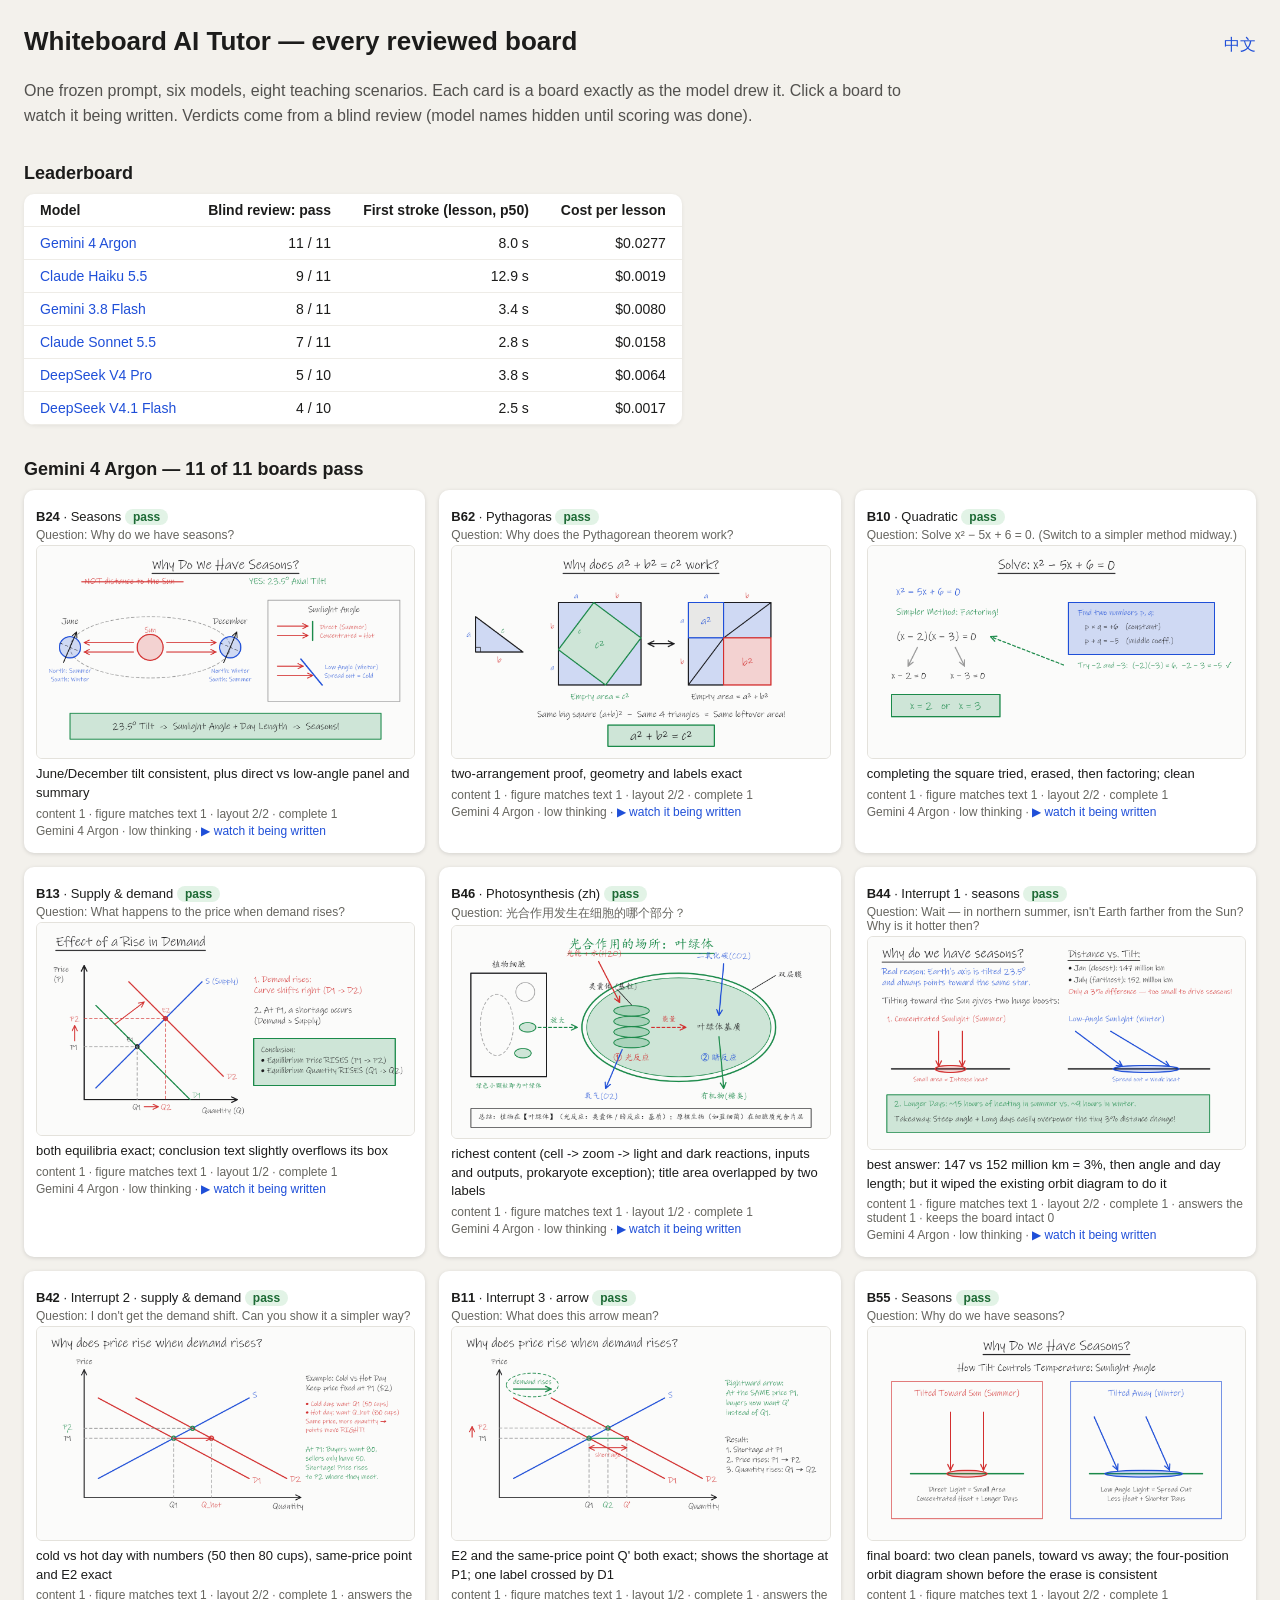
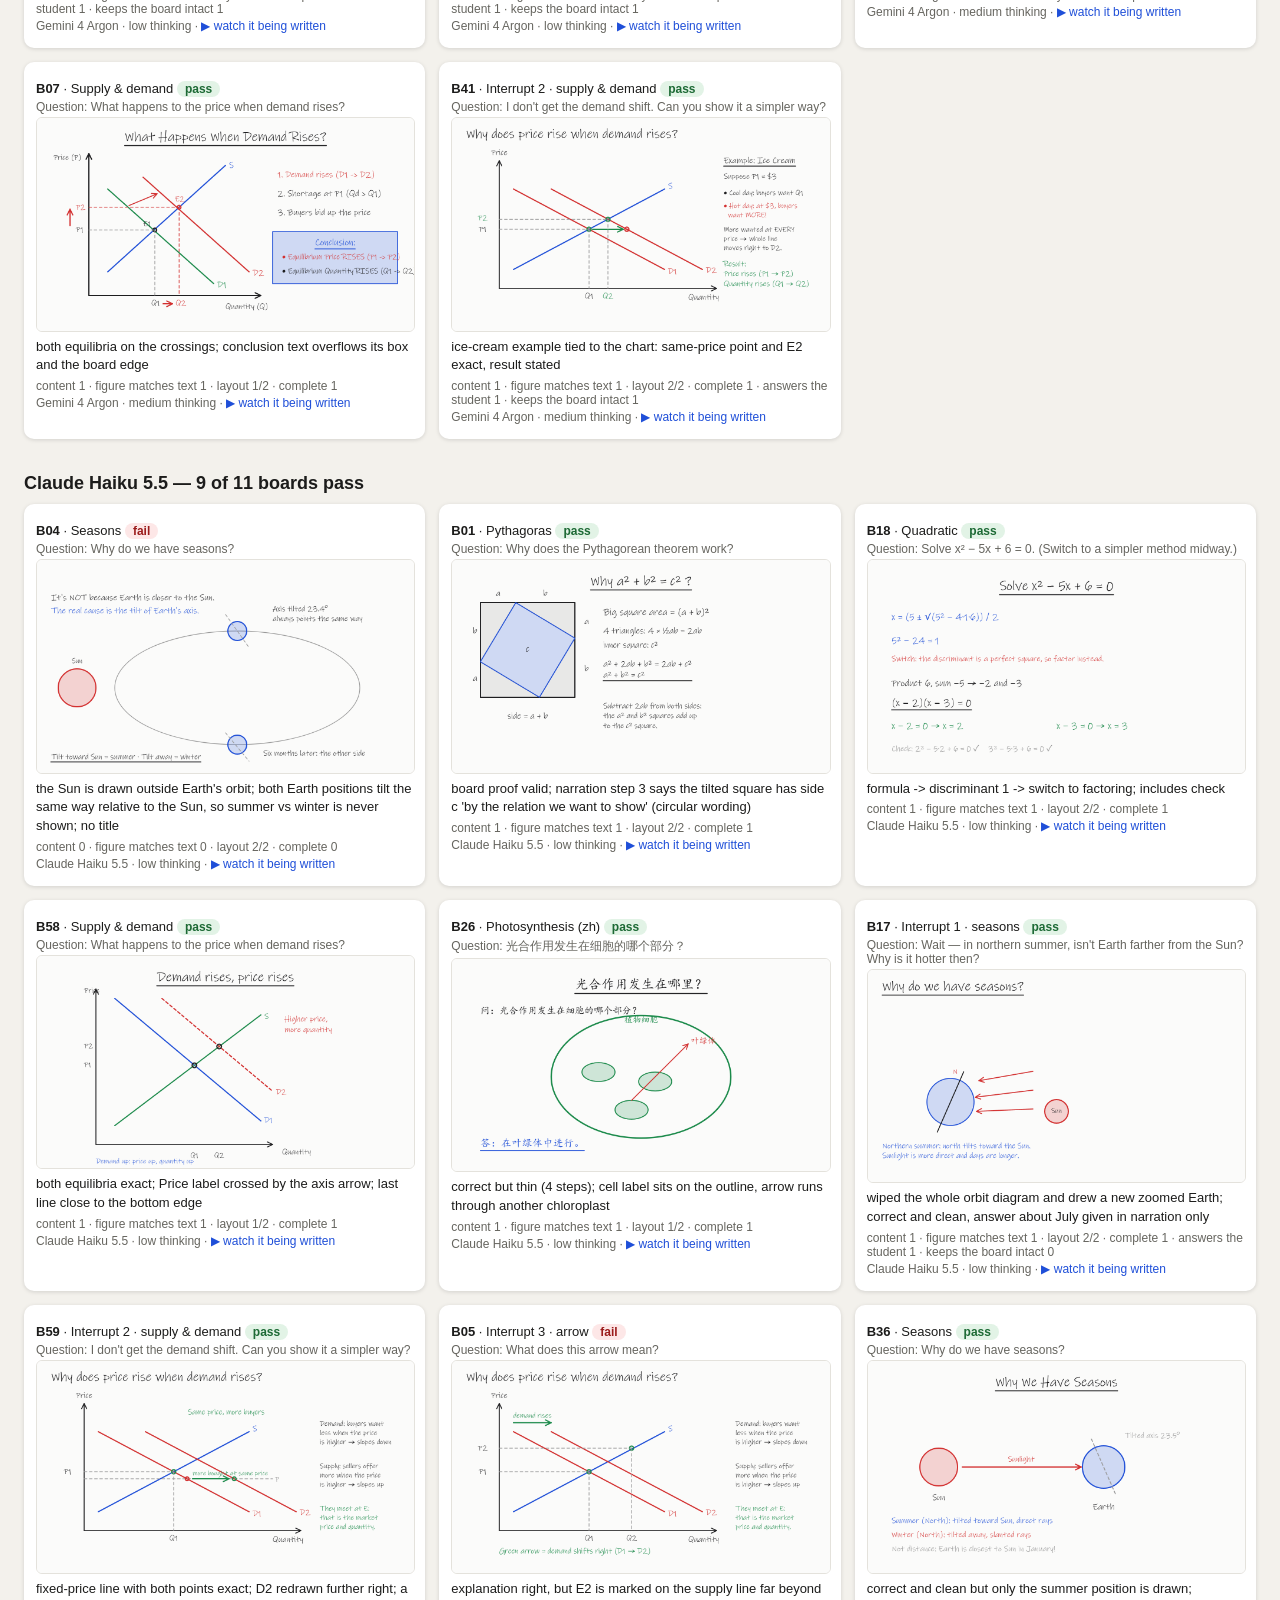
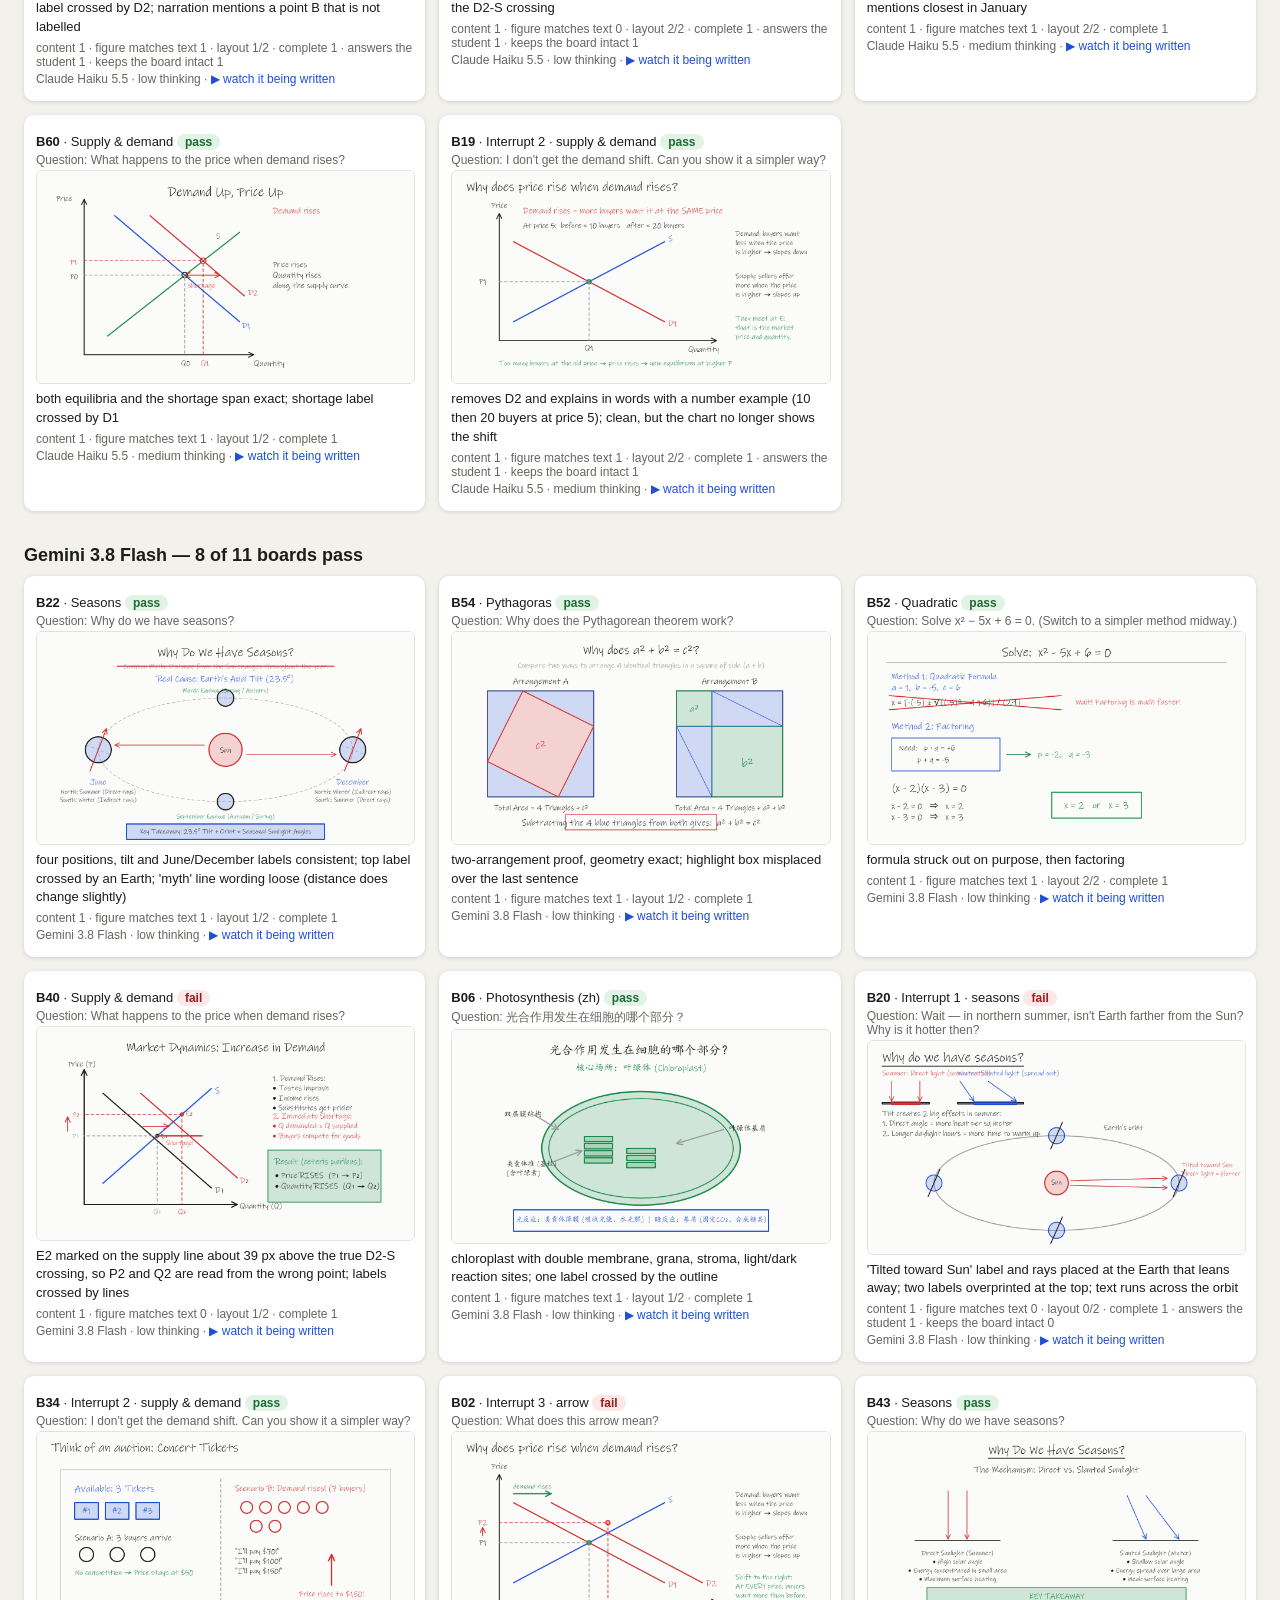
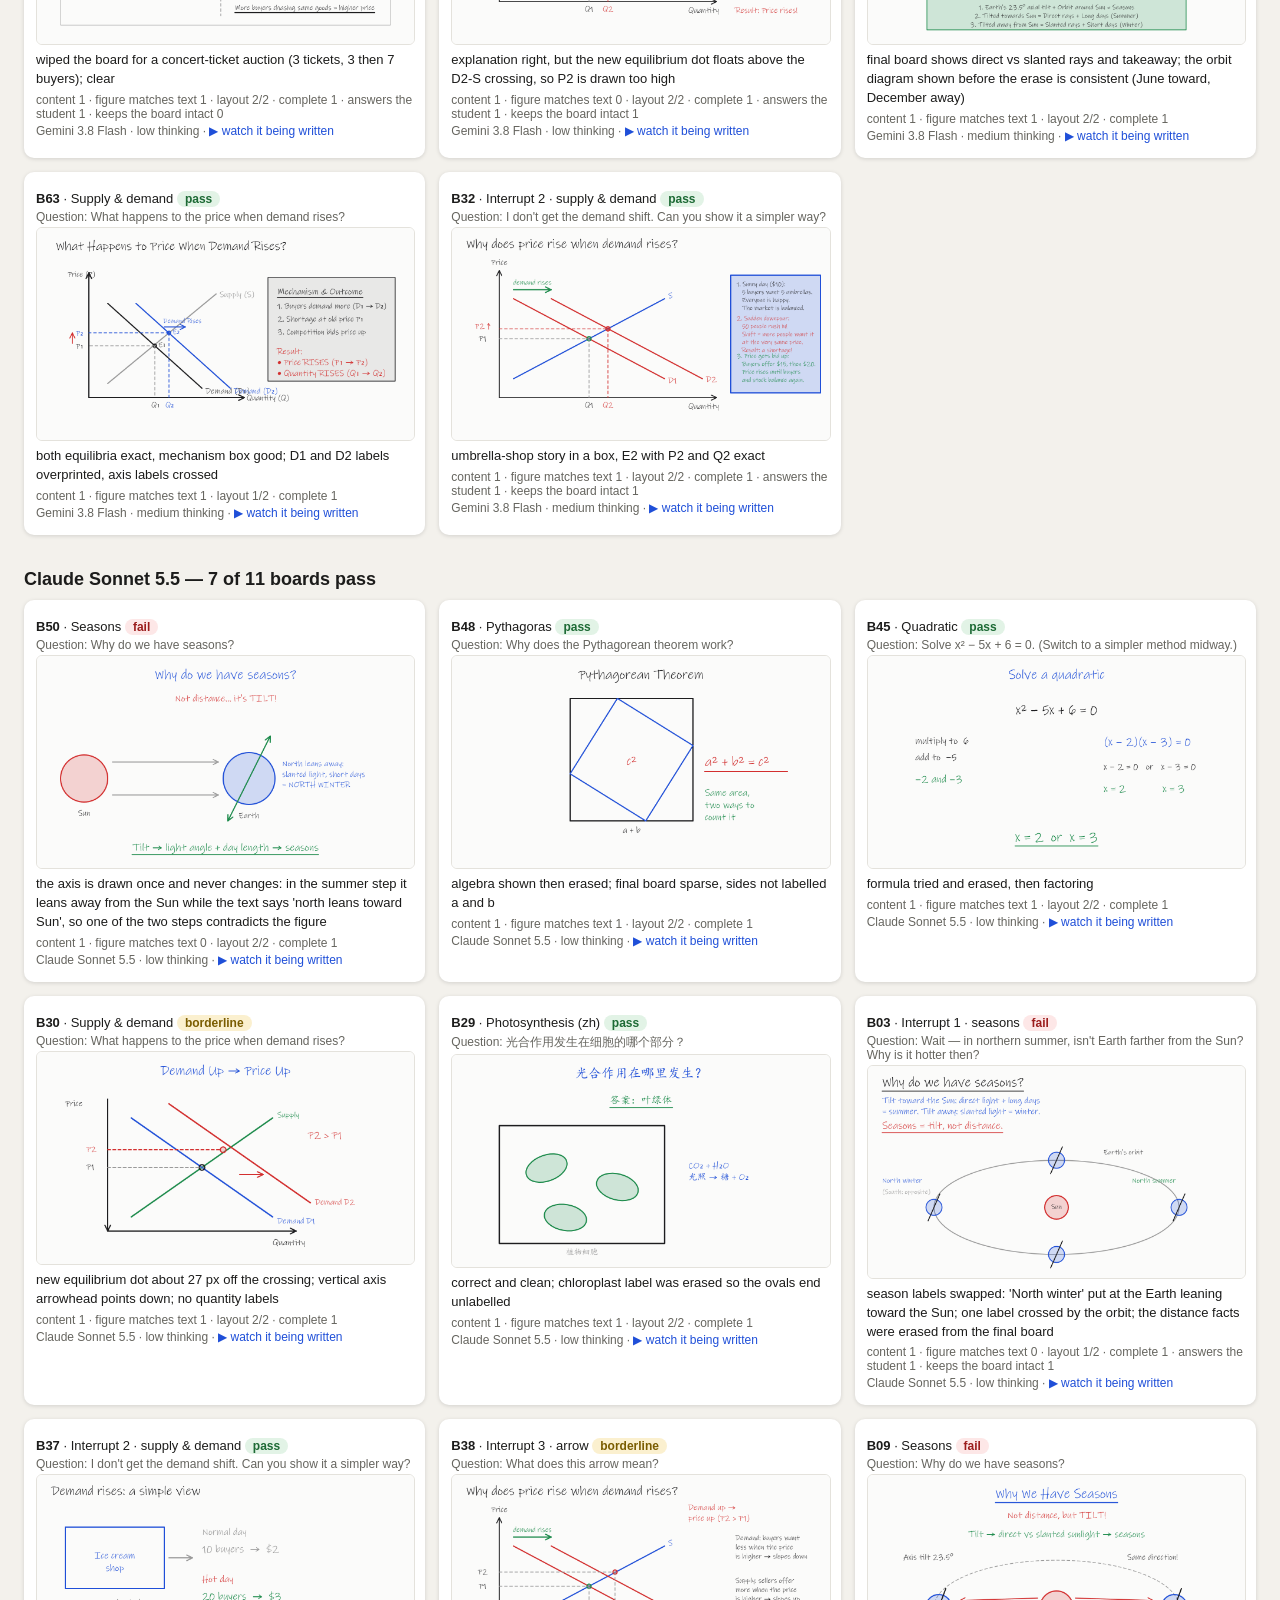
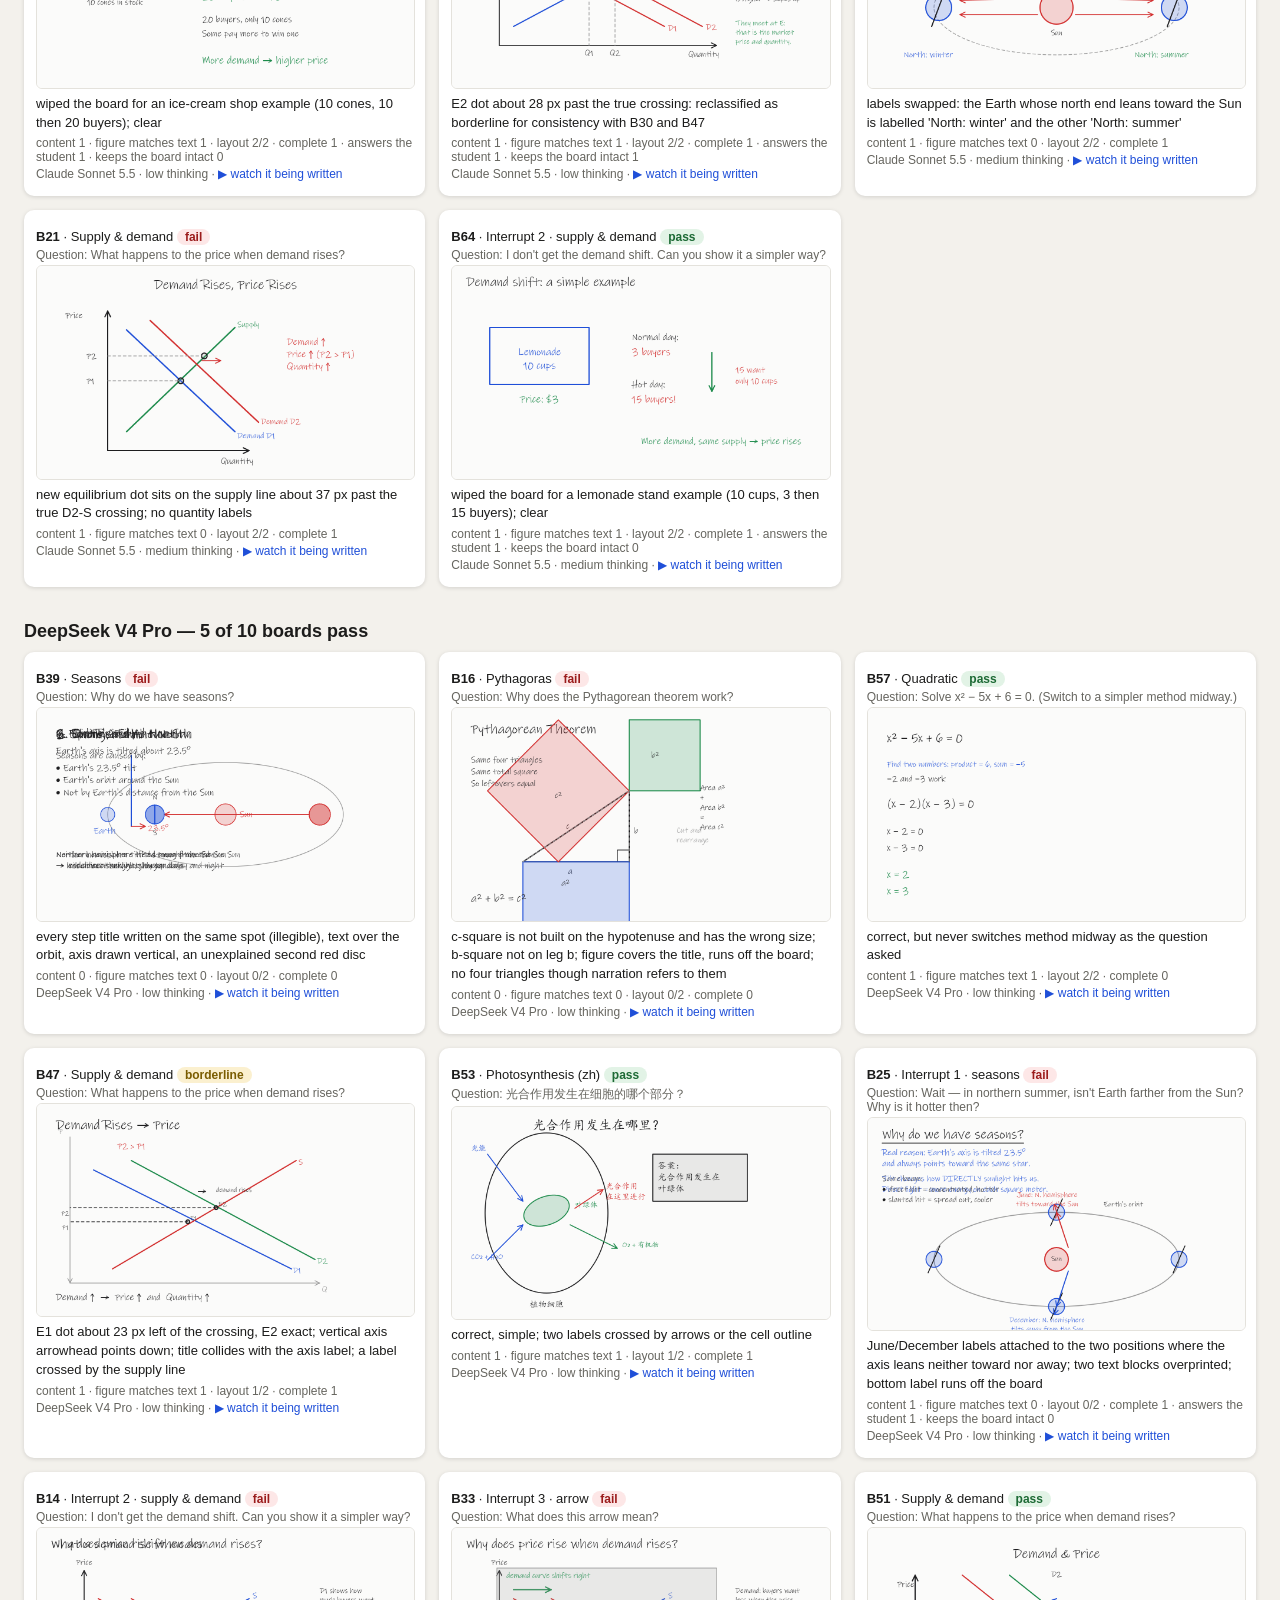
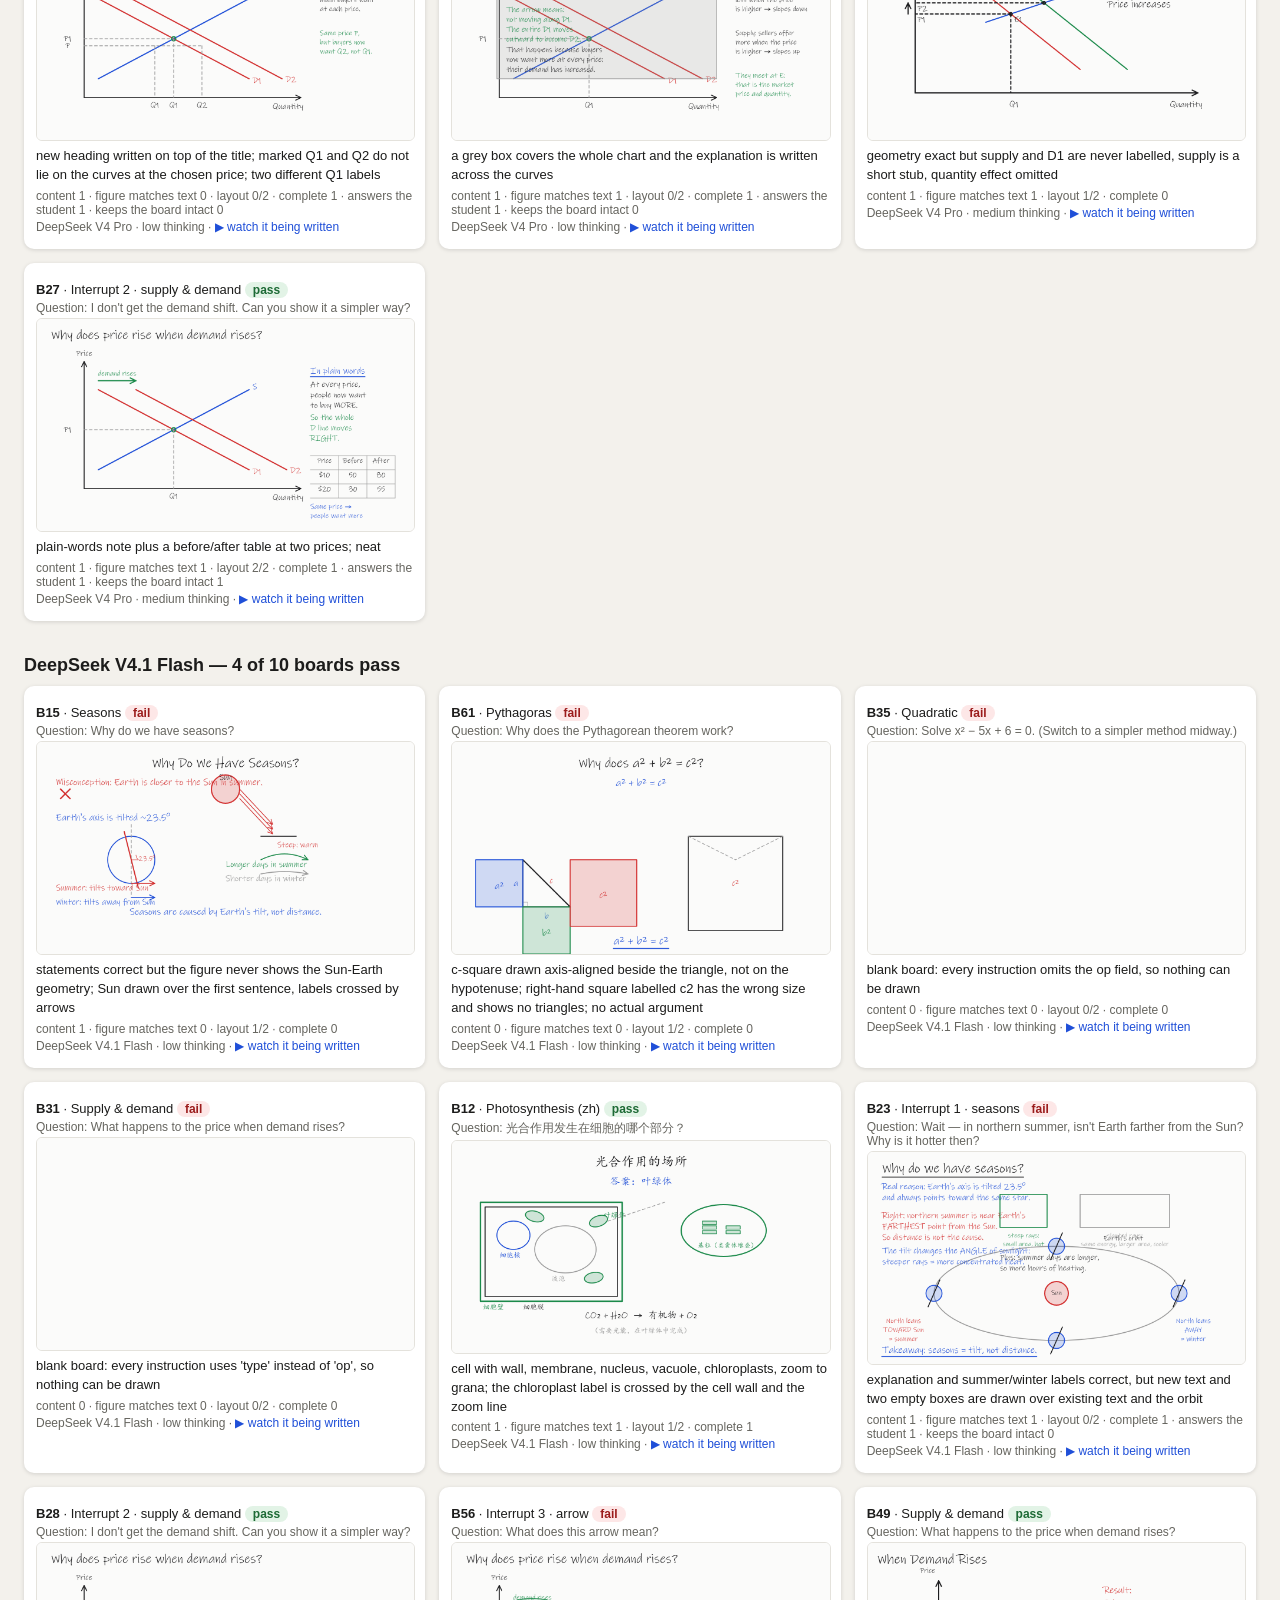
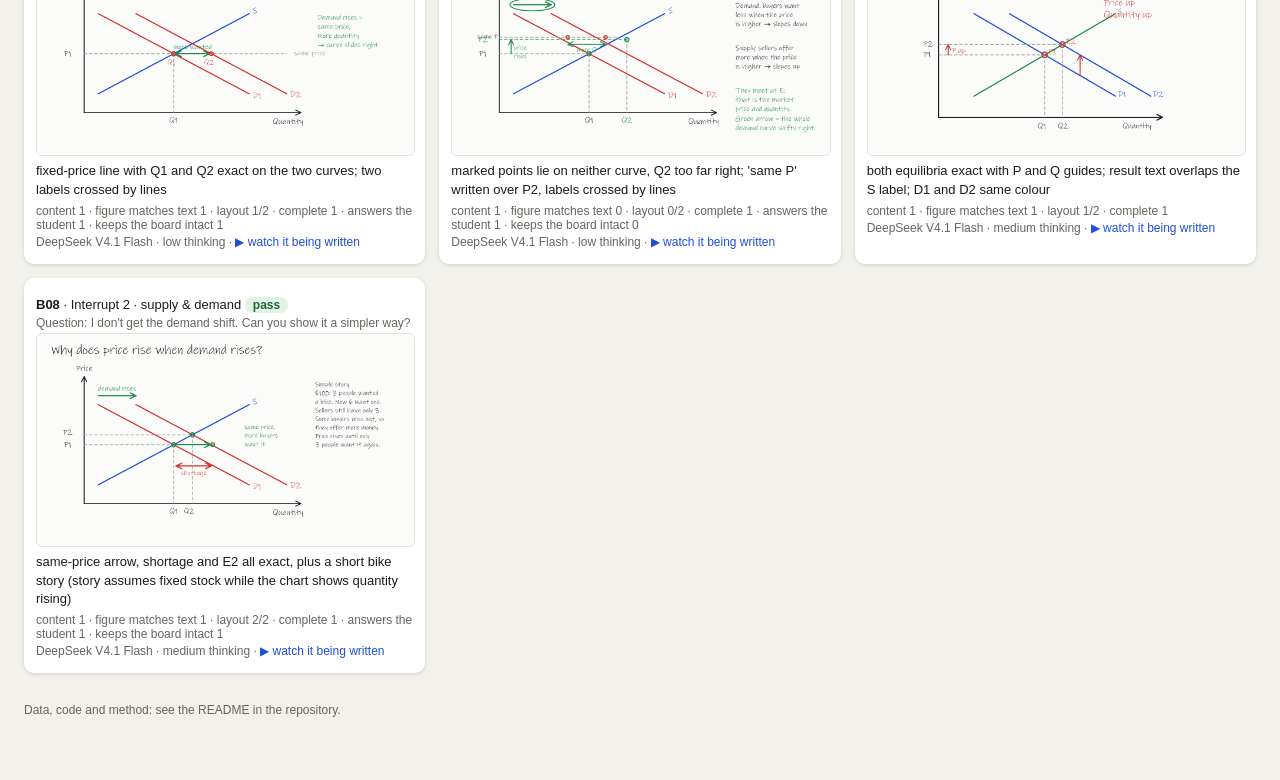
==== index.html @ ef3ba543 "Initial release: whiteboard AI tutor protocol, player, runner and 6-model benchmark - protocol/: the" ====
<!DOCTYPE html><html lang="en"><head><meta charset="utf-8"><meta name="viewport" content="width=device-width,initial-scale=1"><meta name="description" content="Open-source AI tutor that teaches on a whiteboard: it writes, draws, erases and takes interruptions. Benchmark of Claude, Gemini and DeepSeek on 288 lessons, blind-reviewed. Replay every board."><title>Whiteboard AI Tutor · LLM benchmark gallery (Claude, Gemini, DeepSeek)</title><style>:root{color-scheme:light}body{font-family:-apple-system,'Segoe UI','Microsoft YaHei',Helvetica,Arial,sans-serif;background:#f3f1ec;margin:0;color:#1c1c1b}
.wrap{max-width:1500px;margin:0 auto;padding:26px 24px 60px}h1{font-size:26px;margin:0 0 6px}h2{font-size:18px;margin:34px 0 10px}
.lead{color:#52514e;max-width:900px;line-height:1.55}.top{display:flex;justify-content:space-between;align-items:baseline;gap:16px}
table.lb{border-collapse:collapse;background:#fff;border-radius:10px;overflow:hidden;box-shadow:0 1px 4px #0001;margin-top:8px}
table.lb th,table.lb td{padding:8px 16px;text-align:left;border-bottom:1px solid #eeece7;font-size:14px}table.lb td.n{text-align:right;font-variant-numeric:tabular-nums}
.grid{display:grid;grid-template-columns:repeat(auto-fill,minmax(400px,1fr));gap:14px}
.card{background:#fff;border-radius:10px;padding:12px;box-shadow:0 1px 4px #0002}.card img{width:100%;aspect-ratio:16/9;border:1px solid #e4e2dc;border-radius:6px;display:block}
.meta{font-size:13px;margin:7px 0 3px}.small{font-size:12px;color:#66655f;margin:3px 0}.note{font-size:13px;line-height:1.45;margin:6px 0 4px}
.v{display:inline-block;padding:1px 8px;border-radius:9px;font-size:12px;font-weight:600}.v.pass{background:#e2f3e6;color:#1d6a35}.v.fail{background:#fde7e7;color:#9b1c1c}.v.borderline{background:#fbf0cf;color:#7a5c00}
a{color:#1f4fd8;text-decoration:none}a:hover{text-decoration:underline}details{display:inline}</style></head><body><div class="wrap">
<div class="top"><h1>Whiteboard AI Tutor — every reviewed board</h1><div><a href="gallery.zh.html">中文</a></div></div><p class="lead">One frozen prompt, six models, eight teaching scenarios. Each card is a board exactly as the model drew it. Click a board to watch it being written. Verdicts come from a blind review (model names hidden until scoring was done).</p>
<h2>Leaderboard</h2><table class="lb"><tr><th>Model</th><th>Blind review: pass</th><th>First stroke (lesson, p50)</th><th>Cost per lesson</th></tr>
<tr><td><a href="#gemini-4-argon">Gemini 4 Argon</a></td><td class="n">11 / 11</td><td class="n">8.0 s</td><td class="n">$0.0277</td></tr>
<tr><td><a href="#haiku-5.5">Claude Haiku 5.5</a></td><td class="n">9 / 11</td><td class="n">12.9 s</td><td class="n">$0.0019</td></tr>
<tr><td><a href="#gemini-3.8-flash">Gemini 3.8 Flash</a></td><td class="n">8 / 11</td><td class="n">3.4 s</td><td class="n">$0.0080</td></tr>
<tr><td><a href="#sonnet-5.5">Claude Sonnet 5.5</a></td><td class="n">7 / 11</td><td class="n">2.8 s</td><td class="n">$0.0158</td></tr>
<tr><td><a href="#deepseek-v4-pro">DeepSeek V4 Pro</a></td><td class="n">5 / 10</td><td class="n">3.8 s</td><td class="n">$0.0064</td></tr>
<tr><td><a href="#deepseek-flash">DeepSeek V4.1 Flash</a></td><td class="n">4 / 10</td><td class="n">2.5 s</td><td class="n">$0.0017</td></tr>
</table>
<h2 id="gemini-4-argon">Gemini 4 Argon — 11 of 11 boards pass</h2><div class="grid">
<div class="card"><div class="meta"><b>B24</b> · Seasons <span class="v pass">pass</span></div><div class="small">Question: Why do we have seasons?</div><a href="player/?run=main-or-gemini-4-argon-low-r1-seasons-2&sc=r1-seasons"><img src="results/review/boards/B24.png" alt="Seasons"></a><div class="note">June/December tilt consistent, plus direct vs low-angle panel and summary</div><div class="small">content 1 · figure matches text 1 · layout 2/2 · complete 1</div><div class="small">Gemini 4 Argon · low thinking · <a href="player/?run=main-or-gemini-4-argon-low-r1-seasons-2&sc=r1-seasons">▶ watch it being written</a></div></div>
<div class="card"><div class="meta"><b>B62</b> · Pythagoras <span class="v pass">pass</span></div><div class="small">Question: Why does the Pythagorean theorem work?</div><a href="player/?run=main-or-gemini-4-argon-low-r1-pythagoras-3&sc=r1-pythagoras"><img src="results/review/boards/B62.png" alt="Pythagoras"></a><div class="note">two-arrangement proof, geometry and labels exact</div><div class="small">content 1 · figure matches text 1 · layout 2/2 · complete 1</div><div class="small">Gemini 4 Argon · low thinking · <a href="player/?run=main-or-gemini-4-argon-low-r1-pythagoras-3&sc=r1-pythagoras">▶ watch it being written</a></div></div>
<div class="card"><div class="meta"><b>B10</b> · Quadratic <span class="v pass">pass</span></div><div class="small">Question: Solve x² − 5x + 6 = 0. (Switch to a simpler method midway.)</div><a href="player/?run=main-or-gemini-4-argon-low-r1-quadratic-2&sc=r1-quadratic"><img src="results/review/boards/B10.png" alt="Quadratic"></a><div class="note">completing the square tried, erased, then factoring; clean</div><div class="small">content 1 · figure matches text 1 · layout 2/2 · complete 1</div><div class="small">Gemini 4 Argon · low thinking · <a href="player/?run=main-or-gemini-4-argon-low-r1-quadratic-2&sc=r1-quadratic">▶ watch it being written</a></div></div>
<div class="card"><div class="meta"><b>B13</b> · Supply & demand <span class="v pass">pass</span></div><div class="small">Question: What happens to the price when demand rises?</div><a href="player/?run=main-or-gemini-4-argon-low-r1-supply-demand-2&sc=r1-supply-demand"><img src="results/review/boards/B13.png" alt="Supply &amp; demand"></a><div class="note">both equilibria exact; conclusion text slightly overflows its box</div><div class="small">content 1 · figure matches text 1 · layout 1/2 · complete 1</div><div class="small">Gemini 4 Argon · low thinking · <a href="player/?run=main-or-gemini-4-argon-low-r1-supply-demand-2&sc=r1-supply-demand">▶ watch it being written</a></div></div>
<div class="card"><div class="meta"><b>B46</b> · Photosynthesis (zh) <span class="v pass">pass</span></div><div class="small">Question: 光合作用发生在细胞的哪个部分？</div><a href="player/?run=main-or-gemini-4-argon-low-r1-photosynthesis-1&sc=r1-photosynthesis"><img src="results/review/boards/B46.png" alt="Photosynthesis (zh)"></a><div class="note">richest content (cell -&gt; zoom -&gt; light and dark reactions, inputs and outputs, prokaryote exception); title area overlapped by two labels</div><div class="small">content 1 · figure matches text 1 · layout 1/2 · complete 1</div><div class="small">Gemini 4 Argon · low thinking · <a href="player/?run=main-or-gemini-4-argon-low-r1-photosynthesis-1&sc=r1-photosynthesis">▶ watch it being written</a></div></div>
<div class="card"><div class="meta"><b>B44</b> · Interrupt 1 · seasons <span class="v pass">pass</span></div><div class="small">Question: Wait — in northern summer, isn&#x27;t Earth farther from the Sun? Why is it hotter then?</div><a href="player/?run=main-or-gemini-4-argon-low-r1-i1-seasons-distance-3&sc=r1-i1-seasons-distance"><img src="results/review/boards/B44.png" alt="Interrupt 1 · seasons"></a><div class="note">best answer: 147 vs 152 million km = 3%, then angle and day length; but it wiped the existing orbit diagram to do it</div><div class="small">content 1 · figure matches text 1 · layout 2/2 · complete 1 · answers the student 1 · keeps the board intact 0</div><div class="small">Gemini 4 Argon · low thinking · <a href="player/?run=main-or-gemini-4-argon-low-r1-i1-seasons-distance-3&sc=r1-i1-seasons-distance">▶ watch it being written</a></div></div>
<div class="card"><div class="meta"><b>B42</b> · Interrupt 2 · supply & demand <span class="v pass">pass</span></div><div class="small">Question: I don&#x27;t get the demand shift. Can you show it a simpler way?</div><a href="player/?run=main-or-gemini-4-argon-low-r1-i2-demand-simpler-3&sc=r1-i2-demand-simpler"><img src="results/review/boards/B42.png" alt="Interrupt 2 · supply &amp; demand"></a><div class="note">cold vs hot day with numbers (50 then 80 cups), same-price point and E2 exact</div><div class="small">content 1 · figure matches text 1 · layout 2/2 · complete 1 · answers the student 1 · keeps the board intact 1</div><div class="small">Gemini 4 Argon · low thinking · <a href="player/?run=main-or-gemini-4-argon-low-r1-i2-demand-simpler-3&sc=r1-i2-demand-simpler">▶ watch it being written</a></div></div>
<div class="card"><div class="meta"><b>B11</b> · Interrupt 3 · arrow <span class="v pass">pass</span></div><div class="small">Question: What does this arrow mean?</div><a href="player/?run=main-or-gemini-4-argon-low-r1-i3-arrow-meaning-1&sc=r1-i3-arrow-meaning"><img src="results/review/boards/B11.png" alt="Interrupt 3 · arrow"></a><div class="note">E2 and the same-price point Q&#x27; both exact; shows the shortage at P1; one label crossed by D1</div><div class="small">content 1 · figure matches text 1 · layout 1/2 · complete 1 · answers the student 1 · keeps the board intact 1</div><div class="small">Gemini 4 Argon · low thinking · <a href="player/?run=main-or-gemini-4-argon-low-r1-i3-arrow-meaning-1&sc=r1-i3-arrow-meaning">▶ watch it being written</a></div></div>
<div class="card"><div class="meta"><b>B55</b> · Seasons <span class="v pass">pass</span></div><div class="small">Question: Why do we have seasons?</div><a href="player/?run=main-or-gemini-4-argon-mid-r1-seasons-3&sc=r1-seasons"><img src="results/review/boards/B55.png" alt="Seasons"></a><div class="note">final board: two clean panels, toward vs away; the four-position orbit diagram shown before the erase is consistent</div><div class="small">content 1 · figure matches text 1 · layout 2/2 · complete 1</div><div class="small">Gemini 4 Argon · medium thinking · <a href="player/?run=main-or-gemini-4-argon-mid-r1-seasons-3&sc=r1-seasons">▶ watch it being written</a></div></div>
<div class="card"><div class="meta"><b>B07</b> · Supply & demand <span class="v pass">pass</span></div><div class="small">Question: What happens to the price when demand rises?</div><a href="player/?run=main-or-gemini-4-argon-mid-r1-supply-demand-2&sc=r1-supply-demand"><img src="results/review/boards/B07.png" alt="Supply &amp; demand"></a><div class="note">both equilibria on the crossings; conclusion text overflows its box and the board edge</div><div class="small">content 1 · figure matches text 1 · layout 1/2 · complete 1</div><div class="small">Gemini 4 Argon · medium thinking · <a href="player/?run=main-or-gemini-4-argon-mid-r1-supply-demand-2&sc=r1-supply-demand">▶ watch it being written</a></div></div>
<div class="card"><div class="meta"><b>B41</b> · Interrupt 2 · supply & demand <span class="v pass">pass</span></div><div class="small">Question: I don&#x27;t get the demand shift. Can you show it a simpler way?</div><a href="player/?run=main-or-gemini-4-argon-mid-r1-i2-demand-simpler-1&sc=r1-i2-demand-simpler"><img src="results/review/boards/B41.png" alt="Interrupt 2 · supply &amp; demand"></a><div class="note">ice-cream example tied to the chart: same-price point and E2 exact, result stated</div><div class="small">content 1 · figure matches text 1 · layout 2/2 · complete 1 · answers the student 1 · keeps the board intact 1</div><div class="small">Gemini 4 Argon · medium thinking · <a href="player/?run=main-or-gemini-4-argon-mid-r1-i2-demand-simpler-1&sc=r1-i2-demand-simpler">▶ watch it being written</a></div></div>
</div>
<h2 id="haiku-5.5">Claude Haiku 5.5 — 9 of 11 boards pass</h2><div class="grid">
<div class="card"><div class="meta"><b>B04</b> · Seasons <span class="v fail">fail</span></div><div class="small">Question: Why do we have seasons?</div><a href="player/?run=main-or-haiku-5.5-low-r1-seasons-2&sc=r1-seasons"><img src="results/review/boards/B04.png" alt="Seasons"></a><div class="note">the Sun is drawn outside Earth&#x27;s orbit; both Earth positions tilt the same way relative to the Sun, so summer vs winter is never shown; no title</div><div class="small">content 0 · figure matches text 0 · layout 2/2 · complete 0</div><div class="small">Claude Haiku 5.5 · low thinking · <a href="player/?run=main-or-haiku-5.5-low-r1-seasons-2&sc=r1-seasons">▶ watch it being written</a></div></div>
<div class="card"><div class="meta"><b>B01</b> · Pythagoras <span class="v pass">pass</span></div><div class="small">Question: Why does the Pythagorean theorem work?</div><a href="player/?run=main-or-haiku-5.5-low-r1-pythagoras-2&sc=r1-pythagoras"><img src="results/review/boards/B01.png" alt="Pythagoras"></a><div class="note">board proof valid; narration step 3 says the tilted square has side c &#x27;by the relation we want to show&#x27; (circular wording)</div><div class="small">content 1 · figure matches text 1 · layout 2/2 · complete 1</div><div class="small">Claude Haiku 5.5 · low thinking · <a href="player/?run=main-or-haiku-5.5-low-r1-pythagoras-2&sc=r1-pythagoras">▶ watch it being written</a></div></div>
<div class="card"><div class="meta"><b>B18</b> · Quadratic <span class="v pass">pass</span></div><div class="small">Question: Solve x² − 5x + 6 = 0. (Switch to a simpler method midway.)</div><a href="player/?run=main-or-haiku-5.5-low-r1-quadratic-3&sc=r1-quadratic"><img src="results/review/boards/B18.png" alt="Quadratic"></a><div class="note">formula -&gt; discriminant 1 -&gt; switch to factoring; includes check</div><div class="small">content 1 · figure matches text 1 · layout 2/2 · complete 1</div><div class="small">Claude Haiku 5.5 · low thinking · <a href="player/?run=main-or-haiku-5.5-low-r1-quadratic-3&sc=r1-quadratic">▶ watch it being written</a></div></div>
<div class="card"><div class="meta"><b>B58</b> · Supply & demand <span class="v pass">pass</span></div><div class="small">Question: What happens to the price when demand rises?</div><a href="player/?run=main-or-haiku-5.5-low-r1-supply-demand-2&sc=r1-supply-demand"><img src="results/review/boards/B58.png" alt="Supply &amp; demand"></a><div class="note">both equilibria exact; Price label crossed by the axis arrow; last line close to the bottom edge</div><div class="small">content 1 · figure matches text 1 · layout 1/2 · complete 1</div><div class="small">Claude Haiku 5.5 · low thinking · <a href="player/?run=main-or-haiku-5.5-low-r1-supply-demand-2&sc=r1-supply-demand">▶ watch it being written</a></div></div>
<div class="card"><div class="meta"><b>B26</b> · Photosynthesis (zh) <span class="v pass">pass</span></div><div class="small">Question: 光合作用发生在细胞的哪个部分？</div><a href="player/?run=main-or-haiku-5.5-low-r1-photosynthesis-3&sc=r1-photosynthesis"><img src="results/review/boards/B26.png" alt="Photosynthesis (zh)"></a><div class="note">correct but thin (4 steps); cell label sits on the outline, arrow runs through another chloroplast</div><div class="small">content 1 · figure matches text 1 · layout 1/2 · complete 1</div><div class="small">Claude Haiku 5.5 · low thinking · <a href="player/?run=main-or-haiku-5.5-low-r1-photosynthesis-3&sc=r1-photosynthesis">▶ watch it being written</a></div></div>
<div class="card"><div class="meta"><b>B17</b> · Interrupt 1 · seasons <span class="v pass">pass</span></div><div class="small">Question: Wait — in northern summer, isn&#x27;t Earth farther from the Sun? Why is it hotter then?</div><a href="player/?run=main-or-haiku-5.5-low-r1-i1-seasons-distance-2&sc=r1-i1-seasons-distance"><img src="results/review/boards/B17.png" alt="Interrupt 1 · seasons"></a><div class="note">wiped the whole orbit diagram and drew a new zoomed Earth; correct and clean, answer about July given in narration only</div><div class="small">content 1 · figure matches text 1 · layout 2/2 · complete 1 · answers the student 1 · keeps the board intact 0</div><div class="small">Claude Haiku 5.5 · low thinking · <a href="player/?run=main-or-haiku-5.5-low-r1-i1-seasons-distance-2&sc=r1-i1-seasons-distance">▶ watch it being written</a></div></div>
<div class="card"><div class="meta"><b>B59</b> · Interrupt 2 · supply & demand <span class="v pass">pass</span></div><div class="small">Question: I don&#x27;t get the demand shift. Can you show it a simpler way?</div><a href="player/?run=main-or-haiku-5.5-low-r1-i2-demand-simpler-1&sc=r1-i2-demand-simpler"><img src="results/review/boards/B59.png" alt="Interrupt 2 · supply &amp; demand"></a><div class="note">fixed-price line with both points exact; D2 redrawn further right; a label crossed by D2; narration mentions a point B that is not labelled</div><div class="small">content 1 · figure matches text 1 · layout 1/2 · complete 1 · answers the student 1 · keeps the board intact 1</div><div class="small">Claude Haiku 5.5 · low thinking · <a href="player/?run=main-or-haiku-5.5-low-r1-i2-demand-simpler-1&sc=r1-i2-demand-simpler">▶ watch it being written</a></div></div>
<div class="card"><div class="meta"><b>B05</b> · Interrupt 3 · arrow <span class="v fail">fail</span></div><div class="small">Question: What does this arrow mean?</div><a href="player/?run=main-or-haiku-5.5-low-r1-i3-arrow-meaning-3&sc=r1-i3-arrow-meaning"><img src="results/review/boards/B05.png" alt="Interrupt 3 · arrow"></a><div class="note">explanation right, but E2 is marked on the supply line far beyond the D2-S crossing</div><div class="small">content 1 · figure matches text 0 · layout 2/2 · complete 1 · answers the student 1 · keeps the board intact 1</div><div class="small">Claude Haiku 5.5 · low thinking · <a href="player/?run=main-or-haiku-5.5-low-r1-i3-arrow-meaning-3&sc=r1-i3-arrow-meaning">▶ watch it being written</a></div></div>
<div class="card"><div class="meta"><b>B36</b> · Seasons <span class="v pass">pass</span></div><div class="small">Question: Why do we have seasons?</div><a href="player/?run=main-or-haiku-5.5-mid-r1-seasons-3&sc=r1-seasons"><img src="results/review/boards/B36.png" alt="Seasons"></a><div class="note">correct and clean but only the summer position is drawn; mentions closest in January</div><div class="small">content 1 · figure matches text 1 · layout 2/2 · complete 1</div><div class="small">Claude Haiku 5.5 · medium thinking · <a href="player/?run=main-or-haiku-5.5-mid-r1-seasons-3&sc=r1-seasons">▶ watch it being written</a></div></div>
<div class="card"><div class="meta"><b>B60</b> · Supply & demand <span class="v pass">pass</span></div><div class="small">Question: What happens to the price when demand rises?</div><a href="player/?run=main-or-haiku-5.5-mid-r1-supply-demand-3&sc=r1-supply-demand"><img src="results/review/boards/B60.png" alt="Supply &amp; demand"></a><div class="note">both equilibria and the shortage span exact; shortage label crossed by D1</div><div class="small">content 1 · figure matches text 1 · layout 1/2 · complete 1</div><div class="small">Claude Haiku 5.5 · medium thinking · <a href="player/?run=main-or-haiku-5.5-mid-r1-supply-demand-3&sc=r1-supply-demand">▶ watch it being written</a></div></div>
<div class="card"><div class="meta"><b>B19</b> · Interrupt 2 · supply & demand <span class="v pass">pass</span></div><div class="small">Question: I don&#x27;t get the demand shift. Can you show it a simpler way?</div><a href="player/?run=main-or-haiku-5.5-mid-r1-i2-demand-simpler-2&sc=r1-i2-demand-simpler"><img src="results/review/boards/B19.png" alt="Interrupt 2 · supply &amp; demand"></a><div class="note">removes D2 and explains in words with a number example (10 then 20 buyers at price 5); clean, but the chart no longer shows the shift</div><div class="small">content 1 · figure matches text 1 · layout 2/2 · complete 1 · answers the student 1 · keeps the board intact 1</div><div class="small">Claude Haiku 5.5 · medium thinking · <a href="player/?run=main-or-haiku-5.5-mid-r1-i2-demand-simpler-2&sc=r1-i2-demand-simpler">▶ watch it being written</a></div></div>
</div>
<h2 id="gemini-3.8-flash">Gemini 3.8 Flash — 8 of 11 boards pass</h2><div class="grid">
<div class="card"><div class="meta"><b>B22</b> · Seasons <span class="v pass">pass</span></div><div class="small">Question: Why do we have seasons?</div><a href="player/?run=main-or-gemini-3.8-flash-low-r1-seasons-3&sc=r1-seasons"><img src="results/review/boards/B22.png" alt="Seasons"></a><div class="note">four positions, tilt and June/December labels consistent; top label crossed by an Earth; &#x27;myth&#x27; line wording loose (distance does change slightly)</div><div class="small">content 1 · figure matches text 1 · layout 1/2 · complete 1</div><div class="small">Gemini 3.8 Flash · low thinking · <a href="player/?run=main-or-gemini-3.8-flash-low-r1-seasons-3&sc=r1-seasons">▶ watch it being written</a></div></div>
<div class="card"><div class="meta"><b>B54</b> · Pythagoras <span class="v pass">pass</span></div><div class="small">Question: Why does the Pythagorean theorem work?</div><a href="player/?run=main-or-gemini-3.8-flash-low-r1-pythagoras-3&sc=r1-pythagoras"><img src="results/review/boards/B54.png" alt="Pythagoras"></a><div class="note">two-arrangement proof, geometry exact; highlight box misplaced over the last sentence</div><div class="small">content 1 · figure matches text 1 · layout 1/2 · complete 1</div><div class="small">Gemini 3.8 Flash · low thinking · <a href="player/?run=main-or-gemini-3.8-flash-low-r1-pythagoras-3&sc=r1-pythagoras">▶ watch it being written</a></div></div>
<div class="card"><div class="meta"><b>B52</b> · Quadratic <span class="v pass">pass</span></div><div class="small">Question: Solve x² − 5x + 6 = 0. (Switch to a simpler method midway.)</div><a href="player/?run=main-or-gemini-3.8-flash-low-r1-quadratic-3&sc=r1-quadratic"><img src="results/review/boards/B52.png" alt="Quadratic"></a><div class="note">formula struck out on purpose, then factoring</div><div class="small">content 1 · figure matches text 1 · layout 2/2 · complete 1</div><div class="small">Gemini 3.8 Flash · low thinking · <a href="player/?run=main-or-gemini-3.8-flash-low-r1-quadratic-3&sc=r1-quadratic">▶ watch it being written</a></div></div>
<div class="card"><div class="meta"><b>B40</b> · Supply & demand <span class="v fail">fail</span></div><div class="small">Question: What happens to the price when demand rises?</div><a href="player/?run=main-or-gemini-3.8-flash-low-r1-supply-demand-2&sc=r1-supply-demand"><img src="results/review/boards/B40.png" alt="Supply &amp; demand"></a><div class="note">E2 marked on the supply line about 39 px above the true D2-S crossing, so P2 and Q2 are read from the wrong point; labels crossed by lines</div><div class="small">content 1 · figure matches text 0 · layout 1/2 · complete 1</div><div class="small">Gemini 3.8 Flash · low thinking · <a href="player/?run=main-or-gemini-3.8-flash-low-r1-supply-demand-2&sc=r1-supply-demand">▶ watch it being written</a></div></div>
<div class="card"><div class="meta"><b>B06</b> · Photosynthesis (zh) <span class="v pass">pass</span></div><div class="small">Question: 光合作用发生在细胞的哪个部分？</div><a href="player/?run=main-or-gemini-3.8-flash-low-r1-photosynthesis-1&sc=r1-photosynthesis"><img src="results/review/boards/B06.png" alt="Photosynthesis (zh)"></a><div class="note">chloroplast with double membrane, grana, stroma, light/dark reaction sites; one label crossed by the outline</div><div class="small">content 1 · figure matches text 1 · layout 1/2 · complete 1</div><div class="small">Gemini 3.8 Flash · low thinking · <a href="player/?run=main-or-gemini-3.8-flash-low-r1-photosynthesis-1&sc=r1-photosynthesis">▶ watch it being written</a></div></div>
<div class="card"><div class="meta"><b>B20</b> · Interrupt 1 · seasons <span class="v fail">fail</span></div><div class="small">Question: Wait — in northern summer, isn&#x27;t Earth farther from the Sun? Why is it hotter then?</div><a href="player/?run=main-or-gemini-3.8-flash-low-r1-i1-seasons-distance-1&sc=r1-i1-seasons-distance"><img src="results/review/boards/B20.png" alt="Interrupt 1 · seasons"></a><div class="note">&#x27;Tilted toward Sun&#x27; label and rays placed at the Earth that leans away; two labels overprinted at the top; text runs across the orbit</div><div class="small">content 1 · figure matches text 0 · layout 0/2 · complete 1 · answers the student 1 · keeps the board intact 0</div><div class="small">Gemini 3.8 Flash · low thinking · <a href="player/?run=main-or-gemini-3.8-flash-low-r1-i1-seasons-distance-1&sc=r1-i1-seasons-distance">▶ watch it being written</a></div></div>
<div class="card"><div class="meta"><b>B34</b> · Interrupt 2 · supply & demand <span class="v pass">pass</span></div><div class="small">Question: I don&#x27;t get the demand shift. Can you show it a simpler way?</div><a href="player/?run=main-or-gemini-3.8-flash-low-r1-i2-demand-simpler-3&sc=r1-i2-demand-simpler"><img src="results/review/boards/B34.png" alt="Interrupt 2 · supply &amp; demand"></a><div class="note">wiped the board for a concert-ticket auction (3 tickets, 3 then 7 buyers); clear</div><div class="small">content 1 · figure matches text 1 · layout 2/2 · complete 1 · answers the student 1 · keeps the board intact 0</div><div class="small">Gemini 3.8 Flash · low thinking · <a href="player/?run=main-or-gemini-3.8-flash-low-r1-i2-demand-simpler-3&sc=r1-i2-demand-simpler">▶ watch it being written</a></div></div>
<div class="card"><div class="meta"><b>B02</b> · Interrupt 3 · arrow <span class="v fail">fail</span></div><div class="small">Question: What does this arrow mean?</div><a href="player/?run=main-or-gemini-3.8-flash-low-r1-i3-arrow-meaning-1&sc=r1-i3-arrow-meaning"><img src="results/review/boards/B02.png" alt="Interrupt 3 · arrow"></a><div class="note">explanation right, but the new equilibrium dot floats above the D2-S crossing, so P2 is drawn too high</div><div class="small">content 1 · figure matches text 0 · layout 2/2 · complete 1 · answers the student 1 · keeps the board intact 1</div><div class="small">Gemini 3.8 Flash · low thinking · <a href="player/?run=main-or-gemini-3.8-flash-low-r1-i3-arrow-meaning-1&sc=r1-i3-arrow-meaning">▶ watch it being written</a></div></div>
<div class="card"><div class="meta"><b>B43</b> · Seasons <span class="v pass">pass</span></div><div class="small">Question: Why do we have seasons?</div><a href="player/?run=main-or-gemini-3.8-flash-mid-r1-seasons-3&sc=r1-seasons"><img src="results/review/boards/B43.png" alt="Seasons"></a><div class="note">final board shows direct vs slanted rays and takeaway; the orbit diagram shown before the erase is consistent (June toward, December away)</div><div class="small">content 1 · figure matches text 1 · layout 2/2 · complete 1</div><div class="small">Gemini 3.8 Flash · medium thinking · <a href="player/?run=main-or-gemini-3.8-flash-mid-r1-seasons-3&sc=r1-seasons">▶ watch it being written</a></div></div>
<div class="card"><div class="meta"><b>B63</b> · Supply & demand <span class="v pass">pass</span></div><div class="small">Question: What happens to the price when demand rises?</div><a href="player/?run=main-or-gemini-3.8-flash-mid-r1-supply-demand-3&sc=r1-supply-demand"><img src="results/review/boards/B63.png" alt="Supply &amp; demand"></a><div class="note">both equilibria exact, mechanism box good; D1 and D2 labels overprinted, axis labels crossed</div><div class="small">content 1 · figure matches text 1 · layout 1/2 · complete 1</div><div class="small">Gemini 3.8 Flash · medium thinking · <a href="player/?run=main-or-gemini-3.8-flash-mid-r1-supply-demand-3&sc=r1-supply-demand">▶ watch it being written</a></div></div>
<div class="card"><div class="meta"><b>B32</b> · Interrupt 2 · supply & demand <span class="v pass">pass</span></div><div class="small">Question: I don&#x27;t get the demand shift. Can you show it a simpler way?</div><a href="player/?run=main-or-gemini-3.8-flash-mid-r1-i2-demand-simpler-3&sc=r1-i2-demand-simpler"><img src="results/review/boards/B32.png" alt="Interrupt 2 · supply &amp; demand"></a><div class="note">umbrella-shop story in a box, E2 with P2 and Q2 exact</div><div class="small">content 1 · figure matches text 1 · layout 2/2 · complete 1 · answers the student 1 · keeps the board intact 1</div><div class="small">Gemini 3.8 Flash · medium thinking · <a href="player/?run=main-or-gemini-3.8-flash-mid-r1-i2-demand-simpler-3&sc=r1-i2-demand-simpler">▶ watch it being written</a></div></div>
</div>
<h2 id="sonnet-5.5">Claude Sonnet 5.5 — 7 of 11 boards pass</h2><div class="grid">
<div class="card"><div class="meta"><b>B50</b> · Seasons <span class="v fail">fail</span></div><div class="small">Question: Why do we have seasons?</div><a href="player/?run=main-or-sonnet-5.5-low-r1-seasons-2&sc=r1-seasons"><img src="results/review/boards/B50.png" alt="Seasons"></a><div class="note">the axis is drawn once and never changes: in the summer step it leans away from the Sun while the text says &#x27;north leans toward Sun&#x27;, so one of the two steps contradicts the figure</div><div class="small">content 1 · figure matches text 0 · layout 2/2 · complete 1</div><div class="small">Claude Sonnet 5.5 · low thinking · <a href="player/?run=main-or-sonnet-5.5-low-r1-seasons-2&sc=r1-seasons">▶ watch it being written</a></div></div>
<div class="card"><div class="meta"><b>B48</b> · Pythagoras <span class="v pass">pass</span></div><div class="small">Question: Why does the Pythagorean theorem work?</div><a href="player/?run=main-or-sonnet-5.5-low-r1-pythagoras-2&sc=r1-pythagoras"><img src="results/review/boards/B48.png" alt="Pythagoras"></a><div class="note">algebra shown then erased; final board sparse, sides not labelled a and b</div><div class="small">content 1 · figure matches text 1 · layout 2/2 · complete 1</div><div class="small">Claude Sonnet 5.5 · low thinking · <a href="player/?run=main-or-sonnet-5.5-low-r1-pythagoras-2&sc=r1-pythagoras">▶ watch it being written</a></div></div>
<div class="card"><div class="meta"><b>B45</b> · Quadratic <span class="v pass">pass</span></div><div class="small">Question: Solve x² − 5x + 6 = 0. (Switch to a simpler method midway.)</div><a href="player/?run=main-or-sonnet-5.5-low-r1-quadratic-1&sc=r1-quadratic"><img src="results/review/boards/B45.png" alt="Quadratic"></a><div class="note">formula tried and erased, then factoring</div><div class="small">content 1 · figure matches text 1 · layout 2/2 · complete 1</div><div class="small">Claude Sonnet 5.5 · low thinking · <a href="player/?run=main-or-sonnet-5.5-low-r1-quadratic-1&sc=r1-quadratic">▶ watch it being written</a></div></div>
<div class="card"><div class="meta"><b>B30</b> · Supply & demand <span class="v borderline">borderline</span></div><div class="small">Question: What happens to the price when demand rises?</div><a href="player/?run=main-or-sonnet-5.5-low-r1-supply-demand-2&sc=r1-supply-demand"><img src="results/review/boards/B30.png" alt="Supply &amp; demand"></a><div class="note">new equilibrium dot about 27 px off the crossing; vertical axis arrowhead points down; no quantity labels</div><div class="small">content 1 · figure matches text 1 · layout 2/2 · complete 1</div><div class="small">Claude Sonnet 5.5 · low thinking · <a href="player/?run=main-or-sonnet-5.5-low-r1-supply-demand-2&sc=r1-supply-demand">▶ watch it being written</a></div></div>
<div class="card"><div class="meta"><b>B29</b> · Photosynthesis (zh) <span class="v pass">pass</span></div><div class="small">Question: 光合作用发生在细胞的哪个部分？</div><a href="player/?run=main-or-sonnet-5.5-low-r1-photosynthesis-3&sc=r1-photosynthesis"><img src="results/review/boards/B29.png" alt="Photosynthesis (zh)"></a><div class="note">correct and clean; chloroplast label was erased so the ovals end unlabelled</div><div class="small">content 1 · figure matches text 1 · layout 2/2 · complete 1</div><div class="small">Claude Sonnet 5.5 · low thinking · <a href="player/?run=main-or-sonnet-5.5-low-r1-photosynthesis-3&sc=r1-photosynthesis">▶ watch it being written</a></div></div>
<div class="card"><div class="meta"><b>B03</b> · Interrupt 1 · seasons <span class="v fail">fail</span></div><div class="small">Question: Wait — in northern summer, isn&#x27;t Earth farther from the Sun? Why is it hotter then?</div><a href="player/?run=main-or-sonnet-5.5-low-r1-i1-seasons-distance-2&sc=r1-i1-seasons-distance"><img src="results/review/boards/B03.png" alt="Interrupt 1 · seasons"></a><div class="note">season labels swapped: &#x27;North winter&#x27; put at the Earth leaning toward the Sun; one label crossed by the orbit; the distance facts were erased from the final board</div><div class="small">content 1 · figure matches text 0 · layout 1/2 · complete 1 · answers the student 1 · keeps the board intact 1</div><div class="small">Claude Sonnet 5.5 · low thinking · <a href="player/?run=main-or-sonnet-5.5-low-r1-i1-seasons-distance-2&sc=r1-i1-seasons-distance">▶ watch it being written</a></div></div>
<div class="card"><div class="meta"><b>B37</b> · Interrupt 2 · supply & demand <span class="v pass">pass</span></div><div class="small">Question: I don&#x27;t get the demand shift. Can you show it a simpler way?</div><a href="player/?run=main-or-sonnet-5.5-low-r1-i2-demand-simpler-2&sc=r1-i2-demand-simpler"><img src="results/review/boards/B37.png" alt="Interrupt 2 · supply &amp; demand"></a><div class="note">wiped the board for an ice-cream shop example (10 cones, 10 then 20 buyers); clear</div><div class="small">content 1 · figure matches text 1 · layout 2/2 · complete 1 · answers the student 1 · keeps the board intact 0</div><div class="small">Claude Sonnet 5.5 · low thinking · <a href="player/?run=main-or-sonnet-5.5-low-r1-i2-demand-simpler-2&sc=r1-i2-demand-simpler">▶ watch it being written</a></div></div>
<div class="card"><div class="meta"><b>B38</b> · Interrupt 3 · arrow <span class="v borderline">borderline</span></div><div class="small">Question: What does this arrow mean?</div><a href="player/?run=main-or-sonnet-5.5-low-r1-i3-arrow-meaning-2&sc=r1-i3-arrow-meaning"><img src="results/review/boards/B38.png" alt="Interrupt 3 · arrow"></a><div class="note">E2 dot about 28 px past the true crossing: reclassified as borderline for consistency with B30 and B47</div><div class="small">content 1 · figure matches text 1 · layout 2/2 · complete 1 · answers the student 1 · keeps the board intact 1</div><div class="small">Claude Sonnet 5.5 · low thinking · <a href="player/?run=main-or-sonnet-5.5-low-r1-i3-arrow-meaning-2&sc=r1-i3-arrow-meaning">▶ watch it being written</a></div></div>
<div class="card"><div class="meta"><b>B09</b> · Seasons <span class="v fail">fail</span></div><div class="small">Question: Why do we have seasons?</div><a href="player/?run=main-or-sonnet-5.5-mid-r1-seasons-2&sc=r1-seasons"><img src="results/review/boards/B09.png" alt="Seasons"></a><div class="note">labels swapped: the Earth whose north end leans toward the Sun is labelled &#x27;North: winter&#x27; and the other &#x27;North: summer&#x27;</div><div class="small">content 1 · figure matches text 0 · layout 2/2 · complete 1</div><div class="small">Claude Sonnet 5.5 · medium thinking · <a href="player/?run=main-or-sonnet-5.5-mid-r1-seasons-2&sc=r1-seasons">▶ watch it being written</a></div></div>
<div class="card"><div class="meta"><b>B21</b> · Supply & demand <span class="v fail">fail</span></div><div class="small">Question: What happens to the price when demand rises?</div><a href="player/?run=main-or-sonnet-5.5-mid-r1-supply-demand-2&sc=r1-supply-demand"><img src="results/review/boards/B21.png" alt="Supply &amp; demand"></a><div class="note">new equilibrium dot sits on the supply line about 37 px past the true D2-S crossing; no quantity labels</div><div class="small">content 1 · figure matches text 0 · layout 2/2 · complete 1</div><div class="small">Claude Sonnet 5.5 · medium thinking · <a href="player/?run=main-or-sonnet-5.5-mid-r1-supply-demand-2&sc=r1-supply-demand">▶ watch it being written</a></div></div>
<div class="card"><div class="meta"><b>B64</b> · Interrupt 2 · supply & demand <span class="v pass">pass</span></div><div class="small">Question: I don&#x27;t get the demand shift. Can you show it a simpler way?</div><a href="player/?run=main-or-sonnet-5.5-mid-r1-i2-demand-simpler-2&sc=r1-i2-demand-simpler"><img src="results/review/boards/B64.png" alt="Interrupt 2 · supply &amp; demand"></a><div class="note">wiped the board for a lemonade stand example (10 cups, 3 then 15 buyers); clear</div><div class="small">content 1 · figure matches text 1 · layout 2/2 · complete 1 · answers the student 1 · keeps the board intact 0</div><div class="small">Claude Sonnet 5.5 · medium thinking · <a href="player/?run=main-or-sonnet-5.5-mid-r1-i2-demand-simpler-2&sc=r1-i2-demand-simpler">▶ watch it being written</a></div></div>
</div>
<h2 id="deepseek-v4-pro">DeepSeek V4 Pro — 5 of 10 boards pass</h2><div class="grid">
<div class="card"><div class="meta"><b>B39</b> · Seasons <span class="v fail">fail</span></div><div class="small">Question: Why do we have seasons?</div><a href="player/?run=main-ds-deepseek-v4-pro-low-r1-seasons-2&sc=r1-seasons"><img src="results/review/boards/B39.png" alt="Seasons"></a><div class="note">every step title written on the same spot (illegible), text over the orbit, axis drawn vertical, an unexplained second red disc</div><div class="small">content 0 · figure matches text 0 · layout 0/2 · complete 0</div><div class="small">DeepSeek V4 Pro · low thinking · <a href="player/?run=main-ds-deepseek-v4-pro-low-r1-seasons-2&sc=r1-seasons">▶ watch it being written</a></div></div>
<div class="card"><div class="meta"><b>B16</b> · Pythagoras <span class="v fail">fail</span></div><div class="small">Question: Why does the Pythagorean theorem work?</div><a href="player/?run=main-ds-deepseek-v4-pro-low-r1-pythagoras-3&sc=r1-pythagoras"><img src="results/review/boards/B16.png" alt="Pythagoras"></a><div class="note">c-square is not built on the hypotenuse and has the wrong size; b-square not on leg b; figure covers the title, runs off the board; no four triangles though narration refers to them</div><div class="small">content 0 · figure matches text 0 · layout 0/2 · complete 0</div><div class="small">DeepSeek V4 Pro · low thinking · <a href="player/?run=main-ds-deepseek-v4-pro-low-r1-pythagoras-3&sc=r1-pythagoras">▶ watch it being written</a></div></div>
<div class="card"><div class="meta"><b>B57</b> · Quadratic <span class="v pass">pass</span></div><div class="small">Question: Solve x² − 5x + 6 = 0. (Switch to a simpler method midway.)</div><a href="player/?run=main-ds-deepseek-v4-pro-low-r1-quadratic-3&sc=r1-quadratic"><img src="results/review/boards/B57.png" alt="Quadratic"></a><div class="note">correct, but never switches method midway as the question asked</div><div class="small">content 1 · figure matches text 1 · layout 2/2 · complete 0</div><div class="small">DeepSeek V4 Pro · low thinking · <a href="player/?run=main-ds-deepseek-v4-pro-low-r1-quadratic-3&sc=r1-quadratic">▶ watch it being written</a></div></div>
<div class="card"><div class="meta"><b>B47</b> · Supply & demand <span class="v borderline">borderline</span></div><div class="small">Question: What happens to the price when demand rises?</div><a href="player/?run=main-ds-deepseek-v4-pro-low-r1-supply-demand-1&sc=r1-supply-demand"><img src="results/review/boards/B47.png" alt="Supply &amp; demand"></a><div class="note">E1 dot about 23 px left of the crossing, E2 exact; vertical axis arrowhead points down; title collides with the axis label; a label crossed by the supply line</div><div class="small">content 1 · figure matches text 1 · layout 1/2 · complete 1</div><div class="small">DeepSeek V4 Pro · low thinking · <a href="player/?run=main-ds-deepseek-v4-pro-low-r1-supply-demand-1&sc=r1-supply-demand">▶ watch it being written</a></div></div>
<div class="card"><div class="meta"><b>B53</b> · Photosynthesis (zh) <span class="v pass">pass</span></div><div class="small">Question: 光合作用发生在细胞的哪个部分？</div><a href="player/?run=main-ds-deepseek-v4-pro-low-r1-photosynthesis-1&sc=r1-photosynthesis"><img src="results/review/boards/B53.png" alt="Photosynthesis (zh)"></a><div class="note">correct, simple; two labels crossed by arrows or the cell outline</div><div class="small">content 1 · figure matches text 1 · layout 1/2 · complete 1</div><div class="small">DeepSeek V4 Pro · low thinking · <a href="player/?run=main-ds-deepseek-v4-pro-low-r1-photosynthesis-1&sc=r1-photosynthesis">▶ watch it being written</a></div></div>
<div class="card"><div class="meta"><b>B25</b> · Interrupt 1 · seasons <span class="v fail">fail</span></div><div class="small">Question: Wait — in northern summer, isn&#x27;t Earth farther from the Sun? Why is it hotter then?</div><a href="player/?run=main-ds-deepseek-v4-pro-low-r1-i1-seasons-distance-3&sc=r1-i1-seasons-distance"><img src="results/review/boards/B25.png" alt="Interrupt 1 · seasons"></a><div class="note">June/December labels attached to the two positions where the axis leans neither toward nor away; two text blocks overprinted; bottom label runs off the board</div><div class="small">content 1 · figure matches text 0 · layout 0/2 · complete 1 · answers the student 1 · keeps the board intact 0</div><div class="small">DeepSeek V4 Pro · low thinking · <a href="player/?run=main-ds-deepseek-v4-pro-low-r1-i1-seasons-distance-3&sc=r1-i1-seasons-distance">▶ watch it being written</a></div></div>
<div class="card"><div class="meta"><b>B14</b> · Interrupt 2 · supply & demand <span class="v fail">fail</span></div><div class="small">Question: I don&#x27;t get the demand shift. Can you show it a simpler way?</div><a href="player/?run=main-ds-deepseek-v4-pro-low-r1-i2-demand-simpler-1&sc=r1-i2-demand-simpler"><img src="results/review/boards/B14.png" alt="Interrupt 2 · supply &amp; demand"></a><div class="note">new heading written on top of the title; marked Q1 and Q2 do not lie on the curves at the chosen price; two different Q1 labels</div><div class="small">content 1 · figure matches text 0 · layout 0/2 · complete 1 · answers the student 1 · keeps the board intact 0</div><div class="small">DeepSeek V4 Pro · low thinking · <a href="player/?run=main-ds-deepseek-v4-pro-low-r1-i2-demand-simpler-1&sc=r1-i2-demand-simpler">▶ watch it being written</a></div></div>
<div class="card"><div class="meta"><b>B33</b> · Interrupt 3 · arrow <span class="v fail">fail</span></div><div class="small">Question: What does this arrow mean?</div><a href="player/?run=main-ds-deepseek-v4-pro-low-r1-i3-arrow-meaning-3&sc=r1-i3-arrow-meaning"><img src="results/review/boards/B33.png" alt="Interrupt 3 · arrow"></a><div class="note">a grey box covers the whole chart and the explanation is written across the curves</div><div class="small">content 1 · figure matches text 1 · layout 0/2 · complete 1 · answers the student 1 · keeps the board intact 0</div><div class="small">DeepSeek V4 Pro · low thinking · <a href="player/?run=main-ds-deepseek-v4-pro-low-r1-i3-arrow-meaning-3&sc=r1-i3-arrow-meaning">▶ watch it being written</a></div></div>
<div class="card"><div class="meta"><b>B51</b> · Supply & demand <span class="v pass">pass</span></div><div class="small">Question: What happens to the price when demand rises?</div><a href="player/?run=main-ds-deepseek-v4-pro-mid-r1-supply-demand-1&sc=r1-supply-demand"><img src="results/review/boards/B51.png" alt="Supply &amp; demand"></a><div class="note">geometry exact but supply and D1 are never labelled, supply is a short stub, quantity effect omitted</div><div class="small">content 1 · figure matches text 1 · layout 1/2 · complete 0</div><div class="small">DeepSeek V4 Pro · medium thinking · <a href="player/?run=main-ds-deepseek-v4-pro-mid-r1-supply-demand-1&sc=r1-supply-demand">▶ watch it being written</a></div></div>
<div class="card"><div class="meta"><b>B27</b> · Interrupt 2 · supply & demand <span class="v pass">pass</span></div><div class="small">Question: I don&#x27;t get the demand shift. Can you show it a simpler way?</div><a href="player/?run=main-ds-deepseek-v4-pro-mid-r1-i2-demand-simpler-2&sc=r1-i2-demand-simpler"><img src="results/review/boards/B27.png" alt="Interrupt 2 · supply &amp; demand"></a><div class="note">plain-words note plus a before/after table at two prices; neat</div><div class="small">content 1 · figure matches text 1 · layout 2/2 · complete 1 · answers the student 1 · keeps the board intact 1</div><div class="small">DeepSeek V4 Pro · medium thinking · <a href="player/?run=main-ds-deepseek-v4-pro-mid-r1-i2-demand-simpler-2&sc=r1-i2-demand-simpler">▶ watch it being written</a></div></div>
</div>
<h2 id="deepseek-flash">DeepSeek V4.1 Flash — 4 of 10 boards pass</h2><div class="grid">
<div class="card"><div class="meta"><b>B15</b> · Seasons <span class="v fail">fail</span></div><div class="small">Question: Why do we have seasons?</div><a href="player/?run=main-ds-deepseek-flash-low-r1-seasons-1&sc=r1-seasons"><img src="results/review/boards/B15.png" alt="Seasons"></a><div class="note">statements correct but the figure never shows the Sun-Earth geometry; Sun drawn over the first sentence, labels crossed by arrows</div><div class="small">content 1 · figure matches text 0 · layout 1/2 · complete 0</div><div class="small">DeepSeek V4.1 Flash · low thinking · <a href="player/?run=main-ds-deepseek-flash-low-r1-seasons-1&sc=r1-seasons">▶ watch it being written</a></div></div>
<div class="card"><div class="meta"><b>B61</b> · Pythagoras <span class="v fail">fail</span></div><div class="small">Question: Why does the Pythagorean theorem work?</div><a href="player/?run=main-ds-deepseek-flash-low-r1-pythagoras-3&sc=r1-pythagoras"><img src="results/review/boards/B61.png" alt="Pythagoras"></a><div class="note">c-square drawn axis-aligned beside the triangle, not on the hypotenuse; right-hand square labelled c2 has the wrong size and shows no triangles; no actual argument</div><div class="small">content 0 · figure matches text 0 · layout 1/2 · complete 0</div><div class="small">DeepSeek V4.1 Flash · low thinking · <a href="player/?run=main-ds-deepseek-flash-low-r1-pythagoras-3&sc=r1-pythagoras">▶ watch it being written</a></div></div>
<div class="card"><div class="meta"><b>B35</b> · Quadratic <span class="v fail">fail</span></div><div class="small">Question: Solve x² − 5x + 6 = 0. (Switch to a simpler method midway.)</div><a href="player/?run=main-ds-deepseek-flash-low-r1-quadratic-2&sc=r1-quadratic"><img src="results/review/boards/B35.png" alt="Quadratic"></a><div class="note">blank board: every instruction omits the op field, so nothing can be drawn</div><div class="small">content 0 · figure matches text 0 · layout 0/2 · complete 0</div><div class="small">DeepSeek V4.1 Flash · low thinking · <a href="player/?run=main-ds-deepseek-flash-low-r1-quadratic-2&sc=r1-quadratic">▶ watch it being written</a></div></div>
<div class="card"><div class="meta"><b>B31</b> · Supply & demand <span class="v fail">fail</span></div><div class="small">Question: What happens to the price when demand rises?</div><a href="player/?run=main-ds-deepseek-flash-low-r1-supply-demand-3&sc=r1-supply-demand"><img src="results/review/boards/B31.png" alt="Supply &amp; demand"></a><div class="note">blank board: every instruction uses &#x27;type&#x27; instead of &#x27;op&#x27;, so nothing can be drawn</div><div class="small">content 0 · figure matches text 0 · layout 0/2 · complete 0</div><div class="small">DeepSeek V4.1 Flash · low thinking · <a href="player/?run=main-ds-deepseek-flash-low-r1-supply-demand-3&sc=r1-supply-demand">▶ watch it being written</a></div></div>
<div class="card"><div class="meta"><b>B12</b> · Photosynthesis (zh) <span class="v pass">pass</span></div><div class="small">Question: 光合作用发生在细胞的哪个部分？</div><a href="player/?run=main-ds-deepseek-flash-low-r1-photosynthesis-2&sc=r1-photosynthesis"><img src="results/review/boards/B12.png" alt="Photosynthesis (zh)"></a><div class="note">cell with wall, membrane, nucleus, vacuole, chloroplasts, zoom to grana; the chloroplast label is crossed by the cell wall and the zoom line</div><div class="small">content 1 · figure matches text 1 · layout 1/2 · complete 1</div><div class="small">DeepSeek V4.1 Flash · low thinking · <a href="player/?run=main-ds-deepseek-flash-low-r1-photosynthesis-2&sc=r1-photosynthesis">▶ watch it being written</a></div></div>
<div class="card"><div class="meta"><b>B23</b> · Interrupt 1 · seasons <span class="v fail">fail</span></div><div class="small">Question: Wait — in northern summer, isn&#x27;t Earth farther from the Sun? Why is it hotter then?</div><a href="player/?run=main-ds-deepseek-flash-low-r1-i1-seasons-distance-3&sc=r1-i1-seasons-distance"><img src="results/review/boards/B23.png" alt="Interrupt 1 · seasons"></a><div class="note">explanation and summer/winter labels correct, but new text and two empty boxes are drawn over existing text and the orbit</div><div class="small">content 1 · figure matches text 1 · layout 0/2 · complete 1 · answers the student 1 · keeps the board intact 0</div><div class="small">DeepSeek V4.1 Flash · low thinking · <a href="player/?run=main-ds-deepseek-flash-low-r1-i1-seasons-distance-3&sc=r1-i1-seasons-distance">▶ watch it being written</a></div></div>
<div class="card"><div class="meta"><b>B28</b> · Interrupt 2 · supply & demand <span class="v pass">pass</span></div><div class="small">Question: I don&#x27;t get the demand shift. Can you show it a simpler way?</div><a href="player/?run=main-ds-deepseek-flash-low-r1-i2-demand-simpler-2&sc=r1-i2-demand-simpler"><img src="results/review/boards/B28.png" alt="Interrupt 2 · supply &amp; demand"></a><div class="note">fixed-price line with Q1 and Q2 exact on the two curves; two labels crossed by lines</div><div class="small">content 1 · figure matches text 1 · layout 1/2 · complete 1 · answers the student 1 · keeps the board intact 1</div><div class="small">DeepSeek V4.1 Flash · low thinking · <a href="player/?run=main-ds-deepseek-flash-low-r1-i2-demand-simpler-2&sc=r1-i2-demand-simpler">▶ watch it being written</a></div></div>
<div class="card"><div class="meta"><b>B56</b> · Interrupt 3 · arrow <span class="v fail">fail</span></div><div class="small">Question: What does this arrow mean?</div><a href="player/?run=main-ds-deepseek-flash-low-r1-i3-arrow-meaning-2&sc=r1-i3-arrow-meaning"><img src="results/review/boards/B56.png" alt="Interrupt 3 · arrow"></a><div class="note">marked points lie on neither curve, Q2 too far right; &#x27;same P&#x27; written over P2, labels crossed by lines</div><div class="small">content 1 · figure matches text 0 · layout 0/2 · complete 1 · answers the student 1 · keeps the board intact 0</div><div class="small">DeepSeek V4.1 Flash · low thinking · <a href="player/?run=main-ds-deepseek-flash-low-r1-i3-arrow-meaning-2&sc=r1-i3-arrow-meaning">▶ watch it being written</a></div></div>
<div class="card"><div class="meta"><b>B49</b> · Supply & demand <span class="v pass">pass</span></div><div class="small">Question: What happens to the price when demand rises?</div><a href="player/?run=main-ds-deepseek-flash-mid-r1-supply-demand-1&sc=r1-supply-demand"><img src="results/review/boards/B49.png" alt="Supply &amp; demand"></a><div class="note">both equilibria exact with P and Q guides; result text overlaps the S label; D1 and D2 same colour</div><div class="small">content 1 · figure matches text 1 · layout 1/2 · complete 1</div><div class="small">DeepSeek V4.1 Flash · medium thinking · <a href="player/?run=main-ds-deepseek-flash-mid-r1-supply-demand-1&sc=r1-supply-demand">▶ watch it being written</a></div></div>
<div class="card"><div class="meta"><b>B08</b> · Interrupt 2 · supply & demand <span class="v pass">pass</span></div><div class="small">Question: I don&#x27;t get the demand shift. Can you show it a simpler way?</div><a href="player/?run=main-ds-deepseek-flash-mid-r1-i2-demand-simpler-1&sc=r1-i2-demand-simpler"><img src="results/review/boards/B08.png" alt="Interrupt 2 · supply &amp; demand"></a><div class="note">same-price arrow, shortage and E2 all exact, plus a short bike story (story assumes fixed stock while the chart shows quantity rising)</div><div class="small">content 1 · figure matches text 1 · layout 2/2 · complete 1 · answers the student 1 · keeps the board intact 1</div><div class="small">DeepSeek V4.1 Flash · medium thinking · <a href="player/?run=main-ds-deepseek-flash-mid-r1-i2-demand-simpler-1&sc=r1-i2-demand-simpler">▶ watch it being written</a></div></div>
</div>
<p class="small" style="margin-top:30px">Data, code and method: see the README in the repository.</p></div></body></html>
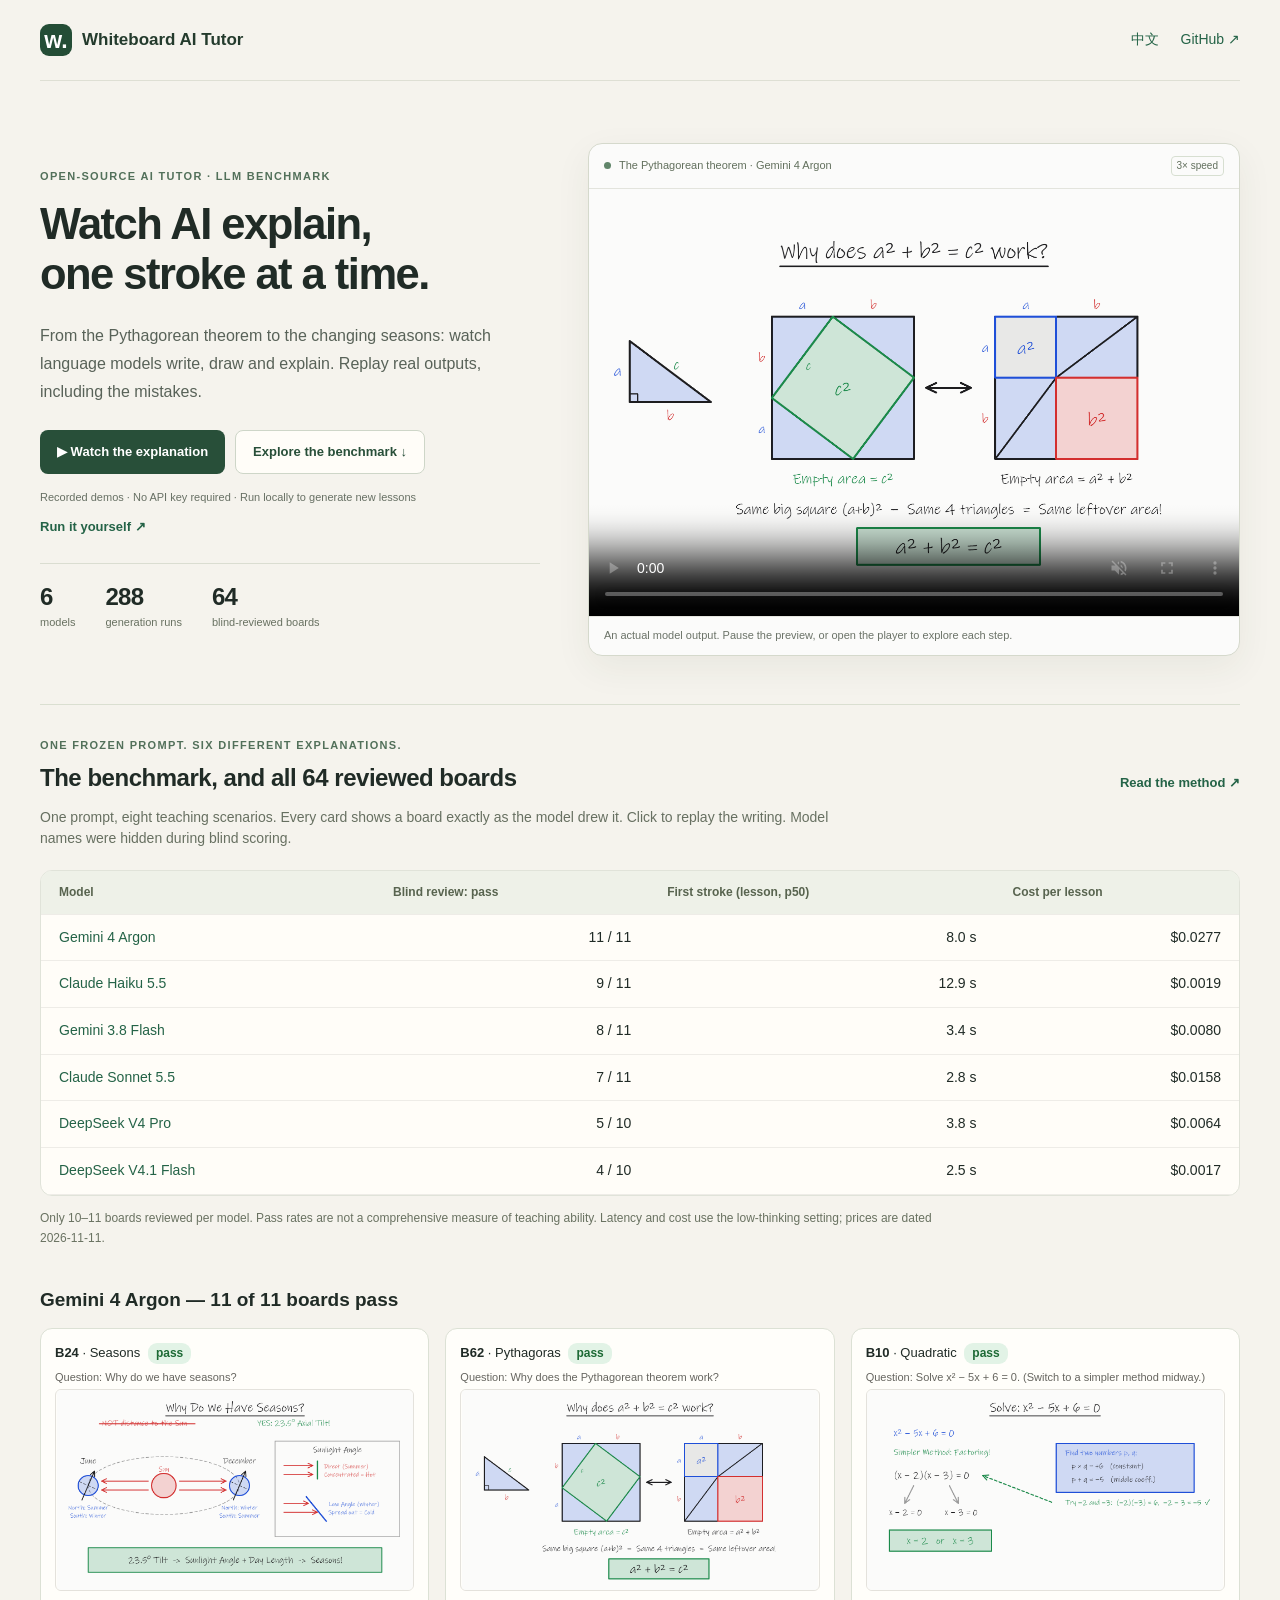
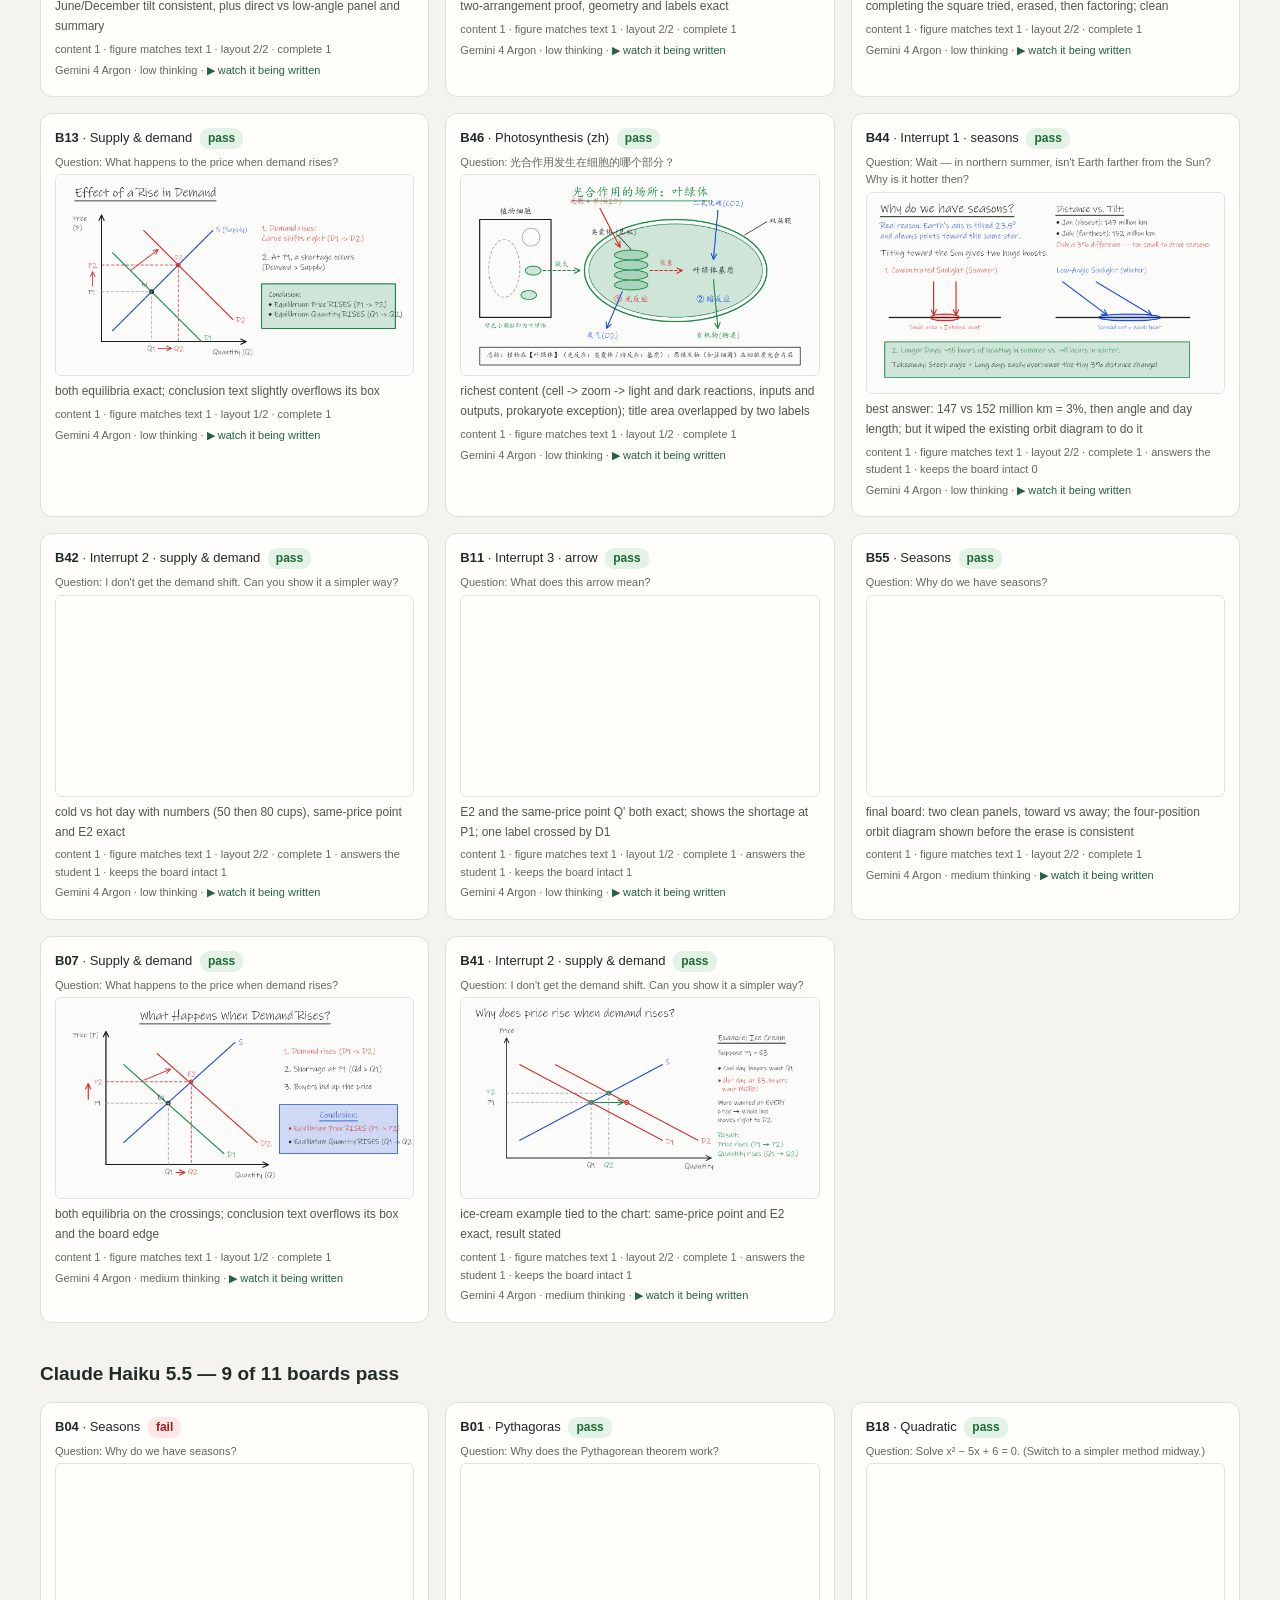
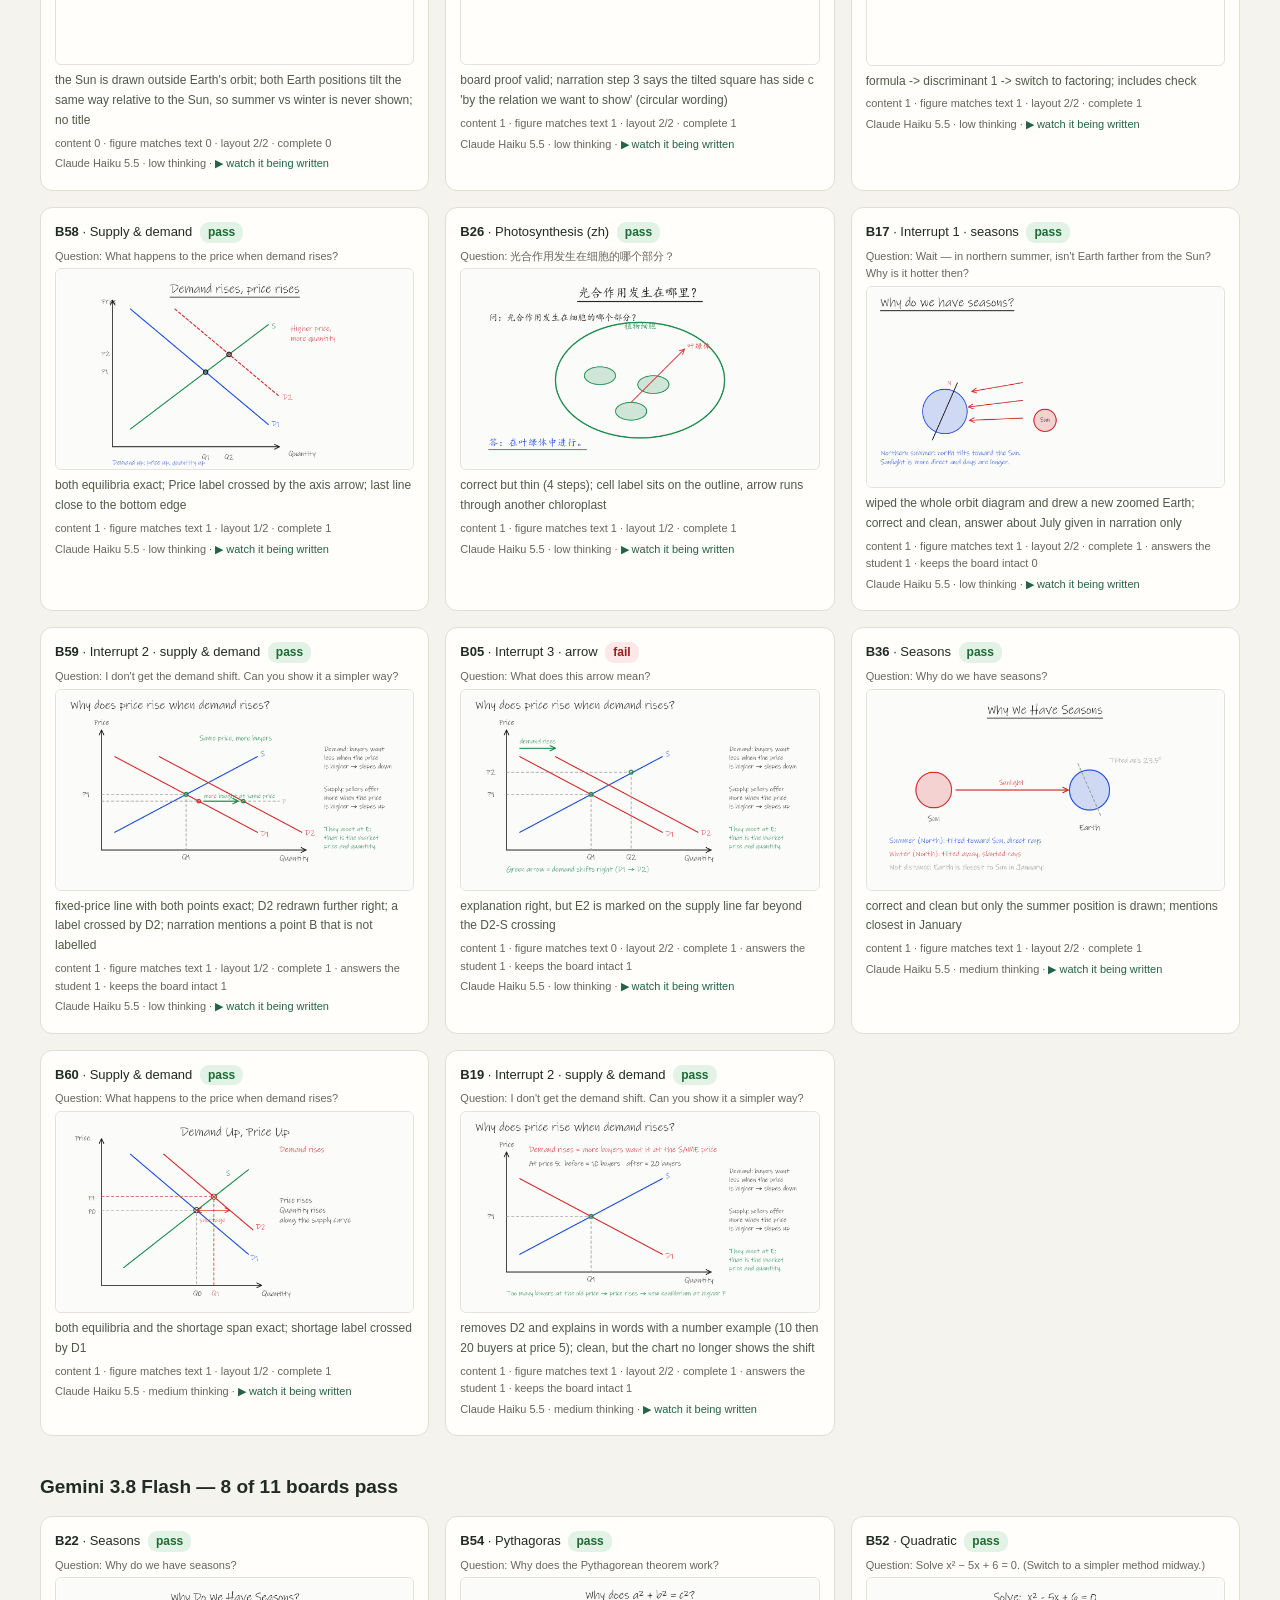
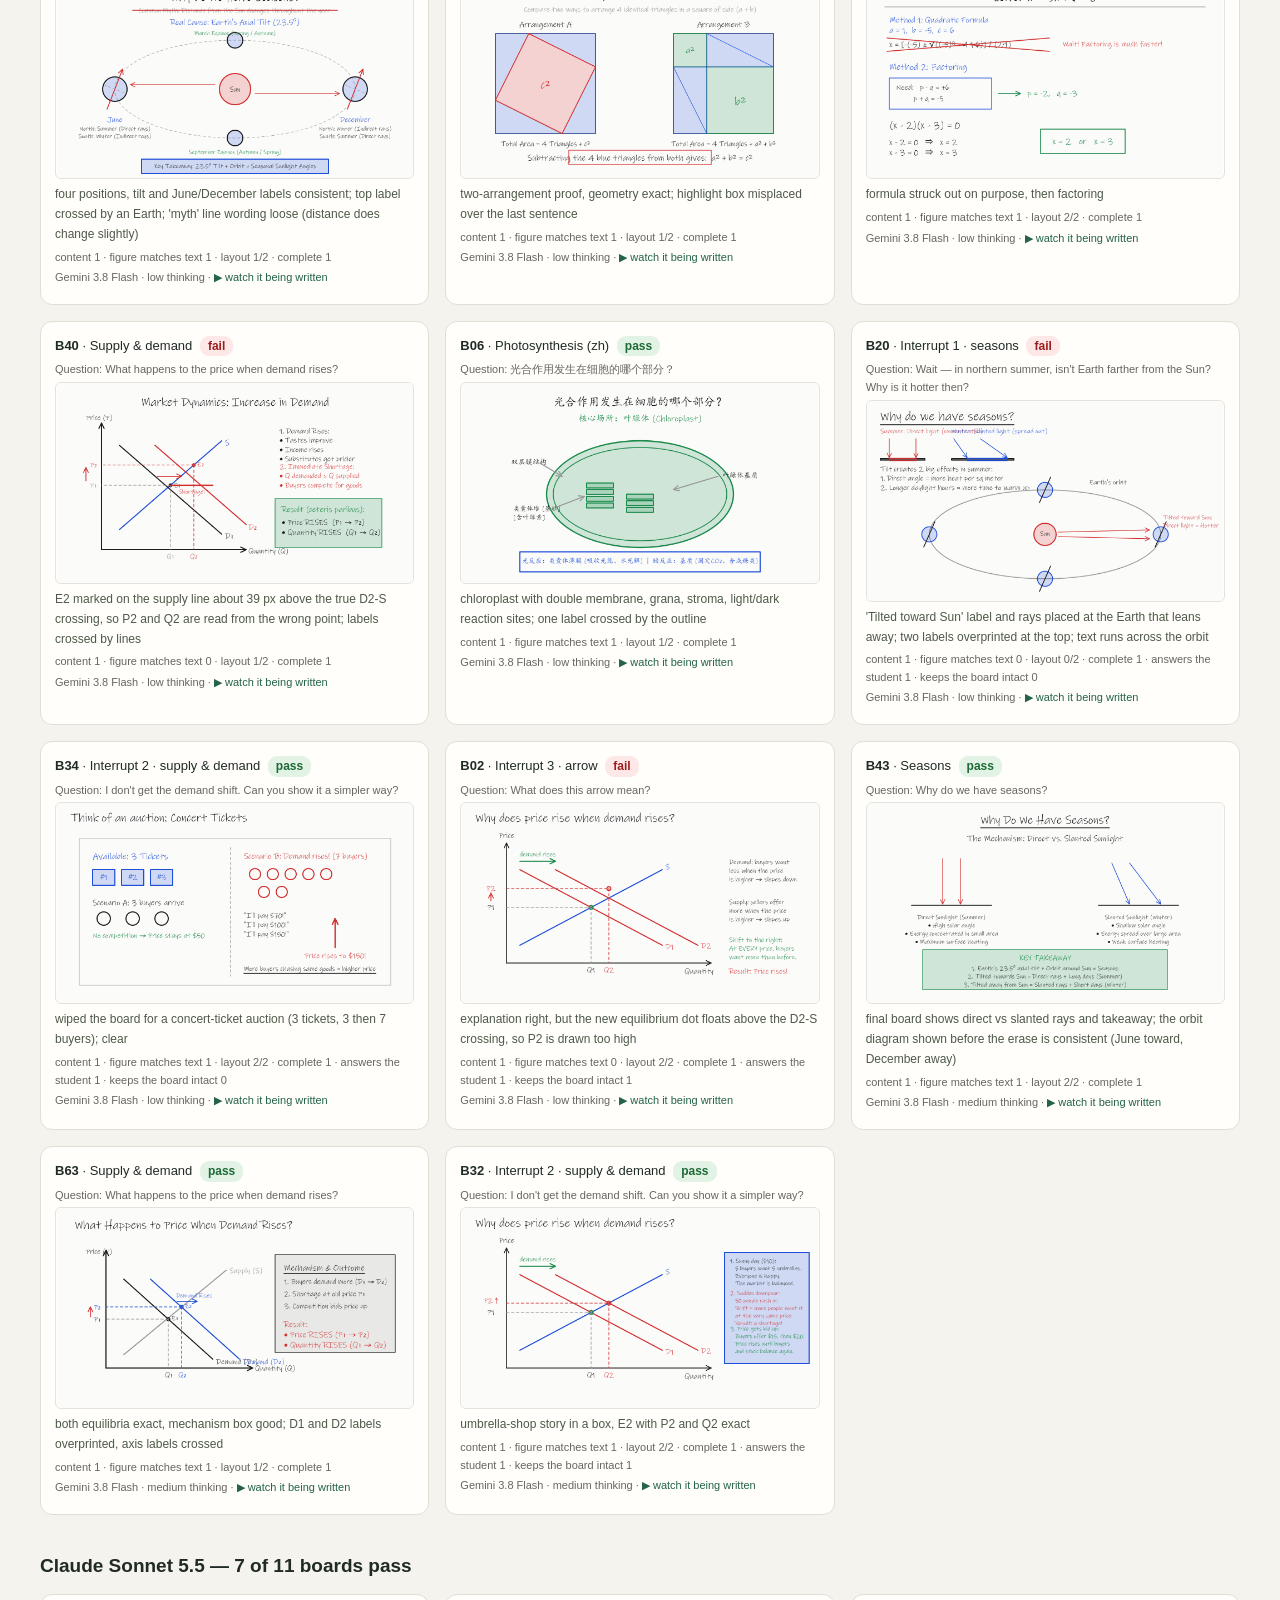
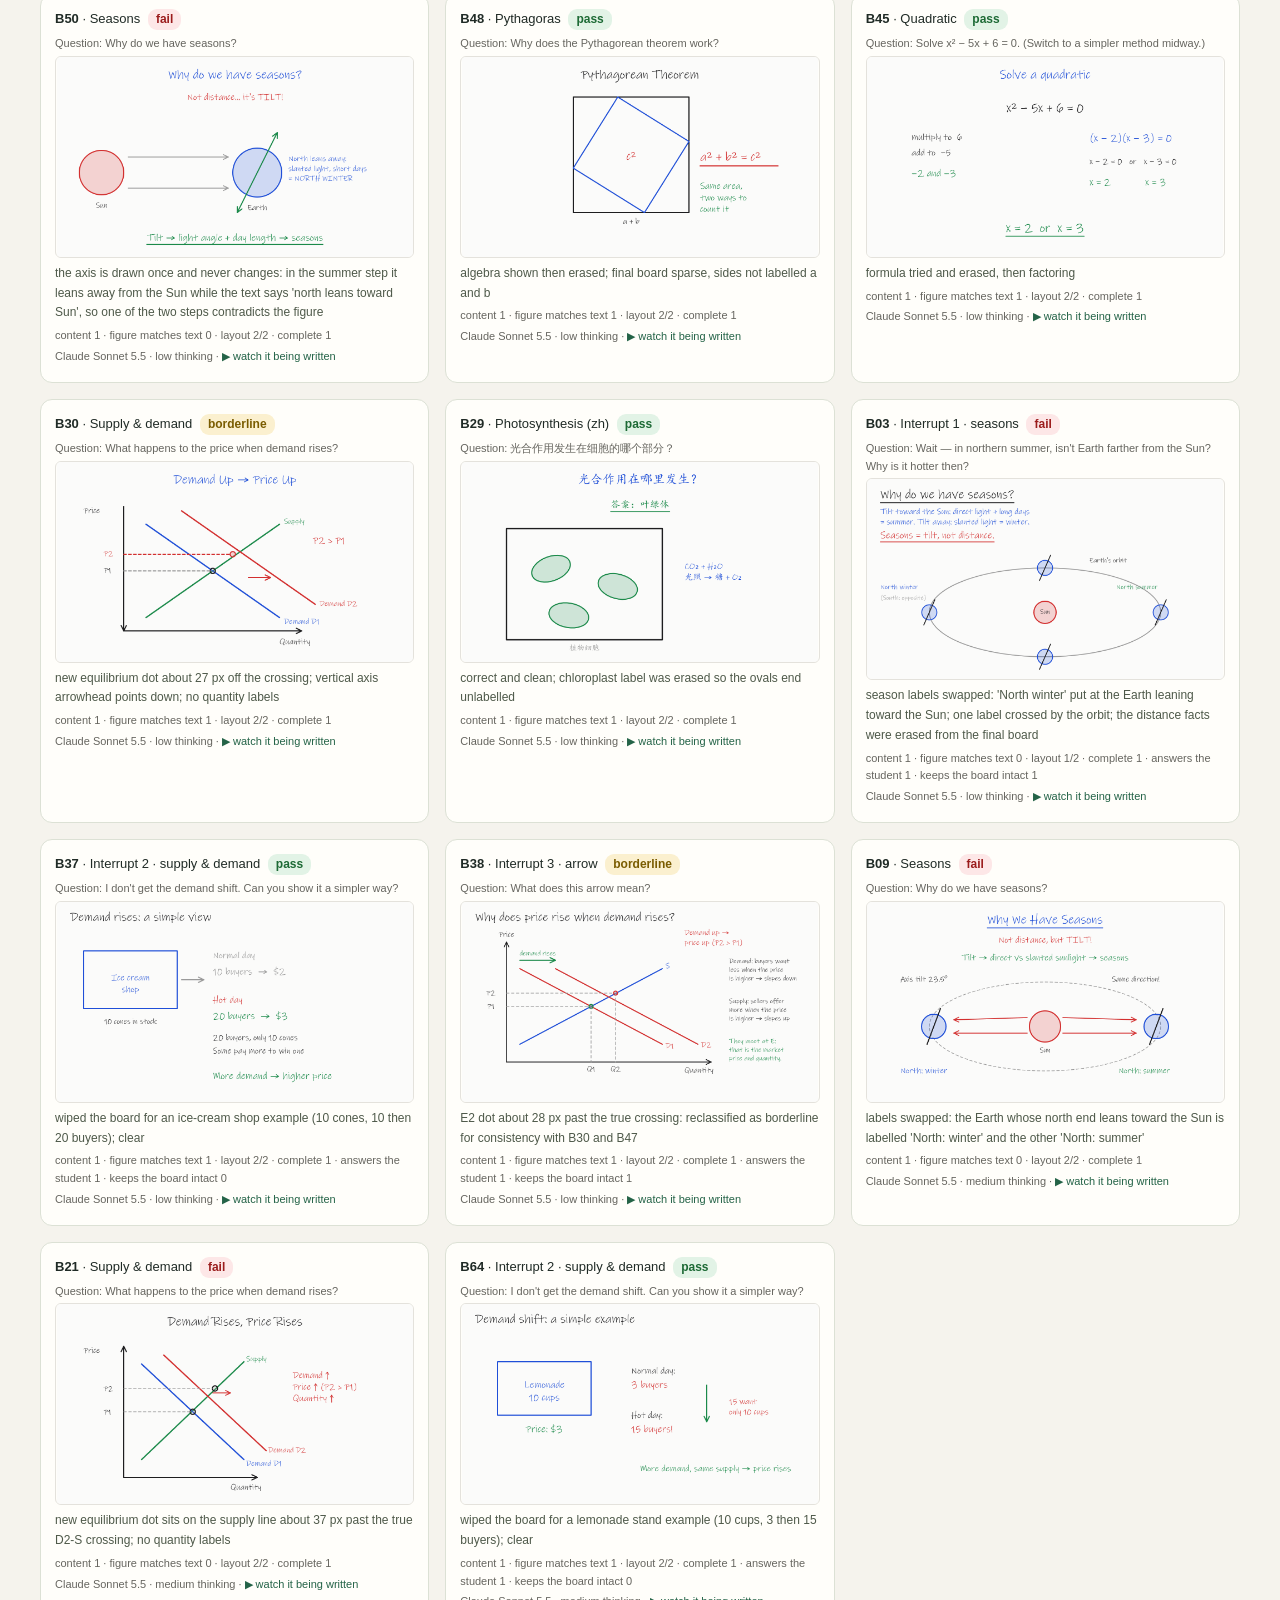
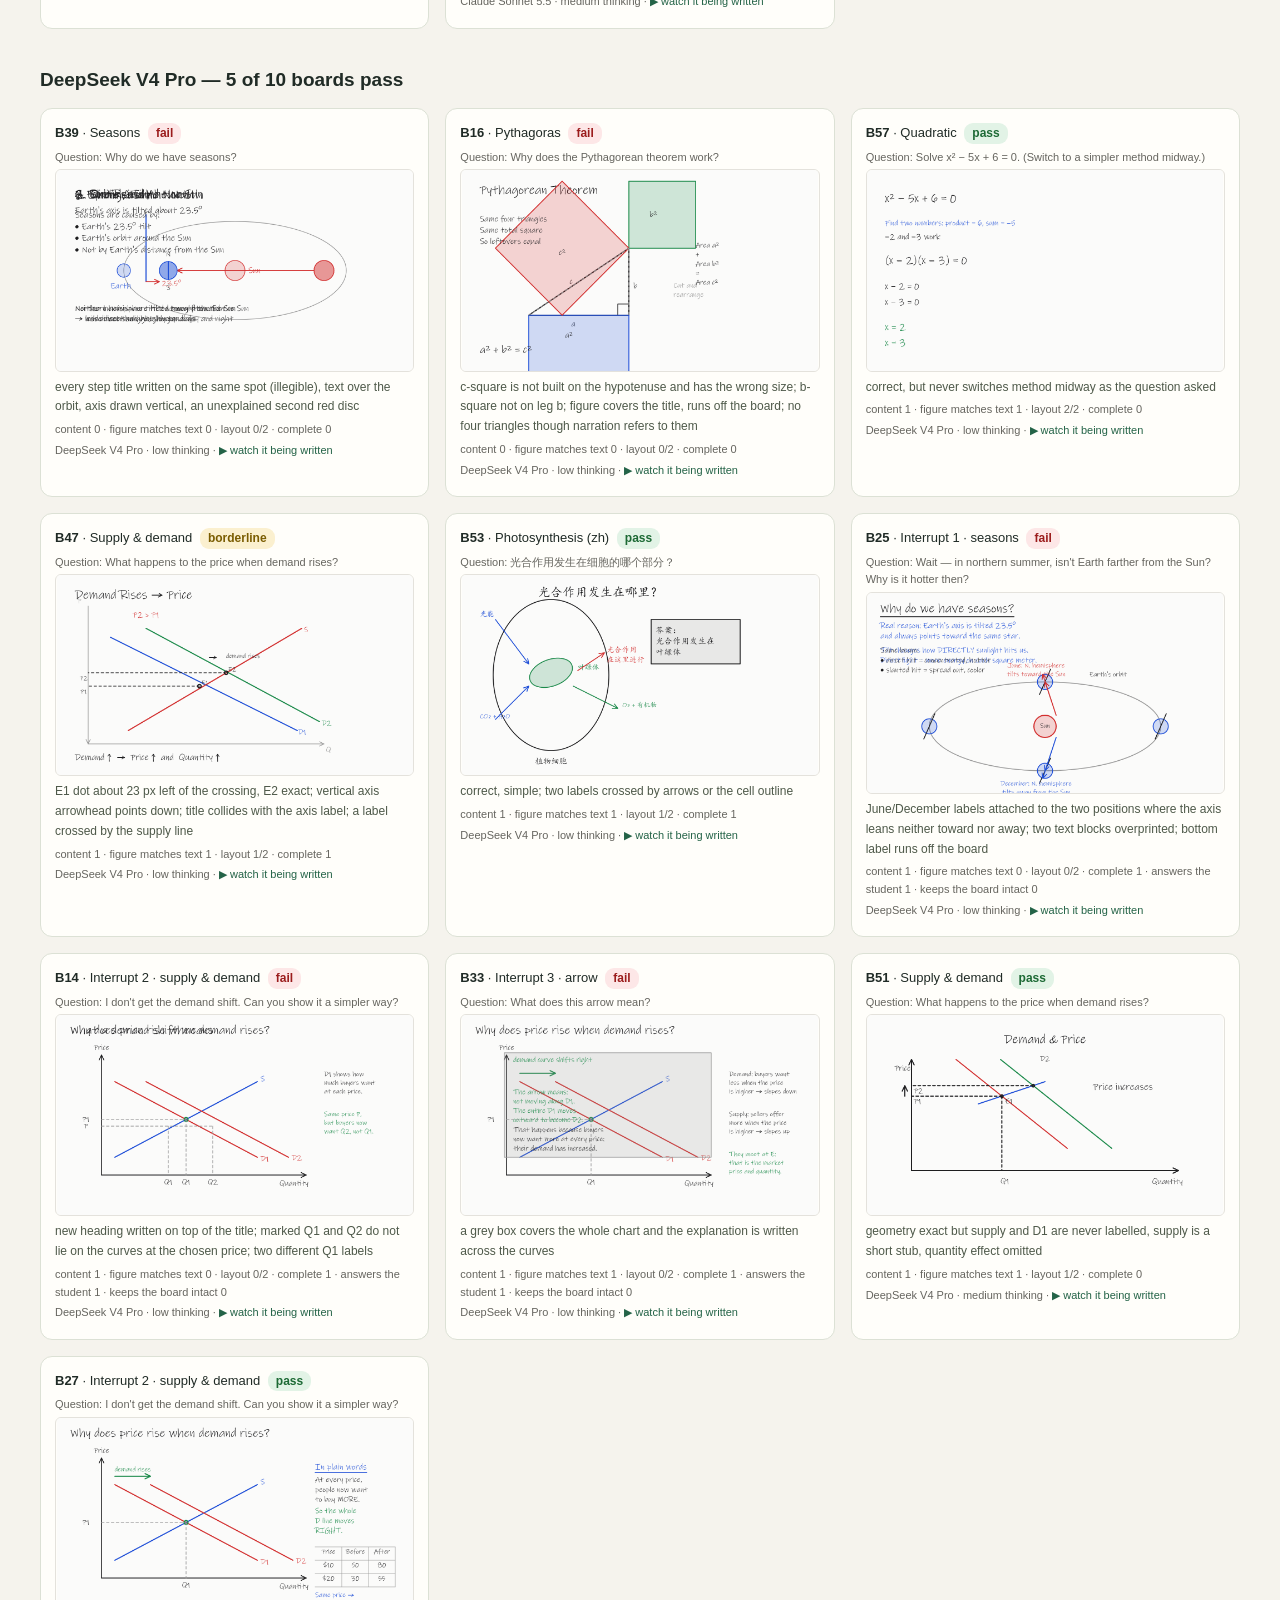
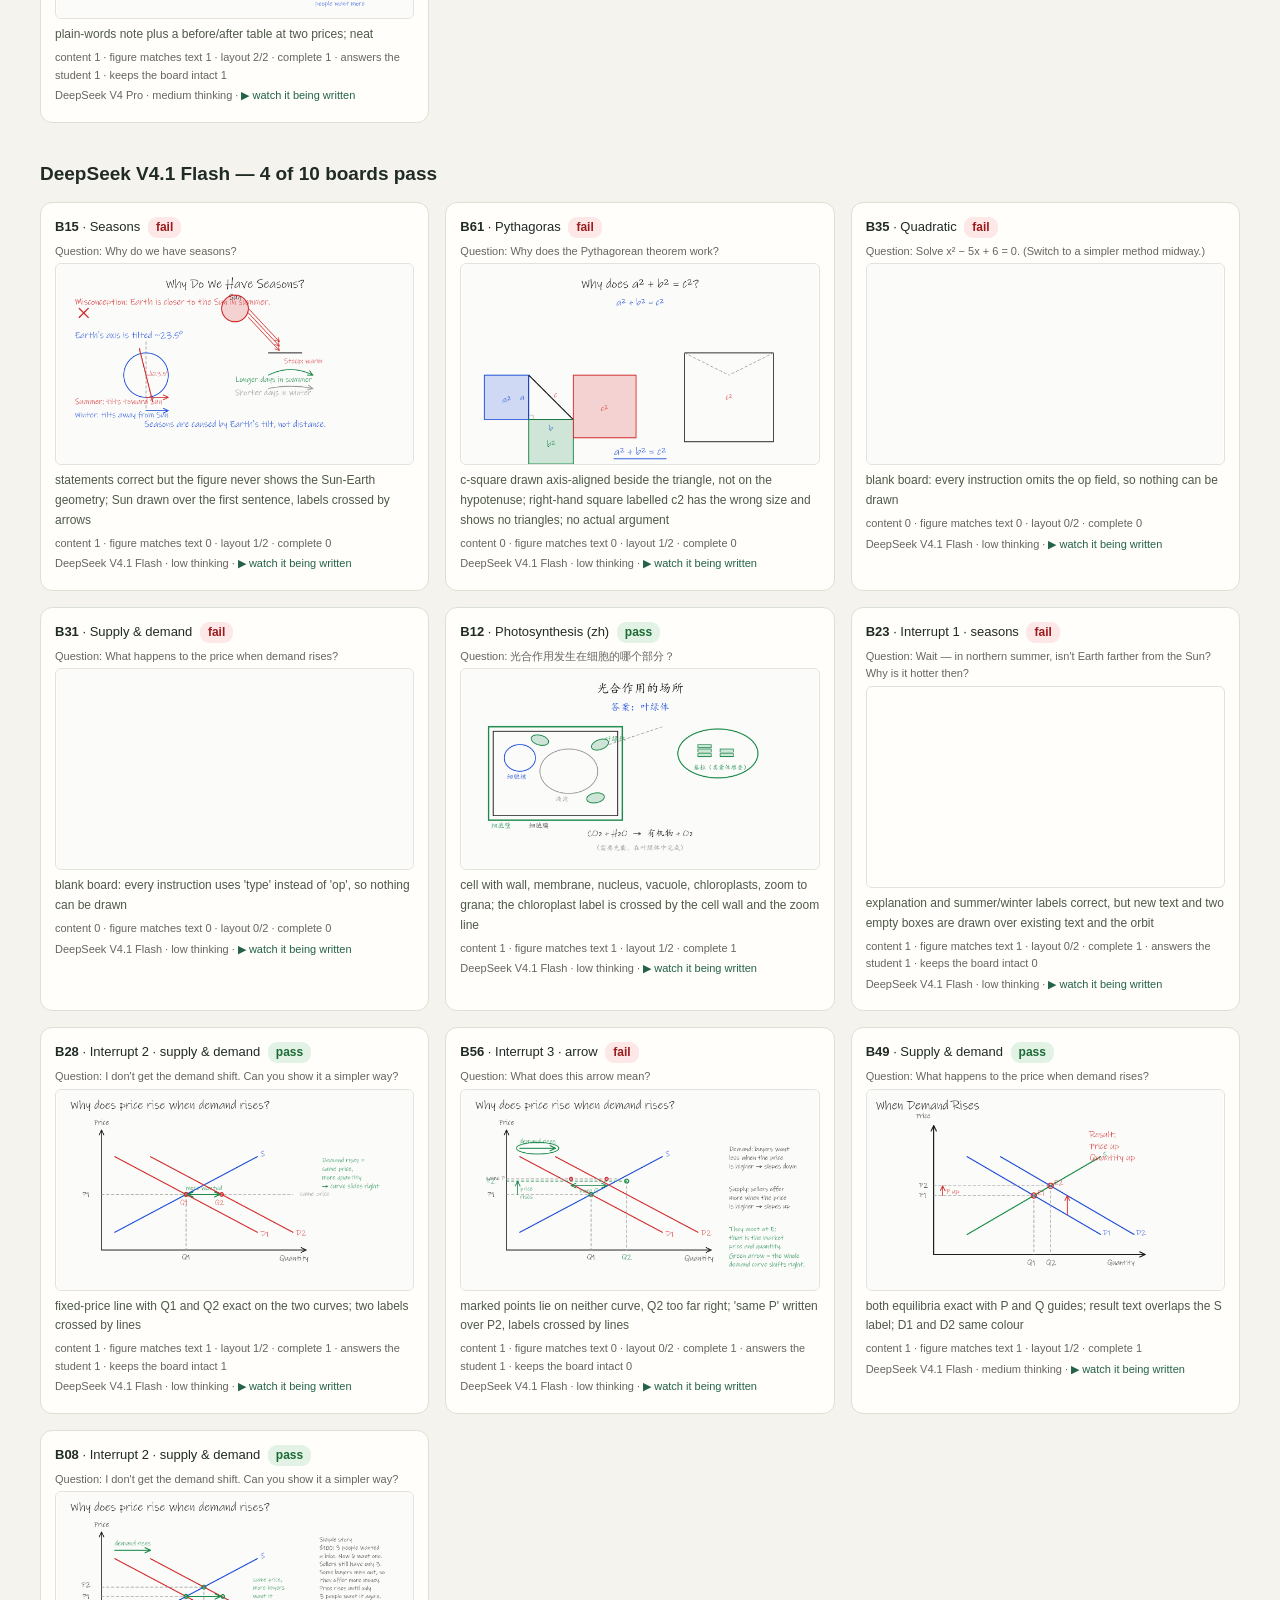
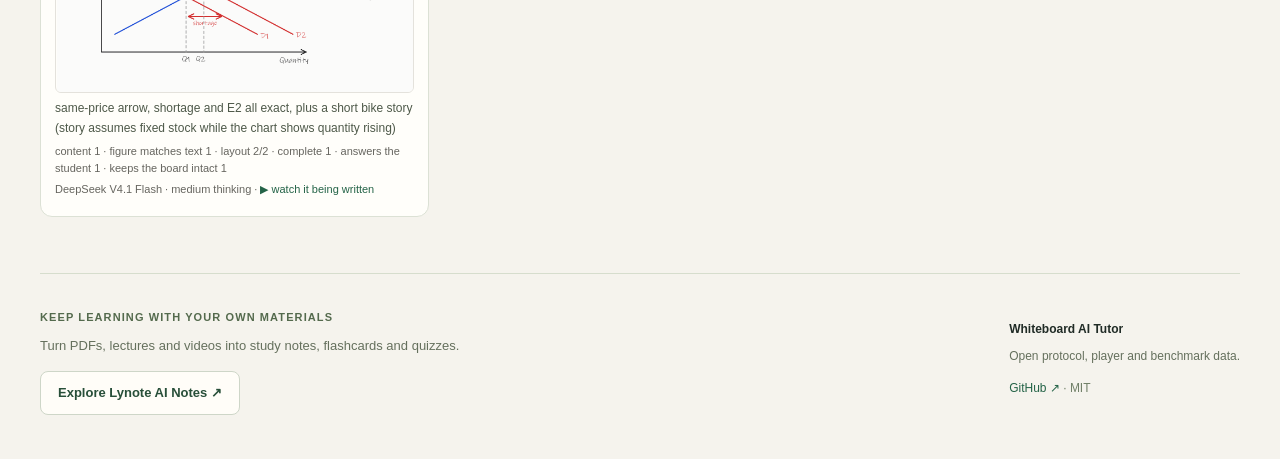
==== commit cfaa181c: "feat: improve demo playback and project discovery Add responsive bilingual playback, an animation-fi" ====
--- a/index.html
+++ b/index.html
@@ -1,96 +1,114 @@
-<!DOCTYPE html><html lang="en"><head><meta charset="utf-8"><meta name="viewport" content="width=device-width,initial-scale=1"><meta name="description" content="Open-source AI tutor that teaches on a whiteboard: it writes, draws, erases and takes interruptions. Benchmark of Claude, Gemini and DeepSeek on 288 lessons, blind-reviewed. Replay every board."><title>Whiteboard AI Tutor · LLM benchmark gallery (Claude, Gemini, DeepSeek)</title><style>:root{color-scheme:light}body{font-family:-apple-system,'Segoe UI','Microsoft YaHei',Helvetica,Arial,sans-serif;background:#f3f1ec;margin:0;color:#1c1c1b}
+<!DOCTYPE html><html lang="en"><head><meta charset="utf-8"><meta name="viewport" content="width=device-width,initial-scale=1"><meta name="description" content="Open-source AI tutor that teaches on a whiteboard: it writes, draws, erases and takes interruptions. Compare six models across 288 generation runs and 64 blind-reviewed boards. Replay recorded explanations for free."><title>Whiteboard AI Tutor · LLM benchmark gallery (Claude, Gemini, DeepSeek)</title><style>:root{color-scheme:light}body{font-family:-apple-system,'Segoe UI','Microsoft YaHei',Helvetica,Arial,sans-serif;background:#f3f1ec;margin:0;color:#1c1c1b}
 .wrap{max-width:1500px;margin:0 auto;padding:26px 24px 60px}h1{font-size:26px;margin:0 0 6px}h2{font-size:18px;margin:34px 0 10px}
 .lead{color:#52514e;max-width:900px;line-height:1.55}.top{display:flex;justify-content:space-between;align-items:baseline;gap:16px}
 table.lb{border-collapse:collapse;background:#fff;border-radius:10px;overflow:hidden;box-shadow:0 1px 4px #0001;margin-top:8px}
 table.lb th,table.lb td{padding:8px 16px;text-align:left;border-bottom:1px solid #eeece7;font-size:14px}table.lb td.n{text-align:right;font-variant-numeric:tabular-nums}
-.grid{display:grid;grid-template-columns:repeat(auto-fill,minmax(400px,1fr));gap:14px}
+.grid{display:grid;grid-template-columns:repeat(auto-fill,minmax(min(100%,400px),1fr));gap:14px}
 .card{background:#fff;border-radius:10px;padding:12px;box-shadow:0 1px 4px #0002}.card img{width:100%;aspect-ratio:16/9;border:1px solid #e4e2dc;border-radius:6px;display:block}
 .meta{font-size:13px;margin:7px 0 3px}.small{font-size:12px;color:#66655f;margin:3px 0}.note{font-size:13px;line-height:1.45;margin:6px 0 4px}
 .v{display:inline-block;padding:1px 8px;border-radius:9px;font-size:12px;font-weight:600}.v.pass{background:#e2f3e6;color:#1d6a35}.v.fail{background:#fde7e7;color:#9b1c1c}.v.borderline{background:#fbf0cf;color:#7a5c00}
-a{color:#1f4fd8;text-decoration:none}a:hover{text-decoration:underline}details{display:inline}</style></head><body><div class="wrap">
-<div class="top"><h1>Whiteboard AI Tutor — every reviewed board</h1><div><a href="gallery.zh.html">中文</a></div></div><p class="lead">One frozen prompt, six models, eight teaching scenarios. Each card is a board exactly as the model drew it. Click a board to watch it being written. Verdicts come from a blind review (model names hidden until scoring was done).</p>
-<h2>Leaderboard</h2><table class="lb"><tr><th>Model</th><th>Blind review: pass</th><th>First stroke (lesson, p50)</th><th>Cost per lesson</th></tr>
+a{color:#1f4fd8;text-decoration:none}a:hover{text-decoration:underline}details{display:inline}</style><link rel="stylesheet" href="docs/assets/gallery.css"><script defer src="docs/assets/gallery.js"></script></head><body><main class="wrap">
+<header class="site-header">
+<a class="wordmark" href="index.html"><span class="brand-mark" aria-hidden="true">w.</span>Whiteboard AI Tutor</a>
+<nav aria-label="Main navigation"><a href="gallery.zh.html" lang="zh-CN">中文</a><a href="https://github.com/molly554/whiteboard-ai-tutor" target="_blank" rel="noopener">GitHub ↗</a></nav>
+</header>
+<section class="hero" aria-labelledby="hero-title">
+<div class="hero-copy"><p class="eyebrow">OPEN-SOURCE AI TUTOR · LLM BENCHMARK</p>
+<h1 id="hero-title">Watch AI explain,<br>one stroke at a time.</h1><p class="hero-intro">From the Pythagorean theorem to the changing seasons: watch language models write, draw and explain. Replay real outputs, including the mistakes.</p>
+<div class="hero-actions"><a class="button primary" href="player/index.html?run=main-or-gemini-4-argon-low-r1-pythagoras-3&amp;sc=r1-pythagoras&amp;lang=en">▶ Watch the explanation</a><a class="button secondary" href="#benchmark">Explore the benchmark ↓</a></div>
+<p class="demo-note">Recorded demos · No API key required · Run locally to generate new lessons</p>
+<a class="text-link" href="https://github.com/molly554/whiteboard-ai-tutor#quickstart" target="_blank" rel="noopener">Run it yourself ↗</a>
+<dl class="stats"><div><dt>6</dt><dd>models</dd></div><div><dt>288</dt><dd>generation runs</dd></div><div><dt>64</dt><dd>blind-reviewed boards</dd></div></dl>
+</div>
+<figure class="hero-preview"><div class="preview-bar"><span class="preview-dot" aria-hidden="true"></span><span>The Pythagorean theorem · Gemini 4 Argon</span><span class="preview-tag">3× speed</span></div>
+<video id="hero-video" controls muted playsinline loop preload="metadata" poster="results/review/boards/B62.png" aria-label="Preview of an AI whiteboard explanation of the Pythagorean theorem"><source src="docs/assets/pythagoras.mp4" type="video/mp4"><a href="player/index.html?run=main-or-gemini-4-argon-low-r1-pythagoras-3&amp;sc=r1-pythagoras&amp;lang=en">Watch in the player</a></video>
+<figcaption>An actual model output. Pause the preview, or open the player to explore each step.</figcaption></figure>
+</section>
+<section id="benchmark" aria-labelledby="benchmark-title"><div class="section-heading"><div><p class="eyebrow">ONE FROZEN PROMPT. SIX DIFFERENT EXPLANATIONS.</p><h2 id="benchmark-title">The benchmark, and all 64 reviewed boards</h2></div><a class="text-link" href="https://github.com/molly554/whiteboard-ai-tutor/blob/main/docs/METHOD.md" target="_blank" rel="noopener">Read the method ↗</a></div>
+<p class="lead">One prompt, eight teaching scenarios. Every card shows a board exactly as the model drew it. Click to replay the writing. Model names were hidden during blind scoring.</p>
+<div class="table-scroll" role="region" aria-label="Leaderboard" tabindex="0"><table class="lb"><tr><th scope="col">Model</th><th scope="col">Blind review: pass</th><th scope="col">First stroke (lesson, p50)</th><th scope="col">Cost per lesson</th></tr>
 <tr><td><a href="#gemini-4-argon">Gemini 4 Argon</a></td><td class="n">11 / 11</td><td class="n">8.0 s</td><td class="n">$0.0277</td></tr>
 <tr><td><a href="#haiku-5.5">Claude Haiku 5.5</a></td><td class="n">9 / 11</td><td class="n">12.9 s</td><td class="n">$0.0019</td></tr>
 <tr><td><a href="#gemini-3.8-flash">Gemini 3.8 Flash</a></td><td class="n">8 / 11</td><td class="n">3.4 s</td><td class="n">$0.0080</td></tr>
 <tr><td><a href="#sonnet-5.5">Claude Sonnet 5.5</a></td><td class="n">7 / 11</td><td class="n">2.8 s</td><td class="n">$0.0158</td></tr>
 <tr><td><a href="#deepseek-v4-pro">DeepSeek V4 Pro</a></td><td class="n">5 / 10</td><td class="n">3.8 s</td><td class="n">$0.0064</td></tr>
 <tr><td><a href="#deepseek-flash">DeepSeek V4.1 Flash</a></td><td class="n">4 / 10</td><td class="n">2.5 s</td><td class="n">$0.0017</td></tr>
-</table>
+</table></div>
+<p class="benchmark-note">Only 10–11 boards reviewed per model. Pass rates are not a comprehensive measure of teaching ability. Latency and cost use the low-thinking setting; prices are dated 2026-11-11.</p>
 <h2 id="gemini-4-argon">Gemini 4 Argon — 11 of 11 boards pass</h2><div class="grid">
-<div class="card"><div class="meta"><b>B24</b> · Seasons <span class="v pass">pass</span></div><div class="small">Question: Why do we have seasons?</div><a href="player/?run=main-or-gemini-4-argon-low-r1-seasons-2&sc=r1-seasons"><img src="results/review/boards/B24.png" alt="Seasons"></a><div class="note">June/December tilt consistent, plus direct vs low-angle panel and summary</div><div class="small">content 1 · figure matches text 1 · layout 2/2 · complete 1</div><div class="small">Gemini 4 Argon · low thinking · <a href="player/?run=main-or-gemini-4-argon-low-r1-seasons-2&sc=r1-seasons">▶ watch it being written</a></div></div>
-<div class="card"><div class="meta"><b>B62</b> · Pythagoras <span class="v pass">pass</span></div><div class="small">Question: Why does the Pythagorean theorem work?</div><a href="player/?run=main-or-gemini-4-argon-low-r1-pythagoras-3&sc=r1-pythagoras"><img src="results/review/boards/B62.png" alt="Pythagoras"></a><div class="note">two-arrangement proof, geometry and labels exact</div><div class="small">content 1 · figure matches text 1 · layout 2/2 · complete 1</div><div class="small">Gemini 4 Argon · low thinking · <a href="player/?run=main-or-gemini-4-argon-low-r1-pythagoras-3&sc=r1-pythagoras">▶ watch it being written</a></div></div>
-<div class="card"><div class="meta"><b>B10</b> · Quadratic <span class="v pass">pass</span></div><div class="small">Question: Solve x² − 5x + 6 = 0. (Switch to a simpler method midway.)</div><a href="player/?run=main-or-gemini-4-argon-low-r1-quadratic-2&sc=r1-quadratic"><img src="results/review/boards/B10.png" alt="Quadratic"></a><div class="note">completing the square tried, erased, then factoring; clean</div><div class="small">content 1 · figure matches text 1 · layout 2/2 · complete 1</div><div class="small">Gemini 4 Argon · low thinking · <a href="player/?run=main-or-gemini-4-argon-low-r1-quadratic-2&sc=r1-quadratic">▶ watch it being written</a></div></div>
-<div class="card"><div class="meta"><b>B13</b> · Supply & demand <span class="v pass">pass</span></div><div class="small">Question: What happens to the price when demand rises?</div><a href="player/?run=main-or-gemini-4-argon-low-r1-supply-demand-2&sc=r1-supply-demand"><img src="results/review/boards/B13.png" alt="Supply &amp; demand"></a><div class="note">both equilibria exact; conclusion text slightly overflows its box</div><div class="small">content 1 · figure matches text 1 · layout 1/2 · complete 1</div><div class="small">Gemini 4 Argon · low thinking · <a href="player/?run=main-or-gemini-4-argon-low-r1-supply-demand-2&sc=r1-supply-demand">▶ watch it being written</a></div></div>
-<div class="card"><div class="meta"><b>B46</b> · Photosynthesis (zh) <span class="v pass">pass</span></div><div class="small">Question: 光合作用发生在细胞的哪个部分？</div><a href="player/?run=main-or-gemini-4-argon-low-r1-photosynthesis-1&sc=r1-photosynthesis"><img src="results/review/boards/B46.png" alt="Photosynthesis (zh)"></a><div class="note">richest content (cell -&gt; zoom -&gt; light and dark reactions, inputs and outputs, prokaryote exception); title area overlapped by two labels</div><div class="small">content 1 · figure matches text 1 · layout 1/2 · complete 1</div><div class="small">Gemini 4 Argon · low thinking · <a href="player/?run=main-or-gemini-4-argon-low-r1-photosynthesis-1&sc=r1-photosynthesis">▶ watch it being written</a></div></div>
-<div class="card"><div class="meta"><b>B44</b> · Interrupt 1 · seasons <span class="v pass">pass</span></div><div class="small">Question: Wait — in northern summer, isn&#x27;t Earth farther from the Sun? Why is it hotter then?</div><a href="player/?run=main-or-gemini-4-argon-low-r1-i1-seasons-distance-3&sc=r1-i1-seasons-distance"><img src="results/review/boards/B44.png" alt="Interrupt 1 · seasons"></a><div class="note">best answer: 147 vs 152 million km = 3%, then angle and day length; but it wiped the existing orbit diagram to do it</div><div class="small">content 1 · figure matches text 1 · layout 2/2 · complete 1 · answers the student 1 · keeps the board intact 0</div><div class="small">Gemini 4 Argon · low thinking · <a href="player/?run=main-or-gemini-4-argon-low-r1-i1-seasons-distance-3&sc=r1-i1-seasons-distance">▶ watch it being written</a></div></div>
-<div class="card"><div class="meta"><b>B42</b> · Interrupt 2 · supply & demand <span class="v pass">pass</span></div><div class="small">Question: I don&#x27;t get the demand shift. Can you show it a simpler way?</div><a href="player/?run=main-or-gemini-4-argon-low-r1-i2-demand-simpler-3&sc=r1-i2-demand-simpler"><img src="results/review/boards/B42.png" alt="Interrupt 2 · supply &amp; demand"></a><div class="note">cold vs hot day with numbers (50 then 80 cups), same-price point and E2 exact</div><div class="small">content 1 · figure matches text 1 · layout 2/2 · complete 1 · answers the student 1 · keeps the board intact 1</div><div class="small">Gemini 4 Argon · low thinking · <a href="player/?run=main-or-gemini-4-argon-low-r1-i2-demand-simpler-3&sc=r1-i2-demand-simpler">▶ watch it being written</a></div></div>
-<div class="card"><div class="meta"><b>B11</b> · Interrupt 3 · arrow <span class="v pass">pass</span></div><div class="small">Question: What does this arrow mean?</div><a href="player/?run=main-or-gemini-4-argon-low-r1-i3-arrow-meaning-1&sc=r1-i3-arrow-meaning"><img src="results/review/boards/B11.png" alt="Interrupt 3 · arrow"></a><div class="note">E2 and the same-price point Q&#x27; both exact; shows the shortage at P1; one label crossed by D1</div><div class="small">content 1 · figure matches text 1 · layout 1/2 · complete 1 · answers the student 1 · keeps the board intact 1</div><div class="small">Gemini 4 Argon · low thinking · <a href="player/?run=main-or-gemini-4-argon-low-r1-i3-arrow-meaning-1&sc=r1-i3-arrow-meaning">▶ watch it being written</a></div></div>
-<div class="card"><div class="meta"><b>B55</b> · Seasons <span class="v pass">pass</span></div><div class="small">Question: Why do we have seasons?</div><a href="player/?run=main-or-gemini-4-argon-mid-r1-seasons-3&sc=r1-seasons"><img src="results/review/boards/B55.png" alt="Seasons"></a><div class="note">final board: two clean panels, toward vs away; the four-position orbit diagram shown before the erase is consistent</div><div class="small">content 1 · figure matches text 1 · layout 2/2 · complete 1</div><div class="small">Gemini 4 Argon · medium thinking · <a href="player/?run=main-or-gemini-4-argon-mid-r1-seasons-3&sc=r1-seasons">▶ watch it being written</a></div></div>
-<div class="card"><div class="meta"><b>B07</b> · Supply & demand <span class="v pass">pass</span></div><div class="small">Question: What happens to the price when demand rises?</div><a href="player/?run=main-or-gemini-4-argon-mid-r1-supply-demand-2&sc=r1-supply-demand"><img src="results/review/boards/B07.png" alt="Supply &amp; demand"></a><div class="note">both equilibria on the crossings; conclusion text overflows its box and the board edge</div><div class="small">content 1 · figure matches text 1 · layout 1/2 · complete 1</div><div class="small">Gemini 4 Argon · medium thinking · <a href="player/?run=main-or-gemini-4-argon-mid-r1-supply-demand-2&sc=r1-supply-demand">▶ watch it being written</a></div></div>
-<div class="card"><div class="meta"><b>B41</b> · Interrupt 2 · supply & demand <span class="v pass">pass</span></div><div class="small">Question: I don&#x27;t get the demand shift. Can you show it a simpler way?</div><a href="player/?run=main-or-gemini-4-argon-mid-r1-i2-demand-simpler-1&sc=r1-i2-demand-simpler"><img src="results/review/boards/B41.png" alt="Interrupt 2 · supply &amp; demand"></a><div class="note">ice-cream example tied to the chart: same-price point and E2 exact, result stated</div><div class="small">content 1 · figure matches text 1 · layout 2/2 · complete 1 · answers the student 1 · keeps the board intact 1</div><div class="small">Gemini 4 Argon · medium thinking · <a href="player/?run=main-or-gemini-4-argon-mid-r1-i2-demand-simpler-1&sc=r1-i2-demand-simpler">▶ watch it being written</a></div></div>
+<div class="card"><div class="meta"><b>B24</b> · Seasons <span class="v pass">pass</span></div><div class="small">Question: Why do we have seasons?</div><a href="player/index.html?run=main-or-gemini-4-argon-low-r1-seasons-2&amp;sc=r1-seasons&amp;lang=en"><img src="results/review/boards/B24.png" alt="Seasons" loading="lazy" decoding="async" width="1600" height="900"></a><div class="note">June/December tilt consistent, plus direct vs low-angle panel and summary</div><div class="small">content 1 · figure matches text 1 · layout 2/2 · complete 1</div><div class="small">Gemini 4 Argon · low thinking · <a href="player/index.html?run=main-or-gemini-4-argon-low-r1-seasons-2&amp;sc=r1-seasons&amp;lang=en">▶ watch it being written</a></div></div>
+<div class="card"><div class="meta"><b>B62</b> · Pythagoras <span class="v pass">pass</span></div><div class="small">Question: Why does the Pythagorean theorem work?</div><a href="player/index.html?run=main-or-gemini-4-argon-low-r1-pythagoras-3&amp;sc=r1-pythagoras&amp;lang=en"><img src="results/review/boards/B62.png" alt="Pythagoras" loading="lazy" decoding="async" width="1600" height="900"></a><div class="note">two-arrangement proof, geometry and labels exact</div><div class="small">content 1 · figure matches text 1 · layout 2/2 · complete 1</div><div class="small">Gemini 4 Argon · low thinking · <a href="player/index.html?run=main-or-gemini-4-argon-low-r1-pythagoras-3&amp;sc=r1-pythagoras&amp;lang=en">▶ watch it being written</a></div></div>
+<div class="card"><div class="meta"><b>B10</b> · Quadratic <span class="v pass">pass</span></div><div class="small">Question: Solve x² − 5x + 6 = 0. (Switch to a simpler method midway.)</div><a href="player/index.html?run=main-or-gemini-4-argon-low-r1-quadratic-2&amp;sc=r1-quadratic&amp;lang=en"><img src="results/review/boards/B10.png" alt="Quadratic" loading="lazy" decoding="async" width="1600" height="900"></a><div class="note">completing the square tried, erased, then factoring; clean</div><div class="small">content 1 · figure matches text 1 · layout 2/2 · complete 1</div><div class="small">Gemini 4 Argon · low thinking · <a href="player/index.html?run=main-or-gemini-4-argon-low-r1-quadratic-2&amp;sc=r1-quadratic&amp;lang=en">▶ watch it being written</a></div></div>
+<div class="card"><div class="meta"><b>B13</b> · Supply & demand <span class="v pass">pass</span></div><div class="small">Question: What happens to the price when demand rises?</div><a href="player/index.html?run=main-or-gemini-4-argon-low-r1-supply-demand-2&amp;sc=r1-supply-demand&amp;lang=en"><img src="results/review/boards/B13.png" alt="Supply &amp; demand" loading="lazy" decoding="async" width="1600" height="900"></a><div class="note">both equilibria exact; conclusion text slightly overflows its box</div><div class="small">content 1 · figure matches text 1 · layout 1/2 · complete 1</div><div class="small">Gemini 4 Argon · low thinking · <a href="player/index.html?run=main-or-gemini-4-argon-low-r1-supply-demand-2&amp;sc=r1-supply-demand&amp;lang=en">▶ watch it being written</a></div></div>
+<div class="card"><div class="meta"><b>B46</b> · Photosynthesis (zh) <span class="v pass">pass</span></div><div class="small">Question: 光合作用发生在细胞的哪个部分？</div><a href="player/index.html?run=main-or-gemini-4-argon-low-r1-photosynthesis-1&amp;sc=r1-photosynthesis&amp;lang=en"><img src="results/review/boards/B46.png" alt="Photosynthesis (zh)" loading="lazy" decoding="async" width="1600" height="900"></a><div class="note">richest content (cell -&gt; zoom -&gt; light and dark reactions, inputs and outputs, prokaryote exception); title area overlapped by two labels</div><div class="small">content 1 · figure matches text 1 · layout 1/2 · complete 1</div><div class="small">Gemini 4 Argon · low thinking · <a href="player/index.html?run=main-or-gemini-4-argon-low-r1-photosynthesis-1&amp;sc=r1-photosynthesis&amp;lang=en">▶ watch it being written</a></div></div>
+<div class="card"><div class="meta"><b>B44</b> · Interrupt 1 · seasons <span class="v pass">pass</span></div><div class="small">Question: Wait — in northern summer, isn&#x27;t Earth farther from the Sun? Why is it hotter then?</div><a href="player/index.html?run=main-or-gemini-4-argon-low-r1-i1-seasons-distance-3&amp;sc=r1-i1-seasons-distance&amp;lang=en"><img src="results/review/boards/B44.png" alt="Interrupt 1 · seasons" loading="lazy" decoding="async" width="1600" height="900"></a><div class="note">best answer: 147 vs 152 million km = 3%, then angle and day length; but it wiped the existing orbit diagram to do it</div><div class="small">content 1 · figure matches text 1 · layout 2/2 · complete 1 · answers the student 1 · keeps the board intact 0</div><div class="small">Gemini 4 Argon · low thinking · <a href="player/index.html?run=main-or-gemini-4-argon-low-r1-i1-seasons-distance-3&amp;sc=r1-i1-seasons-distance&amp;lang=en">▶ watch it being written</a></div></div>
+<div class="card"><div class="meta"><b>B42</b> · Interrupt 2 · supply & demand <span class="v pass">pass</span></div><div class="small">Question: I don&#x27;t get the demand shift. Can you show it a simpler way?</div><a href="player/index.html?run=main-or-gemini-4-argon-low-r1-i2-demand-simpler-3&amp;sc=r1-i2-demand-simpler&amp;lang=en"><img src="results/review/boards/B42.png" alt="Interrupt 2 · supply &amp; demand" loading="lazy" decoding="async" width="1600" height="900"></a><div class="note">cold vs hot day with numbers (50 then 80 cups), same-price point and E2 exact</div><div class="small">content 1 · figure matches text 1 · layout 2/2 · complete 1 · answers the student 1 · keeps the board intact 1</div><div class="small">Gemini 4 Argon · low thinking · <a href="player/index.html?run=main-or-gemini-4-argon-low-r1-i2-demand-simpler-3&amp;sc=r1-i2-demand-simpler&amp;lang=en">▶ watch it being written</a></div></div>
+<div class="card"><div class="meta"><b>B11</b> · Interrupt 3 · arrow <span class="v pass">pass</span></div><div class="small">Question: What does this arrow mean?</div><a href="player/index.html?run=main-or-gemini-4-argon-low-r1-i3-arrow-meaning-1&amp;sc=r1-i3-arrow-meaning&amp;lang=en"><img src="results/review/boards/B11.png" alt="Interrupt 3 · arrow" loading="lazy" decoding="async" width="1600" height="900"></a><div class="note">E2 and the same-price point Q&#x27; both exact; shows the shortage at P1; one label crossed by D1</div><div class="small">content 1 · figure matches text 1 · layout 1/2 · complete 1 · answers the student 1 · keeps the board intact 1</div><div class="small">Gemini 4 Argon · low thinking · <a href="player/index.html?run=main-or-gemini-4-argon-low-r1-i3-arrow-meaning-1&amp;sc=r1-i3-arrow-meaning&amp;lang=en">▶ watch it being written</a></div></div>
+<div class="card"><div class="meta"><b>B55</b> · Seasons <span class="v pass">pass</span></div><div class="small">Question: Why do we have seasons?</div><a href="player/index.html?run=main-or-gemini-4-argon-mid-r1-seasons-3&amp;sc=r1-seasons&amp;lang=en"><img src="results/review/boards/B55.png" alt="Seasons" loading="lazy" decoding="async" width="1600" height="900"></a><div class="note">final board: two clean panels, toward vs away; the four-position orbit diagram shown before the erase is consistent</div><div class="small">content 1 · figure matches text 1 · layout 2/2 · complete 1</div><div class="small">Gemini 4 Argon · medium thinking · <a href="player/index.html?run=main-or-gemini-4-argon-mid-r1-seasons-3&amp;sc=r1-seasons&amp;lang=en">▶ watch it being written</a></div></div>
+<div class="card"><div class="meta"><b>B07</b> · Supply & demand <span class="v pass">pass</span></div><div class="small">Question: What happens to the price when demand rises?</div><a href="player/index.html?run=main-or-gemini-4-argon-mid-r1-supply-demand-2&amp;sc=r1-supply-demand&amp;lang=en"><img src="results/review/boards/B07.png" alt="Supply &amp; demand" loading="lazy" decoding="async" width="1600" height="900"></a><div class="note">both equilibria on the crossings; conclusion text overflows its box and the board edge</div><div class="small">content 1 · figure matches text 1 · layout 1/2 · complete 1</div><div class="small">Gemini 4 Argon · medium thinking · <a href="player/index.html?run=main-or-gemini-4-argon-mid-r1-supply-demand-2&amp;sc=r1-supply-demand&amp;lang=en">▶ watch it being written</a></div></div>
+<div class="card"><div class="meta"><b>B41</b> · Interrupt 2 · supply & demand <span class="v pass">pass</span></div><div class="small">Question: I don&#x27;t get the demand shift. Can you show it a simpler way?</div><a href="player/index.html?run=main-or-gemini-4-argon-mid-r1-i2-demand-simpler-1&amp;sc=r1-i2-demand-simpler&amp;lang=en"><img src="results/review/boards/B41.png" alt="Interrupt 2 · supply &amp; demand" loading="lazy" decoding="async" width="1600" height="900"></a><div class="note">ice-cream example tied to the chart: same-price point and E2 exact, result stated</div><div class="small">content 1 · figure matches text 1 · layout 2/2 · complete 1 · answers the student 1 · keeps the board intact 1</div><div class="small">Gemini 4 Argon · medium thinking · <a href="player/index.html?run=main-or-gemini-4-argon-mid-r1-i2-demand-simpler-1&amp;sc=r1-i2-demand-simpler&amp;lang=en">▶ watch it being written</a></div></div>
 </div>
 <h2 id="haiku-5.5">Claude Haiku 5.5 — 9 of 11 boards pass</h2><div class="grid">
-<div class="card"><div class="meta"><b>B04</b> · Seasons <span class="v fail">fail</span></div><div class="small">Question: Why do we have seasons?</div><a href="player/?run=main-or-haiku-5.5-low-r1-seasons-2&sc=r1-seasons"><img src="results/review/boards/B04.png" alt="Seasons"></a><div class="note">the Sun is drawn outside Earth&#x27;s orbit; both Earth positions tilt the same way relative to the Sun, so summer vs winter is never shown; no title</div><div class="small">content 0 · figure matches text 0 · layout 2/2 · complete 0</div><div class="small">Claude Haiku 5.5 · low thinking · <a href="player/?run=main-or-haiku-5.5-low-r1-seasons-2&sc=r1-seasons">▶ watch it being written</a></div></div>
-<div class="card"><div class="meta"><b>B01</b> · Pythagoras <span class="v pass">pass</span></div><div class="small">Question: Why does the Pythagorean theorem work?</div><a href="player/?run=main-or-haiku-5.5-low-r1-pythagoras-2&sc=r1-pythagoras"><img src="results/review/boards/B01.png" alt="Pythagoras"></a><div class="note">board proof valid; narration step 3 says the tilted square has side c &#x27;by the relation we want to show&#x27; (circular wording)</div><div class="small">content 1 · figure matches text 1 · layout 2/2 · complete 1</div><div class="small">Claude Haiku 5.5 · low thinking · <a href="player/?run=main-or-haiku-5.5-low-r1-pythagoras-2&sc=r1-pythagoras">▶ watch it being written</a></div></div>
-<div class="card"><div class="meta"><b>B18</b> · Quadratic <span class="v pass">pass</span></div><div class="small">Question: Solve x² − 5x + 6 = 0. (Switch to a simpler method midway.)</div><a href="player/?run=main-or-haiku-5.5-low-r1-quadratic-3&sc=r1-quadratic"><img src="results/review/boards/B18.png" alt="Quadratic"></a><div class="note">formula -&gt; discriminant 1 -&gt; switch to factoring; includes check</div><div class="small">content 1 · figure matches text 1 · layout 2/2 · complete 1</div><div class="small">Claude Haiku 5.5 · low thinking · <a href="player/?run=main-or-haiku-5.5-low-r1-quadratic-3&sc=r1-quadratic">▶ watch it being written</a></div></div>
-<div class="card"><div class="meta"><b>B58</b> · Supply & demand <span class="v pass">pass</span></div><div class="small">Question: What happens to the price when demand rises?</div><a href="player/?run=main-or-haiku-5.5-low-r1-supply-demand-2&sc=r1-supply-demand"><img src="results/review/boards/B58.png" alt="Supply &amp; demand"></a><div class="note">both equilibria exact; Price label crossed by the axis arrow; last line close to the bottom edge</div><div class="small">content 1 · figure matches text 1 · layout 1/2 · complete 1</div><div class="small">Claude Haiku 5.5 · low thinking · <a href="player/?run=main-or-haiku-5.5-low-r1-supply-demand-2&sc=r1-supply-demand">▶ watch it being written</a></div></div>
-<div class="card"><div class="meta"><b>B26</b> · Photosynthesis (zh) <span class="v pass">pass</span></div><div class="small">Question: 光合作用发生在细胞的哪个部分？</div><a href="player/?run=main-or-haiku-5.5-low-r1-photosynthesis-3&sc=r1-photosynthesis"><img src="results/review/boards/B26.png" alt="Photosynthesis (zh)"></a><div class="note">correct but thin (4 steps); cell label sits on the outline, arrow runs through another chloroplast</div><div class="small">content 1 · figure matches text 1 · layout 1/2 · complete 1</div><div class="small">Claude Haiku 5.5 · low thinking · <a href="player/?run=main-or-haiku-5.5-low-r1-photosynthesis-3&sc=r1-photosynthesis">▶ watch it being written</a></div></div>
-<div class="card"><div class="meta"><b>B17</b> · Interrupt 1 · seasons <span class="v pass">pass</span></div><div class="small">Question: Wait — in northern summer, isn&#x27;t Earth farther from the Sun? Why is it hotter then?</div><a href="player/?run=main-or-haiku-5.5-low-r1-i1-seasons-distance-2&sc=r1-i1-seasons-distance"><img src="results/review/boards/B17.png" alt="Interrupt 1 · seasons"></a><div class="note">wiped the whole orbit diagram and drew a new zoomed Earth; correct and clean, answer about July given in narration only</div><div class="small">content 1 · figure matches text 1 · layout 2/2 · complete 1 · answers the student 1 · keeps the board intact 0</div><div class="small">Claude Haiku 5.5 · low thinking · <a href="player/?run=main-or-haiku-5.5-low-r1-i1-seasons-distance-2&sc=r1-i1-seasons-distance">▶ watch it being written</a></div></div>
-<div class="card"><div class="meta"><b>B59</b> · Interrupt 2 · supply & demand <span class="v pass">pass</span></div><div class="small">Question: I don&#x27;t get the demand shift. Can you show it a simpler way?</div><a href="player/?run=main-or-haiku-5.5-low-r1-i2-demand-simpler-1&sc=r1-i2-demand-simpler"><img src="results/review/boards/B59.png" alt="Interrupt 2 · supply &amp; demand"></a><div class="note">fixed-price line with both points exact; D2 redrawn further right; a label crossed by D2; narration mentions a point B that is not labelled</div><div class="small">content 1 · figure matches text 1 · layout 1/2 · complete 1 · answers the student 1 · keeps the board intact 1</div><div class="small">Claude Haiku 5.5 · low thinking · <a href="player/?run=main-or-haiku-5.5-low-r1-i2-demand-simpler-1&sc=r1-i2-demand-simpler">▶ watch it being written</a></div></div>
-<div class="card"><div class="meta"><b>B05</b> · Interrupt 3 · arrow <span class="v fail">fail</span></div><div class="small">Question: What does this arrow mean?</div><a href="player/?run=main-or-haiku-5.5-low-r1-i3-arrow-meaning-3&sc=r1-i3-arrow-meaning"><img src="results/review/boards/B05.png" alt="Interrupt 3 · arrow"></a><div class="note">explanation right, but E2 is marked on the supply line far beyond the D2-S crossing</div><div class="small">content 1 · figure matches text 0 · layout 2/2 · complete 1 · answers the student 1 · keeps the board intact 1</div><div class="small">Claude Haiku 5.5 · low thinking · <a href="player/?run=main-or-haiku-5.5-low-r1-i3-arrow-meaning-3&sc=r1-i3-arrow-meaning">▶ watch it being written</a></div></div>
-<div class="card"><div class="meta"><b>B36</b> · Seasons <span class="v pass">pass</span></div><div class="small">Question: Why do we have seasons?</div><a href="player/?run=main-or-haiku-5.5-mid-r1-seasons-3&sc=r1-seasons"><img src="results/review/boards/B36.png" alt="Seasons"></a><div class="note">correct and clean but only the summer position is drawn; mentions closest in January</div><div class="small">content 1 · figure matches text 1 · layout 2/2 · complete 1</div><div class="small">Claude Haiku 5.5 · medium thinking · <a href="player/?run=main-or-haiku-5.5-mid-r1-seasons-3&sc=r1-seasons">▶ watch it being written</a></div></div>
-<div class="card"><div class="meta"><b>B60</b> · Supply & demand <span class="v pass">pass</span></div><div class="small">Question: What happens to the price when demand rises?</div><a href="player/?run=main-or-haiku-5.5-mid-r1-supply-demand-3&sc=r1-supply-demand"><img src="results/review/boards/B60.png" alt="Supply &amp; demand"></a><div class="note">both equilibria and the shortage span exact; shortage label crossed by D1</div><div class="small">content 1 · figure matches text 1 · layout 1/2 · complete 1</div><div class="small">Claude Haiku 5.5 · medium thinking · <a href="player/?run=main-or-haiku-5.5-mid-r1-supply-demand-3&sc=r1-supply-demand">▶ watch it being written</a></div></div>
-<div class="card"><div class="meta"><b>B19</b> · Interrupt 2 · supply & demand <span class="v pass">pass</span></div><div class="small">Question: I don&#x27;t get the demand shift. Can you show it a simpler way?</div><a href="player/?run=main-or-haiku-5.5-mid-r1-i2-demand-simpler-2&sc=r1-i2-demand-simpler"><img src="results/review/boards/B19.png" alt="Interrupt 2 · supply &amp; demand"></a><div class="note">removes D2 and explains in words with a number example (10 then 20 buyers at price 5); clean, but the chart no longer shows the shift</div><div class="small">content 1 · figure matches text 1 · layout 2/2 · complete 1 · answers the student 1 · keeps the board intact 1</div><div class="small">Claude Haiku 5.5 · medium thinking · <a href="player/?run=main-or-haiku-5.5-mid-r1-i2-demand-simpler-2&sc=r1-i2-demand-simpler">▶ watch it being written</a></div></div>
+<div class="card"><div class="meta"><b>B04</b> · Seasons <span class="v fail">fail</span></div><div class="small">Question: Why do we have seasons?</div><a href="player/index.html?run=main-or-haiku-5.5-low-r1-seasons-2&amp;sc=r1-seasons&amp;lang=en"><img src="results/review/boards/B04.png" alt="Seasons" loading="lazy" decoding="async" width="1600" height="900"></a><div class="note">the Sun is drawn outside Earth&#x27;s orbit; both Earth positions tilt the same way relative to the Sun, so summer vs winter is never shown; no title</div><div class="small">content 0 · figure matches text 0 · layout 2/2 · complete 0</div><div class="small">Claude Haiku 5.5 · low thinking · <a href="player/index.html?run=main-or-haiku-5.5-low-r1-seasons-2&amp;sc=r1-seasons&amp;lang=en">▶ watch it being written</a></div></div>
+<div class="card"><div class="meta"><b>B01</b> · Pythagoras <span class="v pass">pass</span></div><div class="small">Question: Why does the Pythagorean theorem work?</div><a href="player/index.html?run=main-or-haiku-5.5-low-r1-pythagoras-2&amp;sc=r1-pythagoras&amp;lang=en"><img src="results/review/boards/B01.png" alt="Pythagoras" loading="lazy" decoding="async" width="1600" height="900"></a><div class="note">board proof valid; narration step 3 says the tilted square has side c &#x27;by the relation we want to show&#x27; (circular wording)</div><div class="small">content 1 · figure matches text 1 · layout 2/2 · complete 1</div><div class="small">Claude Haiku 5.5 · low thinking · <a href="player/index.html?run=main-or-haiku-5.5-low-r1-pythagoras-2&amp;sc=r1-pythagoras&amp;lang=en">▶ watch it being written</a></div></div>
+<div class="card"><div class="meta"><b>B18</b> · Quadratic <span class="v pass">pass</span></div><div class="small">Question: Solve x² − 5x + 6 = 0. (Switch to a simpler method midway.)</div><a href="player/index.html?run=main-or-haiku-5.5-low-r1-quadratic-3&amp;sc=r1-quadratic&amp;lang=en"><img src="results/review/boards/B18.png" alt="Quadratic" loading="lazy" decoding="async" width="1600" height="900"></a><div class="note">formula -&gt; discriminant 1 -&gt; switch to factoring; includes check</div><div class="small">content 1 · figure matches text 1 · layout 2/2 · complete 1</div><div class="small">Claude Haiku 5.5 · low thinking · <a href="player/index.html?run=main-or-haiku-5.5-low-r1-quadratic-3&amp;sc=r1-quadratic&amp;lang=en">▶ watch it being written</a></div></div>
+<div class="card"><div class="meta"><b>B58</b> · Supply & demand <span class="v pass">pass</span></div><div class="small">Question: What happens to the price when demand rises?</div><a href="player/index.html?run=main-or-haiku-5.5-low-r1-supply-demand-2&amp;sc=r1-supply-demand&amp;lang=en"><img src="results/review/boards/B58.png" alt="Supply &amp; demand" loading="lazy" decoding="async" width="1600" height="900"></a><div class="note">both equilibria exact; Price label crossed by the axis arrow; last line close to the bottom edge</div><div class="small">content 1 · figure matches text 1 · layout 1/2 · complete 1</div><div class="small">Claude Haiku 5.5 · low thinking · <a href="player/index.html?run=main-or-haiku-5.5-low-r1-supply-demand-2&amp;sc=r1-supply-demand&amp;lang=en">▶ watch it being written</a></div></div>
+<div class="card"><div class="meta"><b>B26</b> · Photosynthesis (zh) <span class="v pass">pass</span></div><div class="small">Question: 光合作用发生在细胞的哪个部分？</div><a href="player/index.html?run=main-or-haiku-5.5-low-r1-photosynthesis-3&amp;sc=r1-photosynthesis&amp;lang=en"><img src="results/review/boards/B26.png" alt="Photosynthesis (zh)" loading="lazy" decoding="async" width="1600" height="900"></a><div class="note">correct but thin (4 steps); cell label sits on the outline, arrow runs through another chloroplast</div><div class="small">content 1 · figure matches text 1 · layout 1/2 · complete 1</div><div class="small">Claude Haiku 5.5 · low thinking · <a href="player/index.html?run=main-or-haiku-5.5-low-r1-photosynthesis-3&amp;sc=r1-photosynthesis&amp;lang=en">▶ watch it being written</a></div></div>
+<div class="card"><div class="meta"><b>B17</b> · Interrupt 1 · seasons <span class="v pass">pass</span></div><div class="small">Question: Wait — in northern summer, isn&#x27;t Earth farther from the Sun? Why is it hotter then?</div><a href="player/index.html?run=main-or-haiku-5.5-low-r1-i1-seasons-distance-2&amp;sc=r1-i1-seasons-distance&amp;lang=en"><img src="results/review/boards/B17.png" alt="Interrupt 1 · seasons" loading="lazy" decoding="async" width="1600" height="900"></a><div class="note">wiped the whole orbit diagram and drew a new zoomed Earth; correct and clean, answer about July given in narration only</div><div class="small">content 1 · figure matches text 1 · layout 2/2 · complete 1 · answers the student 1 · keeps the board intact 0</div><div class="small">Claude Haiku 5.5 · low thinking · <a href="player/index.html?run=main-or-haiku-5.5-low-r1-i1-seasons-distance-2&amp;sc=r1-i1-seasons-distance&amp;lang=en">▶ watch it being written</a></div></div>
+<div class="card"><div class="meta"><b>B59</b> · Interrupt 2 · supply & demand <span class="v pass">pass</span></div><div class="small">Question: I don&#x27;t get the demand shift. Can you show it a simpler way?</div><a href="player/index.html?run=main-or-haiku-5.5-low-r1-i2-demand-simpler-1&amp;sc=r1-i2-demand-simpler&amp;lang=en"><img src="results/review/boards/B59.png" alt="Interrupt 2 · supply &amp; demand" loading="lazy" decoding="async" width="1600" height="900"></a><div class="note">fixed-price line with both points exact; D2 redrawn further right; a label crossed by D2; narration mentions a point B that is not labelled</div><div class="small">content 1 · figure matches text 1 · layout 1/2 · complete 1 · answers the student 1 · keeps the board intact 1</div><div class="small">Claude Haiku 5.5 · low thinking · <a href="player/index.html?run=main-or-haiku-5.5-low-r1-i2-demand-simpler-1&amp;sc=r1-i2-demand-simpler&amp;lang=en">▶ watch it being written</a></div></div>
+<div class="card"><div class="meta"><b>B05</b> · Interrupt 3 · arrow <span class="v fail">fail</span></div><div class="small">Question: What does this arrow mean?</div><a href="player/index.html?run=main-or-haiku-5.5-low-r1-i3-arrow-meaning-3&amp;sc=r1-i3-arrow-meaning&amp;lang=en"><img src="results/review/boards/B05.png" alt="Interrupt 3 · arrow" loading="lazy" decoding="async" width="1600" height="900"></a><div class="note">explanation right, but E2 is marked on the supply line far beyond the D2-S crossing</div><div class="small">content 1 · figure matches text 0 · layout 2/2 · complete 1 · answers the student 1 · keeps the board intact 1</div><div class="small">Claude Haiku 5.5 · low thinking · <a href="player/index.html?run=main-or-haiku-5.5-low-r1-i3-arrow-meaning-3&amp;sc=r1-i3-arrow-meaning&amp;lang=en">▶ watch it being written</a></div></div>
+<div class="card"><div class="meta"><b>B36</b> · Seasons <span class="v pass">pass</span></div><div class="small">Question: Why do we have seasons?</div><a href="player/index.html?run=main-or-haiku-5.5-mid-r1-seasons-3&amp;sc=r1-seasons&amp;lang=en"><img src="results/review/boards/B36.png" alt="Seasons" loading="lazy" decoding="async" width="1600" height="900"></a><div class="note">correct and clean but only the summer position is drawn; mentions closest in January</div><div class="small">content 1 · figure matches text 1 · layout 2/2 · complete 1</div><div class="small">Claude Haiku 5.5 · medium thinking · <a href="player/index.html?run=main-or-haiku-5.5-mid-r1-seasons-3&amp;sc=r1-seasons&amp;lang=en">▶ watch it being written</a></div></div>
+<div class="card"><div class="meta"><b>B60</b> · Supply & demand <span class="v pass">pass</span></div><div class="small">Question: What happens to the price when demand rises?</div><a href="player/index.html?run=main-or-haiku-5.5-mid-r1-supply-demand-3&amp;sc=r1-supply-demand&amp;lang=en"><img src="results/review/boards/B60.png" alt="Supply &amp; demand" loading="lazy" decoding="async" width="1600" height="900"></a><div class="note">both equilibria and the shortage span exact; shortage label crossed by D1</div><div class="small">content 1 · figure matches text 1 · layout 1/2 · complete 1</div><div class="small">Claude Haiku 5.5 · medium thinking · <a href="player/index.html?run=main-or-haiku-5.5-mid-r1-supply-demand-3&amp;sc=r1-supply-demand&amp;lang=en">▶ watch it being written</a></div></div>
+<div class="card"><div class="meta"><b>B19</b> · Interrupt 2 · supply & demand <span class="v pass">pass</span></div><div class="small">Question: I don&#x27;t get the demand shift. Can you show it a simpler way?</div><a href="player/index.html?run=main-or-haiku-5.5-mid-r1-i2-demand-simpler-2&amp;sc=r1-i2-demand-simpler&amp;lang=en"><img src="results/review/boards/B19.png" alt="Interrupt 2 · supply &amp; demand" loading="lazy" decoding="async" width="1600" height="900"></a><div class="note">removes D2 and explains in words with a number example (10 then 20 buyers at price 5); clean, but the chart no longer shows the shift</div><div class="small">content 1 · figure matches text 1 · layout 2/2 · complete 1 · answers the student 1 · keeps the board intact 1</div><div class="small">Claude Haiku 5.5 · medium thinking · <a href="player/index.html?run=main-or-haiku-5.5-mid-r1-i2-demand-simpler-2&amp;sc=r1-i2-demand-simpler&amp;lang=en">▶ watch it being written</a></div></div>
 </div>
 <h2 id="gemini-3.8-flash">Gemini 3.8 Flash — 8 of 11 boards pass</h2><div class="grid">
-<div class="card"><div class="meta"><b>B22</b> · Seasons <span class="v pass">pass</span></div><div class="small">Question: Why do we have seasons?</div><a href="player/?run=main-or-gemini-3.8-flash-low-r1-seasons-3&sc=r1-seasons"><img src="results/review/boards/B22.png" alt="Seasons"></a><div class="note">four positions, tilt and June/December labels consistent; top label crossed by an Earth; &#x27;myth&#x27; line wording loose (distance does change slightly)</div><div class="small">content 1 · figure matches text 1 · layout 1/2 · complete 1</div><div class="small">Gemini 3.8 Flash · low thinking · <a href="player/?run=main-or-gemini-3.8-flash-low-r1-seasons-3&sc=r1-seasons">▶ watch it being written</a></div></div>
-<div class="card"><div class="meta"><b>B54</b> · Pythagoras <span class="v pass">pass</span></div><div class="small">Question: Why does the Pythagorean theorem work?</div><a href="player/?run=main-or-gemini-3.8-flash-low-r1-pythagoras-3&sc=r1-pythagoras"><img src="results/review/boards/B54.png" alt="Pythagoras"></a><div class="note">two-arrangement proof, geometry exact; highlight box misplaced over the last sentence</div><div class="small">content 1 · figure matches text 1 · layout 1/2 · complete 1</div><div class="small">Gemini 3.8 Flash · low thinking · <a href="player/?run=main-or-gemini-3.8-flash-low-r1-pythagoras-3&sc=r1-pythagoras">▶ watch it being written</a></div></div>
-<div class="card"><div class="meta"><b>B52</b> · Quadratic <span class="v pass">pass</span></div><div class="small">Question: Solve x² − 5x + 6 = 0. (Switch to a simpler method midway.)</div><a href="player/?run=main-or-gemini-3.8-flash-low-r1-quadratic-3&sc=r1-quadratic"><img src="results/review/boards/B52.png" alt="Quadratic"></a><div class="note">formula struck out on purpose, then factoring</div><div class="small">content 1 · figure matches text 1 · layout 2/2 · complete 1</div><div class="small">Gemini 3.8 Flash · low thinking · <a href="player/?run=main-or-gemini-3.8-flash-low-r1-quadratic-3&sc=r1-quadratic">▶ watch it being written</a></div></div>
-<div class="card"><div class="meta"><b>B40</b> · Supply & demand <span class="v fail">fail</span></div><div class="small">Question: What happens to the price when demand rises?</div><a href="player/?run=main-or-gemini-3.8-flash-low-r1-supply-demand-2&sc=r1-supply-demand"><img src="results/review/boards/B40.png" alt="Supply &amp; demand"></a><div class="note">E2 marked on the supply line about 39 px above the true D2-S crossing, so P2 and Q2 are read from the wrong point; labels crossed by lines</div><div class="small">content 1 · figure matches text 0 · layout 1/2 · complete 1</div><div class="small">Gemini 3.8 Flash · low thinking · <a href="player/?run=main-or-gemini-3.8-flash-low-r1-supply-demand-2&sc=r1-supply-demand">▶ watch it being written</a></div></div>
-<div class="card"><div class="meta"><b>B06</b> · Photosynthesis (zh) <span class="v pass">pass</span></div><div class="small">Question: 光合作用发生在细胞的哪个部分？</div><a href="player/?run=main-or-gemini-3.8-flash-low-r1-photosynthesis-1&sc=r1-photosynthesis"><img src="results/review/boards/B06.png" alt="Photosynthesis (zh)"></a><div class="note">chloroplast with double membrane, grana, stroma, light/dark reaction sites; one label crossed by the outline</div><div class="small">content 1 · figure matches text 1 · layout 1/2 · complete 1</div><div class="small">Gemini 3.8 Flash · low thinking · <a href="player/?run=main-or-gemini-3.8-flash-low-r1-photosynthesis-1&sc=r1-photosynthesis">▶ watch it being written</a></div></div>
-<div class="card"><div class="meta"><b>B20</b> · Interrupt 1 · seasons <span class="v fail">fail</span></div><div class="small">Question: Wait — in northern summer, isn&#x27;t Earth farther from the Sun? Why is it hotter then?</div><a href="player/?run=main-or-gemini-3.8-flash-low-r1-i1-seasons-distance-1&sc=r1-i1-seasons-distance"><img src="results/review/boards/B20.png" alt="Interrupt 1 · seasons"></a><div class="note">&#x27;Tilted toward Sun&#x27; label and rays placed at the Earth that leans away; two labels overprinted at the top; text runs across the orbit</div><div class="small">content 1 · figure matches text 0 · layout 0/2 · complete 1 · answers the student 1 · keeps the board intact 0</div><div class="small">Gemini 3.8 Flash · low thinking · <a href="player/?run=main-or-gemini-3.8-flash-low-r1-i1-seasons-distance-1&sc=r1-i1-seasons-distance">▶ watch it being written</a></div></div>
-<div class="card"><div class="meta"><b>B34</b> · Interrupt 2 · supply & demand <span class="v pass">pass</span></div><div class="small">Question: I don&#x27;t get the demand shift. Can you show it a simpler way?</div><a href="player/?run=main-or-gemini-3.8-flash-low-r1-i2-demand-simpler-3&sc=r1-i2-demand-simpler"><img src="results/review/boards/B34.png" alt="Interrupt 2 · supply &amp; demand"></a><div class="note">wiped the board for a concert-ticket auction (3 tickets, 3 then 7 buyers); clear</div><div class="small">content 1 · figure matches text 1 · layout 2/2 · complete 1 · answers the student 1 · keeps the board intact 0</div><div class="small">Gemini 3.8 Flash · low thinking · <a href="player/?run=main-or-gemini-3.8-flash-low-r1-i2-demand-simpler-3&sc=r1-i2-demand-simpler">▶ watch it being written</a></div></div>
-<div class="card"><div class="meta"><b>B02</b> · Interrupt 3 · arrow <span class="v fail">fail</span></div><div class="small">Question: What does this arrow mean?</div><a href="player/?run=main-or-gemini-3.8-flash-low-r1-i3-arrow-meaning-1&sc=r1-i3-arrow-meaning"><img src="results/review/boards/B02.png" alt="Interrupt 3 · arrow"></a><div class="note">explanation right, but the new equilibrium dot floats above the D2-S crossing, so P2 is drawn too high</div><div class="small">content 1 · figure matches text 0 · layout 2/2 · complete 1 · answers the student 1 · keeps the board intact 1</div><div class="small">Gemini 3.8 Flash · low thinking · <a href="player/?run=main-or-gemini-3.8-flash-low-r1-i3-arrow-meaning-1&sc=r1-i3-arrow-meaning">▶ watch it being written</a></div></div>
-<div class="card"><div class="meta"><b>B43</b> · Seasons <span class="v pass">pass</span></div><div class="small">Question: Why do we have seasons?</div><a href="player/?run=main-or-gemini-3.8-flash-mid-r1-seasons-3&sc=r1-seasons"><img src="results/review/boards/B43.png" alt="Seasons"></a><div class="note">final board shows direct vs slanted rays and takeaway; the orbit diagram shown before the erase is consistent (June toward, December away)</div><div class="small">content 1 · figure matches text 1 · layout 2/2 · complete 1</div><div class="small">Gemini 3.8 Flash · medium thinking · <a href="player/?run=main-or-gemini-3.8-flash-mid-r1-seasons-3&sc=r1-seasons">▶ watch it being written</a></div></div>
-<div class="card"><div class="meta"><b>B63</b> · Supply & demand <span class="v pass">pass</span></div><div class="small">Question: What happens to the price when demand rises?</div><a href="player/?run=main-or-gemini-3.8-flash-mid-r1-supply-demand-3&sc=r1-supply-demand"><img src="results/review/boards/B63.png" alt="Supply &amp; demand"></a><div class="note">both equilibria exact, mechanism box good; D1 and D2 labels overprinted, axis labels crossed</div><div class="small">content 1 · figure matches text 1 · layout 1/2 · complete 1</div><div class="small">Gemini 3.8 Flash · medium thinking · <a href="player/?run=main-or-gemini-3.8-flash-mid-r1-supply-demand-3&sc=r1-supply-demand">▶ watch it being written</a></div></div>
-<div class="card"><div class="meta"><b>B32</b> · Interrupt 2 · supply & demand <span class="v pass">pass</span></div><div class="small">Question: I don&#x27;t get the demand shift. Can you show it a simpler way?</div><a href="player/?run=main-or-gemini-3.8-flash-mid-r1-i2-demand-simpler-3&sc=r1-i2-demand-simpler"><img src="results/review/boards/B32.png" alt="Interrupt 2 · supply &amp; demand"></a><div class="note">umbrella-shop story in a box, E2 with P2 and Q2 exact</div><div class="small">content 1 · figure matches text 1 · layout 2/2 · complete 1 · answers the student 1 · keeps the board intact 1</div><div class="small">Gemini 3.8 Flash · medium thinking · <a href="player/?run=main-or-gemini-3.8-flash-mid-r1-i2-demand-simpler-3&sc=r1-i2-demand-simpler">▶ watch it being written</a></div></div>
+<div class="card"><div class="meta"><b>B22</b> · Seasons <span class="v pass">pass</span></div><div class="small">Question: Why do we have seasons?</div><a href="player/index.html?run=main-or-gemini-3.8-flash-low-r1-seasons-3&amp;sc=r1-seasons&amp;lang=en"><img src="results/review/boards/B22.png" alt="Seasons" loading="lazy" decoding="async" width="1600" height="900"></a><div class="note">four positions, tilt and June/December labels consistent; top label crossed by an Earth; &#x27;myth&#x27; line wording loose (distance does change slightly)</div><div class="small">content 1 · figure matches text 1 · layout 1/2 · complete 1</div><div class="small">Gemini 3.8 Flash · low thinking · <a href="player/index.html?run=main-or-gemini-3.8-flash-low-r1-seasons-3&amp;sc=r1-seasons&amp;lang=en">▶ watch it being written</a></div></div>
+<div class="card"><div class="meta"><b>B54</b> · Pythagoras <span class="v pass">pass</span></div><div class="small">Question: Why does the Pythagorean theorem work?</div><a href="player/index.html?run=main-or-gemini-3.8-flash-low-r1-pythagoras-3&amp;sc=r1-pythagoras&amp;lang=en"><img src="results/review/boards/B54.png" alt="Pythagoras" loading="lazy" decoding="async" width="1600" height="900"></a><div class="note">two-arrangement proof, geometry exact; highlight box misplaced over the last sentence</div><div class="small">content 1 · figure matches text 1 · layout 1/2 · complete 1</div><div class="small">Gemini 3.8 Flash · low thinking · <a href="player/index.html?run=main-or-gemini-3.8-flash-low-r1-pythagoras-3&amp;sc=r1-pythagoras&amp;lang=en">▶ watch it being written</a></div></div>
+<div class="card"><div class="meta"><b>B52</b> · Quadratic <span class="v pass">pass</span></div><div class="small">Question: Solve x² − 5x + 6 = 0. (Switch to a simpler method midway.)</div><a href="player/index.html?run=main-or-gemini-3.8-flash-low-r1-quadratic-3&amp;sc=r1-quadratic&amp;lang=en"><img src="results/review/boards/B52.png" alt="Quadratic" loading="lazy" decoding="async" width="1600" height="900"></a><div class="note">formula struck out on purpose, then factoring</div><div class="small">content 1 · figure matches text 1 · layout 2/2 · complete 1</div><div class="small">Gemini 3.8 Flash · low thinking · <a href="player/index.html?run=main-or-gemini-3.8-flash-low-r1-quadratic-3&amp;sc=r1-quadratic&amp;lang=en">▶ watch it being written</a></div></div>
+<div class="card"><div class="meta"><b>B40</b> · Supply & demand <span class="v fail">fail</span></div><div class="small">Question: What happens to the price when demand rises?</div><a href="player/index.html?run=main-or-gemini-3.8-flash-low-r1-supply-demand-2&amp;sc=r1-supply-demand&amp;lang=en"><img src="results/review/boards/B40.png" alt="Supply &amp; demand" loading="lazy" decoding="async" width="1600" height="900"></a><div class="note">E2 marked on the supply line about 39 px above the true D2-S crossing, so P2 and Q2 are read from the wrong point; labels crossed by lines</div><div class="small">content 1 · figure matches text 0 · layout 1/2 · complete 1</div><div class="small">Gemini 3.8 Flash · low thinking · <a href="player/index.html?run=main-or-gemini-3.8-flash-low-r1-supply-demand-2&amp;sc=r1-supply-demand&amp;lang=en">▶ watch it being written</a></div></div>
+<div class="card"><div class="meta"><b>B06</b> · Photosynthesis (zh) <span class="v pass">pass</span></div><div class="small">Question: 光合作用发生在细胞的哪个部分？</div><a href="player/index.html?run=main-or-gemini-3.8-flash-low-r1-photosynthesis-1&amp;sc=r1-photosynthesis&amp;lang=en"><img src="results/review/boards/B06.png" alt="Photosynthesis (zh)" loading="lazy" decoding="async" width="1600" height="900"></a><div class="note">chloroplast with double membrane, grana, stroma, light/dark reaction sites; one label crossed by the outline</div><div class="small">content 1 · figure matches text 1 · layout 1/2 · complete 1</div><div class="small">Gemini 3.8 Flash · low thinking · <a href="player/index.html?run=main-or-gemini-3.8-flash-low-r1-photosynthesis-1&amp;sc=r1-photosynthesis&amp;lang=en">▶ watch it being written</a></div></div>
+<div class="card"><div class="meta"><b>B20</b> · Interrupt 1 · seasons <span class="v fail">fail</span></div><div class="small">Question: Wait — in northern summer, isn&#x27;t Earth farther from the Sun? Why is it hotter then?</div><a href="player/index.html?run=main-or-gemini-3.8-flash-low-r1-i1-seasons-distance-1&amp;sc=r1-i1-seasons-distance&amp;lang=en"><img src="results/review/boards/B20.png" alt="Interrupt 1 · seasons" loading="lazy" decoding="async" width="1600" height="900"></a><div class="note">&#x27;Tilted toward Sun&#x27; label and rays placed at the Earth that leans away; two labels overprinted at the top; text runs across the orbit</div><div class="small">content 1 · figure matches text 0 · layout 0/2 · complete 1 · answers the student 1 · keeps the board intact 0</div><div class="small">Gemini 3.8 Flash · low thinking · <a href="player/index.html?run=main-or-gemini-3.8-flash-low-r1-i1-seasons-distance-1&amp;sc=r1-i1-seasons-distance&amp;lang=en">▶ watch it being written</a></div></div>
+<div class="card"><div class="meta"><b>B34</b> · Interrupt 2 · supply & demand <span class="v pass">pass</span></div><div class="small">Question: I don&#x27;t get the demand shift. Can you show it a simpler way?</div><a href="player/index.html?run=main-or-gemini-3.8-flash-low-r1-i2-demand-simpler-3&amp;sc=r1-i2-demand-simpler&amp;lang=en"><img src="results/review/boards/B34.png" alt="Interrupt 2 · supply &amp; demand" loading="lazy" decoding="async" width="1600" height="900"></a><div class="note">wiped the board for a concert-ticket auction (3 tickets, 3 then 7 buyers); clear</div><div class="small">content 1 · figure matches text 1 · layout 2/2 · complete 1 · answers the student 1 · keeps the board intact 0</div><div class="small">Gemini 3.8 Flash · low thinking · <a href="player/index.html?run=main-or-gemini-3.8-flash-low-r1-i2-demand-simpler-3&amp;sc=r1-i2-demand-simpler&amp;lang=en">▶ watch it being written</a></div></div>
+<div class="card"><div class="meta"><b>B02</b> · Interrupt 3 · arrow <span class="v fail">fail</span></div><div class="small">Question: What does this arrow mean?</div><a href="player/index.html?run=main-or-gemini-3.8-flash-low-r1-i3-arrow-meaning-1&amp;sc=r1-i3-arrow-meaning&amp;lang=en"><img src="results/review/boards/B02.png" alt="Interrupt 3 · arrow" loading="lazy" decoding="async" width="1600" height="900"></a><div class="note">explanation right, but the new equilibrium dot floats above the D2-S crossing, so P2 is drawn too high</div><div class="small">content 1 · figure matches text 0 · layout 2/2 · complete 1 · answers the student 1 · keeps the board intact 1</div><div class="small">Gemini 3.8 Flash · low thinking · <a href="player/index.html?run=main-or-gemini-3.8-flash-low-r1-i3-arrow-meaning-1&amp;sc=r1-i3-arrow-meaning&amp;lang=en">▶ watch it being written</a></div></div>
+<div class="card"><div class="meta"><b>B43</b> · Seasons <span class="v pass">pass</span></div><div class="small">Question: Why do we have seasons?</div><a href="player/index.html?run=main-or-gemini-3.8-flash-mid-r1-seasons-3&amp;sc=r1-seasons&amp;lang=en"><img src="results/review/boards/B43.png" alt="Seasons" loading="lazy" decoding="async" width="1600" height="900"></a><div class="note">final board shows direct vs slanted rays and takeaway; the orbit diagram shown before the erase is consistent (June toward, December away)</div><div class="small">content 1 · figure matches text 1 · layout 2/2 · complete 1</div><div class="small">Gemini 3.8 Flash · medium thinking · <a href="player/index.html?run=main-or-gemini-3.8-flash-mid-r1-seasons-3&amp;sc=r1-seasons&amp;lang=en">▶ watch it being written</a></div></div>
+<div class="card"><div class="meta"><b>B63</b> · Supply & demand <span class="v pass">pass</span></div><div class="small">Question: What happens to the price when demand rises?</div><a href="player/index.html?run=main-or-gemini-3.8-flash-mid-r1-supply-demand-3&amp;sc=r1-supply-demand&amp;lang=en"><img src="results/review/boards/B63.png" alt="Supply &amp; demand" loading="lazy" decoding="async" width="1600" height="900"></a><div class="note">both equilibria exact, mechanism box good; D1 and D2 labels overprinted, axis labels crossed</div><div class="small">content 1 · figure matches text 1 · layout 1/2 · complete 1</div><div class="small">Gemini 3.8 Flash · medium thinking · <a href="player/index.html?run=main-or-gemini-3.8-flash-mid-r1-supply-demand-3&amp;sc=r1-supply-demand&amp;lang=en">▶ watch it being written</a></div></div>
+<div class="card"><div class="meta"><b>B32</b> · Interrupt 2 · supply & demand <span class="v pass">pass</span></div><div class="small">Question: I don&#x27;t get the demand shift. Can you show it a simpler way?</div><a href="player/index.html?run=main-or-gemini-3.8-flash-mid-r1-i2-demand-simpler-3&amp;sc=r1-i2-demand-simpler&amp;lang=en"><img src="results/review/boards/B32.png" alt="Interrupt 2 · supply &amp; demand" loading="lazy" decoding="async" width="1600" height="900"></a><div class="note">umbrella-shop story in a box, E2 with P2 and Q2 exact</div><div class="small">content 1 · figure matches text 1 · layout 2/2 · complete 1 · answers the student 1 · keeps the board intact 1</div><div class="small">Gemini 3.8 Flash · medium thinking · <a href="player/index.html?run=main-or-gemini-3.8-flash-mid-r1-i2-demand-simpler-3&amp;sc=r1-i2-demand-simpler&amp;lang=en">▶ watch it being written</a></div></div>
 </div>
 <h2 id="sonnet-5.5">Claude Sonnet 5.5 — 7 of 11 boards pass</h2><div class="grid">
-<div class="card"><div class="meta"><b>B50</b> · Seasons <span class="v fail">fail</span></div><div class="small">Question: Why do we have seasons?</div><a href="player/?run=main-or-sonnet-5.5-low-r1-seasons-2&sc=r1-seasons"><img src="results/review/boards/B50.png" alt="Seasons"></a><div class="note">the axis is drawn once and never changes: in the summer step it leans away from the Sun while the text says &#x27;north leans toward Sun&#x27;, so one of the two steps contradicts the figure</div><div class="small">content 1 · figure matches text 0 · layout 2/2 · complete 1</div><div class="small">Claude Sonnet 5.5 · low thinking · <a href="player/?run=main-or-sonnet-5.5-low-r1-seasons-2&sc=r1-seasons">▶ watch it being written</a></div></div>
-<div class="card"><div class="meta"><b>B48</b> · Pythagoras <span class="v pass">pass</span></div><div class="small">Question: Why does the Pythagorean theorem work?</div><a href="player/?run=main-or-sonnet-5.5-low-r1-pythagoras-2&sc=r1-pythagoras"><img src="results/review/boards/B48.png" alt="Pythagoras"></a><div class="note">algebra shown then erased; final board sparse, sides not labelled a and b</div><div class="small">content 1 · figure matches text 1 · layout 2/2 · complete 1</div><div class="small">Claude Sonnet 5.5 · low thinking · <a href="player/?run=main-or-sonnet-5.5-low-r1-pythagoras-2&sc=r1-pythagoras">▶ watch it being written</a></div></div>
-<div class="card"><div class="meta"><b>B45</b> · Quadratic <span class="v pass">pass</span></div><div class="small">Question: Solve x² − 5x + 6 = 0. (Switch to a simpler method midway.)</div><a href="player/?run=main-or-sonnet-5.5-low-r1-quadratic-1&sc=r1-quadratic"><img src="results/review/boards/B45.png" alt="Quadratic"></a><div class="note">formula tried and erased, then factoring</div><div class="small">content 1 · figure matches text 1 · layout 2/2 · complete 1</div><div class="small">Claude Sonnet 5.5 · low thinking · <a href="player/?run=main-or-sonnet-5.5-low-r1-quadratic-1&sc=r1-quadratic">▶ watch it being written</a></div></div>
-<div class="card"><div class="meta"><b>B30</b> · Supply & demand <span class="v borderline">borderline</span></div><div class="small">Question: What happens to the price when demand rises?</div><a href="player/?run=main-or-sonnet-5.5-low-r1-supply-demand-2&sc=r1-supply-demand"><img src="results/review/boards/B30.png" alt="Supply &amp; demand"></a><div class="note">new equilibrium dot about 27 px off the crossing; vertical axis arrowhead points down; no quantity labels</div><div class="small">content 1 · figure matches text 1 · layout 2/2 · complete 1</div><div class="small">Claude Sonnet 5.5 · low thinking · <a href="player/?run=main-or-sonnet-5.5-low-r1-supply-demand-2&sc=r1-supply-demand">▶ watch it being written</a></div></div>
-<div class="card"><div class="meta"><b>B29</b> · Photosynthesis (zh) <span class="v pass">pass</span></div><div class="small">Question: 光合作用发生在细胞的哪个部分？</div><a href="player/?run=main-or-sonnet-5.5-low-r1-photosynthesis-3&sc=r1-photosynthesis"><img src="results/review/boards/B29.png" alt="Photosynthesis (zh)"></a><div class="note">correct and clean; chloroplast label was erased so the ovals end unlabelled</div><div class="small">content 1 · figure matches text 1 · layout 2/2 · complete 1</div><div class="small">Claude Sonnet 5.5 · low thinking · <a href="player/?run=main-or-sonnet-5.5-low-r1-photosynthesis-3&sc=r1-photosynthesis">▶ watch it being written</a></div></div>
-<div class="card"><div class="meta"><b>B03</b> · Interrupt 1 · seasons <span class="v fail">fail</span></div><div class="small">Question: Wait — in northern summer, isn&#x27;t Earth farther from the Sun? Why is it hotter then?</div><a href="player/?run=main-or-sonnet-5.5-low-r1-i1-seasons-distance-2&sc=r1-i1-seasons-distance"><img src="results/review/boards/B03.png" alt="Interrupt 1 · seasons"></a><div class="note">season labels swapped: &#x27;North winter&#x27; put at the Earth leaning toward the Sun; one label crossed by the orbit; the distance facts were erased from the final board</div><div class="small">content 1 · figure matches text 0 · layout 1/2 · complete 1 · answers the student 1 · keeps the board intact 1</div><div class="small">Claude Sonnet 5.5 · low thinking · <a href="player/?run=main-or-sonnet-5.5-low-r1-i1-seasons-distance-2&sc=r1-i1-seasons-distance">▶ watch it being written</a></div></div>
-<div class="card"><div class="meta"><b>B37</b> · Interrupt 2 · supply & demand <span class="v pass">pass</span></div><div class="small">Question: I don&#x27;t get the demand shift. Can you show it a simpler way?</div><a href="player/?run=main-or-sonnet-5.5-low-r1-i2-demand-simpler-2&sc=r1-i2-demand-simpler"><img src="results/review/boards/B37.png" alt="Interrupt 2 · supply &amp; demand"></a><div class="note">wiped the board for an ice-cream shop example (10 cones, 10 then 20 buyers); clear</div><div class="small">content 1 · figure matches text 1 · layout 2/2 · complete 1 · answers the student 1 · keeps the board intact 0</div><div class="small">Claude Sonnet 5.5 · low thinking · <a href="player/?run=main-or-sonnet-5.5-low-r1-i2-demand-simpler-2&sc=r1-i2-demand-simpler">▶ watch it being written</a></div></div>
-<div class="card"><div class="meta"><b>B38</b> · Interrupt 3 · arrow <span class="v borderline">borderline</span></div><div class="small">Question: What does this arrow mean?</div><a href="player/?run=main-or-sonnet-5.5-low-r1-i3-arrow-meaning-2&sc=r1-i3-arrow-meaning"><img src="results/review/boards/B38.png" alt="Interrupt 3 · arrow"></a><div class="note">E2 dot about 28 px past the true crossing: reclassified as borderline for consistency with B30 and B47</div><div class="small">content 1 · figure matches text 1 · layout 2/2 · complete 1 · answers the student 1 · keeps the board intact 1</div><div class="small">Claude Sonnet 5.5 · low thinking · <a href="player/?run=main-or-sonnet-5.5-low-r1-i3-arrow-meaning-2&sc=r1-i3-arrow-meaning">▶ watch it being written</a></div></div>
-<div class="card"><div class="meta"><b>B09</b> · Seasons <span class="v fail">fail</span></div><div class="small">Question: Why do we have seasons?</div><a href="player/?run=main-or-sonnet-5.5-mid-r1-seasons-2&sc=r1-seasons"><img src="results/review/boards/B09.png" alt="Seasons"></a><div class="note">labels swapped: the Earth whose north end leans toward the Sun is labelled &#x27;North: winter&#x27; and the other &#x27;North: summer&#x27;</div><div class="small">content 1 · figure matches text 0 · layout 2/2 · complete 1</div><div class="small">Claude Sonnet 5.5 · medium thinking · <a href="player/?run=main-or-sonnet-5.5-mid-r1-seasons-2&sc=r1-seasons">▶ watch it being written</a></div></div>
-<div class="card"><div class="meta"><b>B21</b> · Supply & demand <span class="v fail">fail</span></div><div class="small">Question: What happens to the price when demand rises?</div><a href="player/?run=main-or-sonnet-5.5-mid-r1-supply-demand-2&sc=r1-supply-demand"><img src="results/review/boards/B21.png" alt="Supply &amp; demand"></a><div class="note">new equilibrium dot sits on the supply line about 37 px past the true D2-S crossing; no quantity labels</div><div class="small">content 1 · figure matches text 0 · layout 2/2 · complete 1</div><div class="small">Claude Sonnet 5.5 · medium thinking · <a href="player/?run=main-or-sonnet-5.5-mid-r1-supply-demand-2&sc=r1-supply-demand">▶ watch it being written</a></div></div>
-<div class="card"><div class="meta"><b>B64</b> · Interrupt 2 · supply & demand <span class="v pass">pass</span></div><div class="small">Question: I don&#x27;t get the demand shift. Can you show it a simpler way?</div><a href="player/?run=main-or-sonnet-5.5-mid-r1-i2-demand-simpler-2&sc=r1-i2-demand-simpler"><img src="results/review/boards/B64.png" alt="Interrupt 2 · supply &amp; demand"></a><div class="note">wiped the board for a lemonade stand example (10 cups, 3 then 15 buyers); clear</div><div class="small">content 1 · figure matches text 1 · layout 2/2 · complete 1 · answers the student 1 · keeps the board intact 0</div><div class="small">Claude Sonnet 5.5 · medium thinking · <a href="player/?run=main-or-sonnet-5.5-mid-r1-i2-demand-simpler-2&sc=r1-i2-demand-simpler">▶ watch it being written</a></div></div>
+<div class="card"><div class="meta"><b>B50</b> · Seasons <span class="v fail">fail</span></div><div class="small">Question: Why do we have seasons?</div><a href="player/index.html?run=main-or-sonnet-5.5-low-r1-seasons-2&amp;sc=r1-seasons&amp;lang=en"><img src="results/review/boards/B50.png" alt="Seasons" loading="lazy" decoding="async" width="1600" height="900"></a><div class="note">the axis is drawn once and never changes: in the summer step it leans away from the Sun while the text says &#x27;north leans toward Sun&#x27;, so one of the two steps contradicts the figure</div><div class="small">content 1 · figure matches text 0 · layout 2/2 · complete 1</div><div class="small">Claude Sonnet 5.5 · low thinking · <a href="player/index.html?run=main-or-sonnet-5.5-low-r1-seasons-2&amp;sc=r1-seasons&amp;lang=en">▶ watch it being written</a></div></div>
+<div class="card"><div class="meta"><b>B48</b> · Pythagoras <span class="v pass">pass</span></div><div class="small">Question: Why does the Pythagorean theorem work?</div><a href="player/index.html?run=main-or-sonnet-5.5-low-r1-pythagoras-2&amp;sc=r1-pythagoras&amp;lang=en"><img src="results/review/boards/B48.png" alt="Pythagoras" loading="lazy" decoding="async" width="1600" height="900"></a><div class="note">algebra shown then erased; final board sparse, sides not labelled a and b</div><div class="small">content 1 · figure matches text 1 · layout 2/2 · complete 1</div><div class="small">Claude Sonnet 5.5 · low thinking · <a href="player/index.html?run=main-or-sonnet-5.5-low-r1-pythagoras-2&amp;sc=r1-pythagoras&amp;lang=en">▶ watch it being written</a></div></div>
+<div class="card"><div class="meta"><b>B45</b> · Quadratic <span class="v pass">pass</span></div><div class="small">Question: Solve x² − 5x + 6 = 0. (Switch to a simpler method midway.)</div><a href="player/index.html?run=main-or-sonnet-5.5-low-r1-quadratic-1&amp;sc=r1-quadratic&amp;lang=en"><img src="results/review/boards/B45.png" alt="Quadratic" loading="lazy" decoding="async" width="1600" height="900"></a><div class="note">formula tried and erased, then factoring</div><div class="small">content 1 · figure matches text 1 · layout 2/2 · complete 1</div><div class="small">Claude Sonnet 5.5 · low thinking · <a href="player/index.html?run=main-or-sonnet-5.5-low-r1-quadratic-1&amp;sc=r1-quadratic&amp;lang=en">▶ watch it being written</a></div></div>
+<div class="card"><div class="meta"><b>B30</b> · Supply & demand <span class="v borderline">borderline</span></div><div class="small">Question: What happens to the price when demand rises?</div><a href="player/index.html?run=main-or-sonnet-5.5-low-r1-supply-demand-2&amp;sc=r1-supply-demand&amp;lang=en"><img src="results/review/boards/B30.png" alt="Supply &amp; demand" loading="lazy" decoding="async" width="1600" height="900"></a><div class="note">new equilibrium dot about 27 px off the crossing; vertical axis arrowhead points down; no quantity labels</div><div class="small">content 1 · figure matches text 1 · layout 2/2 · complete 1</div><div class="small">Claude Sonnet 5.5 · low thinking · <a href="player/index.html?run=main-or-sonnet-5.5-low-r1-supply-demand-2&amp;sc=r1-supply-demand&amp;lang=en">▶ watch it being written</a></div></div>
+<div class="card"><div class="meta"><b>B29</b> · Photosynthesis (zh) <span class="v pass">pass</span></div><div class="small">Question: 光合作用发生在细胞的哪个部分？</div><a href="player/index.html?run=main-or-sonnet-5.5-low-r1-photosynthesis-3&amp;sc=r1-photosynthesis&amp;lang=en"><img src="results/review/boards/B29.png" alt="Photosynthesis (zh)" loading="lazy" decoding="async" width="1600" height="900"></a><div class="note">correct and clean; chloroplast label was erased so the ovals end unlabelled</div><div class="small">content 1 · figure matches text 1 · layout 2/2 · complete 1</div><div class="small">Claude Sonnet 5.5 · low thinking · <a href="player/index.html?run=main-or-sonnet-5.5-low-r1-photosynthesis-3&amp;sc=r1-photosynthesis&amp;lang=en">▶ watch it being written</a></div></div>
+<div class="card"><div class="meta"><b>B03</b> · Interrupt 1 · seasons <span class="v fail">fail</span></div><div class="small">Question: Wait — in northern summer, isn&#x27;t Earth farther from the Sun? Why is it hotter then?</div><a href="player/index.html?run=main-or-sonnet-5.5-low-r1-i1-seasons-distance-2&amp;sc=r1-i1-seasons-distance&amp;lang=en"><img src="results/review/boards/B03.png" alt="Interrupt 1 · seasons" loading="lazy" decoding="async" width="1600" height="900"></a><div class="note">season labels swapped: &#x27;North winter&#x27; put at the Earth leaning toward the Sun; one label crossed by the orbit; the distance facts were erased from the final board</div><div class="small">content 1 · figure matches text 0 · layout 1/2 · complete 1 · answers the student 1 · keeps the board intact 1</div><div class="small">Claude Sonnet 5.5 · low thinking · <a href="player/index.html?run=main-or-sonnet-5.5-low-r1-i1-seasons-distance-2&amp;sc=r1-i1-seasons-distance&amp;lang=en">▶ watch it being written</a></div></div>
+<div class="card"><div class="meta"><b>B37</b> · Interrupt 2 · supply & demand <span class="v pass">pass</span></div><div class="small">Question: I don&#x27;t get the demand shift. Can you show it a simpler way?</div><a href="player/index.html?run=main-or-sonnet-5.5-low-r1-i2-demand-simpler-2&amp;sc=r1-i2-demand-simpler&amp;lang=en"><img src="results/review/boards/B37.png" alt="Interrupt 2 · supply &amp; demand" loading="lazy" decoding="async" width="1600" height="900"></a><div class="note">wiped the board for an ice-cream shop example (10 cones, 10 then 20 buyers); clear</div><div class="small">content 1 · figure matches text 1 · layout 2/2 · complete 1 · answers the student 1 · keeps the board intact 0</div><div class="small">Claude Sonnet 5.5 · low thinking · <a href="player/index.html?run=main-or-sonnet-5.5-low-r1-i2-demand-simpler-2&amp;sc=r1-i2-demand-simpler&amp;lang=en">▶ watch it being written</a></div></div>
+<div class="card"><div class="meta"><b>B38</b> · Interrupt 3 · arrow <span class="v borderline">borderline</span></div><div class="small">Question: What does this arrow mean?</div><a href="player/index.html?run=main-or-sonnet-5.5-low-r1-i3-arrow-meaning-2&amp;sc=r1-i3-arrow-meaning&amp;lang=en"><img src="results/review/boards/B38.png" alt="Interrupt 3 · arrow" loading="lazy" decoding="async" width="1600" height="900"></a><div class="note">E2 dot about 28 px past the true crossing: reclassified as borderline for consistency with B30 and B47</div><div class="small">content 1 · figure matches text 1 · layout 2/2 · complete 1 · answers the student 1 · keeps the board intact 1</div><div class="small">Claude Sonnet 5.5 · low thinking · <a href="player/index.html?run=main-or-sonnet-5.5-low-r1-i3-arrow-meaning-2&amp;sc=r1-i3-arrow-meaning&amp;lang=en">▶ watch it being written</a></div></div>
+<div class="card"><div class="meta"><b>B09</b> · Seasons <span class="v fail">fail</span></div><div class="small">Question: Why do we have seasons?</div><a href="player/index.html?run=main-or-sonnet-5.5-mid-r1-seasons-2&amp;sc=r1-seasons&amp;lang=en"><img src="results/review/boards/B09.png" alt="Seasons" loading="lazy" decoding="async" width="1600" height="900"></a><div class="note">labels swapped: the Earth whose north end leans toward the Sun is labelled &#x27;North: winter&#x27; and the other &#x27;North: summer&#x27;</div><div class="small">content 1 · figure matches text 0 · layout 2/2 · complete 1</div><div class="small">Claude Sonnet 5.5 · medium thinking · <a href="player/index.html?run=main-or-sonnet-5.5-mid-r1-seasons-2&amp;sc=r1-seasons&amp;lang=en">▶ watch it being written</a></div></div>
+<div class="card"><div class="meta"><b>B21</b> · Supply & demand <span class="v fail">fail</span></div><div class="small">Question: What happens to the price when demand rises?</div><a href="player/index.html?run=main-or-sonnet-5.5-mid-r1-supply-demand-2&amp;sc=r1-supply-demand&amp;lang=en"><img src="results/review/boards/B21.png" alt="Supply &amp; demand" loading="lazy" decoding="async" width="1600" height="900"></a><div class="note">new equilibrium dot sits on the supply line about 37 px past the true D2-S crossing; no quantity labels</div><div class="small">content 1 · figure matches text 0 · layout 2/2 · complete 1</div><div class="small">Claude Sonnet 5.5 · medium thinking · <a href="player/index.html?run=main-or-sonnet-5.5-mid-r1-supply-demand-2&amp;sc=r1-supply-demand&amp;lang=en">▶ watch it being written</a></div></div>
+<div class="card"><div class="meta"><b>B64</b> · Interrupt 2 · supply & demand <span class="v pass">pass</span></div><div class="small">Question: I don&#x27;t get the demand shift. Can you show it a simpler way?</div><a href="player/index.html?run=main-or-sonnet-5.5-mid-r1-i2-demand-simpler-2&amp;sc=r1-i2-demand-simpler&amp;lang=en"><img src="results/review/boards/B64.png" alt="Interrupt 2 · supply &amp; demand" loading="lazy" decoding="async" width="1600" height="900"></a><div class="note">wiped the board for a lemonade stand example (10 cups, 3 then 15 buyers); clear</div><div class="small">content 1 · figure matches text 1 · layout 2/2 · complete 1 · answers the student 1 · keeps the board intact 0</div><div class="small">Claude Sonnet 5.5 · medium thinking · <a href="player/index.html?run=main-or-sonnet-5.5-mid-r1-i2-demand-simpler-2&amp;sc=r1-i2-demand-simpler&amp;lang=en">▶ watch it being written</a></div></div>
 </div>
 <h2 id="deepseek-v4-pro">DeepSeek V4 Pro — 5 of 10 boards pass</h2><div class="grid">
-<div class="card"><div class="meta"><b>B39</b> · Seasons <span class="v fail">fail</span></div><div class="small">Question: Why do we have seasons?</div><a href="player/?run=main-ds-deepseek-v4-pro-low-r1-seasons-2&sc=r1-seasons"><img src="results/review/boards/B39.png" alt="Seasons"></a><div class="note">every step title written on the same spot (illegible), text over the orbit, axis drawn vertical, an unexplained second red disc</div><div class="small">content 0 · figure matches text 0 · layout 0/2 · complete 0</div><div class="small">DeepSeek V4 Pro · low thinking · <a href="player/?run=main-ds-deepseek-v4-pro-low-r1-seasons-2&sc=r1-seasons">▶ watch it being written</a></div></div>
-<div class="card"><div class="meta"><b>B16</b> · Pythagoras <span class="v fail">fail</span></div><div class="small">Question: Why does the Pythagorean theorem work?</div><a href="player/?run=main-ds-deepseek-v4-pro-low-r1-pythagoras-3&sc=r1-pythagoras"><img src="results/review/boards/B16.png" alt="Pythagoras"></a><div class="note">c-square is not built on the hypotenuse and has the wrong size; b-square not on leg b; figure covers the title, runs off the board; no four triangles though narration refers to them</div><div class="small">content 0 · figure matches text 0 · layout 0/2 · complete 0</div><div class="small">DeepSeek V4 Pro · low thinking · <a href="player/?run=main-ds-deepseek-v4-pro-low-r1-pythagoras-3&sc=r1-pythagoras">▶ watch it being written</a></div></div>
-<div class="card"><div class="meta"><b>B57</b> · Quadratic <span class="v pass">pass</span></div><div class="small">Question: Solve x² − 5x + 6 = 0. (Switch to a simpler method midway.)</div><a href="player/?run=main-ds-deepseek-v4-pro-low-r1-quadratic-3&sc=r1-quadratic"><img src="results/review/boards/B57.png" alt="Quadratic"></a><div class="note">correct, but never switches method midway as the question asked</div><div class="small">content 1 · figure matches text 1 · layout 2/2 · complete 0</div><div class="small">DeepSeek V4 Pro · low thinking · <a href="player/?run=main-ds-deepseek-v4-pro-low-r1-quadratic-3&sc=r1-quadratic">▶ watch it being written</a></div></div>
-<div class="card"><div class="meta"><b>B47</b> · Supply & demand <span class="v borderline">borderline</span></div><div class="small">Question: What happens to the price when demand rises?</div><a href="player/?run=main-ds-deepseek-v4-pro-low-r1-supply-demand-1&sc=r1-supply-demand"><img src="results/review/boards/B47.png" alt="Supply &amp; demand"></a><div class="note">E1 dot about 23 px left of the crossing, E2 exact; vertical axis arrowhead points down; title collides with the axis label; a label crossed by the supply line</div><div class="small">content 1 · figure matches text 1 · layout 1/2 · complete 1</div><div class="small">DeepSeek V4 Pro · low thinking · <a href="player/?run=main-ds-deepseek-v4-pro-low-r1-supply-demand-1&sc=r1-supply-demand">▶ watch it being written</a></div></div>
-<div class="card"><div class="meta"><b>B53</b> · Photosynthesis (zh) <span class="v pass">pass</span></div><div class="small">Question: 光合作用发生在细胞的哪个部分？</div><a href="player/?run=main-ds-deepseek-v4-pro-low-r1-photosynthesis-1&sc=r1-photosynthesis"><img src="results/review/boards/B53.png" alt="Photosynthesis (zh)"></a><div class="note">correct, simple; two labels crossed by arrows or the cell outline</div><div class="small">content 1 · figure matches text 1 · layout 1/2 · complete 1</div><div class="small">DeepSeek V4 Pro · low thinking · <a href="player/?run=main-ds-deepseek-v4-pro-low-r1-photosynthesis-1&sc=r1-photosynthesis">▶ watch it being written</a></div></div>
-<div class="card"><div class="meta"><b>B25</b> · Interrupt 1 · seasons <span class="v fail">fail</span></div><div class="small">Question: Wait — in northern summer, isn&#x27;t Earth farther from the Sun? Why is it hotter then?</div><a href="player/?run=main-ds-deepseek-v4-pro-low-r1-i1-seasons-distance-3&sc=r1-i1-seasons-distance"><img src="results/review/boards/B25.png" alt="Interrupt 1 · seasons"></a><div class="note">June/December labels attached to the two positions where the axis leans neither toward nor away; two text blocks overprinted; bottom label runs off the board</div><div class="small">content 1 · figure matches text 0 · layout 0/2 · complete 1 · answers the student 1 · keeps the board intact 0</div><div class="small">DeepSeek V4 Pro · low thinking · <a href="player/?run=main-ds-deepseek-v4-pro-low-r1-i1-seasons-distance-3&sc=r1-i1-seasons-distance">▶ watch it being written</a></div></div>
-<div class="card"><div class="meta"><b>B14</b> · Interrupt 2 · supply & demand <span class="v fail">fail</span></div><div class="small">Question: I don&#x27;t get the demand shift. Can you show it a simpler way?</div><a href="player/?run=main-ds-deepseek-v4-pro-low-r1-i2-demand-simpler-1&sc=r1-i2-demand-simpler"><img src="results/review/boards/B14.png" alt="Interrupt 2 · supply &amp; demand"></a><div class="note">new heading written on top of the title; marked Q1 and Q2 do not lie on the curves at the chosen price; two different Q1 labels</div><div class="small">content 1 · figure matches text 0 · layout 0/2 · complete 1 · answers the student 1 · keeps the board intact 0</div><div class="small">DeepSeek V4 Pro · low thinking · <a href="player/?run=main-ds-deepseek-v4-pro-low-r1-i2-demand-simpler-1&sc=r1-i2-demand-simpler">▶ watch it being written</a></div></div>
-<div class="card"><div class="meta"><b>B33</b> · Interrupt 3 · arrow <span class="v fail">fail</span></div><div class="small">Question: What does this arrow mean?</div><a href="player/?run=main-ds-deepseek-v4-pro-low-r1-i3-arrow-meaning-3&sc=r1-i3-arrow-meaning"><img src="results/review/boards/B33.png" alt="Interrupt 3 · arrow"></a><div class="note">a grey box covers the whole chart and the explanation is written across the curves</div><div class="small">content 1 · figure matches text 1 · layout 0/2 · complete 1 · answers the student 1 · keeps the board intact 0</div><div class="small">DeepSeek V4 Pro · low thinking · <a href="player/?run=main-ds-deepseek-v4-pro-low-r1-i3-arrow-meaning-3&sc=r1-i3-arrow-meaning">▶ watch it being written</a></div></div>
-<div class="card"><div class="meta"><b>B51</b> · Supply & demand <span class="v pass">pass</span></div><div class="small">Question: What happens to the price when demand rises?</div><a href="player/?run=main-ds-deepseek-v4-pro-mid-r1-supply-demand-1&sc=r1-supply-demand"><img src="results/review/boards/B51.png" alt="Supply &amp; demand"></a><div class="note">geometry exact but supply and D1 are never labelled, supply is a short stub, quantity effect omitted</div><div class="small">content 1 · figure matches text 1 · layout 1/2 · complete 0</div><div class="small">DeepSeek V4 Pro · medium thinking · <a href="player/?run=main-ds-deepseek-v4-pro-mid-r1-supply-demand-1&sc=r1-supply-demand">▶ watch it being written</a></div></div>
-<div class="card"><div class="meta"><b>B27</b> · Interrupt 2 · supply & demand <span class="v pass">pass</span></div><div class="small">Question: I don&#x27;t get the demand shift. Can you show it a simpler way?</div><a href="player/?run=main-ds-deepseek-v4-pro-mid-r1-i2-demand-simpler-2&sc=r1-i2-demand-simpler"><img src="results/review/boards/B27.png" alt="Interrupt 2 · supply &amp; demand"></a><div class="note">plain-words note plus a before/after table at two prices; neat</div><div class="small">content 1 · figure matches text 1 · layout 2/2 · complete 1 · answers the student 1 · keeps the board intact 1</div><div class="small">DeepSeek V4 Pro · medium thinking · <a href="player/?run=main-ds-deepseek-v4-pro-mid-r1-i2-demand-simpler-2&sc=r1-i2-demand-simpler">▶ watch it being written</a></div></div>
+<div class="card"><div class="meta"><b>B39</b> · Seasons <span class="v fail">fail</span></div><div class="small">Question: Why do we have seasons?</div><a href="player/index.html?run=main-ds-deepseek-v4-pro-low-r1-seasons-2&amp;sc=r1-seasons&amp;lang=en"><img src="results/review/boards/B39.png" alt="Seasons" loading="lazy" decoding="async" width="1600" height="900"></a><div class="note">every step title written on the same spot (illegible), text over the orbit, axis drawn vertical, an unexplained second red disc</div><div class="small">content 0 · figure matches text 0 · layout 0/2 · complete 0</div><div class="small">DeepSeek V4 Pro · low thinking · <a href="player/index.html?run=main-ds-deepseek-v4-pro-low-r1-seasons-2&amp;sc=r1-seasons&amp;lang=en">▶ watch it being written</a></div></div>
+<div class="card"><div class="meta"><b>B16</b> · Pythagoras <span class="v fail">fail</span></div><div class="small">Question: Why does the Pythagorean theorem work?</div><a href="player/index.html?run=main-ds-deepseek-v4-pro-low-r1-pythagoras-3&amp;sc=r1-pythagoras&amp;lang=en"><img src="results/review/boards/B16.png" alt="Pythagoras" loading="lazy" decoding="async" width="1600" height="900"></a><div class="note">c-square is not built on the hypotenuse and has the wrong size; b-square not on leg b; figure covers the title, runs off the board; no four triangles though narration refers to them</div><div class="small">content 0 · figure matches text 0 · layout 0/2 · complete 0</div><div class="small">DeepSeek V4 Pro · low thinking · <a href="player/index.html?run=main-ds-deepseek-v4-pro-low-r1-pythagoras-3&amp;sc=r1-pythagoras&amp;lang=en">▶ watch it being written</a></div></div>
+<div class="card"><div class="meta"><b>B57</b> · Quadratic <span class="v pass">pass</span></div><div class="small">Question: Solve x² − 5x + 6 = 0. (Switch to a simpler method midway.)</div><a href="player/index.html?run=main-ds-deepseek-v4-pro-low-r1-quadratic-3&amp;sc=r1-quadratic&amp;lang=en"><img src="results/review/boards/B57.png" alt="Quadratic" loading="lazy" decoding="async" width="1600" height="900"></a><div class="note">correct, but never switches method midway as the question asked</div><div class="small">content 1 · figure matches text 1 · layout 2/2 · complete 0</div><div class="small">DeepSeek V4 Pro · low thinking · <a href="player/index.html?run=main-ds-deepseek-v4-pro-low-r1-quadratic-3&amp;sc=r1-quadratic&amp;lang=en">▶ watch it being written</a></div></div>
+<div class="card"><div class="meta"><b>B47</b> · Supply & demand <span class="v borderline">borderline</span></div><div class="small">Question: What happens to the price when demand rises?</div><a href="player/index.html?run=main-ds-deepseek-v4-pro-low-r1-supply-demand-1&amp;sc=r1-supply-demand&amp;lang=en"><img src="results/review/boards/B47.png" alt="Supply &amp; demand" loading="lazy" decoding="async" width="1600" height="900"></a><div class="note">E1 dot about 23 px left of the crossing, E2 exact; vertical axis arrowhead points down; title collides with the axis label; a label crossed by the supply line</div><div class="small">content 1 · figure matches text 1 · layout 1/2 · complete 1</div><div class="small">DeepSeek V4 Pro · low thinking · <a href="player/index.html?run=main-ds-deepseek-v4-pro-low-r1-supply-demand-1&amp;sc=r1-supply-demand&amp;lang=en">▶ watch it being written</a></div></div>
+<div class="card"><div class="meta"><b>B53</b> · Photosynthesis (zh) <span class="v pass">pass</span></div><div class="small">Question: 光合作用发生在细胞的哪个部分？</div><a href="player/index.html?run=main-ds-deepseek-v4-pro-low-r1-photosynthesis-1&amp;sc=r1-photosynthesis&amp;lang=en"><img src="results/review/boards/B53.png" alt="Photosynthesis (zh)" loading="lazy" decoding="async" width="1600" height="900"></a><div class="note">correct, simple; two labels crossed by arrows or the cell outline</div><div class="small">content 1 · figure matches text 1 · layout 1/2 · complete 1</div><div class="small">DeepSeek V4 Pro · low thinking · <a href="player/index.html?run=main-ds-deepseek-v4-pro-low-r1-photosynthesis-1&amp;sc=r1-photosynthesis&amp;lang=en">▶ watch it being written</a></div></div>
+<div class="card"><div class="meta"><b>B25</b> · Interrupt 1 · seasons <span class="v fail">fail</span></div><div class="small">Question: Wait — in northern summer, isn&#x27;t Earth farther from the Sun? Why is it hotter then?</div><a href="player/index.html?run=main-ds-deepseek-v4-pro-low-r1-i1-seasons-distance-3&amp;sc=r1-i1-seasons-distance&amp;lang=en"><img src="results/review/boards/B25.png" alt="Interrupt 1 · seasons" loading="lazy" decoding="async" width="1600" height="900"></a><div class="note">June/December labels attached to the two positions where the axis leans neither toward nor away; two text blocks overprinted; bottom label runs off the board</div><div class="small">content 1 · figure matches text 0 · layout 0/2 · complete 1 · answers the student 1 · keeps the board intact 0</div><div class="small">DeepSeek V4 Pro · low thinking · <a href="player/index.html?run=main-ds-deepseek-v4-pro-low-r1-i1-seasons-distance-3&amp;sc=r1-i1-seasons-distance&amp;lang=en">▶ watch it being written</a></div></div>
+<div class="card"><div class="meta"><b>B14</b> · Interrupt 2 · supply & demand <span class="v fail">fail</span></div><div class="small">Question: I don&#x27;t get the demand shift. Can you show it a simpler way?</div><a href="player/index.html?run=main-ds-deepseek-v4-pro-low-r1-i2-demand-simpler-1&amp;sc=r1-i2-demand-simpler&amp;lang=en"><img src="results/review/boards/B14.png" alt="Interrupt 2 · supply &amp; demand" loading="lazy" decoding="async" width="1600" height="900"></a><div class="note">new heading written on top of the title; marked Q1 and Q2 do not lie on the curves at the chosen price; two different Q1 labels</div><div class="small">content 1 · figure matches text 0 · layout 0/2 · complete 1 · answers the student 1 · keeps the board intact 0</div><div class="small">DeepSeek V4 Pro · low thinking · <a href="player/index.html?run=main-ds-deepseek-v4-pro-low-r1-i2-demand-simpler-1&amp;sc=r1-i2-demand-simpler&amp;lang=en">▶ watch it being written</a></div></div>
+<div class="card"><div class="meta"><b>B33</b> · Interrupt 3 · arrow <span class="v fail">fail</span></div><div class="small">Question: What does this arrow mean?</div><a href="player/index.html?run=main-ds-deepseek-v4-pro-low-r1-i3-arrow-meaning-3&amp;sc=r1-i3-arrow-meaning&amp;lang=en"><img src="results/review/boards/B33.png" alt="Interrupt 3 · arrow" loading="lazy" decoding="async" width="1600" height="900"></a><div class="note">a grey box covers the whole chart and the explanation is written across the curves</div><div class="small">content 1 · figure matches text 1 · layout 0/2 · complete 1 · answers the student 1 · keeps the board intact 0</div><div class="small">DeepSeek V4 Pro · low thinking · <a href="player/index.html?run=main-ds-deepseek-v4-pro-low-r1-i3-arrow-meaning-3&amp;sc=r1-i3-arrow-meaning&amp;lang=en">▶ watch it being written</a></div></div>
+<div class="card"><div class="meta"><b>B51</b> · Supply & demand <span class="v pass">pass</span></div><div class="small">Question: What happens to the price when demand rises?</div><a href="player/index.html?run=main-ds-deepseek-v4-pro-mid-r1-supply-demand-1&amp;sc=r1-supply-demand&amp;lang=en"><img src="results/review/boards/B51.png" alt="Supply &amp; demand" loading="lazy" decoding="async" width="1600" height="900"></a><div class="note">geometry exact but supply and D1 are never labelled, supply is a short stub, quantity effect omitted</div><div class="small">content 1 · figure matches text 1 · layout 1/2 · complete 0</div><div class="small">DeepSeek V4 Pro · medium thinking · <a href="player/index.html?run=main-ds-deepseek-v4-pro-mid-r1-supply-demand-1&amp;sc=r1-supply-demand&amp;lang=en">▶ watch it being written</a></div></div>
+<div class="card"><div class="meta"><b>B27</b> · Interrupt 2 · supply & demand <span class="v pass">pass</span></div><div class="small">Question: I don&#x27;t get the demand shift. Can you show it a simpler way?</div><a href="player/index.html?run=main-ds-deepseek-v4-pro-mid-r1-i2-demand-simpler-2&amp;sc=r1-i2-demand-simpler&amp;lang=en"><img src="results/review/boards/B27.png" alt="Interrupt 2 · supply &amp; demand" loading="lazy" decoding="async" width="1600" height="900"></a><div class="note">plain-words note plus a before/after table at two prices; neat</div><div class="small">content 1 · figure matches text 1 · layout 2/2 · complete 1 · answers the student 1 · keeps the board intact 1</div><div class="small">DeepSeek V4 Pro · medium thinking · <a href="player/index.html?run=main-ds-deepseek-v4-pro-mid-r1-i2-demand-simpler-2&amp;sc=r1-i2-demand-simpler&amp;lang=en">▶ watch it being written</a></div></div>
 </div>
 <h2 id="deepseek-flash">DeepSeek V4.1 Flash — 4 of 10 boards pass</h2><div class="grid">
-<div class="card"><div class="meta"><b>B15</b> · Seasons <span class="v fail">fail</span></div><div class="small">Question: Why do we have seasons?</div><a href="player/?run=main-ds-deepseek-flash-low-r1-seasons-1&sc=r1-seasons"><img src="results/review/boards/B15.png" alt="Seasons"></a><div class="note">statements correct but the figure never shows the Sun-Earth geometry; Sun drawn over the first sentence, labels crossed by arrows</div><div class="small">content 1 · figure matches text 0 · layout 1/2 · complete 0</div><div class="small">DeepSeek V4.1 Flash · low thinking · <a href="player/?run=main-ds-deepseek-flash-low-r1-seasons-1&sc=r1-seasons">▶ watch it being written</a></div></div>
-<div class="card"><div class="meta"><b>B61</b> · Pythagoras <span class="v fail">fail</span></div><div class="small">Question: Why does the Pythagorean theorem work?</div><a href="player/?run=main-ds-deepseek-flash-low-r1-pythagoras-3&sc=r1-pythagoras"><img src="results/review/boards/B61.png" alt="Pythagoras"></a><div class="note">c-square drawn axis-aligned beside the triangle, not on the hypotenuse; right-hand square labelled c2 has the wrong size and shows no triangles; no actual argument</div><div class="small">content 0 · figure matches text 0 · layout 1/2 · complete 0</div><div class="small">DeepSeek V4.1 Flash · low thinking · <a href="player/?run=main-ds-deepseek-flash-low-r1-pythagoras-3&sc=r1-pythagoras">▶ watch it being written</a></div></div>
-<div class="card"><div class="meta"><b>B35</b> · Quadratic <span class="v fail">fail</span></div><div class="small">Question: Solve x² − 5x + 6 = 0. (Switch to a simpler method midway.)</div><a href="player/?run=main-ds-deepseek-flash-low-r1-quadratic-2&sc=r1-quadratic"><img src="results/review/boards/B35.png" alt="Quadratic"></a><div class="note">blank board: every instruction omits the op field, so nothing can be drawn</div><div class="small">content 0 · figure matches text 0 · layout 0/2 · complete 0</div><div class="small">DeepSeek V4.1 Flash · low thinking · <a href="player/?run=main-ds-deepseek-flash-low-r1-quadratic-2&sc=r1-quadratic">▶ watch it being written</a></div></div>
-<div class="card"><div class="meta"><b>B31</b> · Supply & demand <span class="v fail">fail</span></div><div class="small">Question: What happens to the price when demand rises?</div><a href="player/?run=main-ds-deepseek-flash-low-r1-supply-demand-3&sc=r1-supply-demand"><img src="results/review/boards/B31.png" alt="Supply &amp; demand"></a><div class="note">blank board: every instruction uses &#x27;type&#x27; instead of &#x27;op&#x27;, so nothing can be drawn</div><div class="small">content 0 · figure matches text 0 · layout 0/2 · complete 0</div><div class="small">DeepSeek V4.1 Flash · low thinking · <a href="player/?run=main-ds-deepseek-flash-low-r1-supply-demand-3&sc=r1-supply-demand">▶ watch it being written</a></div></div>
-<div class="card"><div class="meta"><b>B12</b> · Photosynthesis (zh) <span class="v pass">pass</span></div><div class="small">Question: 光合作用发生在细胞的哪个部分？</div><a href="player/?run=main-ds-deepseek-flash-low-r1-photosynthesis-2&sc=r1-photosynthesis"><img src="results/review/boards/B12.png" alt="Photosynthesis (zh)"></a><div class="note">cell with wall, membrane, nucleus, vacuole, chloroplasts, zoom to grana; the chloroplast label is crossed by the cell wall and the zoom line</div><div class="small">content 1 · figure matches text 1 · layout 1/2 · complete 1</div><div class="small">DeepSeek V4.1 Flash · low thinking · <a href="player/?run=main-ds-deepseek-flash-low-r1-photosynthesis-2&sc=r1-photosynthesis">▶ watch it being written</a></div></div>
-<div class="card"><div class="meta"><b>B23</b> · Interrupt 1 · seasons <span class="v fail">fail</span></div><div class="small">Question: Wait — in northern summer, isn&#x27;t Earth farther from the Sun? Why is it hotter then?</div><a href="player/?run=main-ds-deepseek-flash-low-r1-i1-seasons-distance-3&sc=r1-i1-seasons-distance"><img src="results/review/boards/B23.png" alt="Interrupt 1 · seasons"></a><div class="note">explanation and summer/winter labels correct, but new text and two empty boxes are drawn over existing text and the orbit</div><div class="small">content 1 · figure matches text 1 · layout 0/2 · complete 1 · answers the student 1 · keeps the board intact 0</div><div class="small">DeepSeek V4.1 Flash · low thinking · <a href="player/?run=main-ds-deepseek-flash-low-r1-i1-seasons-distance-3&sc=r1-i1-seasons-distance">▶ watch it being written</a></div></div>
-<div class="card"><div class="meta"><b>B28</b> · Interrupt 2 · supply & demand <span class="v pass">pass</span></div><div class="small">Question: I don&#x27;t get the demand shift. Can you show it a simpler way?</div><a href="player/?run=main-ds-deepseek-flash-low-r1-i2-demand-simpler-2&sc=r1-i2-demand-simpler"><img src="results/review/boards/B28.png" alt="Interrupt 2 · supply &amp; demand"></a><div class="note">fixed-price line with Q1 and Q2 exact on the two curves; two labels crossed by lines</div><div class="small">content 1 · figure matches text 1 · layout 1/2 · complete 1 · answers the student 1 · keeps the board intact 1</div><div class="small">DeepSeek V4.1 Flash · low thinking · <a href="player/?run=main-ds-deepseek-flash-low-r1-i2-demand-simpler-2&sc=r1-i2-demand-simpler">▶ watch it being written</a></div></div>
-<div class="card"><div class="meta"><b>B56</b> · Interrupt 3 · arrow <span class="v fail">fail</span></div><div class="small">Question: What does this arrow mean?</div><a href="player/?run=main-ds-deepseek-flash-low-r1-i3-arrow-meaning-2&sc=r1-i3-arrow-meaning"><img src="results/review/boards/B56.png" alt="Interrupt 3 · arrow"></a><div class="note">marked points lie on neither curve, Q2 too far right; &#x27;same P&#x27; written over P2, labels crossed by lines</div><div class="small">content 1 · figure matches text 0 · layout 0/2 · complete 1 · answers the student 1 · keeps the board intact 0</div><div class="small">DeepSeek V4.1 Flash · low thinking · <a href="player/?run=main-ds-deepseek-flash-low-r1-i3-arrow-meaning-2&sc=r1-i3-arrow-meaning">▶ watch it being written</a></div></div>
-<div class="card"><div class="meta"><b>B49</b> · Supply & demand <span class="v pass">pass</span></div><div class="small">Question: What happens to the price when demand rises?</div><a href="player/?run=main-ds-deepseek-flash-mid-r1-supply-demand-1&sc=r1-supply-demand"><img src="results/review/boards/B49.png" alt="Supply &amp; demand"></a><div class="note">both equilibria exact with P and Q guides; result text overlaps the S label; D1 and D2 same colour</div><div class="small">content 1 · figure matches text 1 · layout 1/2 · complete 1</div><div class="small">DeepSeek V4.1 Flash · medium thinking · <a href="player/?run=main-ds-deepseek-flash-mid-r1-supply-demand-1&sc=r1-supply-demand">▶ watch it being written</a></div></div>
-<div class="card"><div class="meta"><b>B08</b> · Interrupt 2 · supply & demand <span class="v pass">pass</span></div><div class="small">Question: I don&#x27;t get the demand shift. Can you show it a simpler way?</div><a href="player/?run=main-ds-deepseek-flash-mid-r1-i2-demand-simpler-1&sc=r1-i2-demand-simpler"><img src="results/review/boards/B08.png" alt="Interrupt 2 · supply &amp; demand"></a><div class="note">same-price arrow, shortage and E2 all exact, plus a short bike story (story assumes fixed stock while the chart shows quantity rising)</div><div class="small">content 1 · figure matches text 1 · layout 2/2 · complete 1 · answers the student 1 · keeps the board intact 1</div><div class="small">DeepSeek V4.1 Flash · medium thinking · <a href="player/?run=main-ds-deepseek-flash-mid-r1-i2-demand-simpler-1&sc=r1-i2-demand-simpler">▶ watch it being written</a></div></div>
+<div class="card"><div class="meta"><b>B15</b> · Seasons <span class="v fail">fail</span></div><div class="small">Question: Why do we have seasons?</div><a href="player/index.html?run=main-ds-deepseek-flash-low-r1-seasons-1&amp;sc=r1-seasons&amp;lang=en"><img src="results/review/boards/B15.png" alt="Seasons" loading="lazy" decoding="async" width="1600" height="900"></a><div class="note">statements correct but the figure never shows the Sun-Earth geometry; Sun drawn over the first sentence, labels crossed by arrows</div><div class="small">content 1 · figure matches text 0 · layout 1/2 · complete 0</div><div class="small">DeepSeek V4.1 Flash · low thinking · <a href="player/index.html?run=main-ds-deepseek-flash-low-r1-seasons-1&amp;sc=r1-seasons&amp;lang=en">▶ watch it being written</a></div></div>
+<div class="card"><div class="meta"><b>B61</b> · Pythagoras <span class="v fail">fail</span></div><div class="small">Question: Why does the Pythagorean theorem work?</div><a href="player/index.html?run=main-ds-deepseek-flash-low-r1-pythagoras-3&amp;sc=r1-pythagoras&amp;lang=en"><img src="results/review/boards/B61.png" alt="Pythagoras" loading="lazy" decoding="async" width="1600" height="900"></a><div class="note">c-square drawn axis-aligned beside the triangle, not on the hypotenuse; right-hand square labelled c2 has the wrong size and shows no triangles; no actual argument</div><div class="small">content 0 · figure matches text 0 · layout 1/2 · complete 0</div><div class="small">DeepSeek V4.1 Flash · low thinking · <a href="player/index.html?run=main-ds-deepseek-flash-low-r1-pythagoras-3&amp;sc=r1-pythagoras&amp;lang=en">▶ watch it being written</a></div></div>
+<div class="card"><div class="meta"><b>B35</b> · Quadratic <span class="v fail">fail</span></div><div class="small">Question: Solve x² − 5x + 6 = 0. (Switch to a simpler method midway.)</div><a href="player/index.html?run=main-ds-deepseek-flash-low-r1-quadratic-2&amp;sc=r1-quadratic&amp;lang=en"><img src="results/review/boards/B35.png" alt="Quadratic" loading="lazy" decoding="async" width="1600" height="900"></a><div class="note">blank board: every instruction omits the op field, so nothing can be drawn</div><div class="small">content 0 · figure matches text 0 · layout 0/2 · complete 0</div><div class="small">DeepSeek V4.1 Flash · low thinking · <a href="player/index.html?run=main-ds-deepseek-flash-low-r1-quadratic-2&amp;sc=r1-quadratic&amp;lang=en">▶ watch it being written</a></div></div>
+<div class="card"><div class="meta"><b>B31</b> · Supply & demand <span class="v fail">fail</span></div><div class="small">Question: What happens to the price when demand rises?</div><a href="player/index.html?run=main-ds-deepseek-flash-low-r1-supply-demand-3&amp;sc=r1-supply-demand&amp;lang=en"><img src="results/review/boards/B31.png" alt="Supply &amp; demand" loading="lazy" decoding="async" width="1600" height="900"></a><div class="note">blank board: every instruction uses &#x27;type&#x27; instead of &#x27;op&#x27;, so nothing can be drawn</div><div class="small">content 0 · figure matches text 0 · layout 0/2 · complete 0</div><div class="small">DeepSeek V4.1 Flash · low thinking · <a href="player/index.html?run=main-ds-deepseek-flash-low-r1-supply-demand-3&amp;sc=r1-supply-demand&amp;lang=en">▶ watch it being written</a></div></div>
+<div class="card"><div class="meta"><b>B12</b> · Photosynthesis (zh) <span class="v pass">pass</span></div><div class="small">Question: 光合作用发生在细胞的哪个部分？</div><a href="player/index.html?run=main-ds-deepseek-flash-low-r1-photosynthesis-2&amp;sc=r1-photosynthesis&amp;lang=en"><img src="results/review/boards/B12.png" alt="Photosynthesis (zh)" loading="lazy" decoding="async" width="1600" height="900"></a><div class="note">cell with wall, membrane, nucleus, vacuole, chloroplasts, zoom to grana; the chloroplast label is crossed by the cell wall and the zoom line</div><div class="small">content 1 · figure matches text 1 · layout 1/2 · complete 1</div><div class="small">DeepSeek V4.1 Flash · low thinking · <a href="player/index.html?run=main-ds-deepseek-flash-low-r1-photosynthesis-2&amp;sc=r1-photosynthesis&amp;lang=en">▶ watch it being written</a></div></div>
+<div class="card"><div class="meta"><b>B23</b> · Interrupt 1 · seasons <span class="v fail">fail</span></div><div class="small">Question: Wait — in northern summer, isn&#x27;t Earth farther from the Sun? Why is it hotter then?</div><a href="player/index.html?run=main-ds-deepseek-flash-low-r1-i1-seasons-distance-3&amp;sc=r1-i1-seasons-distance&amp;lang=en"><img src="results/review/boards/B23.png" alt="Interrupt 1 · seasons" loading="lazy" decoding="async" width="1600" height="900"></a><div class="note">explanation and summer/winter labels correct, but new text and two empty boxes are drawn over existing text and the orbit</div><div class="small">content 1 · figure matches text 1 · layout 0/2 · complete 1 · answers the student 1 · keeps the board intact 0</div><div class="small">DeepSeek V4.1 Flash · low thinking · <a href="player/index.html?run=main-ds-deepseek-flash-low-r1-i1-seasons-distance-3&amp;sc=r1-i1-seasons-distance&amp;lang=en">▶ watch it being written</a></div></div>
+<div class="card"><div class="meta"><b>B28</b> · Interrupt 2 · supply & demand <span class="v pass">pass</span></div><div class="small">Question: I don&#x27;t get the demand shift. Can you show it a simpler way?</div><a href="player/index.html?run=main-ds-deepseek-flash-low-r1-i2-demand-simpler-2&amp;sc=r1-i2-demand-simpler&amp;lang=en"><img src="results/review/boards/B28.png" alt="Interrupt 2 · supply &amp; demand" loading="lazy" decoding="async" width="1600" height="900"></a><div class="note">fixed-price line with Q1 and Q2 exact on the two curves; two labels crossed by lines</div><div class="small">content 1 · figure matches text 1 · layout 1/2 · complete 1 · answers the student 1 · keeps the board intact 1</div><div class="small">DeepSeek V4.1 Flash · low thinking · <a href="player/index.html?run=main-ds-deepseek-flash-low-r1-i2-demand-simpler-2&amp;sc=r1-i2-demand-simpler&amp;lang=en">▶ watch it being written</a></div></div>
+<div class="card"><div class="meta"><b>B56</b> · Interrupt 3 · arrow <span class="v fail">fail</span></div><div class="small">Question: What does this arrow mean?</div><a href="player/index.html?run=main-ds-deepseek-flash-low-r1-i3-arrow-meaning-2&amp;sc=r1-i3-arrow-meaning&amp;lang=en"><img src="results/review/boards/B56.png" alt="Interrupt 3 · arrow" loading="lazy" decoding="async" width="1600" height="900"></a><div class="note">marked points lie on neither curve, Q2 too far right; &#x27;same P&#x27; written over P2, labels crossed by lines</div><div class="small">content 1 · figure matches text 0 · layout 0/2 · complete 1 · answers the student 1 · keeps the board intact 0</div><div class="small">DeepSeek V4.1 Flash · low thinking · <a href="player/index.html?run=main-ds-deepseek-flash-low-r1-i3-arrow-meaning-2&amp;sc=r1-i3-arrow-meaning&amp;lang=en">▶ watch it being written</a></div></div>
+<div class="card"><div class="meta"><b>B49</b> · Supply & demand <span class="v pass">pass</span></div><div class="small">Question: What happens to the price when demand rises?</div><a href="player/index.html?run=main-ds-deepseek-flash-mid-r1-supply-demand-1&amp;sc=r1-supply-demand&amp;lang=en"><img src="results/review/boards/B49.png" alt="Supply &amp; demand" loading="lazy" decoding="async" width="1600" height="900"></a><div class="note">both equilibria exact with P and Q guides; result text overlaps the S label; D1 and D2 same colour</div><div class="small">content 1 · figure matches text 1 · layout 1/2 · complete 1</div><div class="small">DeepSeek V4.1 Flash · medium thinking · <a href="player/index.html?run=main-ds-deepseek-flash-mid-r1-supply-demand-1&amp;sc=r1-supply-demand&amp;lang=en">▶ watch it being written</a></div></div>
+<div class="card"><div class="meta"><b>B08</b> · Interrupt 2 · supply & demand <span class="v pass">pass</span></div><div class="small">Question: I don&#x27;t get the demand shift. Can you show it a simpler way?</div><a href="player/index.html?run=main-ds-deepseek-flash-mid-r1-i2-demand-simpler-1&amp;sc=r1-i2-demand-simpler&amp;lang=en"><img src="results/review/boards/B08.png" alt="Interrupt 2 · supply &amp; demand" loading="lazy" decoding="async" width="1600" height="900"></a><div class="note">same-price arrow, shortage and E2 all exact, plus a short bike story (story assumes fixed stock while the chart shows quantity rising)</div><div class="small">content 1 · figure matches text 1 · layout 2/2 · complete 1 · answers the student 1 · keeps the board intact 1</div><div class="small">DeepSeek V4.1 Flash · medium thinking · <a href="player/index.html?run=main-ds-deepseek-flash-mid-r1-i2-demand-simpler-1&amp;sc=r1-i2-demand-simpler&amp;lang=en">▶ watch it being written</a></div></div>
 </div>
-<p class="small" style="margin-top:30px">Data, code and method: see the README in the repository.</p></div></body></html>+</section><footer class="site-footer"><div><span class="footer-label">KEEP LEARNING WITH YOUR OWN MATERIALS</span><p>Turn PDFs, lectures and videos into study notes, flashcards and quizzes.</p><a class="button secondary" href="https://lynote.ai/ai-notes" target="_blank" rel="noopener">Explore Lynote AI Notes ↗</a></div><div class="footer-project"><b>Whiteboard AI Tutor</b><p>Open protocol, player and benchmark data.</p><a href="https://github.com/molly554/whiteboard-ai-tutor" target="_blank" rel="noopener">GitHub ↗</a><span> · MIT</span></div></footer></main></body></html>
--- a/docs/assets/gallery.css
+++ b/docs/assets/gallery.css
@@ -0,0 +1 @@
+*{box-sizing:border-box}html{scroll-behavior:smooth;scroll-padding-top:20px}body{background:#f5f3ed;color:#202b26;line-height:1.55}a{color:#246347}a:focus-visible,button:focus-visible,summary:focus-visible,video:focus-visible{outline:3px solid #d4872d;outline-offset:4px}a:hover{text-decoration:underline}.wrap{max-width:1380px;padding:0 40px 36px}.site-header{display:flex;justify-content:space-between;align-items:center;gap:20px;padding:24px 0;border-bottom:1px solid #dedfd4}.wordmark{display:inline-flex;gap:10px;align-items:center;font-weight:700;color:#243b2d;font-size:17px}.brand-mark{display:grid;place-items:center;width:32px;height:32px;background:#244d36;border-radius:9px;color:white;font-size:23px;line-height:1}.site-header nav{display:flex;align-items:center;gap:22px;font-size:14px;white-space:nowrap}.hero{display:grid;grid-template-columns:minmax(0,.92fr) minmax(0,1.2fr);gap:48px;align-items:center;padding:62px 0 48px}.eyebrow{font-size:11px;letter-spacing:.12em;font-weight:700;color:#52705a;margin:0 0 14px}.hero h1{font-size:clamp(32px,3.4vw,48px);line-height:1.16;letter-spacing:-.035em;max-width:550px;margin:0 0 22px;font-weight:750}.hero-intro{font-size:16px;color:#586258;max-width:490px;margin:0 0 24px;line-height:1.75}.hero-actions{display:flex;flex-wrap:wrap;gap:10px}.button{display:inline-flex;align-items:center;justify-content:center;gap:8px;min-height:44px;padding:10px 17px;border-radius:8px;font-size:13px;line-height:1.4;font-weight:600;text-decoration:none}.button:hover{text-decoration:none;filter:brightness(.96)}.primary{background:#284f39;color:#fff}.secondary{background:#fffdf8;color:#284f39;border:1px solid #ced6c8}.demo-note{font-size:11px;color:#677064;margin:15px 0 8px;max-width:430px}.text-link{font-size:13px;font-weight:600}.stats{display:flex;gap:30px;border-top:1px solid #daddd1;margin:24px 0 0;padding:17px 0 0}.stats dt{font-size:24px;font-weight:700;letter-spacing:-.03em;line-height:1.3}.stats dd{margin:2px 0 0;font-size:11px;color:#687161}.hero-preview{min-width:0;margin:0;border:1px solid #d5d9cc;border-radius:14px;overflow:hidden;background:#fbfbfa;box-shadow:0 12px 36px #293b2410}.preview-bar{display:flex;gap:8px;align-items:center;padding:12px 15px;border-bottom:1px solid #e3e4dd;font-size:11px;color:#62705d}.preview-dot{width:7px;height:7px;border-radius:50%;background:#61866a;flex:none}.preview-tag{margin-left:auto;white-space:nowrap;font-size:10px;border:1px solid #d7dfd1;border-radius:4px;padding:1px 5px}#hero-video{display:block;width:100%;aspect-ratio:800/526;background:#fbfbfa;object-fit:contain}.hero-preview figcaption{padding:10px 15px;font-size:11px;line-height:1.6;color:#6b7368;border-top:1px solid #e5e6df}.section-heading{display:flex;gap:16px;justify-content:space-between;align-items:end;margin-bottom:14px}.section-heading h2{font-size:24px;line-height:1.3;margin:0;letter-spacing:-.02em}.section-heading .eyebrow{margin:0 0 8px}#benchmark{padding-top:32px;border-top:1px solid #dadfd1}#benchmark>.lead{max-width:800px;margin:0 0 20px;font-size:14px;color:#677061}.table-scroll{max-width:100%;overflow:auto;border:1px solid #e0e3d9;border-radius:12px;background:#fffdf8}.table-scroll table.lb{width:100%;margin:0;border-radius:0;box-shadow:none;background:transparent}.table-scroll table.lb th{background:#eef1e8;font-size:12px;font-weight:600;color:#58644f}.table-scroll table.lb th,.table-scroll table.lb td{padding:12px 18px;white-space:nowrap}.benchmark-note{font-size:12px;line-height:1.7;color:#697261;margin:12px 0 30px;max-width:920px}#benchmark>h2{font-size:19px;margin:36px 0 14px}.grid{grid-template-columns:repeat(auto-fill,minmax(min(100%,350px),1fr));gap:16px}.card{min-width:0;box-shadow:none;border:1px solid #dce1d5;padding:14px;border-radius:12px;background:#fffefa;overflow-wrap:anywhere}.card img{height:auto;object-fit:contain}.meta{margin:0 0 5px;font-size:13px}.card .small{font-size:11px;line-height:1.6}.card>.small:first-of-type{min-height:36px;margin-bottom:7px}.card .note{font-size:12px;color:#4e5949;line-height:1.65}.v{margin-left:4px}.site-footer{display:flex;gap:32px;align-items:center;justify-content:space-between;margin-top:56px;padding:30px 0 8px;border-top:1px solid #d6ddcd}.footer-label{font-size:11px;letter-spacing:.1em;font-weight:700;color:#546a4d}.site-footer p{font-size:13px;color:#65705d;margin:8px 0 14px}.footer-project{font-size:12px;min-width:210px}.footer-project p{font-size:12px}.footer-project span{color:#718068}@media(min-width:1500px){.hero{gap:70px}}@media(max-width:1000px){.wrap{padding-inline:24px}.hero{gap:28px;padding-top:40px}.hero h1{font-size:35px}.hero-actions .button{width:100%}.stats{gap:20px}.stats dt{font-size:22px}}@media(max-width:740px){.wrap{padding:0 18px 24px}.site-header{padding:18px 0;gap:12px}.wordmark{font-size:14px;gap:8px}.brand-mark{width:28px;height:28px;font-size:20px;flex:none}.site-header nav{gap:13px;font-size:12px}.hero{grid-template-columns:minmax(0,1fr);gap:28px;padding:34px 0}.hero h1{font-size:36px;max-width:500px;margin-bottom:16px}.hero-intro{font-size:15px;margin-bottom:20px}.hero-actions{gap:8px}.hero-actions .button{width:auto;flex:1 1 auto;padding-inline:12px;font-size:12px}.eyebrow{font-size:10px;letter-spacing:.09em}.stats{margin-top:18px;padding-top:14px;gap:32px}.stats dt{font-size:24px}.hero-preview{border-radius:10px}.section-heading{align-items:start;flex-direction:column;gap:8px}.section-heading h2{font-size:22px}.table-scroll table.lb th,.table-scroll table.lb td{padding:10px 13px;font-size:12px}.grid{grid-template-columns:minmax(0,1fr)}.site-footer{align-items:start;flex-direction:column;margin-top:36px;padding-top:24px}.preview-bar{font-size:10px;padding:10px}.hero-preview figcaption{font-size:10px}#benchmark{padding-top:24px}}@media(max-width:360px){.wrap{padding-inline:14px}.wordmark{font-size:12px}.site-header nav{gap:10px}.hero h1{font-size:31px}.stats{gap:24px}}@media(prefers-reduced-motion:reduce){html{scroll-behavior:auto}}
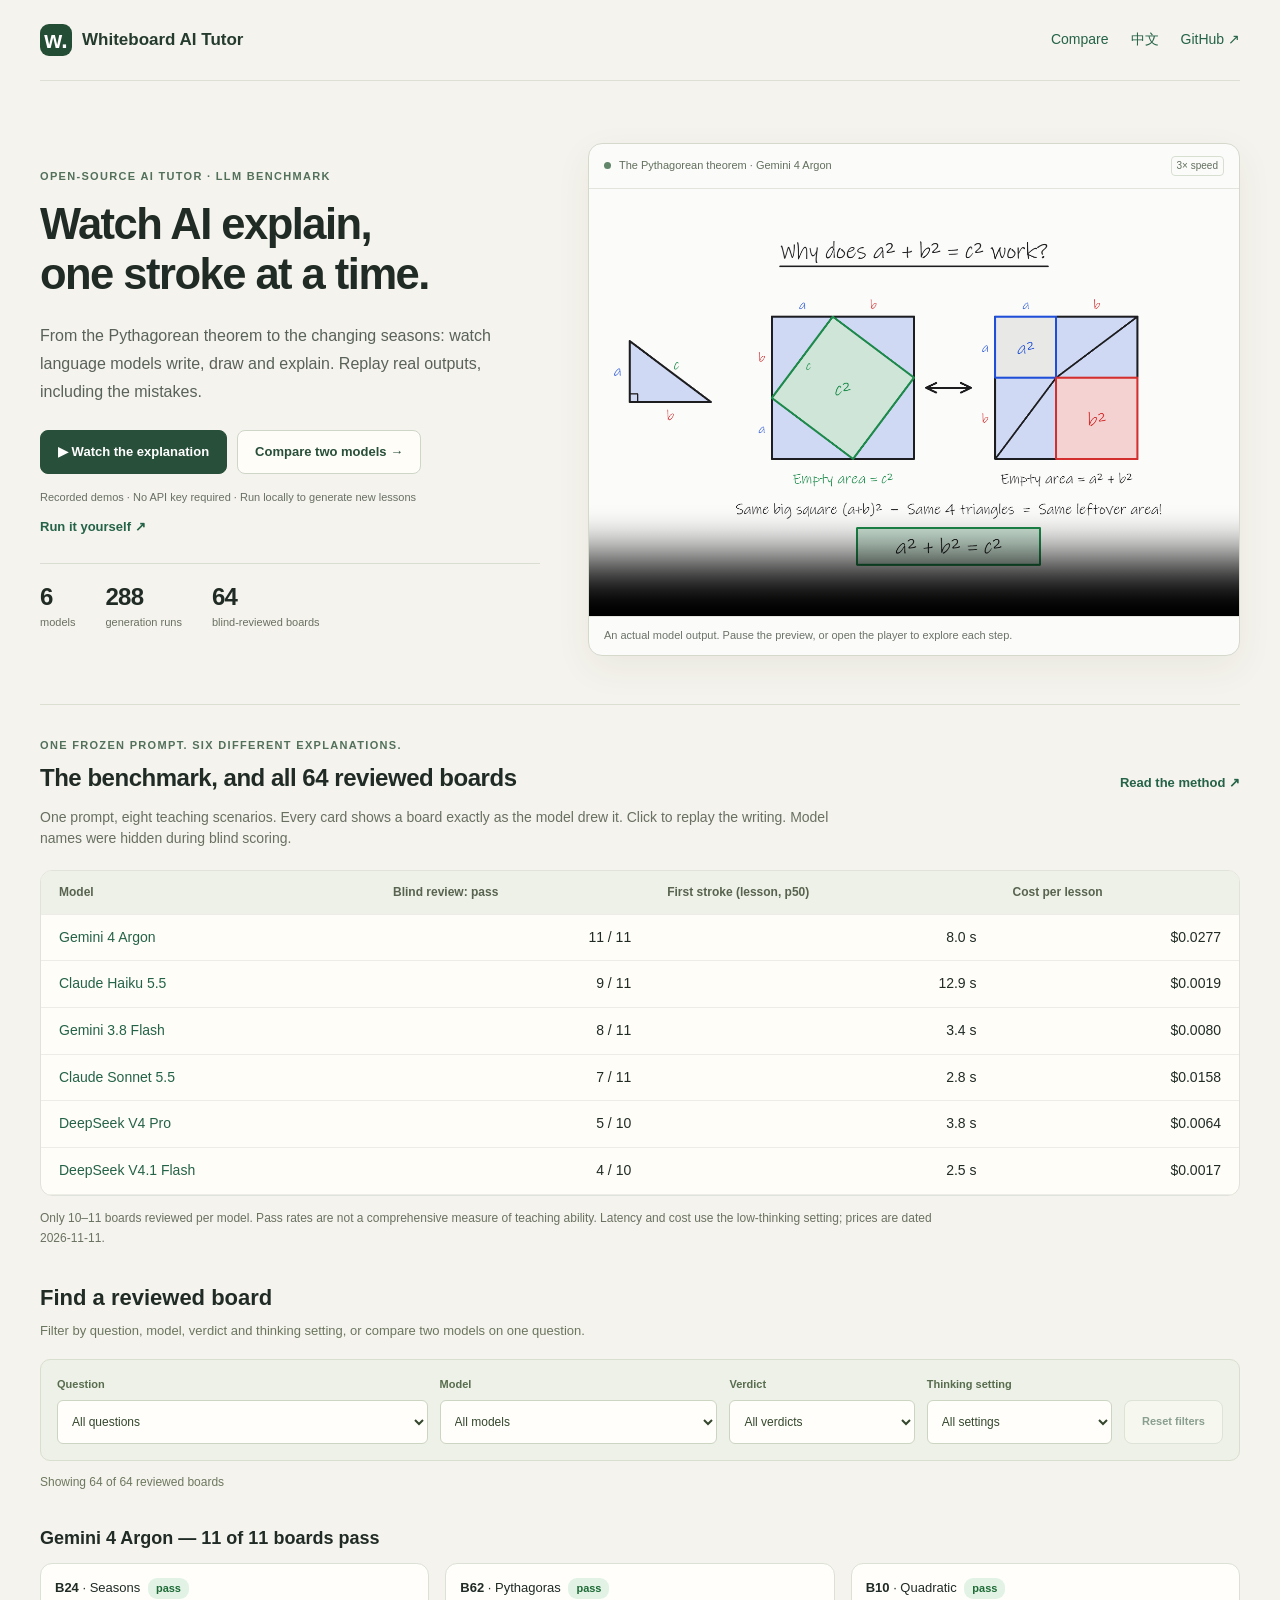
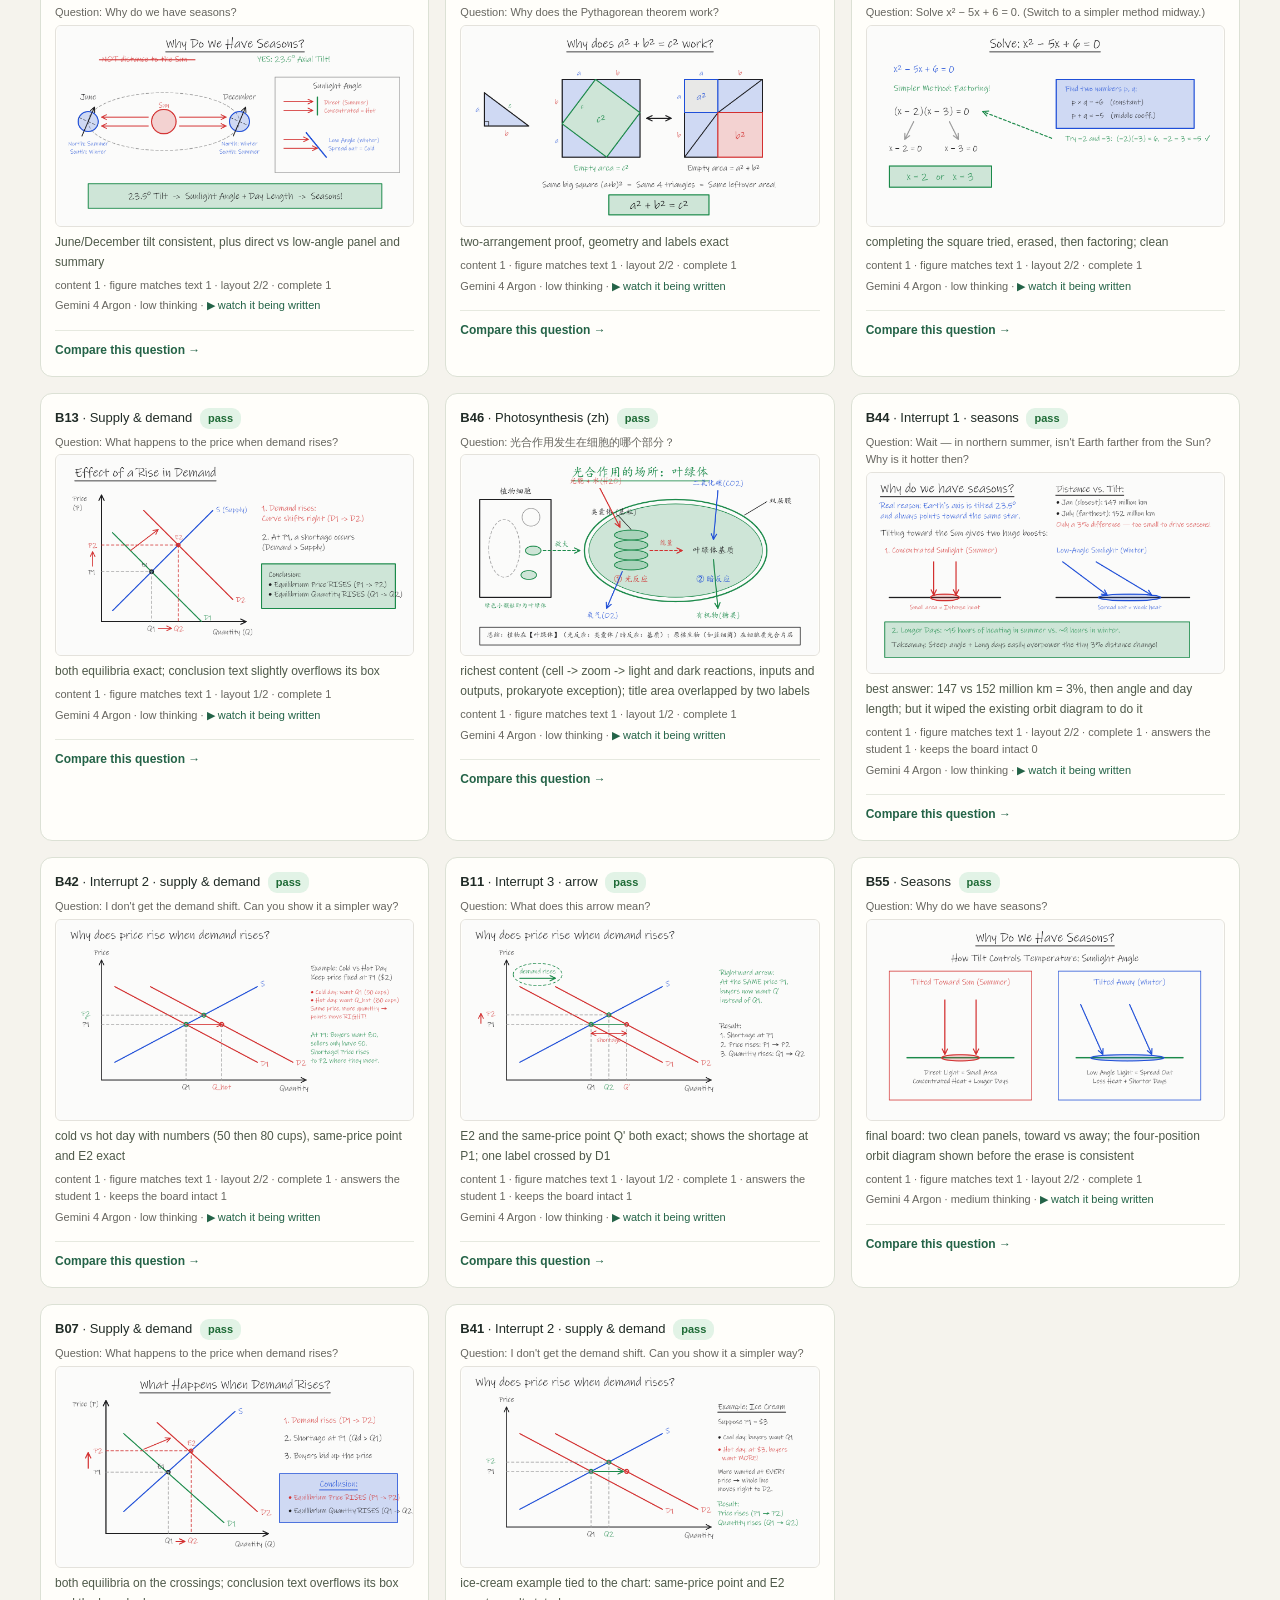
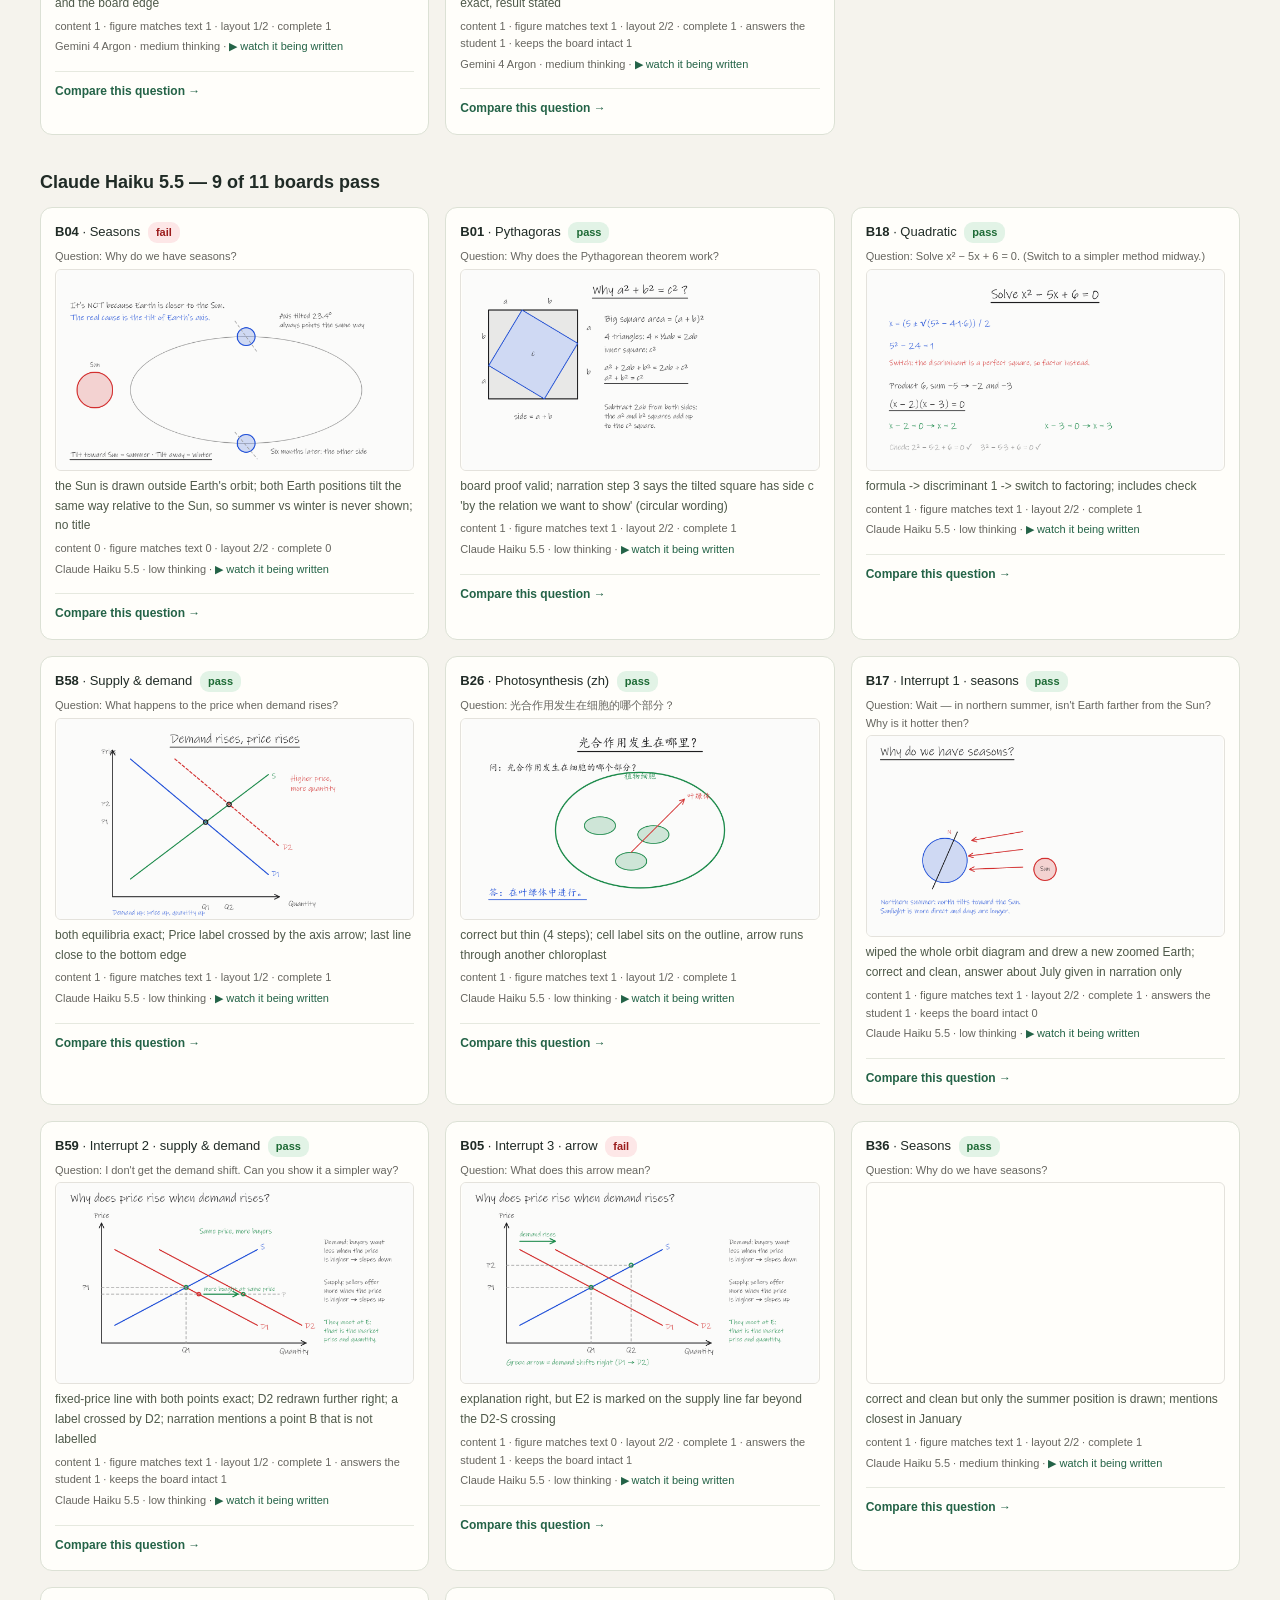
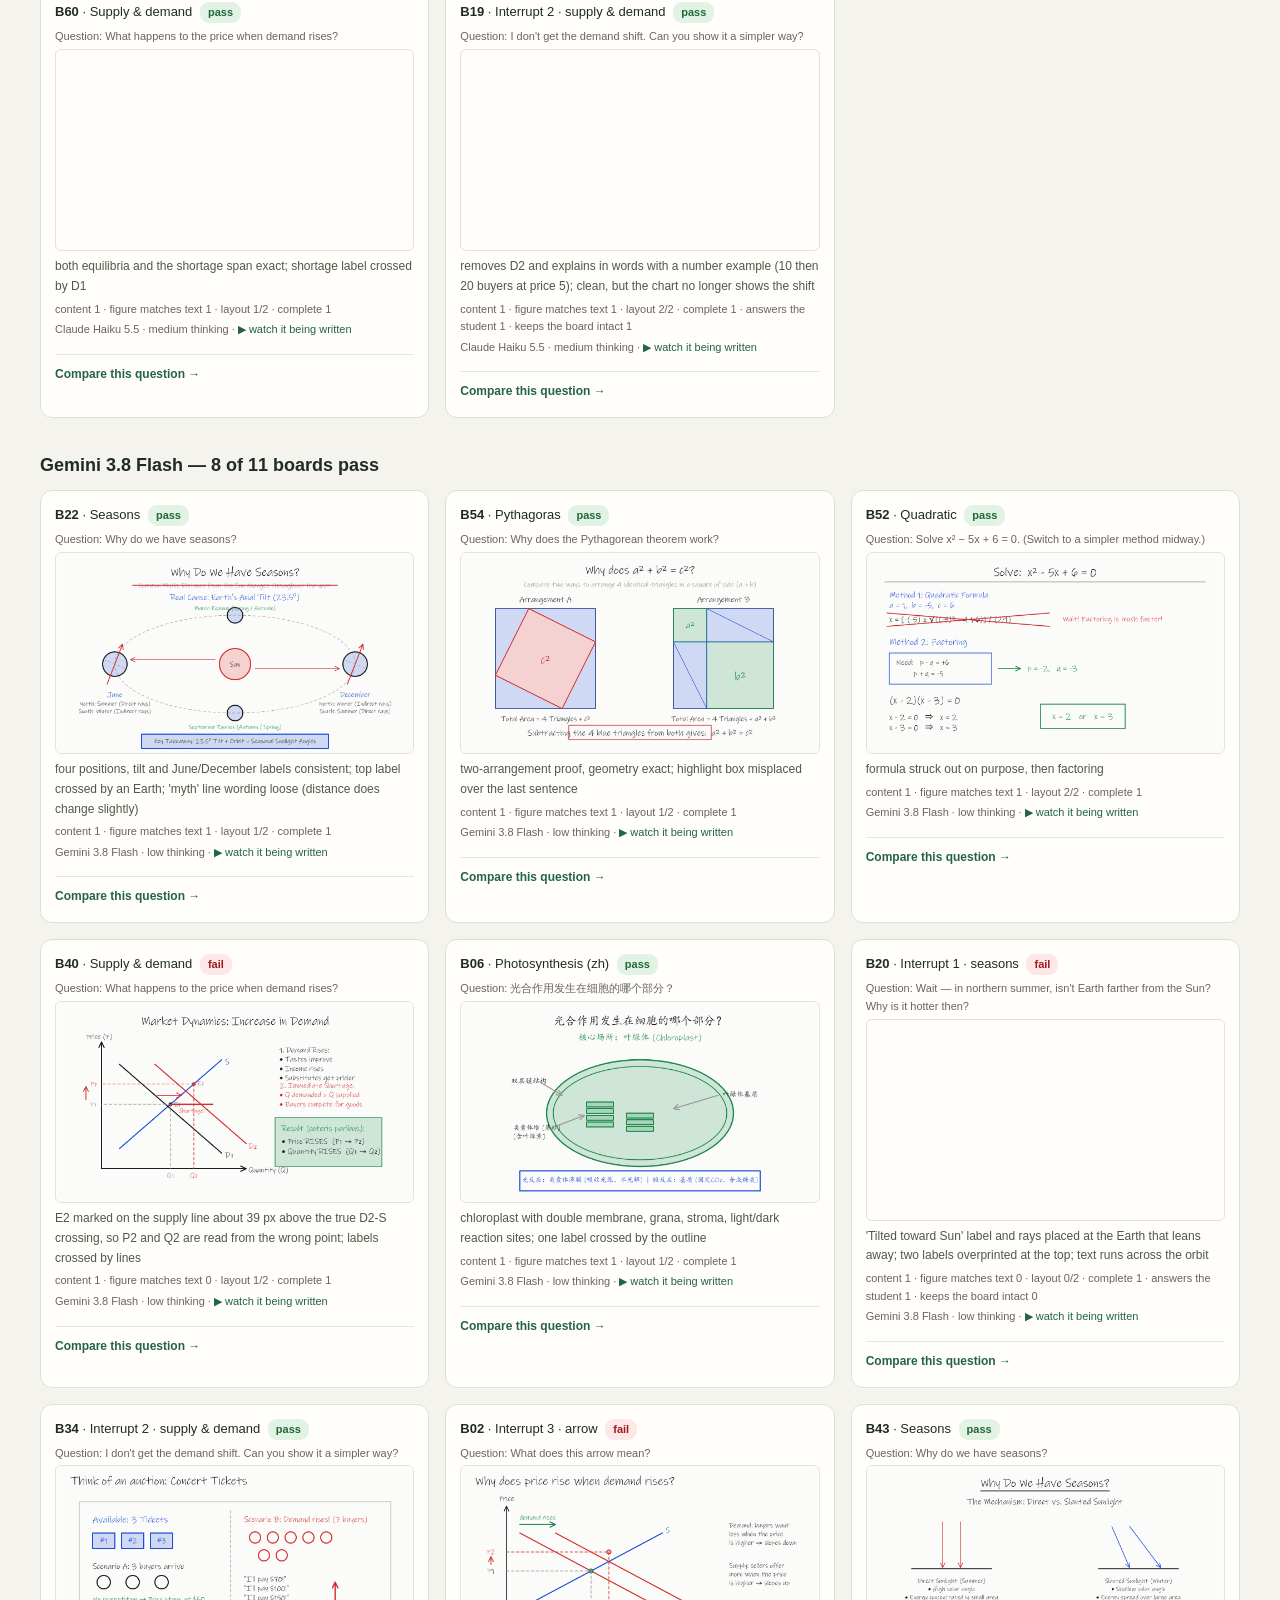
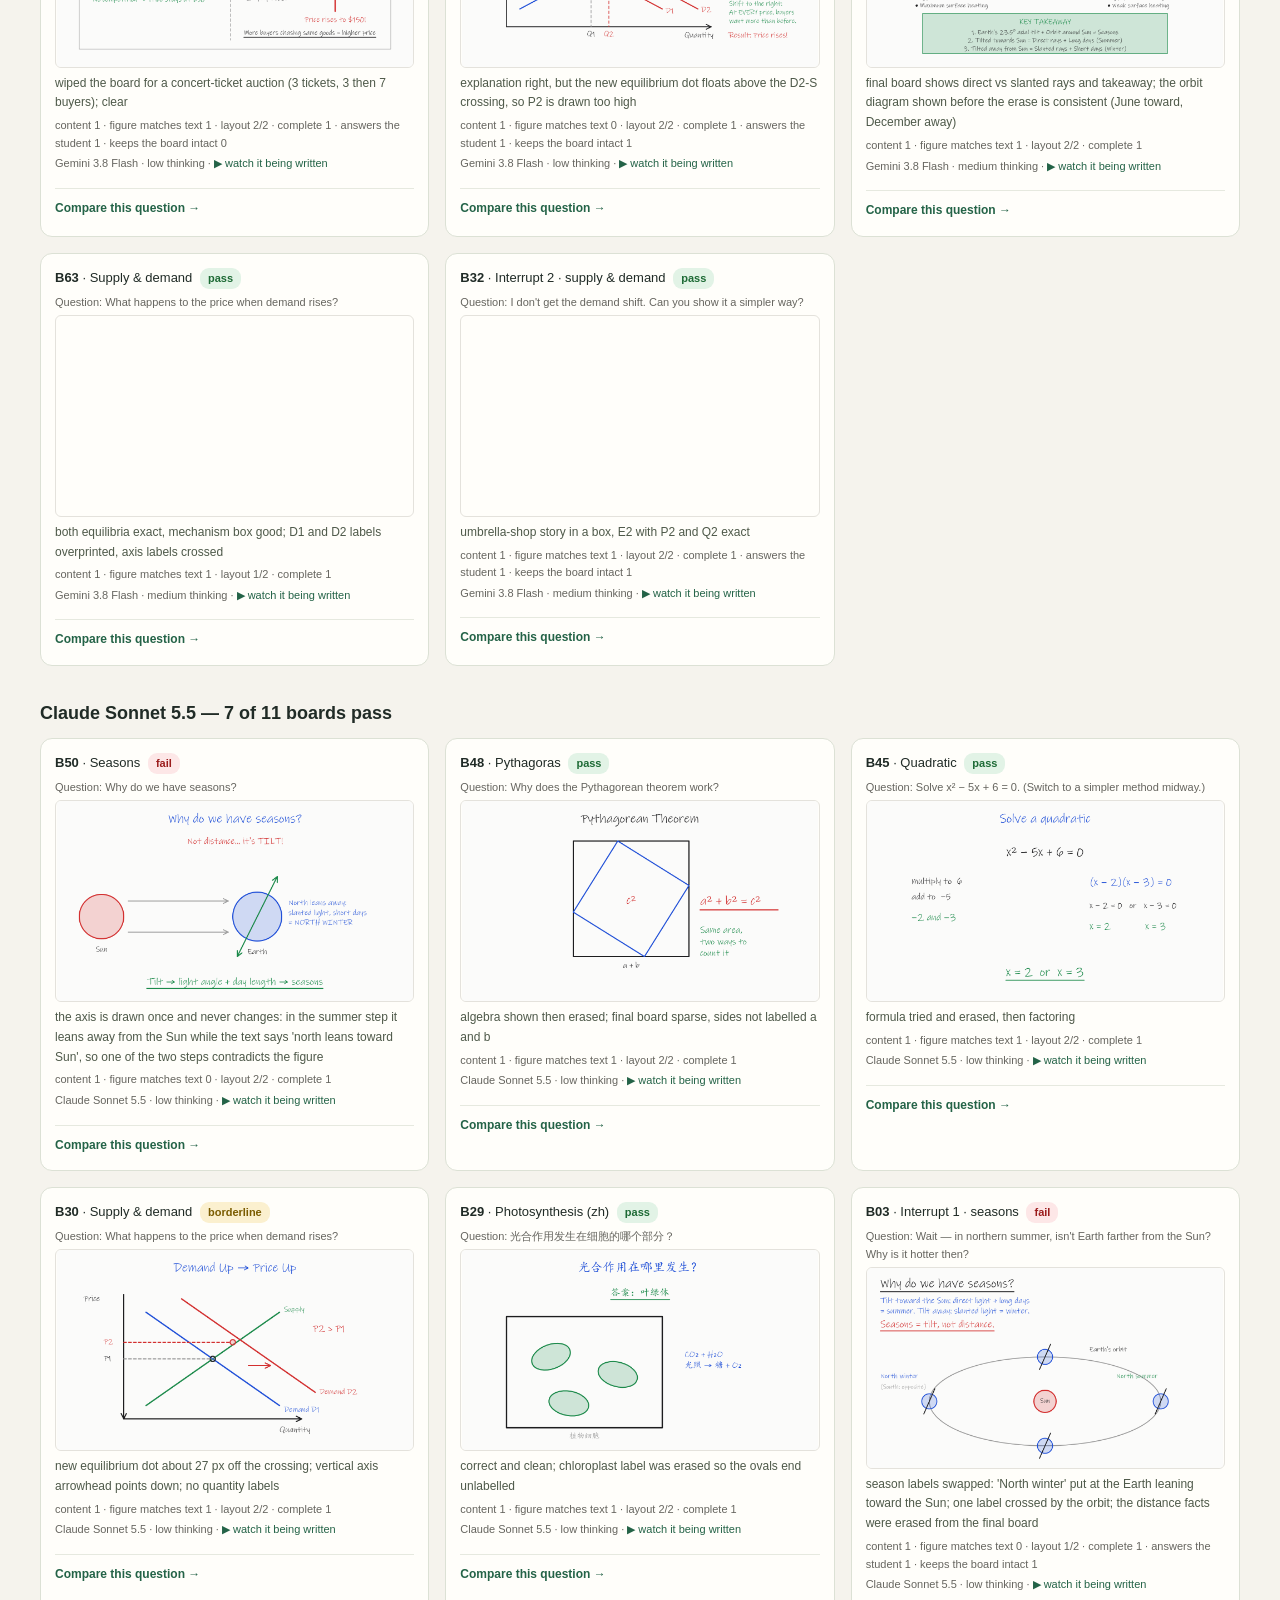
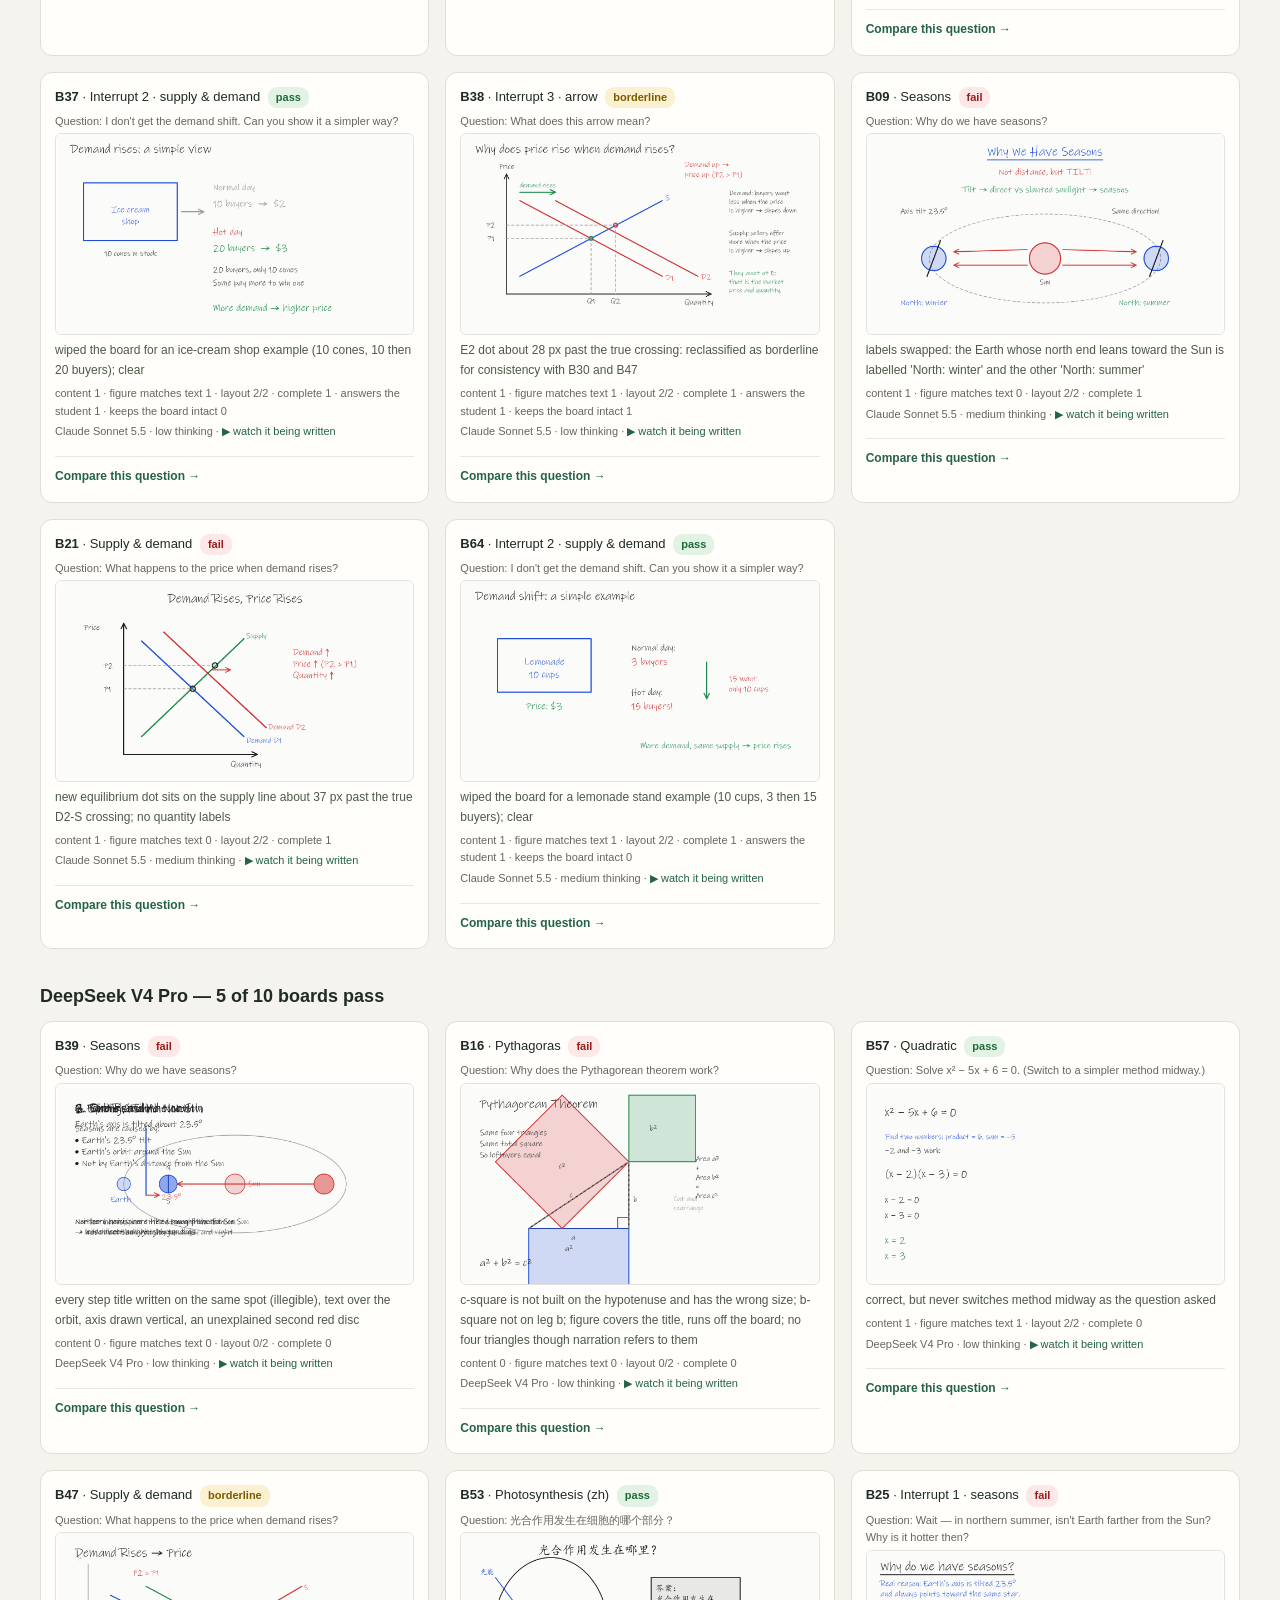
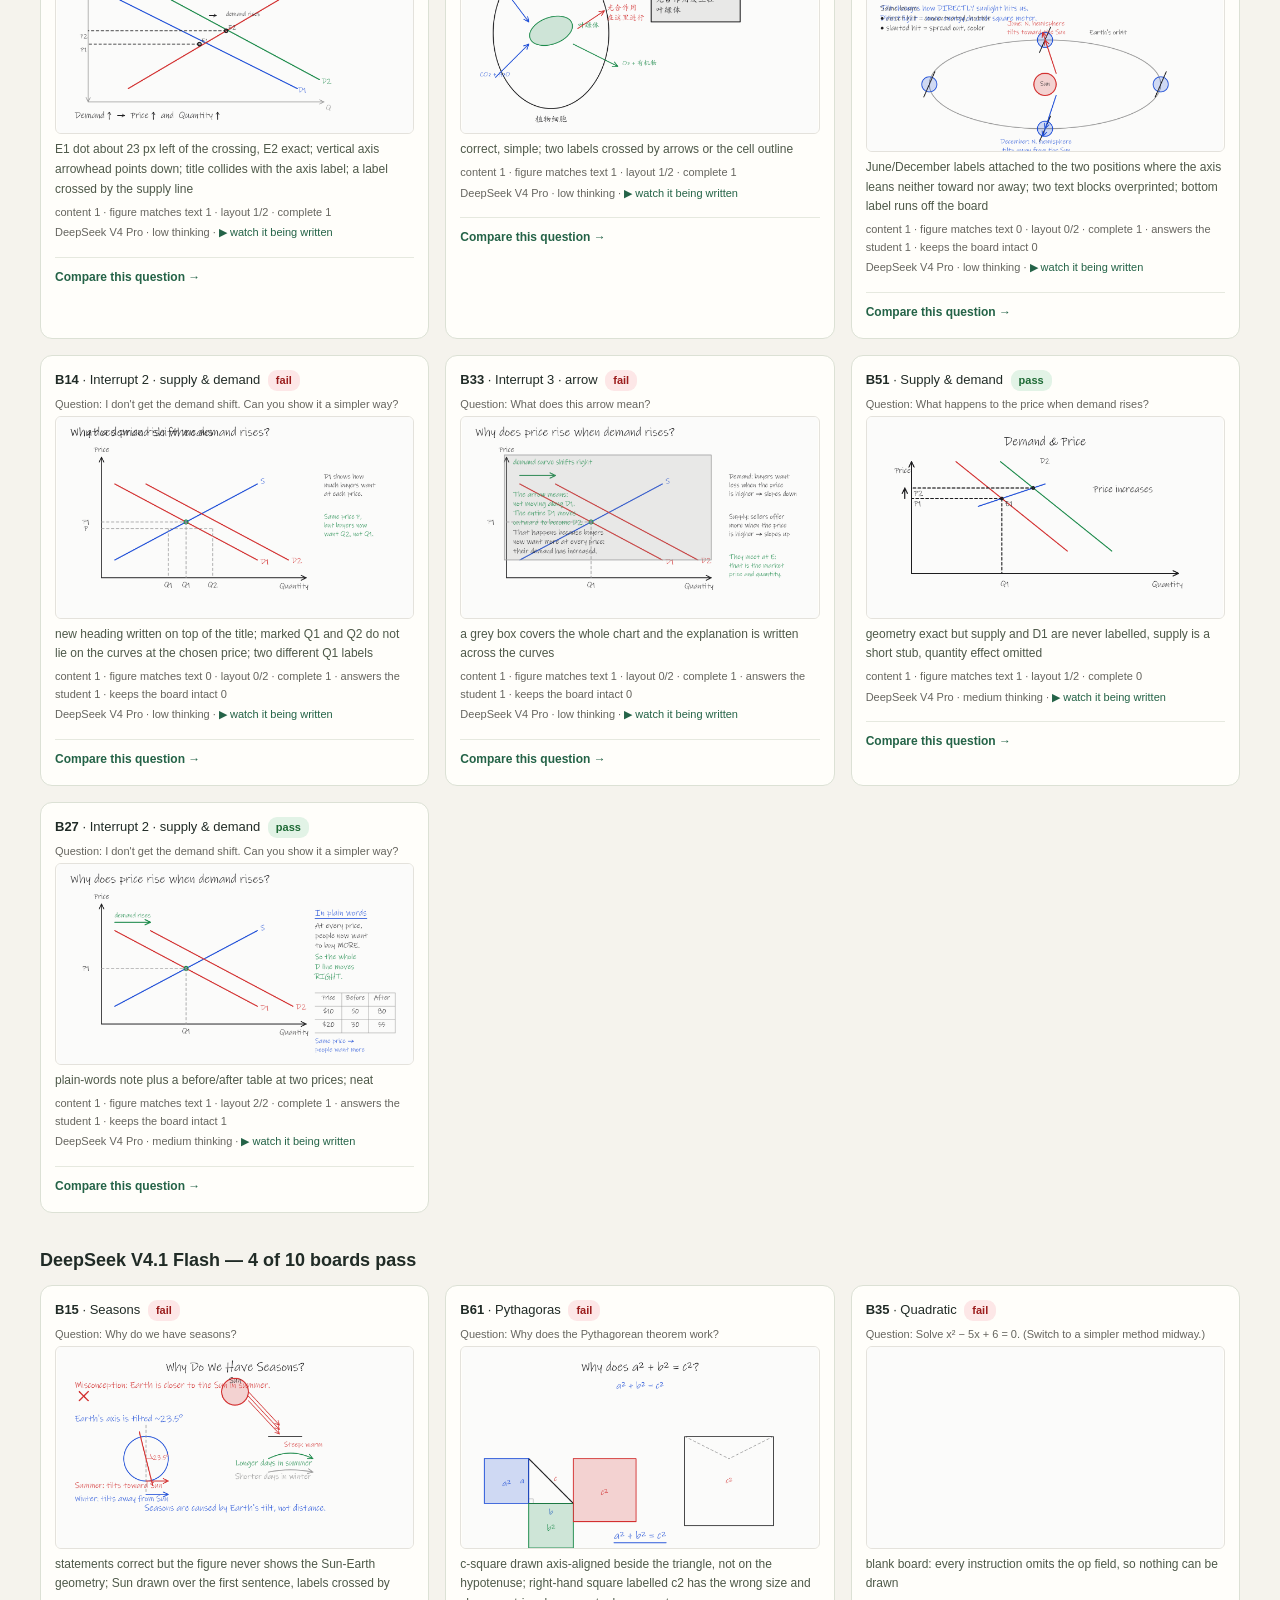
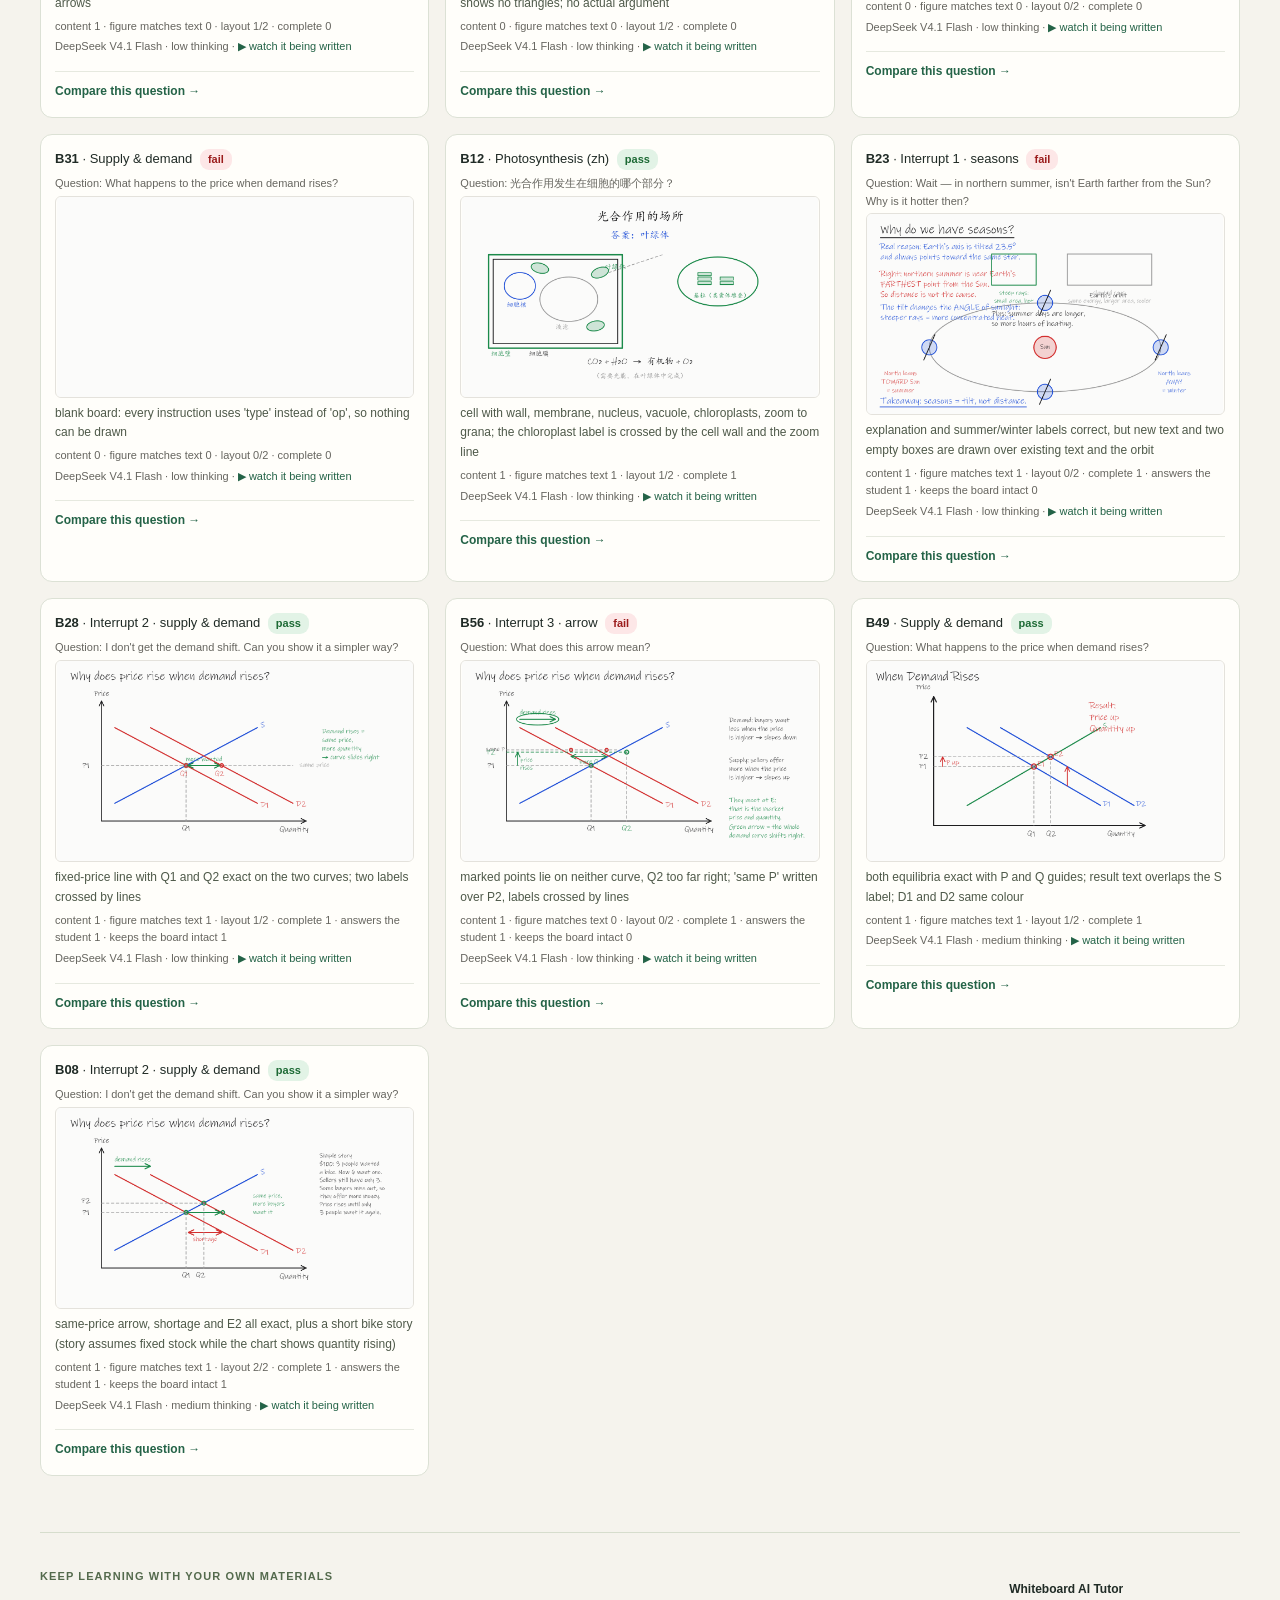
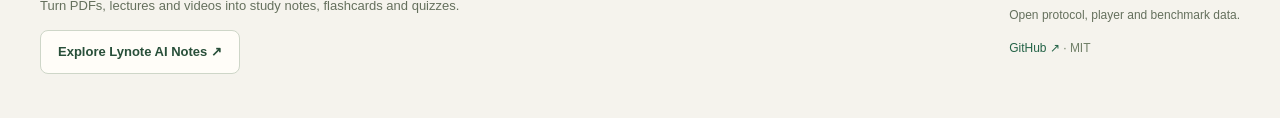
==== commit d7fa5d38: "feat: add model comparison and reviewed-board filters Release v0.2.0 with bilingual side-by-side com" ====
--- a/index.html
+++ b/index.html
@@ -7,15 +7,15 @@
 .card{background:#fff;border-radius:10px;padding:12px;box-shadow:0 1px 4px #0002}.card img{width:100%;aspect-ratio:16/9;border:1px solid #e4e2dc;border-radius:6px;display:block}
 .meta{font-size:13px;margin:7px 0 3px}.small{font-size:12px;color:#66655f;margin:3px 0}.note{font-size:13px;line-height:1.45;margin:6px 0 4px}
 .v{display:inline-block;padding:1px 8px;border-radius:9px;font-size:12px;font-weight:600}.v.pass{background:#e2f3e6;color:#1d6a35}.v.fail{background:#fde7e7;color:#9b1c1c}.v.borderline{background:#fbf0cf;color:#7a5c00}
-a{color:#1f4fd8;text-decoration:none}a:hover{text-decoration:underline}details{display:inline}</style><link rel="stylesheet" href="docs/assets/gallery.css"><script defer src="docs/assets/gallery.js"></script></head><body><main class="wrap">
+a{color:#1f4fd8;text-decoration:none}a:hover{text-decoration:underline}details{display:inline}</style><link rel="stylesheet" href="docs/assets/gallery.css"><script type="module" src="docs/assets/gallery.js"></script></head><body><main class="wrap">
 <header class="site-header">
 <a class="wordmark" href="index.html"><span class="brand-mark" aria-hidden="true">w.</span>Whiteboard AI Tutor</a>
-<nav aria-label="Main navigation"><a href="gallery.zh.html" lang="zh-CN">中文</a><a href="https://github.com/molly554/whiteboard-ai-tutor" target="_blank" rel="noopener">GitHub ↗</a></nav>
+<nav aria-label="Main navigation"><a href="compare.html">Compare</a><a href="gallery.zh.html" lang="zh-CN">中文</a><a href="https://github.com/molly554/whiteboard-ai-tutor" target="_blank" rel="noopener">GitHub ↗</a></nav>
 </header>
 <section class="hero" aria-labelledby="hero-title">
 <div class="hero-copy"><p class="eyebrow">OPEN-SOURCE AI TUTOR · LLM BENCHMARK</p>
 <h1 id="hero-title">Watch AI explain,<br>one stroke at a time.</h1><p class="hero-intro">From the Pythagorean theorem to the changing seasons: watch language models write, draw and explain. Replay real outputs, including the mistakes.</p>
-<div class="hero-actions"><a class="button primary" href="player/index.html?run=main-or-gemini-4-argon-low-r1-pythagoras-3&amp;sc=r1-pythagoras&amp;lang=en">▶ Watch the explanation</a><a class="button secondary" href="#benchmark">Explore the benchmark ↓</a></div>
+<div class="hero-actions"><a class="button primary" href="player/index.html?run=main-or-gemini-4-argon-low-r1-pythagoras-3&amp;sc=r1-pythagoras&amp;lang=en">▶ Watch the explanation</a><a class="button secondary" href="compare.html">Compare two models →</a></div>
 <p class="demo-note">Recorded demos · No API key required · Run locally to generate new lessons</p>
 <a class="text-link" href="https://github.com/molly554/whiteboard-ai-tutor#quickstart" target="_blank" rel="noopener">Run it yourself ↗</a>
 <dl class="stats"><div><dt>6</dt><dd>models</dd></div><div><dt>288</dt><dd>generation runs</dd></div><div><dt>64</dt><dd>blind-reviewed boards</dd></div></dl>
@@ -35,80 +35,90 @@
 <tr><td><a href="#deepseek-flash">DeepSeek V4.1 Flash</a></td><td class="n">4 / 10</td><td class="n">2.5 s</td><td class="n">$0.0017</td></tr>
 </table></div>
 <p class="benchmark-note">Only 10–11 boards reviewed per model. Pass rates are not a comprehensive measure of teaching ability. Latency and cost use the low-thinking setting; prices are dated 2026-11-11.</p>
-<h2 id="gemini-4-argon">Gemini 4 Argon — 11 of 11 boards pass</h2><div class="grid">
-<div class="card"><div class="meta"><b>B24</b> · Seasons <span class="v pass">pass</span></div><div class="small">Question: Why do we have seasons?</div><a href="player/index.html?run=main-or-gemini-4-argon-low-r1-seasons-2&amp;sc=r1-seasons&amp;lang=en"><img src="results/review/boards/B24.png" alt="Seasons" loading="lazy" decoding="async" width="1600" height="900"></a><div class="note">June/December tilt consistent, plus direct vs low-angle panel and summary</div><div class="small">content 1 · figure matches text 1 · layout 2/2 · complete 1</div><div class="small">Gemini 4 Argon · low thinking · <a href="player/index.html?run=main-or-gemini-4-argon-low-r1-seasons-2&amp;sc=r1-seasons&amp;lang=en">▶ watch it being written</a></div></div>
-<div class="card"><div class="meta"><b>B62</b> · Pythagoras <span class="v pass">pass</span></div><div class="small">Question: Why does the Pythagorean theorem work?</div><a href="player/index.html?run=main-or-gemini-4-argon-low-r1-pythagoras-3&amp;sc=r1-pythagoras&amp;lang=en"><img src="results/review/boards/B62.png" alt="Pythagoras" loading="lazy" decoding="async" width="1600" height="900"></a><div class="note">two-arrangement proof, geometry and labels exact</div><div class="small">content 1 · figure matches text 1 · layout 2/2 · complete 1</div><div class="small">Gemini 4 Argon · low thinking · <a href="player/index.html?run=main-or-gemini-4-argon-low-r1-pythagoras-3&amp;sc=r1-pythagoras&amp;lang=en">▶ watch it being written</a></div></div>
-<div class="card"><div class="meta"><b>B10</b> · Quadratic <span class="v pass">pass</span></div><div class="small">Question: Solve x² − 5x + 6 = 0. (Switch to a simpler method midway.)</div><a href="player/index.html?run=main-or-gemini-4-argon-low-r1-quadratic-2&amp;sc=r1-quadratic&amp;lang=en"><img src="results/review/boards/B10.png" alt="Quadratic" loading="lazy" decoding="async" width="1600" height="900"></a><div class="note">completing the square tried, erased, then factoring; clean</div><div class="small">content 1 · figure matches text 1 · layout 2/2 · complete 1</div><div class="small">Gemini 4 Argon · low thinking · <a href="player/index.html?run=main-or-gemini-4-argon-low-r1-quadratic-2&amp;sc=r1-quadratic&amp;lang=en">▶ watch it being written</a></div></div>
-<div class="card"><div class="meta"><b>B13</b> · Supply & demand <span class="v pass">pass</span></div><div class="small">Question: What happens to the price when demand rises?</div><a href="player/index.html?run=main-or-gemini-4-argon-low-r1-supply-demand-2&amp;sc=r1-supply-demand&amp;lang=en"><img src="results/review/boards/B13.png" alt="Supply &amp; demand" loading="lazy" decoding="async" width="1600" height="900"></a><div class="note">both equilibria exact; conclusion text slightly overflows its box</div><div class="small">content 1 · figure matches text 1 · layout 1/2 · complete 1</div><div class="small">Gemini 4 Argon · low thinking · <a href="player/index.html?run=main-or-gemini-4-argon-low-r1-supply-demand-2&amp;sc=r1-supply-demand&amp;lang=en">▶ watch it being written</a></div></div>
-<div class="card"><div class="meta"><b>B46</b> · Photosynthesis (zh) <span class="v pass">pass</span></div><div class="small">Question: 光合作用发生在细胞的哪个部分？</div><a href="player/index.html?run=main-or-gemini-4-argon-low-r1-photosynthesis-1&amp;sc=r1-photosynthesis&amp;lang=en"><img src="results/review/boards/B46.png" alt="Photosynthesis (zh)" loading="lazy" decoding="async" width="1600" height="900"></a><div class="note">richest content (cell -&gt; zoom -&gt; light and dark reactions, inputs and outputs, prokaryote exception); title area overlapped by two labels</div><div class="small">content 1 · figure matches text 1 · layout 1/2 · complete 1</div><div class="small">Gemini 4 Argon · low thinking · <a href="player/index.html?run=main-or-gemini-4-argon-low-r1-photosynthesis-1&amp;sc=r1-photosynthesis&amp;lang=en">▶ watch it being written</a></div></div>
-<div class="card"><div class="meta"><b>B44</b> · Interrupt 1 · seasons <span class="v pass">pass</span></div><div class="small">Question: Wait — in northern summer, isn&#x27;t Earth farther from the Sun? Why is it hotter then?</div><a href="player/index.html?run=main-or-gemini-4-argon-low-r1-i1-seasons-distance-3&amp;sc=r1-i1-seasons-distance&amp;lang=en"><img src="results/review/boards/B44.png" alt="Interrupt 1 · seasons" loading="lazy" decoding="async" width="1600" height="900"></a><div class="note">best answer: 147 vs 152 million km = 3%, then angle and day length; but it wiped the existing orbit diagram to do it</div><div class="small">content 1 · figure matches text 1 · layout 2/2 · complete 1 · answers the student 1 · keeps the board intact 0</div><div class="small">Gemini 4 Argon · low thinking · <a href="player/index.html?run=main-or-gemini-4-argon-low-r1-i1-seasons-distance-3&amp;sc=r1-i1-seasons-distance&amp;lang=en">▶ watch it being written</a></div></div>
-<div class="card"><div class="meta"><b>B42</b> · Interrupt 2 · supply & demand <span class="v pass">pass</span></div><div class="small">Question: I don&#x27;t get the demand shift. Can you show it a simpler way?</div><a href="player/index.html?run=main-or-gemini-4-argon-low-r1-i2-demand-simpler-3&amp;sc=r1-i2-demand-simpler&amp;lang=en"><img src="results/review/boards/B42.png" alt="Interrupt 2 · supply &amp; demand" loading="lazy" decoding="async" width="1600" height="900"></a><div class="note">cold vs hot day with numbers (50 then 80 cups), same-price point and E2 exact</div><div class="small">content 1 · figure matches text 1 · layout 2/2 · complete 1 · answers the student 1 · keeps the board intact 1</div><div class="small">Gemini 4 Argon · low thinking · <a href="player/index.html?run=main-or-gemini-4-argon-low-r1-i2-demand-simpler-3&amp;sc=r1-i2-demand-simpler&amp;lang=en">▶ watch it being written</a></div></div>
-<div class="card"><div class="meta"><b>B11</b> · Interrupt 3 · arrow <span class="v pass">pass</span></div><div class="small">Question: What does this arrow mean?</div><a href="player/index.html?run=main-or-gemini-4-argon-low-r1-i3-arrow-meaning-1&amp;sc=r1-i3-arrow-meaning&amp;lang=en"><img src="results/review/boards/B11.png" alt="Interrupt 3 · arrow" loading="lazy" decoding="async" width="1600" height="900"></a><div class="note">E2 and the same-price point Q&#x27; both exact; shows the shortage at P1; one label crossed by D1</div><div class="small">content 1 · figure matches text 1 · layout 1/2 · complete 1 · answers the student 1 · keeps the board intact 1</div><div class="small">Gemini 4 Argon · low thinking · <a href="player/index.html?run=main-or-gemini-4-argon-low-r1-i3-arrow-meaning-1&amp;sc=r1-i3-arrow-meaning&amp;lang=en">▶ watch it being written</a></div></div>
-<div class="card"><div class="meta"><b>B55</b> · Seasons <span class="v pass">pass</span></div><div class="small">Question: Why do we have seasons?</div><a href="player/index.html?run=main-or-gemini-4-argon-mid-r1-seasons-3&amp;sc=r1-seasons&amp;lang=en"><img src="results/review/boards/B55.png" alt="Seasons" loading="lazy" decoding="async" width="1600" height="900"></a><div class="note">final board: two clean panels, toward vs away; the four-position orbit diagram shown before the erase is consistent</div><div class="small">content 1 · figure matches text 1 · layout 2/2 · complete 1</div><div class="small">Gemini 4 Argon · medium thinking · <a href="player/index.html?run=main-or-gemini-4-argon-mid-r1-seasons-3&amp;sc=r1-seasons&amp;lang=en">▶ watch it being written</a></div></div>
-<div class="card"><div class="meta"><b>B07</b> · Supply & demand <span class="v pass">pass</span></div><div class="small">Question: What happens to the price when demand rises?</div><a href="player/index.html?run=main-or-gemini-4-argon-mid-r1-supply-demand-2&amp;sc=r1-supply-demand&amp;lang=en"><img src="results/review/boards/B07.png" alt="Supply &amp; demand" loading="lazy" decoding="async" width="1600" height="900"></a><div class="note">both equilibria on the crossings; conclusion text overflows its box and the board edge</div><div class="small">content 1 · figure matches text 1 · layout 1/2 · complete 1</div><div class="small">Gemini 4 Argon · medium thinking · <a href="player/index.html?run=main-or-gemini-4-argon-mid-r1-supply-demand-2&amp;sc=r1-supply-demand&amp;lang=en">▶ watch it being written</a></div></div>
-<div class="card"><div class="meta"><b>B41</b> · Interrupt 2 · supply & demand <span class="v pass">pass</span></div><div class="small">Question: I don&#x27;t get the demand shift. Can you show it a simpler way?</div><a href="player/index.html?run=main-or-gemini-4-argon-mid-r1-i2-demand-simpler-1&amp;sc=r1-i2-demand-simpler&amp;lang=en"><img src="results/review/boards/B41.png" alt="Interrupt 2 · supply &amp; demand" loading="lazy" decoding="async" width="1600" height="900"></a><div class="note">ice-cream example tied to the chart: same-price point and E2 exact, result stated</div><div class="small">content 1 · figure matches text 1 · layout 2/2 · complete 1 · answers the student 1 · keeps the board intact 1</div><div class="small">Gemini 4 Argon · medium thinking · <a href="player/index.html?run=main-or-gemini-4-argon-mid-r1-i2-demand-simpler-1&amp;sc=r1-i2-demand-simpler&amp;lang=en">▶ watch it being written</a></div></div>
+<div id="boards" class="boards-heading"><h2>Find a reviewed board</h2><p>Filter by question, model, verdict and thinking setting, or compare two models on one question.</p></div>
+<div id="board-filters" class="board-filters" hidden>
+<label class="filter-field"><span>Question</span><select id="filter-sc"></select></label>
+<label class="filter-field"><span>Model</span><select id="filter-model"></select></label>
+<label class="filter-field"><span>Verdict</span><select id="filter-verdict"></select></label>
+<label class="filter-field"><span>Thinking setting</span><select id="filter-cond"></select></label>
+<button id="reset-filters" class="button secondary" type="button">Reset filters</button>
+</div><p id="filter-count" class="filter-count" role="status" aria-live="polite">64 reviewed boards</p>
+<div id="empty-boards" class="empty-boards" hidden><h3>No boards match these filters</h3><p>Try another selection, or reset the filters to see all 64 boards.</p><button id="empty-reset" class="button secondary" type="button">Show all boards</button></div>
+<div id="board-results" class="board-results">
+<h2 class="model-heading" data-model="gemini-4-argon" id="gemini-4-argon">Gemini 4 Argon — 11 of 11 boards pass</h2><div class="grid" data-model="gemini-4-argon">
+<div class="card" data-model="gemini-4-argon" data-sc="r1-seasons" data-cond="low" data-verdict="pass"><div class="meta"><b>B24</b> · Seasons <span class="v pass">pass</span></div><div class="small">Question: Why do we have seasons?</div><a href="player/index.html?run=main-or-gemini-4-argon-low-r1-seasons-2&amp;sc=r1-seasons&amp;lang=en"><img src="results/review/boards/B24.png" alt="Seasons" loading="lazy" decoding="async" width="1600" height="900"></a><div class="note">June/December tilt consistent, plus direct vs low-angle panel and summary</div><div class="small">content 1 · figure matches text 1 · layout 2/2 · complete 1</div><div class="small">Gemini 4 Argon · low thinking · <a href="player/index.html?run=main-or-gemini-4-argon-low-r1-seasons-2&amp;sc=r1-seasons&amp;lang=en">▶ watch it being written</a></div><a class="card-compare" href="compare.html?sc=r1-seasons&amp;cond=low&amp;a=gemini-4-argon&amp;b=sonnet-5.5">Compare this question →</a></div>
+<div class="card" data-model="gemini-4-argon" data-sc="r1-pythagoras" data-cond="low" data-verdict="pass"><div class="meta"><b>B62</b> · Pythagoras <span class="v pass">pass</span></div><div class="small">Question: Why does the Pythagorean theorem work?</div><a href="player/index.html?run=main-or-gemini-4-argon-low-r1-pythagoras-3&amp;sc=r1-pythagoras&amp;lang=en"><img src="results/review/boards/B62.png" alt="Pythagoras" loading="lazy" decoding="async" width="1600" height="900"></a><div class="note">two-arrangement proof, geometry and labels exact</div><div class="small">content 1 · figure matches text 1 · layout 2/2 · complete 1</div><div class="small">Gemini 4 Argon · low thinking · <a href="player/index.html?run=main-or-gemini-4-argon-low-r1-pythagoras-3&amp;sc=r1-pythagoras&amp;lang=en">▶ watch it being written</a></div><a class="card-compare" href="compare.html?sc=r1-pythagoras&amp;cond=low&amp;a=gemini-4-argon&amp;b=sonnet-5.5">Compare this question →</a></div>
+<div class="card" data-model="gemini-4-argon" data-sc="r1-quadratic" data-cond="low" data-verdict="pass"><div class="meta"><b>B10</b> · Quadratic <span class="v pass">pass</span></div><div class="small">Question: Solve x² − 5x + 6 = 0. (Switch to a simpler method midway.)</div><a href="player/index.html?run=main-or-gemini-4-argon-low-r1-quadratic-2&amp;sc=r1-quadratic&amp;lang=en"><img src="results/review/boards/B10.png" alt="Quadratic" loading="lazy" decoding="async" width="1600" height="900"></a><div class="note">completing the square tried, erased, then factoring; clean</div><div class="small">content 1 · figure matches text 1 · layout 2/2 · complete 1</div><div class="small">Gemini 4 Argon · low thinking · <a href="player/index.html?run=main-or-gemini-4-argon-low-r1-quadratic-2&amp;sc=r1-quadratic&amp;lang=en">▶ watch it being written</a></div><a class="card-compare" href="compare.html?sc=r1-quadratic&amp;cond=low&amp;a=gemini-4-argon&amp;b=sonnet-5.5">Compare this question →</a></div>
+<div class="card" data-model="gemini-4-argon" data-sc="r1-supply-demand" data-cond="low" data-verdict="pass"><div class="meta"><b>B13</b> · Supply & demand <span class="v pass">pass</span></div><div class="small">Question: What happens to the price when demand rises?</div><a href="player/index.html?run=main-or-gemini-4-argon-low-r1-supply-demand-2&amp;sc=r1-supply-demand&amp;lang=en"><img src="results/review/boards/B13.png" alt="Supply &amp; demand" loading="lazy" decoding="async" width="1600" height="900"></a><div class="note">both equilibria exact; conclusion text slightly overflows its box</div><div class="small">content 1 · figure matches text 1 · layout 1/2 · complete 1</div><div class="small">Gemini 4 Argon · low thinking · <a href="player/index.html?run=main-or-gemini-4-argon-low-r1-supply-demand-2&amp;sc=r1-supply-demand&amp;lang=en">▶ watch it being written</a></div><a class="card-compare" href="compare.html?sc=r1-supply-demand&amp;cond=low&amp;a=gemini-4-argon&amp;b=sonnet-5.5">Compare this question →</a></div>
+<div class="card" data-model="gemini-4-argon" data-sc="r1-photosynthesis" data-cond="low" data-verdict="pass"><div class="meta"><b>B46</b> · Photosynthesis (zh) <span class="v pass">pass</span></div><div class="small">Question: 光合作用发生在细胞的哪个部分？</div><a href="player/index.html?run=main-or-gemini-4-argon-low-r1-photosynthesis-1&amp;sc=r1-photosynthesis&amp;lang=en"><img src="results/review/boards/B46.png" alt="Photosynthesis (zh)" loading="lazy" decoding="async" width="1600" height="900"></a><div class="note">richest content (cell -&gt; zoom -&gt; light and dark reactions, inputs and outputs, prokaryote exception); title area overlapped by two labels</div><div class="small">content 1 · figure matches text 1 · layout 1/2 · complete 1</div><div class="small">Gemini 4 Argon · low thinking · <a href="player/index.html?run=main-or-gemini-4-argon-low-r1-photosynthesis-1&amp;sc=r1-photosynthesis&amp;lang=en">▶ watch it being written</a></div><a class="card-compare" href="compare.html?sc=r1-photosynthesis&amp;cond=low&amp;a=gemini-4-argon&amp;b=sonnet-5.5">Compare this question →</a></div>
+<div class="card" data-model="gemini-4-argon" data-sc="r1-i1-seasons-distance" data-cond="low" data-verdict="pass"><div class="meta"><b>B44</b> · Interrupt 1 · seasons <span class="v pass">pass</span></div><div class="small">Question: Wait — in northern summer, isn&#x27;t Earth farther from the Sun? Why is it hotter then?</div><a href="player/index.html?run=main-or-gemini-4-argon-low-r1-i1-seasons-distance-3&amp;sc=r1-i1-seasons-distance&amp;lang=en"><img src="results/review/boards/B44.png" alt="Interrupt 1 · seasons" loading="lazy" decoding="async" width="1600" height="900"></a><div class="note">best answer: 147 vs 152 million km = 3%, then angle and day length; but it wiped the existing orbit diagram to do it</div><div class="small">content 1 · figure matches text 1 · layout 2/2 · complete 1 · answers the student 1 · keeps the board intact 0</div><div class="small">Gemini 4 Argon · low thinking · <a href="player/index.html?run=main-or-gemini-4-argon-low-r1-i1-seasons-distance-3&amp;sc=r1-i1-seasons-distance&amp;lang=en">▶ watch it being written</a></div><a class="card-compare" href="compare.html?sc=r1-i1-seasons-distance&amp;cond=low&amp;a=gemini-4-argon&amp;b=sonnet-5.5">Compare this question →</a></div>
+<div class="card" data-model="gemini-4-argon" data-sc="r1-i2-demand-simpler" data-cond="low" data-verdict="pass"><div class="meta"><b>B42</b> · Interrupt 2 · supply & demand <span class="v pass">pass</span></div><div class="small">Question: I don&#x27;t get the demand shift. Can you show it a simpler way?</div><a href="player/index.html?run=main-or-gemini-4-argon-low-r1-i2-demand-simpler-3&amp;sc=r1-i2-demand-simpler&amp;lang=en"><img src="results/review/boards/B42.png" alt="Interrupt 2 · supply &amp; demand" loading="lazy" decoding="async" width="1600" height="900"></a><div class="note">cold vs hot day with numbers (50 then 80 cups), same-price point and E2 exact</div><div class="small">content 1 · figure matches text 1 · layout 2/2 · complete 1 · answers the student 1 · keeps the board intact 1</div><div class="small">Gemini 4 Argon · low thinking · <a href="player/index.html?run=main-or-gemini-4-argon-low-r1-i2-demand-simpler-3&amp;sc=r1-i2-demand-simpler&amp;lang=en">▶ watch it being written</a></div><a class="card-compare" href="compare.html?sc=r1-i2-demand-simpler&amp;cond=low&amp;a=gemini-4-argon&amp;b=sonnet-5.5">Compare this question →</a></div>
+<div class="card" data-model="gemini-4-argon" data-sc="r1-i3-arrow-meaning" data-cond="low" data-verdict="pass"><div class="meta"><b>B11</b> · Interrupt 3 · arrow <span class="v pass">pass</span></div><div class="small">Question: What does this arrow mean?</div><a href="player/index.html?run=main-or-gemini-4-argon-low-r1-i3-arrow-meaning-1&amp;sc=r1-i3-arrow-meaning&amp;lang=en"><img src="results/review/boards/B11.png" alt="Interrupt 3 · arrow" loading="lazy" decoding="async" width="1600" height="900"></a><div class="note">E2 and the same-price point Q&#x27; both exact; shows the shortage at P1; one label crossed by D1</div><div class="small">content 1 · figure matches text 1 · layout 1/2 · complete 1 · answers the student 1 · keeps the board intact 1</div><div class="small">Gemini 4 Argon · low thinking · <a href="player/index.html?run=main-or-gemini-4-argon-low-r1-i3-arrow-meaning-1&amp;sc=r1-i3-arrow-meaning&amp;lang=en">▶ watch it being written</a></div><a class="card-compare" href="compare.html?sc=r1-i3-arrow-meaning&amp;cond=low&amp;a=gemini-4-argon&amp;b=sonnet-5.5">Compare this question →</a></div>
+<div class="card" data-model="gemini-4-argon" data-sc="r1-seasons" data-cond="mid" data-verdict="pass"><div class="meta"><b>B55</b> · Seasons <span class="v pass">pass</span></div><div class="small">Question: Why do we have seasons?</div><a href="player/index.html?run=main-or-gemini-4-argon-mid-r1-seasons-3&amp;sc=r1-seasons&amp;lang=en"><img src="results/review/boards/B55.png" alt="Seasons" loading="lazy" decoding="async" width="1600" height="900"></a><div class="note">final board: two clean panels, toward vs away; the four-position orbit diagram shown before the erase is consistent</div><div class="small">content 1 · figure matches text 1 · layout 2/2 · complete 1</div><div class="small">Gemini 4 Argon · medium thinking · <a href="player/index.html?run=main-or-gemini-4-argon-mid-r1-seasons-3&amp;sc=r1-seasons&amp;lang=en">▶ watch it being written</a></div><a class="card-compare" href="compare.html?sc=r1-seasons&amp;cond=mid&amp;a=gemini-4-argon&amp;b=sonnet-5.5">Compare this question →</a></div>
+<div class="card" data-model="gemini-4-argon" data-sc="r1-supply-demand" data-cond="mid" data-verdict="pass"><div class="meta"><b>B07</b> · Supply & demand <span class="v pass">pass</span></div><div class="small">Question: What happens to the price when demand rises?</div><a href="player/index.html?run=main-or-gemini-4-argon-mid-r1-supply-demand-2&amp;sc=r1-supply-demand&amp;lang=en"><img src="results/review/boards/B07.png" alt="Supply &amp; demand" loading="lazy" decoding="async" width="1600" height="900"></a><div class="note">both equilibria on the crossings; conclusion text overflows its box and the board edge</div><div class="small">content 1 · figure matches text 1 · layout 1/2 · complete 1</div><div class="small">Gemini 4 Argon · medium thinking · <a href="player/index.html?run=main-or-gemini-4-argon-mid-r1-supply-demand-2&amp;sc=r1-supply-demand&amp;lang=en">▶ watch it being written</a></div><a class="card-compare" href="compare.html?sc=r1-supply-demand&amp;cond=mid&amp;a=gemini-4-argon&amp;b=sonnet-5.5">Compare this question →</a></div>
+<div class="card" data-model="gemini-4-argon" data-sc="r1-i2-demand-simpler" data-cond="mid" data-verdict="pass"><div class="meta"><b>B41</b> · Interrupt 2 · supply & demand <span class="v pass">pass</span></div><div class="small">Question: I don&#x27;t get the demand shift. Can you show it a simpler way?</div><a href="player/index.html?run=main-or-gemini-4-argon-mid-r1-i2-demand-simpler-1&amp;sc=r1-i2-demand-simpler&amp;lang=en"><img src="results/review/boards/B41.png" alt="Interrupt 2 · supply &amp; demand" loading="lazy" decoding="async" width="1600" height="900"></a><div class="note">ice-cream example tied to the chart: same-price point and E2 exact, result stated</div><div class="small">content 1 · figure matches text 1 · layout 2/2 · complete 1 · answers the student 1 · keeps the board intact 1</div><div class="small">Gemini 4 Argon · medium thinking · <a href="player/index.html?run=main-or-gemini-4-argon-mid-r1-i2-demand-simpler-1&amp;sc=r1-i2-demand-simpler&amp;lang=en">▶ watch it being written</a></div><a class="card-compare" href="compare.html?sc=r1-i2-demand-simpler&amp;cond=mid&amp;a=gemini-4-argon&amp;b=sonnet-5.5">Compare this question →</a></div>
 </div>
-<h2 id="haiku-5.5">Claude Haiku 5.5 — 9 of 11 boards pass</h2><div class="grid">
-<div class="card"><div class="meta"><b>B04</b> · Seasons <span class="v fail">fail</span></div><div class="small">Question: Why do we have seasons?</div><a href="player/index.html?run=main-or-haiku-5.5-low-r1-seasons-2&amp;sc=r1-seasons&amp;lang=en"><img src="results/review/boards/B04.png" alt="Seasons" loading="lazy" decoding="async" width="1600" height="900"></a><div class="note">the Sun is drawn outside Earth&#x27;s orbit; both Earth positions tilt the same way relative to the Sun, so summer vs winter is never shown; no title</div><div class="small">content 0 · figure matches text 0 · layout 2/2 · complete 0</div><div class="small">Claude Haiku 5.5 · low thinking · <a href="player/index.html?run=main-or-haiku-5.5-low-r1-seasons-2&amp;sc=r1-seasons&amp;lang=en">▶ watch it being written</a></div></div>
-<div class="card"><div class="meta"><b>B01</b> · Pythagoras <span class="v pass">pass</span></div><div class="small">Question: Why does the Pythagorean theorem work?</div><a href="player/index.html?run=main-or-haiku-5.5-low-r1-pythagoras-2&amp;sc=r1-pythagoras&amp;lang=en"><img src="results/review/boards/B01.png" alt="Pythagoras" loading="lazy" decoding="async" width="1600" height="900"></a><div class="note">board proof valid; narration step 3 says the tilted square has side c &#x27;by the relation we want to show&#x27; (circular wording)</div><div class="small">content 1 · figure matches text 1 · layout 2/2 · complete 1</div><div class="small">Claude Haiku 5.5 · low thinking · <a href="player/index.html?run=main-or-haiku-5.5-low-r1-pythagoras-2&amp;sc=r1-pythagoras&amp;lang=en">▶ watch it being written</a></div></div>
-<div class="card"><div class="meta"><b>B18</b> · Quadratic <span class="v pass">pass</span></div><div class="small">Question: Solve x² − 5x + 6 = 0. (Switch to a simpler method midway.)</div><a href="player/index.html?run=main-or-haiku-5.5-low-r1-quadratic-3&amp;sc=r1-quadratic&amp;lang=en"><img src="results/review/boards/B18.png" alt="Quadratic" loading="lazy" decoding="async" width="1600" height="900"></a><div class="note">formula -&gt; discriminant 1 -&gt; switch to factoring; includes check</div><div class="small">content 1 · figure matches text 1 · layout 2/2 · complete 1</div><div class="small">Claude Haiku 5.5 · low thinking · <a href="player/index.html?run=main-or-haiku-5.5-low-r1-quadratic-3&amp;sc=r1-quadratic&amp;lang=en">▶ watch it being written</a></div></div>
-<div class="card"><div class="meta"><b>B58</b> · Supply & demand <span class="v pass">pass</span></div><div class="small">Question: What happens to the price when demand rises?</div><a href="player/index.html?run=main-or-haiku-5.5-low-r1-supply-demand-2&amp;sc=r1-supply-demand&amp;lang=en"><img src="results/review/boards/B58.png" alt="Supply &amp; demand" loading="lazy" decoding="async" width="1600" height="900"></a><div class="note">both equilibria exact; Price label crossed by the axis arrow; last line close to the bottom edge</div><div class="small">content 1 · figure matches text 1 · layout 1/2 · complete 1</div><div class="small">Claude Haiku 5.5 · low thinking · <a href="player/index.html?run=main-or-haiku-5.5-low-r1-supply-demand-2&amp;sc=r1-supply-demand&amp;lang=en">▶ watch it being written</a></div></div>
-<div class="card"><div class="meta"><b>B26</b> · Photosynthesis (zh) <span class="v pass">pass</span></div><div class="small">Question: 光合作用发生在细胞的哪个部分？</div><a href="player/index.html?run=main-or-haiku-5.5-low-r1-photosynthesis-3&amp;sc=r1-photosynthesis&amp;lang=en"><img src="results/review/boards/B26.png" alt="Photosynthesis (zh)" loading="lazy" decoding="async" width="1600" height="900"></a><div class="note">correct but thin (4 steps); cell label sits on the outline, arrow runs through another chloroplast</div><div class="small">content 1 · figure matches text 1 · layout 1/2 · complete 1</div><div class="small">Claude Haiku 5.5 · low thinking · <a href="player/index.html?run=main-or-haiku-5.5-low-r1-photosynthesis-3&amp;sc=r1-photosynthesis&amp;lang=en">▶ watch it being written</a></div></div>
-<div class="card"><div class="meta"><b>B17</b> · Interrupt 1 · seasons <span class="v pass">pass</span></div><div class="small">Question: Wait — in northern summer, isn&#x27;t Earth farther from the Sun? Why is it hotter then?</div><a href="player/index.html?run=main-or-haiku-5.5-low-r1-i1-seasons-distance-2&amp;sc=r1-i1-seasons-distance&amp;lang=en"><img src="results/review/boards/B17.png" alt="Interrupt 1 · seasons" loading="lazy" decoding="async" width="1600" height="900"></a><div class="note">wiped the whole orbit diagram and drew a new zoomed Earth; correct and clean, answer about July given in narration only</div><div class="small">content 1 · figure matches text 1 · layout 2/2 · complete 1 · answers the student 1 · keeps the board intact 0</div><div class="small">Claude Haiku 5.5 · low thinking · <a href="player/index.html?run=main-or-haiku-5.5-low-r1-i1-seasons-distance-2&amp;sc=r1-i1-seasons-distance&amp;lang=en">▶ watch it being written</a></div></div>
-<div class="card"><div class="meta"><b>B59</b> · Interrupt 2 · supply & demand <span class="v pass">pass</span></div><div class="small">Question: I don&#x27;t get the demand shift. Can you show it a simpler way?</div><a href="player/index.html?run=main-or-haiku-5.5-low-r1-i2-demand-simpler-1&amp;sc=r1-i2-demand-simpler&amp;lang=en"><img src="results/review/boards/B59.png" alt="Interrupt 2 · supply &amp; demand" loading="lazy" decoding="async" width="1600" height="900"></a><div class="note">fixed-price line with both points exact; D2 redrawn further right; a label crossed by D2; narration mentions a point B that is not labelled</div><div class="small">content 1 · figure matches text 1 · layout 1/2 · complete 1 · answers the student 1 · keeps the board intact 1</div><div class="small">Claude Haiku 5.5 · low thinking · <a href="player/index.html?run=main-or-haiku-5.5-low-r1-i2-demand-simpler-1&amp;sc=r1-i2-demand-simpler&amp;lang=en">▶ watch it being written</a></div></div>
-<div class="card"><div class="meta"><b>B05</b> · Interrupt 3 · arrow <span class="v fail">fail</span></div><div class="small">Question: What does this arrow mean?</div><a href="player/index.html?run=main-or-haiku-5.5-low-r1-i3-arrow-meaning-3&amp;sc=r1-i3-arrow-meaning&amp;lang=en"><img src="results/review/boards/B05.png" alt="Interrupt 3 · arrow" loading="lazy" decoding="async" width="1600" height="900"></a><div class="note">explanation right, but E2 is marked on the supply line far beyond the D2-S crossing</div><div class="small">content 1 · figure matches text 0 · layout 2/2 · complete 1 · answers the student 1 · keeps the board intact 1</div><div class="small">Claude Haiku 5.5 · low thinking · <a href="player/index.html?run=main-or-haiku-5.5-low-r1-i3-arrow-meaning-3&amp;sc=r1-i3-arrow-meaning&amp;lang=en">▶ watch it being written</a></div></div>
-<div class="card"><div class="meta"><b>B36</b> · Seasons <span class="v pass">pass</span></div><div class="small">Question: Why do we have seasons?</div><a href="player/index.html?run=main-or-haiku-5.5-mid-r1-seasons-3&amp;sc=r1-seasons&amp;lang=en"><img src="results/review/boards/B36.png" alt="Seasons" loading="lazy" decoding="async" width="1600" height="900"></a><div class="note">correct and clean but only the summer position is drawn; mentions closest in January</div><div class="small">content 1 · figure matches text 1 · layout 2/2 · complete 1</div><div class="small">Claude Haiku 5.5 · medium thinking · <a href="player/index.html?run=main-or-haiku-5.5-mid-r1-seasons-3&amp;sc=r1-seasons&amp;lang=en">▶ watch it being written</a></div></div>
-<div class="card"><div class="meta"><b>B60</b> · Supply & demand <span class="v pass">pass</span></div><div class="small">Question: What happens to the price when demand rises?</div><a href="player/index.html?run=main-or-haiku-5.5-mid-r1-supply-demand-3&amp;sc=r1-supply-demand&amp;lang=en"><img src="results/review/boards/B60.png" alt="Supply &amp; demand" loading="lazy" decoding="async" width="1600" height="900"></a><div class="note">both equilibria and the shortage span exact; shortage label crossed by D1</div><div class="small">content 1 · figure matches text 1 · layout 1/2 · complete 1</div><div class="small">Claude Haiku 5.5 · medium thinking · <a href="player/index.html?run=main-or-haiku-5.5-mid-r1-supply-demand-3&amp;sc=r1-supply-demand&amp;lang=en">▶ watch it being written</a></div></div>
-<div class="card"><div class="meta"><b>B19</b> · Interrupt 2 · supply & demand <span class="v pass">pass</span></div><div class="small">Question: I don&#x27;t get the demand shift. Can you show it a simpler way?</div><a href="player/index.html?run=main-or-haiku-5.5-mid-r1-i2-demand-simpler-2&amp;sc=r1-i2-demand-simpler&amp;lang=en"><img src="results/review/boards/B19.png" alt="Interrupt 2 · supply &amp; demand" loading="lazy" decoding="async" width="1600" height="900"></a><div class="note">removes D2 and explains in words with a number example (10 then 20 buyers at price 5); clean, but the chart no longer shows the shift</div><div class="small">content 1 · figure matches text 1 · layout 2/2 · complete 1 · answers the student 1 · keeps the board intact 1</div><div class="small">Claude Haiku 5.5 · medium thinking · <a href="player/index.html?run=main-or-haiku-5.5-mid-r1-i2-demand-simpler-2&amp;sc=r1-i2-demand-simpler&amp;lang=en">▶ watch it being written</a></div></div>
+<h2 class="model-heading" data-model="haiku-5.5" id="haiku-5.5">Claude Haiku 5.5 — 9 of 11 boards pass</h2><div class="grid" data-model="haiku-5.5">
+<div class="card" data-model="haiku-5.5" data-sc="r1-seasons" data-cond="low" data-verdict="fail"><div class="meta"><b>B04</b> · Seasons <span class="v fail">fail</span></div><div class="small">Question: Why do we have seasons?</div><a href="player/index.html?run=main-or-haiku-5.5-low-r1-seasons-2&amp;sc=r1-seasons&amp;lang=en"><img src="results/review/boards/B04.png" alt="Seasons" loading="lazy" decoding="async" width="1600" height="900"></a><div class="note">the Sun is drawn outside Earth&#x27;s orbit; both Earth positions tilt the same way relative to the Sun, so summer vs winter is never shown; no title</div><div class="small">content 0 · figure matches text 0 · layout 2/2 · complete 0</div><div class="small">Claude Haiku 5.5 · low thinking · <a href="player/index.html?run=main-or-haiku-5.5-low-r1-seasons-2&amp;sc=r1-seasons&amp;lang=en">▶ watch it being written</a></div><a class="card-compare" href="compare.html?sc=r1-seasons&amp;cond=low&amp;a=haiku-5.5&amp;b=sonnet-5.5">Compare this question →</a></div>
+<div class="card" data-model="haiku-5.5" data-sc="r1-pythagoras" data-cond="low" data-verdict="pass"><div class="meta"><b>B01</b> · Pythagoras <span class="v pass">pass</span></div><div class="small">Question: Why does the Pythagorean theorem work?</div><a href="player/index.html?run=main-or-haiku-5.5-low-r1-pythagoras-2&amp;sc=r1-pythagoras&amp;lang=en"><img src="results/review/boards/B01.png" alt="Pythagoras" loading="lazy" decoding="async" width="1600" height="900"></a><div class="note">board proof valid; narration step 3 says the tilted square has side c &#x27;by the relation we want to show&#x27; (circular wording)</div><div class="small">content 1 · figure matches text 1 · layout 2/2 · complete 1</div><div class="small">Claude Haiku 5.5 · low thinking · <a href="player/index.html?run=main-or-haiku-5.5-low-r1-pythagoras-2&amp;sc=r1-pythagoras&amp;lang=en">▶ watch it being written</a></div><a class="card-compare" href="compare.html?sc=r1-pythagoras&amp;cond=low&amp;a=haiku-5.5&amp;b=sonnet-5.5">Compare this question →</a></div>
+<div class="card" data-model="haiku-5.5" data-sc="r1-quadratic" data-cond="low" data-verdict="pass"><div class="meta"><b>B18</b> · Quadratic <span class="v pass">pass</span></div><div class="small">Question: Solve x² − 5x + 6 = 0. (Switch to a simpler method midway.)</div><a href="player/index.html?run=main-or-haiku-5.5-low-r1-quadratic-3&amp;sc=r1-quadratic&amp;lang=en"><img src="results/review/boards/B18.png" alt="Quadratic" loading="lazy" decoding="async" width="1600" height="900"></a><div class="note">formula -&gt; discriminant 1 -&gt; switch to factoring; includes check</div><div class="small">content 1 · figure matches text 1 · layout 2/2 · complete 1</div><div class="small">Claude Haiku 5.5 · low thinking · <a href="player/index.html?run=main-or-haiku-5.5-low-r1-quadratic-3&amp;sc=r1-quadratic&amp;lang=en">▶ watch it being written</a></div><a class="card-compare" href="compare.html?sc=r1-quadratic&amp;cond=low&amp;a=haiku-5.5&amp;b=sonnet-5.5">Compare this question →</a></div>
+<div class="card" data-model="haiku-5.5" data-sc="r1-supply-demand" data-cond="low" data-verdict="pass"><div class="meta"><b>B58</b> · Supply & demand <span class="v pass">pass</span></div><div class="small">Question: What happens to the price when demand rises?</div><a href="player/index.html?run=main-or-haiku-5.5-low-r1-supply-demand-2&amp;sc=r1-supply-demand&amp;lang=en"><img src="results/review/boards/B58.png" alt="Supply &amp; demand" loading="lazy" decoding="async" width="1600" height="900"></a><div class="note">both equilibria exact; Price label crossed by the axis arrow; last line close to the bottom edge</div><div class="small">content 1 · figure matches text 1 · layout 1/2 · complete 1</div><div class="small">Claude Haiku 5.5 · low thinking · <a href="player/index.html?run=main-or-haiku-5.5-low-r1-supply-demand-2&amp;sc=r1-supply-demand&amp;lang=en">▶ watch it being written</a></div><a class="card-compare" href="compare.html?sc=r1-supply-demand&amp;cond=low&amp;a=haiku-5.5&amp;b=sonnet-5.5">Compare this question →</a></div>
+<div class="card" data-model="haiku-5.5" data-sc="r1-photosynthesis" data-cond="low" data-verdict="pass"><div class="meta"><b>B26</b> · Photosynthesis (zh) <span class="v pass">pass</span></div><div class="small">Question: 光合作用发生在细胞的哪个部分？</div><a href="player/index.html?run=main-or-haiku-5.5-low-r1-photosynthesis-3&amp;sc=r1-photosynthesis&amp;lang=en"><img src="results/review/boards/B26.png" alt="Photosynthesis (zh)" loading="lazy" decoding="async" width="1600" height="900"></a><div class="note">correct but thin (4 steps); cell label sits on the outline, arrow runs through another chloroplast</div><div class="small">content 1 · figure matches text 1 · layout 1/2 · complete 1</div><div class="small">Claude Haiku 5.5 · low thinking · <a href="player/index.html?run=main-or-haiku-5.5-low-r1-photosynthesis-3&amp;sc=r1-photosynthesis&amp;lang=en">▶ watch it being written</a></div><a class="card-compare" href="compare.html?sc=r1-photosynthesis&amp;cond=low&amp;a=haiku-5.5&amp;b=sonnet-5.5">Compare this question →</a></div>
+<div class="card" data-model="haiku-5.5" data-sc="r1-i1-seasons-distance" data-cond="low" data-verdict="pass"><div class="meta"><b>B17</b> · Interrupt 1 · seasons <span class="v pass">pass</span></div><div class="small">Question: Wait — in northern summer, isn&#x27;t Earth farther from the Sun? Why is it hotter then?</div><a href="player/index.html?run=main-or-haiku-5.5-low-r1-i1-seasons-distance-2&amp;sc=r1-i1-seasons-distance&amp;lang=en"><img src="results/review/boards/B17.png" alt="Interrupt 1 · seasons" loading="lazy" decoding="async" width="1600" height="900"></a><div class="note">wiped the whole orbit diagram and drew a new zoomed Earth; correct and clean, answer about July given in narration only</div><div class="small">content 1 · figure matches text 1 · layout 2/2 · complete 1 · answers the student 1 · keeps the board intact 0</div><div class="small">Claude Haiku 5.5 · low thinking · <a href="player/index.html?run=main-or-haiku-5.5-low-r1-i1-seasons-distance-2&amp;sc=r1-i1-seasons-distance&amp;lang=en">▶ watch it being written</a></div><a class="card-compare" href="compare.html?sc=r1-i1-seasons-distance&amp;cond=low&amp;a=haiku-5.5&amp;b=sonnet-5.5">Compare this question →</a></div>
+<div class="card" data-model="haiku-5.5" data-sc="r1-i2-demand-simpler" data-cond="low" data-verdict="pass"><div class="meta"><b>B59</b> · Interrupt 2 · supply & demand <span class="v pass">pass</span></div><div class="small">Question: I don&#x27;t get the demand shift. Can you show it a simpler way?</div><a href="player/index.html?run=main-or-haiku-5.5-low-r1-i2-demand-simpler-1&amp;sc=r1-i2-demand-simpler&amp;lang=en"><img src="results/review/boards/B59.png" alt="Interrupt 2 · supply &amp; demand" loading="lazy" decoding="async" width="1600" height="900"></a><div class="note">fixed-price line with both points exact; D2 redrawn further right; a label crossed by D2; narration mentions a point B that is not labelled</div><div class="small">content 1 · figure matches text 1 · layout 1/2 · complete 1 · answers the student 1 · keeps the board intact 1</div><div class="small">Claude Haiku 5.5 · low thinking · <a href="player/index.html?run=main-or-haiku-5.5-low-r1-i2-demand-simpler-1&amp;sc=r1-i2-demand-simpler&amp;lang=en">▶ watch it being written</a></div><a class="card-compare" href="compare.html?sc=r1-i2-demand-simpler&amp;cond=low&amp;a=haiku-5.5&amp;b=sonnet-5.5">Compare this question →</a></div>
+<div class="card" data-model="haiku-5.5" data-sc="r1-i3-arrow-meaning" data-cond="low" data-verdict="fail"><div class="meta"><b>B05</b> · Interrupt 3 · arrow <span class="v fail">fail</span></div><div class="small">Question: What does this arrow mean?</div><a href="player/index.html?run=main-or-haiku-5.5-low-r1-i3-arrow-meaning-3&amp;sc=r1-i3-arrow-meaning&amp;lang=en"><img src="results/review/boards/B05.png" alt="Interrupt 3 · arrow" loading="lazy" decoding="async" width="1600" height="900"></a><div class="note">explanation right, but E2 is marked on the supply line far beyond the D2-S crossing</div><div class="small">content 1 · figure matches text 0 · layout 2/2 · complete 1 · answers the student 1 · keeps the board intact 1</div><div class="small">Claude Haiku 5.5 · low thinking · <a href="player/index.html?run=main-or-haiku-5.5-low-r1-i3-arrow-meaning-3&amp;sc=r1-i3-arrow-meaning&amp;lang=en">▶ watch it being written</a></div><a class="card-compare" href="compare.html?sc=r1-i3-arrow-meaning&amp;cond=low&amp;a=haiku-5.5&amp;b=sonnet-5.5">Compare this question →</a></div>
+<div class="card" data-model="haiku-5.5" data-sc="r1-seasons" data-cond="mid" data-verdict="pass"><div class="meta"><b>B36</b> · Seasons <span class="v pass">pass</span></div><div class="small">Question: Why do we have seasons?</div><a href="player/index.html?run=main-or-haiku-5.5-mid-r1-seasons-3&amp;sc=r1-seasons&amp;lang=en"><img src="results/review/boards/B36.png" alt="Seasons" loading="lazy" decoding="async" width="1600" height="900"></a><div class="note">correct and clean but only the summer position is drawn; mentions closest in January</div><div class="small">content 1 · figure matches text 1 · layout 2/2 · complete 1</div><div class="small">Claude Haiku 5.5 · medium thinking · <a href="player/index.html?run=main-or-haiku-5.5-mid-r1-seasons-3&amp;sc=r1-seasons&amp;lang=en">▶ watch it being written</a></div><a class="card-compare" href="compare.html?sc=r1-seasons&amp;cond=mid&amp;a=haiku-5.5&amp;b=sonnet-5.5">Compare this question →</a></div>
+<div class="card" data-model="haiku-5.5" data-sc="r1-supply-demand" data-cond="mid" data-verdict="pass"><div class="meta"><b>B60</b> · Supply & demand <span class="v pass">pass</span></div><div class="small">Question: What happens to the price when demand rises?</div><a href="player/index.html?run=main-or-haiku-5.5-mid-r1-supply-demand-3&amp;sc=r1-supply-demand&amp;lang=en"><img src="results/review/boards/B60.png" alt="Supply &amp; demand" loading="lazy" decoding="async" width="1600" height="900"></a><div class="note">both equilibria and the shortage span exact; shortage label crossed by D1</div><div class="small">content 1 · figure matches text 1 · layout 1/2 · complete 1</div><div class="small">Claude Haiku 5.5 · medium thinking · <a href="player/index.html?run=main-or-haiku-5.5-mid-r1-supply-demand-3&amp;sc=r1-supply-demand&amp;lang=en">▶ watch it being written</a></div><a class="card-compare" href="compare.html?sc=r1-supply-demand&amp;cond=mid&amp;a=haiku-5.5&amp;b=sonnet-5.5">Compare this question →</a></div>
+<div class="card" data-model="haiku-5.5" data-sc="r1-i2-demand-simpler" data-cond="mid" data-verdict="pass"><div class="meta"><b>B19</b> · Interrupt 2 · supply & demand <span class="v pass">pass</span></div><div class="small">Question: I don&#x27;t get the demand shift. Can you show it a simpler way?</div><a href="player/index.html?run=main-or-haiku-5.5-mid-r1-i2-demand-simpler-2&amp;sc=r1-i2-demand-simpler&amp;lang=en"><img src="results/review/boards/B19.png" alt="Interrupt 2 · supply &amp; demand" loading="lazy" decoding="async" width="1600" height="900"></a><div class="note">removes D2 and explains in words with a number example (10 then 20 buyers at price 5); clean, but the chart no longer shows the shift</div><div class="small">content 1 · figure matches text 1 · layout 2/2 · complete 1 · answers the student 1 · keeps the board intact 1</div><div class="small">Claude Haiku 5.5 · medium thinking · <a href="player/index.html?run=main-or-haiku-5.5-mid-r1-i2-demand-simpler-2&amp;sc=r1-i2-demand-simpler&amp;lang=en">▶ watch it being written</a></div><a class="card-compare" href="compare.html?sc=r1-i2-demand-simpler&amp;cond=mid&amp;a=haiku-5.5&amp;b=sonnet-5.5">Compare this question →</a></div>
 </div>
-<h2 id="gemini-3.8-flash">Gemini 3.8 Flash — 8 of 11 boards pass</h2><div class="grid">
-<div class="card"><div class="meta"><b>B22</b> · Seasons <span class="v pass">pass</span></div><div class="small">Question: Why do we have seasons?</div><a href="player/index.html?run=main-or-gemini-3.8-flash-low-r1-seasons-3&amp;sc=r1-seasons&amp;lang=en"><img src="results/review/boards/B22.png" alt="Seasons" loading="lazy" decoding="async" width="1600" height="900"></a><div class="note">four positions, tilt and June/December labels consistent; top label crossed by an Earth; &#x27;myth&#x27; line wording loose (distance does change slightly)</div><div class="small">content 1 · figure matches text 1 · layout 1/2 · complete 1</div><div class="small">Gemini 3.8 Flash · low thinking · <a href="player/index.html?run=main-or-gemini-3.8-flash-low-r1-seasons-3&amp;sc=r1-seasons&amp;lang=en">▶ watch it being written</a></div></div>
-<div class="card"><div class="meta"><b>B54</b> · Pythagoras <span class="v pass">pass</span></div><div class="small">Question: Why does the Pythagorean theorem work?</div><a href="player/index.html?run=main-or-gemini-3.8-flash-low-r1-pythagoras-3&amp;sc=r1-pythagoras&amp;lang=en"><img src="results/review/boards/B54.png" alt="Pythagoras" loading="lazy" decoding="async" width="1600" height="900"></a><div class="note">two-arrangement proof, geometry exact; highlight box misplaced over the last sentence</div><div class="small">content 1 · figure matches text 1 · layout 1/2 · complete 1</div><div class="small">Gemini 3.8 Flash · low thinking · <a href="player/index.html?run=main-or-gemini-3.8-flash-low-r1-pythagoras-3&amp;sc=r1-pythagoras&amp;lang=en">▶ watch it being written</a></div></div>
-<div class="card"><div class="meta"><b>B52</b> · Quadratic <span class="v pass">pass</span></div><div class="small">Question: Solve x² − 5x + 6 = 0. (Switch to a simpler method midway.)</div><a href="player/index.html?run=main-or-gemini-3.8-flash-low-r1-quadratic-3&amp;sc=r1-quadratic&amp;lang=en"><img src="results/review/boards/B52.png" alt="Quadratic" loading="lazy" decoding="async" width="1600" height="900"></a><div class="note">formula struck out on purpose, then factoring</div><div class="small">content 1 · figure matches text 1 · layout 2/2 · complete 1</div><div class="small">Gemini 3.8 Flash · low thinking · <a href="player/index.html?run=main-or-gemini-3.8-flash-low-r1-quadratic-3&amp;sc=r1-quadratic&amp;lang=en">▶ watch it being written</a></div></div>
-<div class="card"><div class="meta"><b>B40</b> · Supply & demand <span class="v fail">fail</span></div><div class="small">Question: What happens to the price when demand rises?</div><a href="player/index.html?run=main-or-gemini-3.8-flash-low-r1-supply-demand-2&amp;sc=r1-supply-demand&amp;lang=en"><img src="results/review/boards/B40.png" alt="Supply &amp; demand" loading="lazy" decoding="async" width="1600" height="900"></a><div class="note">E2 marked on the supply line about 39 px above the true D2-S crossing, so P2 and Q2 are read from the wrong point; labels crossed by lines</div><div class="small">content 1 · figure matches text 0 · layout 1/2 · complete 1</div><div class="small">Gemini 3.8 Flash · low thinking · <a href="player/index.html?run=main-or-gemini-3.8-flash-low-r1-supply-demand-2&amp;sc=r1-supply-demand&amp;lang=en">▶ watch it being written</a></div></div>
-<div class="card"><div class="meta"><b>B06</b> · Photosynthesis (zh) <span class="v pass">pass</span></div><div class="small">Question: 光合作用发生在细胞的哪个部分？</div><a href="player/index.html?run=main-or-gemini-3.8-flash-low-r1-photosynthesis-1&amp;sc=r1-photosynthesis&amp;lang=en"><img src="results/review/boards/B06.png" alt="Photosynthesis (zh)" loading="lazy" decoding="async" width="1600" height="900"></a><div class="note">chloroplast with double membrane, grana, stroma, light/dark reaction sites; one label crossed by the outline</div><div class="small">content 1 · figure matches text 1 · layout 1/2 · complete 1</div><div class="small">Gemini 3.8 Flash · low thinking · <a href="player/index.html?run=main-or-gemini-3.8-flash-low-r1-photosynthesis-1&amp;sc=r1-photosynthesis&amp;lang=en">▶ watch it being written</a></div></div>
-<div class="card"><div class="meta"><b>B20</b> · Interrupt 1 · seasons <span class="v fail">fail</span></div><div class="small">Question: Wait — in northern summer, isn&#x27;t Earth farther from the Sun? Why is it hotter then?</div><a href="player/index.html?run=main-or-gemini-3.8-flash-low-r1-i1-seasons-distance-1&amp;sc=r1-i1-seasons-distance&amp;lang=en"><img src="results/review/boards/B20.png" alt="Interrupt 1 · seasons" loading="lazy" decoding="async" width="1600" height="900"></a><div class="note">&#x27;Tilted toward Sun&#x27; label and rays placed at the Earth that leans away; two labels overprinted at the top; text runs across the orbit</div><div class="small">content 1 · figure matches text 0 · layout 0/2 · complete 1 · answers the student 1 · keeps the board intact 0</div><div class="small">Gemini 3.8 Flash · low thinking · <a href="player/index.html?run=main-or-gemini-3.8-flash-low-r1-i1-seasons-distance-1&amp;sc=r1-i1-seasons-distance&amp;lang=en">▶ watch it being written</a></div></div>
-<div class="card"><div class="meta"><b>B34</b> · Interrupt 2 · supply & demand <span class="v pass">pass</span></div><div class="small">Question: I don&#x27;t get the demand shift. Can you show it a simpler way?</div><a href="player/index.html?run=main-or-gemini-3.8-flash-low-r1-i2-demand-simpler-3&amp;sc=r1-i2-demand-simpler&amp;lang=en"><img src="results/review/boards/B34.png" alt="Interrupt 2 · supply &amp; demand" loading="lazy" decoding="async" width="1600" height="900"></a><div class="note">wiped the board for a concert-ticket auction (3 tickets, 3 then 7 buyers); clear</div><div class="small">content 1 · figure matches text 1 · layout 2/2 · complete 1 · answers the student 1 · keeps the board intact 0</div><div class="small">Gemini 3.8 Flash · low thinking · <a href="player/index.html?run=main-or-gemini-3.8-flash-low-r1-i2-demand-simpler-3&amp;sc=r1-i2-demand-simpler&amp;lang=en">▶ watch it being written</a></div></div>
-<div class="card"><div class="meta"><b>B02</b> · Interrupt 3 · arrow <span class="v fail">fail</span></div><div class="small">Question: What does this arrow mean?</div><a href="player/index.html?run=main-or-gemini-3.8-flash-low-r1-i3-arrow-meaning-1&amp;sc=r1-i3-arrow-meaning&amp;lang=en"><img src="results/review/boards/B02.png" alt="Interrupt 3 · arrow" loading="lazy" decoding="async" width="1600" height="900"></a><div class="note">explanation right, but the new equilibrium dot floats above the D2-S crossing, so P2 is drawn too high</div><div class="small">content 1 · figure matches text 0 · layout 2/2 · complete 1 · answers the student 1 · keeps the board intact 1</div><div class="small">Gemini 3.8 Flash · low thinking · <a href="player/index.html?run=main-or-gemini-3.8-flash-low-r1-i3-arrow-meaning-1&amp;sc=r1-i3-arrow-meaning&amp;lang=en">▶ watch it being written</a></div></div>
-<div class="card"><div class="meta"><b>B43</b> · Seasons <span class="v pass">pass</span></div><div class="small">Question: Why do we have seasons?</div><a href="player/index.html?run=main-or-gemini-3.8-flash-mid-r1-seasons-3&amp;sc=r1-seasons&amp;lang=en"><img src="results/review/boards/B43.png" alt="Seasons" loading="lazy" decoding="async" width="1600" height="900"></a><div class="note">final board shows direct vs slanted rays and takeaway; the orbit diagram shown before the erase is consistent (June toward, December away)</div><div class="small">content 1 · figure matches text 1 · layout 2/2 · complete 1</div><div class="small">Gemini 3.8 Flash · medium thinking · <a href="player/index.html?run=main-or-gemini-3.8-flash-mid-r1-seasons-3&amp;sc=r1-seasons&amp;lang=en">▶ watch it being written</a></div></div>
-<div class="card"><div class="meta"><b>B63</b> · Supply & demand <span class="v pass">pass</span></div><div class="small">Question: What happens to the price when demand rises?</div><a href="player/index.html?run=main-or-gemini-3.8-flash-mid-r1-supply-demand-3&amp;sc=r1-supply-demand&amp;lang=en"><img src="results/review/boards/B63.png" alt="Supply &amp; demand" loading="lazy" decoding="async" width="1600" height="900"></a><div class="note">both equilibria exact, mechanism box good; D1 and D2 labels overprinted, axis labels crossed</div><div class="small">content 1 · figure matches text 1 · layout 1/2 · complete 1</div><div class="small">Gemini 3.8 Flash · medium thinking · <a href="player/index.html?run=main-or-gemini-3.8-flash-mid-r1-supply-demand-3&amp;sc=r1-supply-demand&amp;lang=en">▶ watch it being written</a></div></div>
-<div class="card"><div class="meta"><b>B32</b> · Interrupt 2 · supply & demand <span class="v pass">pass</span></div><div class="small">Question: I don&#x27;t get the demand shift. Can you show it a simpler way?</div><a href="player/index.html?run=main-or-gemini-3.8-flash-mid-r1-i2-demand-simpler-3&amp;sc=r1-i2-demand-simpler&amp;lang=en"><img src="results/review/boards/B32.png" alt="Interrupt 2 · supply &amp; demand" loading="lazy" decoding="async" width="1600" height="900"></a><div class="note">umbrella-shop story in a box, E2 with P2 and Q2 exact</div><div class="small">content 1 · figure matches text 1 · layout 2/2 · complete 1 · answers the student 1 · keeps the board intact 1</div><div class="small">Gemini 3.8 Flash · medium thinking · <a href="player/index.html?run=main-or-gemini-3.8-flash-mid-r1-i2-demand-simpler-3&amp;sc=r1-i2-demand-simpler&amp;lang=en">▶ watch it being written</a></div></div>
+<h2 class="model-heading" data-model="gemini-3.8-flash" id="gemini-3.8-flash">Gemini 3.8 Flash — 8 of 11 boards pass</h2><div class="grid" data-model="gemini-3.8-flash">
+<div class="card" data-model="gemini-3.8-flash" data-sc="r1-seasons" data-cond="low" data-verdict="pass"><div class="meta"><b>B22</b> · Seasons <span class="v pass">pass</span></div><div class="small">Question: Why do we have seasons?</div><a href="player/index.html?run=main-or-gemini-3.8-flash-low-r1-seasons-3&amp;sc=r1-seasons&amp;lang=en"><img src="results/review/boards/B22.png" alt="Seasons" loading="lazy" decoding="async" width="1600" height="900"></a><div class="note">four positions, tilt and June/December labels consistent; top label crossed by an Earth; &#x27;myth&#x27; line wording loose (distance does change slightly)</div><div class="small">content 1 · figure matches text 1 · layout 1/2 · complete 1</div><div class="small">Gemini 3.8 Flash · low thinking · <a href="player/index.html?run=main-or-gemini-3.8-flash-low-r1-seasons-3&amp;sc=r1-seasons&amp;lang=en">▶ watch it being written</a></div><a class="card-compare" href="compare.html?sc=r1-seasons&amp;cond=low&amp;a=gemini-3.8-flash&amp;b=sonnet-5.5">Compare this question →</a></div>
+<div class="card" data-model="gemini-3.8-flash" data-sc="r1-pythagoras" data-cond="low" data-verdict="pass"><div class="meta"><b>B54</b> · Pythagoras <span class="v pass">pass</span></div><div class="small">Question: Why does the Pythagorean theorem work?</div><a href="player/index.html?run=main-or-gemini-3.8-flash-low-r1-pythagoras-3&amp;sc=r1-pythagoras&amp;lang=en"><img src="results/review/boards/B54.png" alt="Pythagoras" loading="lazy" decoding="async" width="1600" height="900"></a><div class="note">two-arrangement proof, geometry exact; highlight box misplaced over the last sentence</div><div class="small">content 1 · figure matches text 1 · layout 1/2 · complete 1</div><div class="small">Gemini 3.8 Flash · low thinking · <a href="player/index.html?run=main-or-gemini-3.8-flash-low-r1-pythagoras-3&amp;sc=r1-pythagoras&amp;lang=en">▶ watch it being written</a></div><a class="card-compare" href="compare.html?sc=r1-pythagoras&amp;cond=low&amp;a=gemini-3.8-flash&amp;b=sonnet-5.5">Compare this question →</a></div>
+<div class="card" data-model="gemini-3.8-flash" data-sc="r1-quadratic" data-cond="low" data-verdict="pass"><div class="meta"><b>B52</b> · Quadratic <span class="v pass">pass</span></div><div class="small">Question: Solve x² − 5x + 6 = 0. (Switch to a simpler method midway.)</div><a href="player/index.html?run=main-or-gemini-3.8-flash-low-r1-quadratic-3&amp;sc=r1-quadratic&amp;lang=en"><img src="results/review/boards/B52.png" alt="Quadratic" loading="lazy" decoding="async" width="1600" height="900"></a><div class="note">formula struck out on purpose, then factoring</div><div class="small">content 1 · figure matches text 1 · layout 2/2 · complete 1</div><div class="small">Gemini 3.8 Flash · low thinking · <a href="player/index.html?run=main-or-gemini-3.8-flash-low-r1-quadratic-3&amp;sc=r1-quadratic&amp;lang=en">▶ watch it being written</a></div><a class="card-compare" href="compare.html?sc=r1-quadratic&amp;cond=low&amp;a=gemini-3.8-flash&amp;b=sonnet-5.5">Compare this question →</a></div>
+<div class="card" data-model="gemini-3.8-flash" data-sc="r1-supply-demand" data-cond="low" data-verdict="fail"><div class="meta"><b>B40</b> · Supply & demand <span class="v fail">fail</span></div><div class="small">Question: What happens to the price when demand rises?</div><a href="player/index.html?run=main-or-gemini-3.8-flash-low-r1-supply-demand-2&amp;sc=r1-supply-demand&amp;lang=en"><img src="results/review/boards/B40.png" alt="Supply &amp; demand" loading="lazy" decoding="async" width="1600" height="900"></a><div class="note">E2 marked on the supply line about 39 px above the true D2-S crossing, so P2 and Q2 are read from the wrong point; labels crossed by lines</div><div class="small">content 1 · figure matches text 0 · layout 1/2 · complete 1</div><div class="small">Gemini 3.8 Flash · low thinking · <a href="player/index.html?run=main-or-gemini-3.8-flash-low-r1-supply-demand-2&amp;sc=r1-supply-demand&amp;lang=en">▶ watch it being written</a></div><a class="card-compare" href="compare.html?sc=r1-supply-demand&amp;cond=low&amp;a=gemini-3.8-flash&amp;b=sonnet-5.5">Compare this question →</a></div>
+<div class="card" data-model="gemini-3.8-flash" data-sc="r1-photosynthesis" data-cond="low" data-verdict="pass"><div class="meta"><b>B06</b> · Photosynthesis (zh) <span class="v pass">pass</span></div><div class="small">Question: 光合作用发生在细胞的哪个部分？</div><a href="player/index.html?run=main-or-gemini-3.8-flash-low-r1-photosynthesis-1&amp;sc=r1-photosynthesis&amp;lang=en"><img src="results/review/boards/B06.png" alt="Photosynthesis (zh)" loading="lazy" decoding="async" width="1600" height="900"></a><div class="note">chloroplast with double membrane, grana, stroma, light/dark reaction sites; one label crossed by the outline</div><div class="small">content 1 · figure matches text 1 · layout 1/2 · complete 1</div><div class="small">Gemini 3.8 Flash · low thinking · <a href="player/index.html?run=main-or-gemini-3.8-flash-low-r1-photosynthesis-1&amp;sc=r1-photosynthesis&amp;lang=en">▶ watch it being written</a></div><a class="card-compare" href="compare.html?sc=r1-photosynthesis&amp;cond=low&amp;a=gemini-3.8-flash&amp;b=sonnet-5.5">Compare this question →</a></div>
+<div class="card" data-model="gemini-3.8-flash" data-sc="r1-i1-seasons-distance" data-cond="low" data-verdict="fail"><div class="meta"><b>B20</b> · Interrupt 1 · seasons <span class="v fail">fail</span></div><div class="small">Question: Wait — in northern summer, isn&#x27;t Earth farther from the Sun? Why is it hotter then?</div><a href="player/index.html?run=main-or-gemini-3.8-flash-low-r1-i1-seasons-distance-1&amp;sc=r1-i1-seasons-distance&amp;lang=en"><img src="results/review/boards/B20.png" alt="Interrupt 1 · seasons" loading="lazy" decoding="async" width="1600" height="900"></a><div class="note">&#x27;Tilted toward Sun&#x27; label and rays placed at the Earth that leans away; two labels overprinted at the top; text runs across the orbit</div><div class="small">content 1 · figure matches text 0 · layout 0/2 · complete 1 · answers the student 1 · keeps the board intact 0</div><div class="small">Gemini 3.8 Flash · low thinking · <a href="player/index.html?run=main-or-gemini-3.8-flash-low-r1-i1-seasons-distance-1&amp;sc=r1-i1-seasons-distance&amp;lang=en">▶ watch it being written</a></div><a class="card-compare" href="compare.html?sc=r1-i1-seasons-distance&amp;cond=low&amp;a=gemini-3.8-flash&amp;b=sonnet-5.5">Compare this question →</a></div>
+<div class="card" data-model="gemini-3.8-flash" data-sc="r1-i2-demand-simpler" data-cond="low" data-verdict="pass"><div class="meta"><b>B34</b> · Interrupt 2 · supply & demand <span class="v pass">pass</span></div><div class="small">Question: I don&#x27;t get the demand shift. Can you show it a simpler way?</div><a href="player/index.html?run=main-or-gemini-3.8-flash-low-r1-i2-demand-simpler-3&amp;sc=r1-i2-demand-simpler&amp;lang=en"><img src="results/review/boards/B34.png" alt="Interrupt 2 · supply &amp; demand" loading="lazy" decoding="async" width="1600" height="900"></a><div class="note">wiped the board for a concert-ticket auction (3 tickets, 3 then 7 buyers); clear</div><div class="small">content 1 · figure matches text 1 · layout 2/2 · complete 1 · answers the student 1 · keeps the board intact 0</div><div class="small">Gemini 3.8 Flash · low thinking · <a href="player/index.html?run=main-or-gemini-3.8-flash-low-r1-i2-demand-simpler-3&amp;sc=r1-i2-demand-simpler&amp;lang=en">▶ watch it being written</a></div><a class="card-compare" href="compare.html?sc=r1-i2-demand-simpler&amp;cond=low&amp;a=gemini-3.8-flash&amp;b=sonnet-5.5">Compare this question →</a></div>
+<div class="card" data-model="gemini-3.8-flash" data-sc="r1-i3-arrow-meaning" data-cond="low" data-verdict="fail"><div class="meta"><b>B02</b> · Interrupt 3 · arrow <span class="v fail">fail</span></div><div class="small">Question: What does this arrow mean?</div><a href="player/index.html?run=main-or-gemini-3.8-flash-low-r1-i3-arrow-meaning-1&amp;sc=r1-i3-arrow-meaning&amp;lang=en"><img src="results/review/boards/B02.png" alt="Interrupt 3 · arrow" loading="lazy" decoding="async" width="1600" height="900"></a><div class="note">explanation right, but the new equilibrium dot floats above the D2-S crossing, so P2 is drawn too high</div><div class="small">content 1 · figure matches text 0 · layout 2/2 · complete 1 · answers the student 1 · keeps the board intact 1</div><div class="small">Gemini 3.8 Flash · low thinking · <a href="player/index.html?run=main-or-gemini-3.8-flash-low-r1-i3-arrow-meaning-1&amp;sc=r1-i3-arrow-meaning&amp;lang=en">▶ watch it being written</a></div><a class="card-compare" href="compare.html?sc=r1-i3-arrow-meaning&amp;cond=low&amp;a=gemini-3.8-flash&amp;b=sonnet-5.5">Compare this question →</a></div>
+<div class="card" data-model="gemini-3.8-flash" data-sc="r1-seasons" data-cond="mid" data-verdict="pass"><div class="meta"><b>B43</b> · Seasons <span class="v pass">pass</span></div><div class="small">Question: Why do we have seasons?</div><a href="player/index.html?run=main-or-gemini-3.8-flash-mid-r1-seasons-3&amp;sc=r1-seasons&amp;lang=en"><img src="results/review/boards/B43.png" alt="Seasons" loading="lazy" decoding="async" width="1600" height="900"></a><div class="note">final board shows direct vs slanted rays and takeaway; the orbit diagram shown before the erase is consistent (June toward, December away)</div><div class="small">content 1 · figure matches text 1 · layout 2/2 · complete 1</div><div class="small">Gemini 3.8 Flash · medium thinking · <a href="player/index.html?run=main-or-gemini-3.8-flash-mid-r1-seasons-3&amp;sc=r1-seasons&amp;lang=en">▶ watch it being written</a></div><a class="card-compare" href="compare.html?sc=r1-seasons&amp;cond=mid&amp;a=gemini-3.8-flash&amp;b=sonnet-5.5">Compare this question →</a></div>
+<div class="card" data-model="gemini-3.8-flash" data-sc="r1-supply-demand" data-cond="mid" data-verdict="pass"><div class="meta"><b>B63</b> · Supply & demand <span class="v pass">pass</span></div><div class="small">Question: What happens to the price when demand rises?</div><a href="player/index.html?run=main-or-gemini-3.8-flash-mid-r1-supply-demand-3&amp;sc=r1-supply-demand&amp;lang=en"><img src="results/review/boards/B63.png" alt="Supply &amp; demand" loading="lazy" decoding="async" width="1600" height="900"></a><div class="note">both equilibria exact, mechanism box good; D1 and D2 labels overprinted, axis labels crossed</div><div class="small">content 1 · figure matches text 1 · layout 1/2 · complete 1</div><div class="small">Gemini 3.8 Flash · medium thinking · <a href="player/index.html?run=main-or-gemini-3.8-flash-mid-r1-supply-demand-3&amp;sc=r1-supply-demand&amp;lang=en">▶ watch it being written</a></div><a class="card-compare" href="compare.html?sc=r1-supply-demand&amp;cond=mid&amp;a=gemini-3.8-flash&amp;b=sonnet-5.5">Compare this question →</a></div>
+<div class="card" data-model="gemini-3.8-flash" data-sc="r1-i2-demand-simpler" data-cond="mid" data-verdict="pass"><div class="meta"><b>B32</b> · Interrupt 2 · supply & demand <span class="v pass">pass</span></div><div class="small">Question: I don&#x27;t get the demand shift. Can you show it a simpler way?</div><a href="player/index.html?run=main-or-gemini-3.8-flash-mid-r1-i2-demand-simpler-3&amp;sc=r1-i2-demand-simpler&amp;lang=en"><img src="results/review/boards/B32.png" alt="Interrupt 2 · supply &amp; demand" loading="lazy" decoding="async" width="1600" height="900"></a><div class="note">umbrella-shop story in a box, E2 with P2 and Q2 exact</div><div class="small">content 1 · figure matches text 1 · layout 2/2 · complete 1 · answers the student 1 · keeps the board intact 1</div><div class="small">Gemini 3.8 Flash · medium thinking · <a href="player/index.html?run=main-or-gemini-3.8-flash-mid-r1-i2-demand-simpler-3&amp;sc=r1-i2-demand-simpler&amp;lang=en">▶ watch it being written</a></div><a class="card-compare" href="compare.html?sc=r1-i2-demand-simpler&amp;cond=mid&amp;a=gemini-3.8-flash&amp;b=sonnet-5.5">Compare this question →</a></div>
 </div>
-<h2 id="sonnet-5.5">Claude Sonnet 5.5 — 7 of 11 boards pass</h2><div class="grid">
-<div class="card"><div class="meta"><b>B50</b> · Seasons <span class="v fail">fail</span></div><div class="small">Question: Why do we have seasons?</div><a href="player/index.html?run=main-or-sonnet-5.5-low-r1-seasons-2&amp;sc=r1-seasons&amp;lang=en"><img src="results/review/boards/B50.png" alt="Seasons" loading="lazy" decoding="async" width="1600" height="900"></a><div class="note">the axis is drawn once and never changes: in the summer step it leans away from the Sun while the text says &#x27;north leans toward Sun&#x27;, so one of the two steps contradicts the figure</div><div class="small">content 1 · figure matches text 0 · layout 2/2 · complete 1</div><div class="small">Claude Sonnet 5.5 · low thinking · <a href="player/index.html?run=main-or-sonnet-5.5-low-r1-seasons-2&amp;sc=r1-seasons&amp;lang=en">▶ watch it being written</a></div></div>
-<div class="card"><div class="meta"><b>B48</b> · Pythagoras <span class="v pass">pass</span></div><div class="small">Question: Why does the Pythagorean theorem work?</div><a href="player/index.html?run=main-or-sonnet-5.5-low-r1-pythagoras-2&amp;sc=r1-pythagoras&amp;lang=en"><img src="results/review/boards/B48.png" alt="Pythagoras" loading="lazy" decoding="async" width="1600" height="900"></a><div class="note">algebra shown then erased; final board sparse, sides not labelled a and b</div><div class="small">content 1 · figure matches text 1 · layout 2/2 · complete 1</div><div class="small">Claude Sonnet 5.5 · low thinking · <a href="player/index.html?run=main-or-sonnet-5.5-low-r1-pythagoras-2&amp;sc=r1-pythagoras&amp;lang=en">▶ watch it being written</a></div></div>
-<div class="card"><div class="meta"><b>B45</b> · Quadratic <span class="v pass">pass</span></div><div class="small">Question: Solve x² − 5x + 6 = 0. (Switch to a simpler method midway.)</div><a href="player/index.html?run=main-or-sonnet-5.5-low-r1-quadratic-1&amp;sc=r1-quadratic&amp;lang=en"><img src="results/review/boards/B45.png" alt="Quadratic" loading="lazy" decoding="async" width="1600" height="900"></a><div class="note">formula tried and erased, then factoring</div><div class="small">content 1 · figure matches text 1 · layout 2/2 · complete 1</div><div class="small">Claude Sonnet 5.5 · low thinking · <a href="player/index.html?run=main-or-sonnet-5.5-low-r1-quadratic-1&amp;sc=r1-quadratic&amp;lang=en">▶ watch it being written</a></div></div>
-<div class="card"><div class="meta"><b>B30</b> · Supply & demand <span class="v borderline">borderline</span></div><div class="small">Question: What happens to the price when demand rises?</div><a href="player/index.html?run=main-or-sonnet-5.5-low-r1-supply-demand-2&amp;sc=r1-supply-demand&amp;lang=en"><img src="results/review/boards/B30.png" alt="Supply &amp; demand" loading="lazy" decoding="async" width="1600" height="900"></a><div class="note">new equilibrium dot about 27 px off the crossing; vertical axis arrowhead points down; no quantity labels</div><div class="small">content 1 · figure matches text 1 · layout 2/2 · complete 1</div><div class="small">Claude Sonnet 5.5 · low thinking · <a href="player/index.html?run=main-or-sonnet-5.5-low-r1-supply-demand-2&amp;sc=r1-supply-demand&amp;lang=en">▶ watch it being written</a></div></div>
-<div class="card"><div class="meta"><b>B29</b> · Photosynthesis (zh) <span class="v pass">pass</span></div><div class="small">Question: 光合作用发生在细胞的哪个部分？</div><a href="player/index.html?run=main-or-sonnet-5.5-low-r1-photosynthesis-3&amp;sc=r1-photosynthesis&amp;lang=en"><img src="results/review/boards/B29.png" alt="Photosynthesis (zh)" loading="lazy" decoding="async" width="1600" height="900"></a><div class="note">correct and clean; chloroplast label was erased so the ovals end unlabelled</div><div class="small">content 1 · figure matches text 1 · layout 2/2 · complete 1</div><div class="small">Claude Sonnet 5.5 · low thinking · <a href="player/index.html?run=main-or-sonnet-5.5-low-r1-photosynthesis-3&amp;sc=r1-photosynthesis&amp;lang=en">▶ watch it being written</a></div></div>
-<div class="card"><div class="meta"><b>B03</b> · Interrupt 1 · seasons <span class="v fail">fail</span></div><div class="small">Question: Wait — in northern summer, isn&#x27;t Earth farther from the Sun? Why is it hotter then?</div><a href="player/index.html?run=main-or-sonnet-5.5-low-r1-i1-seasons-distance-2&amp;sc=r1-i1-seasons-distance&amp;lang=en"><img src="results/review/boards/B03.png" alt="Interrupt 1 · seasons" loading="lazy" decoding="async" width="1600" height="900"></a><div class="note">season labels swapped: &#x27;North winter&#x27; put at the Earth leaning toward the Sun; one label crossed by the orbit; the distance facts were erased from the final board</div><div class="small">content 1 · figure matches text 0 · layout 1/2 · complete 1 · answers the student 1 · keeps the board intact 1</div><div class="small">Claude Sonnet 5.5 · low thinking · <a href="player/index.html?run=main-or-sonnet-5.5-low-r1-i1-seasons-distance-2&amp;sc=r1-i1-seasons-distance&amp;lang=en">▶ watch it being written</a></div></div>
-<div class="card"><div class="meta"><b>B37</b> · Interrupt 2 · supply & demand <span class="v pass">pass</span></div><div class="small">Question: I don&#x27;t get the demand shift. Can you show it a simpler way?</div><a href="player/index.html?run=main-or-sonnet-5.5-low-r1-i2-demand-simpler-2&amp;sc=r1-i2-demand-simpler&amp;lang=en"><img src="results/review/boards/B37.png" alt="Interrupt 2 · supply &amp; demand" loading="lazy" decoding="async" width="1600" height="900"></a><div class="note">wiped the board for an ice-cream shop example (10 cones, 10 then 20 buyers); clear</div><div class="small">content 1 · figure matches text 1 · layout 2/2 · complete 1 · answers the student 1 · keeps the board intact 0</div><div class="small">Claude Sonnet 5.5 · low thinking · <a href="player/index.html?run=main-or-sonnet-5.5-low-r1-i2-demand-simpler-2&amp;sc=r1-i2-demand-simpler&amp;lang=en">▶ watch it being written</a></div></div>
-<div class="card"><div class="meta"><b>B38</b> · Interrupt 3 · arrow <span class="v borderline">borderline</span></div><div class="small">Question: What does this arrow mean?</div><a href="player/index.html?run=main-or-sonnet-5.5-low-r1-i3-arrow-meaning-2&amp;sc=r1-i3-arrow-meaning&amp;lang=en"><img src="results/review/boards/B38.png" alt="Interrupt 3 · arrow" loading="lazy" decoding="async" width="1600" height="900"></a><div class="note">E2 dot about 28 px past the true crossing: reclassified as borderline for consistency with B30 and B47</div><div class="small">content 1 · figure matches text 1 · layout 2/2 · complete 1 · answers the student 1 · keeps the board intact 1</div><div class="small">Claude Sonnet 5.5 · low thinking · <a href="player/index.html?run=main-or-sonnet-5.5-low-r1-i3-arrow-meaning-2&amp;sc=r1-i3-arrow-meaning&amp;lang=en">▶ watch it being written</a></div></div>
-<div class="card"><div class="meta"><b>B09</b> · Seasons <span class="v fail">fail</span></div><div class="small">Question: Why do we have seasons?</div><a href="player/index.html?run=main-or-sonnet-5.5-mid-r1-seasons-2&amp;sc=r1-seasons&amp;lang=en"><img src="results/review/boards/B09.png" alt="Seasons" loading="lazy" decoding="async" width="1600" height="900"></a><div class="note">labels swapped: the Earth whose north end leans toward the Sun is labelled &#x27;North: winter&#x27; and the other &#x27;North: summer&#x27;</div><div class="small">content 1 · figure matches text 0 · layout 2/2 · complete 1</div><div class="small">Claude Sonnet 5.5 · medium thinking · <a href="player/index.html?run=main-or-sonnet-5.5-mid-r1-seasons-2&amp;sc=r1-seasons&amp;lang=en">▶ watch it being written</a></div></div>
-<div class="card"><div class="meta"><b>B21</b> · Supply & demand <span class="v fail">fail</span></div><div class="small">Question: What happens to the price when demand rises?</div><a href="player/index.html?run=main-or-sonnet-5.5-mid-r1-supply-demand-2&amp;sc=r1-supply-demand&amp;lang=en"><img src="results/review/boards/B21.png" alt="Supply &amp; demand" loading="lazy" decoding="async" width="1600" height="900"></a><div class="note">new equilibrium dot sits on the supply line about 37 px past the true D2-S crossing; no quantity labels</div><div class="small">content 1 · figure matches text 0 · layout 2/2 · complete 1</div><div class="small">Claude Sonnet 5.5 · medium thinking · <a href="player/index.html?run=main-or-sonnet-5.5-mid-r1-supply-demand-2&amp;sc=r1-supply-demand&amp;lang=en">▶ watch it being written</a></div></div>
-<div class="card"><div class="meta"><b>B64</b> · Interrupt 2 · supply & demand <span class="v pass">pass</span></div><div class="small">Question: I don&#x27;t get the demand shift. Can you show it a simpler way?</div><a href="player/index.html?run=main-or-sonnet-5.5-mid-r1-i2-demand-simpler-2&amp;sc=r1-i2-demand-simpler&amp;lang=en"><img src="results/review/boards/B64.png" alt="Interrupt 2 · supply &amp; demand" loading="lazy" decoding="async" width="1600" height="900"></a><div class="note">wiped the board for a lemonade stand example (10 cups, 3 then 15 buyers); clear</div><div class="small">content 1 · figure matches text 1 · layout 2/2 · complete 1 · answers the student 1 · keeps the board intact 0</div><div class="small">Claude Sonnet 5.5 · medium thinking · <a href="player/index.html?run=main-or-sonnet-5.5-mid-r1-i2-demand-simpler-2&amp;sc=r1-i2-demand-simpler&amp;lang=en">▶ watch it being written</a></div></div>
+<h2 class="model-heading" data-model="sonnet-5.5" id="sonnet-5.5">Claude Sonnet 5.5 — 7 of 11 boards pass</h2><div class="grid" data-model="sonnet-5.5">
+<div class="card" data-model="sonnet-5.5" data-sc="r1-seasons" data-cond="low" data-verdict="fail"><div class="meta"><b>B50</b> · Seasons <span class="v fail">fail</span></div><div class="small">Question: Why do we have seasons?</div><a href="player/index.html?run=main-or-sonnet-5.5-low-r1-seasons-2&amp;sc=r1-seasons&amp;lang=en"><img src="results/review/boards/B50.png" alt="Seasons" loading="lazy" decoding="async" width="1600" height="900"></a><div class="note">the axis is drawn once and never changes: in the summer step it leans away from the Sun while the text says &#x27;north leans toward Sun&#x27;, so one of the two steps contradicts the figure</div><div class="small">content 1 · figure matches text 0 · layout 2/2 · complete 1</div><div class="small">Claude Sonnet 5.5 · low thinking · <a href="player/index.html?run=main-or-sonnet-5.5-low-r1-seasons-2&amp;sc=r1-seasons&amp;lang=en">▶ watch it being written</a></div><a class="card-compare" href="compare.html?sc=r1-seasons&amp;cond=low&amp;a=sonnet-5.5&amp;b=gemini-4-argon">Compare this question →</a></div>
+<div class="card" data-model="sonnet-5.5" data-sc="r1-pythagoras" data-cond="low" data-verdict="pass"><div class="meta"><b>B48</b> · Pythagoras <span class="v pass">pass</span></div><div class="small">Question: Why does the Pythagorean theorem work?</div><a href="player/index.html?run=main-or-sonnet-5.5-low-r1-pythagoras-2&amp;sc=r1-pythagoras&amp;lang=en"><img src="results/review/boards/B48.png" alt="Pythagoras" loading="lazy" decoding="async" width="1600" height="900"></a><div class="note">algebra shown then erased; final board sparse, sides not labelled a and b</div><div class="small">content 1 · figure matches text 1 · layout 2/2 · complete 1</div><div class="small">Claude Sonnet 5.5 · low thinking · <a href="player/index.html?run=main-or-sonnet-5.5-low-r1-pythagoras-2&amp;sc=r1-pythagoras&amp;lang=en">▶ watch it being written</a></div><a class="card-compare" href="compare.html?sc=r1-pythagoras&amp;cond=low&amp;a=sonnet-5.5&amp;b=gemini-4-argon">Compare this question →</a></div>
+<div class="card" data-model="sonnet-5.5" data-sc="r1-quadratic" data-cond="low" data-verdict="pass"><div class="meta"><b>B45</b> · Quadratic <span class="v pass">pass</span></div><div class="small">Question: Solve x² − 5x + 6 = 0. (Switch to a simpler method midway.)</div><a href="player/index.html?run=main-or-sonnet-5.5-low-r1-quadratic-1&amp;sc=r1-quadratic&amp;lang=en"><img src="results/review/boards/B45.png" alt="Quadratic" loading="lazy" decoding="async" width="1600" height="900"></a><div class="note">formula tried and erased, then factoring</div><div class="small">content 1 · figure matches text 1 · layout 2/2 · complete 1</div><div class="small">Claude Sonnet 5.5 · low thinking · <a href="player/index.html?run=main-or-sonnet-5.5-low-r1-quadratic-1&amp;sc=r1-quadratic&amp;lang=en">▶ watch it being written</a></div><a class="card-compare" href="compare.html?sc=r1-quadratic&amp;cond=low&amp;a=sonnet-5.5&amp;b=gemini-4-argon">Compare this question →</a></div>
+<div class="card" data-model="sonnet-5.5" data-sc="r1-supply-demand" data-cond="low" data-verdict="borderline"><div class="meta"><b>B30</b> · Supply & demand <span class="v borderline">borderline</span></div><div class="small">Question: What happens to the price when demand rises?</div><a href="player/index.html?run=main-or-sonnet-5.5-low-r1-supply-demand-2&amp;sc=r1-supply-demand&amp;lang=en"><img src="results/review/boards/B30.png" alt="Supply &amp; demand" loading="lazy" decoding="async" width="1600" height="900"></a><div class="note">new equilibrium dot about 27 px off the crossing; vertical axis arrowhead points down; no quantity labels</div><div class="small">content 1 · figure matches text 1 · layout 2/2 · complete 1</div><div class="small">Claude Sonnet 5.5 · low thinking · <a href="player/index.html?run=main-or-sonnet-5.5-low-r1-supply-demand-2&amp;sc=r1-supply-demand&amp;lang=en">▶ watch it being written</a></div><a class="card-compare" href="compare.html?sc=r1-supply-demand&amp;cond=low&amp;a=sonnet-5.5&amp;b=gemini-4-argon">Compare this question →</a></div>
+<div class="card" data-model="sonnet-5.5" data-sc="r1-photosynthesis" data-cond="low" data-verdict="pass"><div class="meta"><b>B29</b> · Photosynthesis (zh) <span class="v pass">pass</span></div><div class="small">Question: 光合作用发生在细胞的哪个部分？</div><a href="player/index.html?run=main-or-sonnet-5.5-low-r1-photosynthesis-3&amp;sc=r1-photosynthesis&amp;lang=en"><img src="results/review/boards/B29.png" alt="Photosynthesis (zh)" loading="lazy" decoding="async" width="1600" height="900"></a><div class="note">correct and clean; chloroplast label was erased so the ovals end unlabelled</div><div class="small">content 1 · figure matches text 1 · layout 2/2 · complete 1</div><div class="small">Claude Sonnet 5.5 · low thinking · <a href="player/index.html?run=main-or-sonnet-5.5-low-r1-photosynthesis-3&amp;sc=r1-photosynthesis&amp;lang=en">▶ watch it being written</a></div><a class="card-compare" href="compare.html?sc=r1-photosynthesis&amp;cond=low&amp;a=sonnet-5.5&amp;b=gemini-4-argon">Compare this question →</a></div>
+<div class="card" data-model="sonnet-5.5" data-sc="r1-i1-seasons-distance" data-cond="low" data-verdict="fail"><div class="meta"><b>B03</b> · Interrupt 1 · seasons <span class="v fail">fail</span></div><div class="small">Question: Wait — in northern summer, isn&#x27;t Earth farther from the Sun? Why is it hotter then?</div><a href="player/index.html?run=main-or-sonnet-5.5-low-r1-i1-seasons-distance-2&amp;sc=r1-i1-seasons-distance&amp;lang=en"><img src="results/review/boards/B03.png" alt="Interrupt 1 · seasons" loading="lazy" decoding="async" width="1600" height="900"></a><div class="note">season labels swapped: &#x27;North winter&#x27; put at the Earth leaning toward the Sun; one label crossed by the orbit; the distance facts were erased from the final board</div><div class="small">content 1 · figure matches text 0 · layout 1/2 · complete 1 · answers the student 1 · keeps the board intact 1</div><div class="small">Claude Sonnet 5.5 · low thinking · <a href="player/index.html?run=main-or-sonnet-5.5-low-r1-i1-seasons-distance-2&amp;sc=r1-i1-seasons-distance&amp;lang=en">▶ watch it being written</a></div><a class="card-compare" href="compare.html?sc=r1-i1-seasons-distance&amp;cond=low&amp;a=sonnet-5.5&amp;b=gemini-4-argon">Compare this question →</a></div>
+<div class="card" data-model="sonnet-5.5" data-sc="r1-i2-demand-simpler" data-cond="low" data-verdict="pass"><div class="meta"><b>B37</b> · Interrupt 2 · supply & demand <span class="v pass">pass</span></div><div class="small">Question: I don&#x27;t get the demand shift. Can you show it a simpler way?</div><a href="player/index.html?run=main-or-sonnet-5.5-low-r1-i2-demand-simpler-2&amp;sc=r1-i2-demand-simpler&amp;lang=en"><img src="results/review/boards/B37.png" alt="Interrupt 2 · supply &amp; demand" loading="lazy" decoding="async" width="1600" height="900"></a><div class="note">wiped the board for an ice-cream shop example (10 cones, 10 then 20 buyers); clear</div><div class="small">content 1 · figure matches text 1 · layout 2/2 · complete 1 · answers the student 1 · keeps the board intact 0</div><div class="small">Claude Sonnet 5.5 · low thinking · <a href="player/index.html?run=main-or-sonnet-5.5-low-r1-i2-demand-simpler-2&amp;sc=r1-i2-demand-simpler&amp;lang=en">▶ watch it being written</a></div><a class="card-compare" href="compare.html?sc=r1-i2-demand-simpler&amp;cond=low&amp;a=sonnet-5.5&amp;b=gemini-4-argon">Compare this question →</a></div>
+<div class="card" data-model="sonnet-5.5" data-sc="r1-i3-arrow-meaning" data-cond="low" data-verdict="borderline"><div class="meta"><b>B38</b> · Interrupt 3 · arrow <span class="v borderline">borderline</span></div><div class="small">Question: What does this arrow mean?</div><a href="player/index.html?run=main-or-sonnet-5.5-low-r1-i3-arrow-meaning-2&amp;sc=r1-i3-arrow-meaning&amp;lang=en"><img src="results/review/boards/B38.png" alt="Interrupt 3 · arrow" loading="lazy" decoding="async" width="1600" height="900"></a><div class="note">E2 dot about 28 px past the true crossing: reclassified as borderline for consistency with B30 and B47</div><div class="small">content 1 · figure matches text 1 · layout 2/2 · complete 1 · answers the student 1 · keeps the board intact 1</div><div class="small">Claude Sonnet 5.5 · low thinking · <a href="player/index.html?run=main-or-sonnet-5.5-low-r1-i3-arrow-meaning-2&amp;sc=r1-i3-arrow-meaning&amp;lang=en">▶ watch it being written</a></div><a class="card-compare" href="compare.html?sc=r1-i3-arrow-meaning&amp;cond=low&amp;a=sonnet-5.5&amp;b=gemini-4-argon">Compare this question →</a></div>
+<div class="card" data-model="sonnet-5.5" data-sc="r1-seasons" data-cond="mid" data-verdict="fail"><div class="meta"><b>B09</b> · Seasons <span class="v fail">fail</span></div><div class="small">Question: Why do we have seasons?</div><a href="player/index.html?run=main-or-sonnet-5.5-mid-r1-seasons-2&amp;sc=r1-seasons&amp;lang=en"><img src="results/review/boards/B09.png" alt="Seasons" loading="lazy" decoding="async" width="1600" height="900"></a><div class="note">labels swapped: the Earth whose north end leans toward the Sun is labelled &#x27;North: winter&#x27; and the other &#x27;North: summer&#x27;</div><div class="small">content 1 · figure matches text 0 · layout 2/2 · complete 1</div><div class="small">Claude Sonnet 5.5 · medium thinking · <a href="player/index.html?run=main-or-sonnet-5.5-mid-r1-seasons-2&amp;sc=r1-seasons&amp;lang=en">▶ watch it being written</a></div><a class="card-compare" href="compare.html?sc=r1-seasons&amp;cond=mid&amp;a=sonnet-5.5&amp;b=gemini-4-argon">Compare this question →</a></div>
+<div class="card" data-model="sonnet-5.5" data-sc="r1-supply-demand" data-cond="mid" data-verdict="fail"><div class="meta"><b>B21</b> · Supply & demand <span class="v fail">fail</span></div><div class="small">Question: What happens to the price when demand rises?</div><a href="player/index.html?run=main-or-sonnet-5.5-mid-r1-supply-demand-2&amp;sc=r1-supply-demand&amp;lang=en"><img src="results/review/boards/B21.png" alt="Supply &amp; demand" loading="lazy" decoding="async" width="1600" height="900"></a><div class="note">new equilibrium dot sits on the supply line about 37 px past the true D2-S crossing; no quantity labels</div><div class="small">content 1 · figure matches text 0 · layout 2/2 · complete 1</div><div class="small">Claude Sonnet 5.5 · medium thinking · <a href="player/index.html?run=main-or-sonnet-5.5-mid-r1-supply-demand-2&amp;sc=r1-supply-demand&amp;lang=en">▶ watch it being written</a></div><a class="card-compare" href="compare.html?sc=r1-supply-demand&amp;cond=mid&amp;a=sonnet-5.5&amp;b=gemini-4-argon">Compare this question →</a></div>
+<div class="card" data-model="sonnet-5.5" data-sc="r1-i2-demand-simpler" data-cond="mid" data-verdict="pass"><div class="meta"><b>B64</b> · Interrupt 2 · supply & demand <span class="v pass">pass</span></div><div class="small">Question: I don&#x27;t get the demand shift. Can you show it a simpler way?</div><a href="player/index.html?run=main-or-sonnet-5.5-mid-r1-i2-demand-simpler-2&amp;sc=r1-i2-demand-simpler&amp;lang=en"><img src="results/review/boards/B64.png" alt="Interrupt 2 · supply &amp; demand" loading="lazy" decoding="async" width="1600" height="900"></a><div class="note">wiped the board for a lemonade stand example (10 cups, 3 then 15 buyers); clear</div><div class="small">content 1 · figure matches text 1 · layout 2/2 · complete 1 · answers the student 1 · keeps the board intact 0</div><div class="small">Claude Sonnet 5.5 · medium thinking · <a href="player/index.html?run=main-or-sonnet-5.5-mid-r1-i2-demand-simpler-2&amp;sc=r1-i2-demand-simpler&amp;lang=en">▶ watch it being written</a></div><a class="card-compare" href="compare.html?sc=r1-i2-demand-simpler&amp;cond=mid&amp;a=sonnet-5.5&amp;b=gemini-4-argon">Compare this question →</a></div>
 </div>
-<h2 id="deepseek-v4-pro">DeepSeek V4 Pro — 5 of 10 boards pass</h2><div class="grid">
-<div class="card"><div class="meta"><b>B39</b> · Seasons <span class="v fail">fail</span></div><div class="small">Question: Why do we have seasons?</div><a href="player/index.html?run=main-ds-deepseek-v4-pro-low-r1-seasons-2&amp;sc=r1-seasons&amp;lang=en"><img src="results/review/boards/B39.png" alt="Seasons" loading="lazy" decoding="async" width="1600" height="900"></a><div class="note">every step title written on the same spot (illegible), text over the orbit, axis drawn vertical, an unexplained second red disc</div><div class="small">content 0 · figure matches text 0 · layout 0/2 · complete 0</div><div class="small">DeepSeek V4 Pro · low thinking · <a href="player/index.html?run=main-ds-deepseek-v4-pro-low-r1-seasons-2&amp;sc=r1-seasons&amp;lang=en">▶ watch it being written</a></div></div>
-<div class="card"><div class="meta"><b>B16</b> · Pythagoras <span class="v fail">fail</span></div><div class="small">Question: Why does the Pythagorean theorem work?</div><a href="player/index.html?run=main-ds-deepseek-v4-pro-low-r1-pythagoras-3&amp;sc=r1-pythagoras&amp;lang=en"><img src="results/review/boards/B16.png" alt="Pythagoras" loading="lazy" decoding="async" width="1600" height="900"></a><div class="note">c-square is not built on the hypotenuse and has the wrong size; b-square not on leg b; figure covers the title, runs off the board; no four triangles though narration refers to them</div><div class="small">content 0 · figure matches text 0 · layout 0/2 · complete 0</div><div class="small">DeepSeek V4 Pro · low thinking · <a href="player/index.html?run=main-ds-deepseek-v4-pro-low-r1-pythagoras-3&amp;sc=r1-pythagoras&amp;lang=en">▶ watch it being written</a></div></div>
-<div class="card"><div class="meta"><b>B57</b> · Quadratic <span class="v pass">pass</span></div><div class="small">Question: Solve x² − 5x + 6 = 0. (Switch to a simpler method midway.)</div><a href="player/index.html?run=main-ds-deepseek-v4-pro-low-r1-quadratic-3&amp;sc=r1-quadratic&amp;lang=en"><img src="results/review/boards/B57.png" alt="Quadratic" loading="lazy" decoding="async" width="1600" height="900"></a><div class="note">correct, but never switches method midway as the question asked</div><div class="small">content 1 · figure matches text 1 · layout 2/2 · complete 0</div><div class="small">DeepSeek V4 Pro · low thinking · <a href="player/index.html?run=main-ds-deepseek-v4-pro-low-r1-quadratic-3&amp;sc=r1-quadratic&amp;lang=en">▶ watch it being written</a></div></div>
-<div class="card"><div class="meta"><b>B47</b> · Supply & demand <span class="v borderline">borderline</span></div><div class="small">Question: What happens to the price when demand rises?</div><a href="player/index.html?run=main-ds-deepseek-v4-pro-low-r1-supply-demand-1&amp;sc=r1-supply-demand&amp;lang=en"><img src="results/review/boards/B47.png" alt="Supply &amp; demand" loading="lazy" decoding="async" width="1600" height="900"></a><div class="note">E1 dot about 23 px left of the crossing, E2 exact; vertical axis arrowhead points down; title collides with the axis label; a label crossed by the supply line</div><div class="small">content 1 · figure matches text 1 · layout 1/2 · complete 1</div><div class="small">DeepSeek V4 Pro · low thinking · <a href="player/index.html?run=main-ds-deepseek-v4-pro-low-r1-supply-demand-1&amp;sc=r1-supply-demand&amp;lang=en">▶ watch it being written</a></div></div>
-<div class="card"><div class="meta"><b>B53</b> · Photosynthesis (zh) <span class="v pass">pass</span></div><div class="small">Question: 光合作用发生在细胞的哪个部分？</div><a href="player/index.html?run=main-ds-deepseek-v4-pro-low-r1-photosynthesis-1&amp;sc=r1-photosynthesis&amp;lang=en"><img src="results/review/boards/B53.png" alt="Photosynthesis (zh)" loading="lazy" decoding="async" width="1600" height="900"></a><div class="note">correct, simple; two labels crossed by arrows or the cell outline</div><div class="small">content 1 · figure matches text 1 · layout 1/2 · complete 1</div><div class="small">DeepSeek V4 Pro · low thinking · <a href="player/index.html?run=main-ds-deepseek-v4-pro-low-r1-photosynthesis-1&amp;sc=r1-photosynthesis&amp;lang=en">▶ watch it being written</a></div></div>
-<div class="card"><div class="meta"><b>B25</b> · Interrupt 1 · seasons <span class="v fail">fail</span></div><div class="small">Question: Wait — in northern summer, isn&#x27;t Earth farther from the Sun? Why is it hotter then?</div><a href="player/index.html?run=main-ds-deepseek-v4-pro-low-r1-i1-seasons-distance-3&amp;sc=r1-i1-seasons-distance&amp;lang=en"><img src="results/review/boards/B25.png" alt="Interrupt 1 · seasons" loading="lazy" decoding="async" width="1600" height="900"></a><div class="note">June/December labels attached to the two positions where the axis leans neither toward nor away; two text blocks overprinted; bottom label runs off the board</div><div class="small">content 1 · figure matches text 0 · layout 0/2 · complete 1 · answers the student 1 · keeps the board intact 0</div><div class="small">DeepSeek V4 Pro · low thinking · <a href="player/index.html?run=main-ds-deepseek-v4-pro-low-r1-i1-seasons-distance-3&amp;sc=r1-i1-seasons-distance&amp;lang=en">▶ watch it being written</a></div></div>
-<div class="card"><div class="meta"><b>B14</b> · Interrupt 2 · supply & demand <span class="v fail">fail</span></div><div class="small">Question: I don&#x27;t get the demand shift. Can you show it a simpler way?</div><a href="player/index.html?run=main-ds-deepseek-v4-pro-low-r1-i2-demand-simpler-1&amp;sc=r1-i2-demand-simpler&amp;lang=en"><img src="results/review/boards/B14.png" alt="Interrupt 2 · supply &amp; demand" loading="lazy" decoding="async" width="1600" height="900"></a><div class="note">new heading written on top of the title; marked Q1 and Q2 do not lie on the curves at the chosen price; two different Q1 labels</div><div class="small">content 1 · figure matches text 0 · layout 0/2 · complete 1 · answers the student 1 · keeps the board intact 0</div><div class="small">DeepSeek V4 Pro · low thinking · <a href="player/index.html?run=main-ds-deepseek-v4-pro-low-r1-i2-demand-simpler-1&amp;sc=r1-i2-demand-simpler&amp;lang=en">▶ watch it being written</a></div></div>
-<div class="card"><div class="meta"><b>B33</b> · Interrupt 3 · arrow <span class="v fail">fail</span></div><div class="small">Question: What does this arrow mean?</div><a href="player/index.html?run=main-ds-deepseek-v4-pro-low-r1-i3-arrow-meaning-3&amp;sc=r1-i3-arrow-meaning&amp;lang=en"><img src="results/review/boards/B33.png" alt="Interrupt 3 · arrow" loading="lazy" decoding="async" width="1600" height="900"></a><div class="note">a grey box covers the whole chart and the explanation is written across the curves</div><div class="small">content 1 · figure matches text 1 · layout 0/2 · complete 1 · answers the student 1 · keeps the board intact 0</div><div class="small">DeepSeek V4 Pro · low thinking · <a href="player/index.html?run=main-ds-deepseek-v4-pro-low-r1-i3-arrow-meaning-3&amp;sc=r1-i3-arrow-meaning&amp;lang=en">▶ watch it being written</a></div></div>
-<div class="card"><div class="meta"><b>B51</b> · Supply & demand <span class="v pass">pass</span></div><div class="small">Question: What happens to the price when demand rises?</div><a href="player/index.html?run=main-ds-deepseek-v4-pro-mid-r1-supply-demand-1&amp;sc=r1-supply-demand&amp;lang=en"><img src="results/review/boards/B51.png" alt="Supply &amp; demand" loading="lazy" decoding="async" width="1600" height="900"></a><div class="note">geometry exact but supply and D1 are never labelled, supply is a short stub, quantity effect omitted</div><div class="small">content 1 · figure matches text 1 · layout 1/2 · complete 0</div><div class="small">DeepSeek V4 Pro · medium thinking · <a href="player/index.html?run=main-ds-deepseek-v4-pro-mid-r1-supply-demand-1&amp;sc=r1-supply-demand&amp;lang=en">▶ watch it being written</a></div></div>
-<div class="card"><div class="meta"><b>B27</b> · Interrupt 2 · supply & demand <span class="v pass">pass</span></div><div class="small">Question: I don&#x27;t get the demand shift. Can you show it a simpler way?</div><a href="player/index.html?run=main-ds-deepseek-v4-pro-mid-r1-i2-demand-simpler-2&amp;sc=r1-i2-demand-simpler&amp;lang=en"><img src="results/review/boards/B27.png" alt="Interrupt 2 · supply &amp; demand" loading="lazy" decoding="async" width="1600" height="900"></a><div class="note">plain-words note plus a before/after table at two prices; neat</div><div class="small">content 1 · figure matches text 1 · layout 2/2 · complete 1 · answers the student 1 · keeps the board intact 1</div><div class="small">DeepSeek V4 Pro · medium thinking · <a href="player/index.html?run=main-ds-deepseek-v4-pro-mid-r1-i2-demand-simpler-2&amp;sc=r1-i2-demand-simpler&amp;lang=en">▶ watch it being written</a></div></div>
+<h2 class="model-heading" data-model="deepseek-v4-pro" id="deepseek-v4-pro">DeepSeek V4 Pro — 5 of 10 boards pass</h2><div class="grid" data-model="deepseek-v4-pro">
+<div class="card" data-model="deepseek-v4-pro" data-sc="r1-seasons" data-cond="low" data-verdict="fail"><div class="meta"><b>B39</b> · Seasons <span class="v fail">fail</span></div><div class="small">Question: Why do we have seasons?</div><a href="player/index.html?run=main-ds-deepseek-v4-pro-low-r1-seasons-2&amp;sc=r1-seasons&amp;lang=en"><img src="results/review/boards/B39.png" alt="Seasons" loading="lazy" decoding="async" width="1600" height="900"></a><div class="note">every step title written on the same spot (illegible), text over the orbit, axis drawn vertical, an unexplained second red disc</div><div class="small">content 0 · figure matches text 0 · layout 0/2 · complete 0</div><div class="small">DeepSeek V4 Pro · low thinking · <a href="player/index.html?run=main-ds-deepseek-v4-pro-low-r1-seasons-2&amp;sc=r1-seasons&amp;lang=en">▶ watch it being written</a></div><a class="card-compare" href="compare.html?sc=r1-seasons&amp;cond=low&amp;a=deepseek-v4-pro&amp;b=sonnet-5.5">Compare this question →</a></div>
+<div class="card" data-model="deepseek-v4-pro" data-sc="r1-pythagoras" data-cond="low" data-verdict="fail"><div class="meta"><b>B16</b> · Pythagoras <span class="v fail">fail</span></div><div class="small">Question: Why does the Pythagorean theorem work?</div><a href="player/index.html?run=main-ds-deepseek-v4-pro-low-r1-pythagoras-3&amp;sc=r1-pythagoras&amp;lang=en"><img src="results/review/boards/B16.png" alt="Pythagoras" loading="lazy" decoding="async" width="1600" height="900"></a><div class="note">c-square is not built on the hypotenuse and has the wrong size; b-square not on leg b; figure covers the title, runs off the board; no four triangles though narration refers to them</div><div class="small">content 0 · figure matches text 0 · layout 0/2 · complete 0</div><div class="small">DeepSeek V4 Pro · low thinking · <a href="player/index.html?run=main-ds-deepseek-v4-pro-low-r1-pythagoras-3&amp;sc=r1-pythagoras&amp;lang=en">▶ watch it being written</a></div><a class="card-compare" href="compare.html?sc=r1-pythagoras&amp;cond=low&amp;a=deepseek-v4-pro&amp;b=sonnet-5.5">Compare this question →</a></div>
+<div class="card" data-model="deepseek-v4-pro" data-sc="r1-quadratic" data-cond="low" data-verdict="pass"><div class="meta"><b>B57</b> · Quadratic <span class="v pass">pass</span></div><div class="small">Question: Solve x² − 5x + 6 = 0. (Switch to a simpler method midway.)</div><a href="player/index.html?run=main-ds-deepseek-v4-pro-low-r1-quadratic-3&amp;sc=r1-quadratic&amp;lang=en"><img src="results/review/boards/B57.png" alt="Quadratic" loading="lazy" decoding="async" width="1600" height="900"></a><div class="note">correct, but never switches method midway as the question asked</div><div class="small">content 1 · figure matches text 1 · layout 2/2 · complete 0</div><div class="small">DeepSeek V4 Pro · low thinking · <a href="player/index.html?run=main-ds-deepseek-v4-pro-low-r1-quadratic-3&amp;sc=r1-quadratic&amp;lang=en">▶ watch it being written</a></div><a class="card-compare" href="compare.html?sc=r1-quadratic&amp;cond=low&amp;a=deepseek-v4-pro&amp;b=sonnet-5.5">Compare this question →</a></div>
+<div class="card" data-model="deepseek-v4-pro" data-sc="r1-supply-demand" data-cond="low" data-verdict="borderline"><div class="meta"><b>B47</b> · Supply & demand <span class="v borderline">borderline</span></div><div class="small">Question: What happens to the price when demand rises?</div><a href="player/index.html?run=main-ds-deepseek-v4-pro-low-r1-supply-demand-1&amp;sc=r1-supply-demand&amp;lang=en"><img src="results/review/boards/B47.png" alt="Supply &amp; demand" loading="lazy" decoding="async" width="1600" height="900"></a><div class="note">E1 dot about 23 px left of the crossing, E2 exact; vertical axis arrowhead points down; title collides with the axis label; a label crossed by the supply line</div><div class="small">content 1 · figure matches text 1 · layout 1/2 · complete 1</div><div class="small">DeepSeek V4 Pro · low thinking · <a href="player/index.html?run=main-ds-deepseek-v4-pro-low-r1-supply-demand-1&amp;sc=r1-supply-demand&amp;lang=en">▶ watch it being written</a></div><a class="card-compare" href="compare.html?sc=r1-supply-demand&amp;cond=low&amp;a=deepseek-v4-pro&amp;b=sonnet-5.5">Compare this question →</a></div>
+<div class="card" data-model="deepseek-v4-pro" data-sc="r1-photosynthesis" data-cond="low" data-verdict="pass"><div class="meta"><b>B53</b> · Photosynthesis (zh) <span class="v pass">pass</span></div><div class="small">Question: 光合作用发生在细胞的哪个部分？</div><a href="player/index.html?run=main-ds-deepseek-v4-pro-low-r1-photosynthesis-1&amp;sc=r1-photosynthesis&amp;lang=en"><img src="results/review/boards/B53.png" alt="Photosynthesis (zh)" loading="lazy" decoding="async" width="1600" height="900"></a><div class="note">correct, simple; two labels crossed by arrows or the cell outline</div><div class="small">content 1 · figure matches text 1 · layout 1/2 · complete 1</div><div class="small">DeepSeek V4 Pro · low thinking · <a href="player/index.html?run=main-ds-deepseek-v4-pro-low-r1-photosynthesis-1&amp;sc=r1-photosynthesis&amp;lang=en">▶ watch it being written</a></div><a class="card-compare" href="compare.html?sc=r1-photosynthesis&amp;cond=low&amp;a=deepseek-v4-pro&amp;b=sonnet-5.5">Compare this question →</a></div>
+<div class="card" data-model="deepseek-v4-pro" data-sc="r1-i1-seasons-distance" data-cond="low" data-verdict="fail"><div class="meta"><b>B25</b> · Interrupt 1 · seasons <span class="v fail">fail</span></div><div class="small">Question: Wait — in northern summer, isn&#x27;t Earth farther from the Sun? Why is it hotter then?</div><a href="player/index.html?run=main-ds-deepseek-v4-pro-low-r1-i1-seasons-distance-3&amp;sc=r1-i1-seasons-distance&amp;lang=en"><img src="results/review/boards/B25.png" alt="Interrupt 1 · seasons" loading="lazy" decoding="async" width="1600" height="900"></a><div class="note">June/December labels attached to the two positions where the axis leans neither toward nor away; two text blocks overprinted; bottom label runs off the board</div><div class="small">content 1 · figure matches text 0 · layout 0/2 · complete 1 · answers the student 1 · keeps the board intact 0</div><div class="small">DeepSeek V4 Pro · low thinking · <a href="player/index.html?run=main-ds-deepseek-v4-pro-low-r1-i1-seasons-distance-3&amp;sc=r1-i1-seasons-distance&amp;lang=en">▶ watch it being written</a></div><a class="card-compare" href="compare.html?sc=r1-i1-seasons-distance&amp;cond=low&amp;a=deepseek-v4-pro&amp;b=sonnet-5.5">Compare this question →</a></div>
+<div class="card" data-model="deepseek-v4-pro" data-sc="r1-i2-demand-simpler" data-cond="low" data-verdict="fail"><div class="meta"><b>B14</b> · Interrupt 2 · supply & demand <span class="v fail">fail</span></div><div class="small">Question: I don&#x27;t get the demand shift. Can you show it a simpler way?</div><a href="player/index.html?run=main-ds-deepseek-v4-pro-low-r1-i2-demand-simpler-1&amp;sc=r1-i2-demand-simpler&amp;lang=en"><img src="results/review/boards/B14.png" alt="Interrupt 2 · supply &amp; demand" loading="lazy" decoding="async" width="1600" height="900"></a><div class="note">new heading written on top of the title; marked Q1 and Q2 do not lie on the curves at the chosen price; two different Q1 labels</div><div class="small">content 1 · figure matches text 0 · layout 0/2 · complete 1 · answers the student 1 · keeps the board intact 0</div><div class="small">DeepSeek V4 Pro · low thinking · <a href="player/index.html?run=main-ds-deepseek-v4-pro-low-r1-i2-demand-simpler-1&amp;sc=r1-i2-demand-simpler&amp;lang=en">▶ watch it being written</a></div><a class="card-compare" href="compare.html?sc=r1-i2-demand-simpler&amp;cond=low&amp;a=deepseek-v4-pro&amp;b=sonnet-5.5">Compare this question →</a></div>
+<div class="card" data-model="deepseek-v4-pro" data-sc="r1-i3-arrow-meaning" data-cond="low" data-verdict="fail"><div class="meta"><b>B33</b> · Interrupt 3 · arrow <span class="v fail">fail</span></div><div class="small">Question: What does this arrow mean?</div><a href="player/index.html?run=main-ds-deepseek-v4-pro-low-r1-i3-arrow-meaning-3&amp;sc=r1-i3-arrow-meaning&amp;lang=en"><img src="results/review/boards/B33.png" alt="Interrupt 3 · arrow" loading="lazy" decoding="async" width="1600" height="900"></a><div class="note">a grey box covers the whole chart and the explanation is written across the curves</div><div class="small">content 1 · figure matches text 1 · layout 0/2 · complete 1 · answers the student 1 · keeps the board intact 0</div><div class="small">DeepSeek V4 Pro · low thinking · <a href="player/index.html?run=main-ds-deepseek-v4-pro-low-r1-i3-arrow-meaning-3&amp;sc=r1-i3-arrow-meaning&amp;lang=en">▶ watch it being written</a></div><a class="card-compare" href="compare.html?sc=r1-i3-arrow-meaning&amp;cond=low&amp;a=deepseek-v4-pro&amp;b=sonnet-5.5">Compare this question →</a></div>
+<div class="card" data-model="deepseek-v4-pro" data-sc="r1-supply-demand" data-cond="mid" data-verdict="pass"><div class="meta"><b>B51</b> · Supply & demand <span class="v pass">pass</span></div><div class="small">Question: What happens to the price when demand rises?</div><a href="player/index.html?run=main-ds-deepseek-v4-pro-mid-r1-supply-demand-1&amp;sc=r1-supply-demand&amp;lang=en"><img src="results/review/boards/B51.png" alt="Supply &amp; demand" loading="lazy" decoding="async" width="1600" height="900"></a><div class="note">geometry exact but supply and D1 are never labelled, supply is a short stub, quantity effect omitted</div><div class="small">content 1 · figure matches text 1 · layout 1/2 · complete 0</div><div class="small">DeepSeek V4 Pro · medium thinking · <a href="player/index.html?run=main-ds-deepseek-v4-pro-mid-r1-supply-demand-1&amp;sc=r1-supply-demand&amp;lang=en">▶ watch it being written</a></div><a class="card-compare" href="compare.html?sc=r1-supply-demand&amp;cond=mid&amp;a=deepseek-v4-pro&amp;b=sonnet-5.5">Compare this question →</a></div>
+<div class="card" data-model="deepseek-v4-pro" data-sc="r1-i2-demand-simpler" data-cond="mid" data-verdict="pass"><div class="meta"><b>B27</b> · Interrupt 2 · supply & demand <span class="v pass">pass</span></div><div class="small">Question: I don&#x27;t get the demand shift. Can you show it a simpler way?</div><a href="player/index.html?run=main-ds-deepseek-v4-pro-mid-r1-i2-demand-simpler-2&amp;sc=r1-i2-demand-simpler&amp;lang=en"><img src="results/review/boards/B27.png" alt="Interrupt 2 · supply &amp; demand" loading="lazy" decoding="async" width="1600" height="900"></a><div class="note">plain-words note plus a before/after table at two prices; neat</div><div class="small">content 1 · figure matches text 1 · layout 2/2 · complete 1 · answers the student 1 · keeps the board intact 1</div><div class="small">DeepSeek V4 Pro · medium thinking · <a href="player/index.html?run=main-ds-deepseek-v4-pro-mid-r1-i2-demand-simpler-2&amp;sc=r1-i2-demand-simpler&amp;lang=en">▶ watch it being written</a></div><a class="card-compare" href="compare.html?sc=r1-i2-demand-simpler&amp;cond=mid&amp;a=deepseek-v4-pro&amp;b=sonnet-5.5">Compare this question →</a></div>
 </div>
-<h2 id="deepseek-flash">DeepSeek V4.1 Flash — 4 of 10 boards pass</h2><div class="grid">
-<div class="card"><div class="meta"><b>B15</b> · Seasons <span class="v fail">fail</span></div><div class="small">Question: Why do we have seasons?</div><a href="player/index.html?run=main-ds-deepseek-flash-low-r1-seasons-1&amp;sc=r1-seasons&amp;lang=en"><img src="results/review/boards/B15.png" alt="Seasons" loading="lazy" decoding="async" width="1600" height="900"></a><div class="note">statements correct but the figure never shows the Sun-Earth geometry; Sun drawn over the first sentence, labels crossed by arrows</div><div class="small">content 1 · figure matches text 0 · layout 1/2 · complete 0</div><div class="small">DeepSeek V4.1 Flash · low thinking · <a href="player/index.html?run=main-ds-deepseek-flash-low-r1-seasons-1&amp;sc=r1-seasons&amp;lang=en">▶ watch it being written</a></div></div>
-<div class="card"><div class="meta"><b>B61</b> · Pythagoras <span class="v fail">fail</span></div><div class="small">Question: Why does the Pythagorean theorem work?</div><a href="player/index.html?run=main-ds-deepseek-flash-low-r1-pythagoras-3&amp;sc=r1-pythagoras&amp;lang=en"><img src="results/review/boards/B61.png" alt="Pythagoras" loading="lazy" decoding="async" width="1600" height="900"></a><div class="note">c-square drawn axis-aligned beside the triangle, not on the hypotenuse; right-hand square labelled c2 has the wrong size and shows no triangles; no actual argument</div><div class="small">content 0 · figure matches text 0 · layout 1/2 · complete 0</div><div class="small">DeepSeek V4.1 Flash · low thinking · <a href="player/index.html?run=main-ds-deepseek-flash-low-r1-pythagoras-3&amp;sc=r1-pythagoras&amp;lang=en">▶ watch it being written</a></div></div>
-<div class="card"><div class="meta"><b>B35</b> · Quadratic <span class="v fail">fail</span></div><div class="small">Question: Solve x² − 5x + 6 = 0. (Switch to a simpler method midway.)</div><a href="player/index.html?run=main-ds-deepseek-flash-low-r1-quadratic-2&amp;sc=r1-quadratic&amp;lang=en"><img src="results/review/boards/B35.png" alt="Quadratic" loading="lazy" decoding="async" width="1600" height="900"></a><div class="note">blank board: every instruction omits the op field, so nothing can be drawn</div><div class="small">content 0 · figure matches text 0 · layout 0/2 · complete 0</div><div class="small">DeepSeek V4.1 Flash · low thinking · <a href="player/index.html?run=main-ds-deepseek-flash-low-r1-quadratic-2&amp;sc=r1-quadratic&amp;lang=en">▶ watch it being written</a></div></div>
-<div class="card"><div class="meta"><b>B31</b> · Supply & demand <span class="v fail">fail</span></div><div class="small">Question: What happens to the price when demand rises?</div><a href="player/index.html?run=main-ds-deepseek-flash-low-r1-supply-demand-3&amp;sc=r1-supply-demand&amp;lang=en"><img src="results/review/boards/B31.png" alt="Supply &amp; demand" loading="lazy" decoding="async" width="1600" height="900"></a><div class="note">blank board: every instruction uses &#x27;type&#x27; instead of &#x27;op&#x27;, so nothing can be drawn</div><div class="small">content 0 · figure matches text 0 · layout 0/2 · complete 0</div><div class="small">DeepSeek V4.1 Flash · low thinking · <a href="player/index.html?run=main-ds-deepseek-flash-low-r1-supply-demand-3&amp;sc=r1-supply-demand&amp;lang=en">▶ watch it being written</a></div></div>
-<div class="card"><div class="meta"><b>B12</b> · Photosynthesis (zh) <span class="v pass">pass</span></div><div class="small">Question: 光合作用发生在细胞的哪个部分？</div><a href="player/index.html?run=main-ds-deepseek-flash-low-r1-photosynthesis-2&amp;sc=r1-photosynthesis&amp;lang=en"><img src="results/review/boards/B12.png" alt="Photosynthesis (zh)" loading="lazy" decoding="async" width="1600" height="900"></a><div class="note">cell with wall, membrane, nucleus, vacuole, chloroplasts, zoom to grana; the chloroplast label is crossed by the cell wall and the zoom line</div><div class="small">content 1 · figure matches text 1 · layout 1/2 · complete 1</div><div class="small">DeepSeek V4.1 Flash · low thinking · <a href="player/index.html?run=main-ds-deepseek-flash-low-r1-photosynthesis-2&amp;sc=r1-photosynthesis&amp;lang=en">▶ watch it being written</a></div></div>
-<div class="card"><div class="meta"><b>B23</b> · Interrupt 1 · seasons <span class="v fail">fail</span></div><div class="small">Question: Wait — in northern summer, isn&#x27;t Earth farther from the Sun? Why is it hotter then?</div><a href="player/index.html?run=main-ds-deepseek-flash-low-r1-i1-seasons-distance-3&amp;sc=r1-i1-seasons-distance&amp;lang=en"><img src="results/review/boards/B23.png" alt="Interrupt 1 · seasons" loading="lazy" decoding="async" width="1600" height="900"></a><div class="note">explanation and summer/winter labels correct, but new text and two empty boxes are drawn over existing text and the orbit</div><div class="small">content 1 · figure matches text 1 · layout 0/2 · complete 1 · answers the student 1 · keeps the board intact 0</div><div class="small">DeepSeek V4.1 Flash · low thinking · <a href="player/index.html?run=main-ds-deepseek-flash-low-r1-i1-seasons-distance-3&amp;sc=r1-i1-seasons-distance&amp;lang=en">▶ watch it being written</a></div></div>
-<div class="card"><div class="meta"><b>B28</b> · Interrupt 2 · supply & demand <span class="v pass">pass</span></div><div class="small">Question: I don&#x27;t get the demand shift. Can you show it a simpler way?</div><a href="player/index.html?run=main-ds-deepseek-flash-low-r1-i2-demand-simpler-2&amp;sc=r1-i2-demand-simpler&amp;lang=en"><img src="results/review/boards/B28.png" alt="Interrupt 2 · supply &amp; demand" loading="lazy" decoding="async" width="1600" height="900"></a><div class="note">fixed-price line with Q1 and Q2 exact on the two curves; two labels crossed by lines</div><div class="small">content 1 · figure matches text 1 · layout 1/2 · complete 1 · answers the student 1 · keeps the board intact 1</div><div class="small">DeepSeek V4.1 Flash · low thinking · <a href="player/index.html?run=main-ds-deepseek-flash-low-r1-i2-demand-simpler-2&amp;sc=r1-i2-demand-simpler&amp;lang=en">▶ watch it being written</a></div></div>
-<div class="card"><div class="meta"><b>B56</b> · Interrupt 3 · arrow <span class="v fail">fail</span></div><div class="small">Question: What does this arrow mean?</div><a href="player/index.html?run=main-ds-deepseek-flash-low-r1-i3-arrow-meaning-2&amp;sc=r1-i3-arrow-meaning&amp;lang=en"><img src="results/review/boards/B56.png" alt="Interrupt 3 · arrow" loading="lazy" decoding="async" width="1600" height="900"></a><div class="note">marked points lie on neither curve, Q2 too far right; &#x27;same P&#x27; written over P2, labels crossed by lines</div><div class="small">content 1 · figure matches text 0 · layout 0/2 · complete 1 · answers the student 1 · keeps the board intact 0</div><div class="small">DeepSeek V4.1 Flash · low thinking · <a href="player/index.html?run=main-ds-deepseek-flash-low-r1-i3-arrow-meaning-2&amp;sc=r1-i3-arrow-meaning&amp;lang=en">▶ watch it being written</a></div></div>
-<div class="card"><div class="meta"><b>B49</b> · Supply & demand <span class="v pass">pass</span></div><div class="small">Question: What happens to the price when demand rises?</div><a href="player/index.html?run=main-ds-deepseek-flash-mid-r1-supply-demand-1&amp;sc=r1-supply-demand&amp;lang=en"><img src="results/review/boards/B49.png" alt="Supply &amp; demand" loading="lazy" decoding="async" width="1600" height="900"></a><div class="note">both equilibria exact with P and Q guides; result text overlaps the S label; D1 and D2 same colour</div><div class="small">content 1 · figure matches text 1 · layout 1/2 · complete 1</div><div class="small">DeepSeek V4.1 Flash · medium thinking · <a href="player/index.html?run=main-ds-deepseek-flash-mid-r1-supply-demand-1&amp;sc=r1-supply-demand&amp;lang=en">▶ watch it being written</a></div></div>
-<div class="card"><div class="meta"><b>B08</b> · Interrupt 2 · supply & demand <span class="v pass">pass</span></div><div class="small">Question: I don&#x27;t get the demand shift. Can you show it a simpler way?</div><a href="player/index.html?run=main-ds-deepseek-flash-mid-r1-i2-demand-simpler-1&amp;sc=r1-i2-demand-simpler&amp;lang=en"><img src="results/review/boards/B08.png" alt="Interrupt 2 · supply &amp; demand" loading="lazy" decoding="async" width="1600" height="900"></a><div class="note">same-price arrow, shortage and E2 all exact, plus a short bike story (story assumes fixed stock while the chart shows quantity rising)</div><div class="small">content 1 · figure matches text 1 · layout 2/2 · complete 1 · answers the student 1 · keeps the board intact 1</div><div class="small">DeepSeek V4.1 Flash · medium thinking · <a href="player/index.html?run=main-ds-deepseek-flash-mid-r1-i2-demand-simpler-1&amp;sc=r1-i2-demand-simpler&amp;lang=en">▶ watch it being written</a></div></div>
+<h2 class="model-heading" data-model="deepseek-flash" id="deepseek-flash">DeepSeek V4.1 Flash — 4 of 10 boards pass</h2><div class="grid" data-model="deepseek-flash">
+<div class="card" data-model="deepseek-flash" data-sc="r1-seasons" data-cond="low" data-verdict="fail"><div class="meta"><b>B15</b> · Seasons <span class="v fail">fail</span></div><div class="small">Question: Why do we have seasons?</div><a href="player/index.html?run=main-ds-deepseek-flash-low-r1-seasons-1&amp;sc=r1-seasons&amp;lang=en"><img src="results/review/boards/B15.png" alt="Seasons" loading="lazy" decoding="async" width="1600" height="900"></a><div class="note">statements correct but the figure never shows the Sun-Earth geometry; Sun drawn over the first sentence, labels crossed by arrows</div><div class="small">content 1 · figure matches text 0 · layout 1/2 · complete 0</div><div class="small">DeepSeek V4.1 Flash · low thinking · <a href="player/index.html?run=main-ds-deepseek-flash-low-r1-seasons-1&amp;sc=r1-seasons&amp;lang=en">▶ watch it being written</a></div><a class="card-compare" href="compare.html?sc=r1-seasons&amp;cond=low&amp;a=deepseek-flash&amp;b=sonnet-5.5">Compare this question →</a></div>
+<div class="card" data-model="deepseek-flash" data-sc="r1-pythagoras" data-cond="low" data-verdict="fail"><div class="meta"><b>B61</b> · Pythagoras <span class="v fail">fail</span></div><div class="small">Question: Why does the Pythagorean theorem work?</div><a href="player/index.html?run=main-ds-deepseek-flash-low-r1-pythagoras-3&amp;sc=r1-pythagoras&amp;lang=en"><img src="results/review/boards/B61.png" alt="Pythagoras" loading="lazy" decoding="async" width="1600" height="900"></a><div class="note">c-square drawn axis-aligned beside the triangle, not on the hypotenuse; right-hand square labelled c2 has the wrong size and shows no triangles; no actual argument</div><div class="small">content 0 · figure matches text 0 · layout 1/2 · complete 0</div><div class="small">DeepSeek V4.1 Flash · low thinking · <a href="player/index.html?run=main-ds-deepseek-flash-low-r1-pythagoras-3&amp;sc=r1-pythagoras&amp;lang=en">▶ watch it being written</a></div><a class="card-compare" href="compare.html?sc=r1-pythagoras&amp;cond=low&amp;a=deepseek-flash&amp;b=sonnet-5.5">Compare this question →</a></div>
+<div class="card" data-model="deepseek-flash" data-sc="r1-quadratic" data-cond="low" data-verdict="fail"><div class="meta"><b>B35</b> · Quadratic <span class="v fail">fail</span></div><div class="small">Question: Solve x² − 5x + 6 = 0. (Switch to a simpler method midway.)</div><a href="player/index.html?run=main-ds-deepseek-flash-low-r1-quadratic-2&amp;sc=r1-quadratic&amp;lang=en"><img src="results/review/boards/B35.png" alt="Quadratic" loading="lazy" decoding="async" width="1600" height="900"></a><div class="note">blank board: every instruction omits the op field, so nothing can be drawn</div><div class="small">content 0 · figure matches text 0 · layout 0/2 · complete 0</div><div class="small">DeepSeek V4.1 Flash · low thinking · <a href="player/index.html?run=main-ds-deepseek-flash-low-r1-quadratic-2&amp;sc=r1-quadratic&amp;lang=en">▶ watch it being written</a></div><a class="card-compare" href="compare.html?sc=r1-quadratic&amp;cond=low&amp;a=deepseek-flash&amp;b=sonnet-5.5">Compare this question →</a></div>
+<div class="card" data-model="deepseek-flash" data-sc="r1-supply-demand" data-cond="low" data-verdict="fail"><div class="meta"><b>B31</b> · Supply & demand <span class="v fail">fail</span></div><div class="small">Question: What happens to the price when demand rises?</div><a href="player/index.html?run=main-ds-deepseek-flash-low-r1-supply-demand-3&amp;sc=r1-supply-demand&amp;lang=en"><img src="results/review/boards/B31.png" alt="Supply &amp; demand" loading="lazy" decoding="async" width="1600" height="900"></a><div class="note">blank board: every instruction uses &#x27;type&#x27; instead of &#x27;op&#x27;, so nothing can be drawn</div><div class="small">content 0 · figure matches text 0 · layout 0/2 · complete 0</div><div class="small">DeepSeek V4.1 Flash · low thinking · <a href="player/index.html?run=main-ds-deepseek-flash-low-r1-supply-demand-3&amp;sc=r1-supply-demand&amp;lang=en">▶ watch it being written</a></div><a class="card-compare" href="compare.html?sc=r1-supply-demand&amp;cond=low&amp;a=deepseek-flash&amp;b=sonnet-5.5">Compare this question →</a></div>
+<div class="card" data-model="deepseek-flash" data-sc="r1-photosynthesis" data-cond="low" data-verdict="pass"><div class="meta"><b>B12</b> · Photosynthesis (zh) <span class="v pass">pass</span></div><div class="small">Question: 光合作用发生在细胞的哪个部分？</div><a href="player/index.html?run=main-ds-deepseek-flash-low-r1-photosynthesis-2&amp;sc=r1-photosynthesis&amp;lang=en"><img src="results/review/boards/B12.png" alt="Photosynthesis (zh)" loading="lazy" decoding="async" width="1600" height="900"></a><div class="note">cell with wall, membrane, nucleus, vacuole, chloroplasts, zoom to grana; the chloroplast label is crossed by the cell wall and the zoom line</div><div class="small">content 1 · figure matches text 1 · layout 1/2 · complete 1</div><div class="small">DeepSeek V4.1 Flash · low thinking · <a href="player/index.html?run=main-ds-deepseek-flash-low-r1-photosynthesis-2&amp;sc=r1-photosynthesis&amp;lang=en">▶ watch it being written</a></div><a class="card-compare" href="compare.html?sc=r1-photosynthesis&amp;cond=low&amp;a=deepseek-flash&amp;b=sonnet-5.5">Compare this question →</a></div>
+<div class="card" data-model="deepseek-flash" data-sc="r1-i1-seasons-distance" data-cond="low" data-verdict="fail"><div class="meta"><b>B23</b> · Interrupt 1 · seasons <span class="v fail">fail</span></div><div class="small">Question: Wait — in northern summer, isn&#x27;t Earth farther from the Sun? Why is it hotter then?</div><a href="player/index.html?run=main-ds-deepseek-flash-low-r1-i1-seasons-distance-3&amp;sc=r1-i1-seasons-distance&amp;lang=en"><img src="results/review/boards/B23.png" alt="Interrupt 1 · seasons" loading="lazy" decoding="async" width="1600" height="900"></a><div class="note">explanation and summer/winter labels correct, but new text and two empty boxes are drawn over existing text and the orbit</div><div class="small">content 1 · figure matches text 1 · layout 0/2 · complete 1 · answers the student 1 · keeps the board intact 0</div><div class="small">DeepSeek V4.1 Flash · low thinking · <a href="player/index.html?run=main-ds-deepseek-flash-low-r1-i1-seasons-distance-3&amp;sc=r1-i1-seasons-distance&amp;lang=en">▶ watch it being written</a></div><a class="card-compare" href="compare.html?sc=r1-i1-seasons-distance&amp;cond=low&amp;a=deepseek-flash&amp;b=sonnet-5.5">Compare this question →</a></div>
+<div class="card" data-model="deepseek-flash" data-sc="r1-i2-demand-simpler" data-cond="low" data-verdict="pass"><div class="meta"><b>B28</b> · Interrupt 2 · supply & demand <span class="v pass">pass</span></div><div class="small">Question: I don&#x27;t get the demand shift. Can you show it a simpler way?</div><a href="player/index.html?run=main-ds-deepseek-flash-low-r1-i2-demand-simpler-2&amp;sc=r1-i2-demand-simpler&amp;lang=en"><img src="results/review/boards/B28.png" alt="Interrupt 2 · supply &amp; demand" loading="lazy" decoding="async" width="1600" height="900"></a><div class="note">fixed-price line with Q1 and Q2 exact on the two curves; two labels crossed by lines</div><div class="small">content 1 · figure matches text 1 · layout 1/2 · complete 1 · answers the student 1 · keeps the board intact 1</div><div class="small">DeepSeek V4.1 Flash · low thinking · <a href="player/index.html?run=main-ds-deepseek-flash-low-r1-i2-demand-simpler-2&amp;sc=r1-i2-demand-simpler&amp;lang=en">▶ watch it being written</a></div><a class="card-compare" href="compare.html?sc=r1-i2-demand-simpler&amp;cond=low&amp;a=deepseek-flash&amp;b=sonnet-5.5">Compare this question →</a></div>
+<div class="card" data-model="deepseek-flash" data-sc="r1-i3-arrow-meaning" data-cond="low" data-verdict="fail"><div class="meta"><b>B56</b> · Interrupt 3 · arrow <span class="v fail">fail</span></div><div class="small">Question: What does this arrow mean?</div><a href="player/index.html?run=main-ds-deepseek-flash-low-r1-i3-arrow-meaning-2&amp;sc=r1-i3-arrow-meaning&amp;lang=en"><img src="results/review/boards/B56.png" alt="Interrupt 3 · arrow" loading="lazy" decoding="async" width="1600" height="900"></a><div class="note">marked points lie on neither curve, Q2 too far right; &#x27;same P&#x27; written over P2, labels crossed by lines</div><div class="small">content 1 · figure matches text 0 · layout 0/2 · complete 1 · answers the student 1 · keeps the board intact 0</div><div class="small">DeepSeek V4.1 Flash · low thinking · <a href="player/index.html?run=main-ds-deepseek-flash-low-r1-i3-arrow-meaning-2&amp;sc=r1-i3-arrow-meaning&amp;lang=en">▶ watch it being written</a></div><a class="card-compare" href="compare.html?sc=r1-i3-arrow-meaning&amp;cond=low&amp;a=deepseek-flash&amp;b=sonnet-5.5">Compare this question →</a></div>
+<div class="card" data-model="deepseek-flash" data-sc="r1-supply-demand" data-cond="mid" data-verdict="pass"><div class="meta"><b>B49</b> · Supply & demand <span class="v pass">pass</span></div><div class="small">Question: What happens to the price when demand rises?</div><a href="player/index.html?run=main-ds-deepseek-flash-mid-r1-supply-demand-1&amp;sc=r1-supply-demand&amp;lang=en"><img src="results/review/boards/B49.png" alt="Supply &amp; demand" loading="lazy" decoding="async" width="1600" height="900"></a><div class="note">both equilibria exact with P and Q guides; result text overlaps the S label; D1 and D2 same colour</div><div class="small">content 1 · figure matches text 1 · layout 1/2 · complete 1</div><div class="small">DeepSeek V4.1 Flash · medium thinking · <a href="player/index.html?run=main-ds-deepseek-flash-mid-r1-supply-demand-1&amp;sc=r1-supply-demand&amp;lang=en">▶ watch it being written</a></div><a class="card-compare" href="compare.html?sc=r1-supply-demand&amp;cond=mid&amp;a=deepseek-flash&amp;b=sonnet-5.5">Compare this question →</a></div>
+<div class="card" data-model="deepseek-flash" data-sc="r1-i2-demand-simpler" data-cond="mid" data-verdict="pass"><div class="meta"><b>B08</b> · Interrupt 2 · supply & demand <span class="v pass">pass</span></div><div class="small">Question: I don&#x27;t get the demand shift. Can you show it a simpler way?</div><a href="player/index.html?run=main-ds-deepseek-flash-mid-r1-i2-demand-simpler-1&amp;sc=r1-i2-demand-simpler&amp;lang=en"><img src="results/review/boards/B08.png" alt="Interrupt 2 · supply &amp; demand" loading="lazy" decoding="async" width="1600" height="900"></a><div class="note">same-price arrow, shortage and E2 all exact, plus a short bike story (story assumes fixed stock while the chart shows quantity rising)</div><div class="small">content 1 · figure matches text 1 · layout 2/2 · complete 1 · answers the student 1 · keeps the board intact 1</div><div class="small">DeepSeek V4.1 Flash · medium thinking · <a href="player/index.html?run=main-ds-deepseek-flash-mid-r1-i2-demand-simpler-1&amp;sc=r1-i2-demand-simpler&amp;lang=en">▶ watch it being written</a></div><a class="card-compare" href="compare.html?sc=r1-i2-demand-simpler&amp;cond=mid&amp;a=deepseek-flash&amp;b=sonnet-5.5">Compare this question →</a></div>
 </div>
-</section><footer class="site-footer"><div><span class="footer-label">KEEP LEARNING WITH YOUR OWN MATERIALS</span><p>Turn PDFs, lectures and videos into study notes, flashcards and quizzes.</p><a class="button secondary" href="https://lynote.ai/ai-notes" target="_blank" rel="noopener">Explore Lynote AI Notes ↗</a></div><div class="footer-project"><b>Whiteboard AI Tutor</b><p>Open protocol, player and benchmark data.</p><a href="https://github.com/molly554/whiteboard-ai-tutor" target="_blank" rel="noopener">GitHub ↗</a><span> · MIT</span></div></footer></main></body></html>+</div></section><footer class="site-footer"><div><span class="footer-label">KEEP LEARNING WITH YOUR OWN MATERIALS</span><p>Turn PDFs, lectures and videos into study notes, flashcards and quizzes.</p><a class="button secondary" href="https://lynote.ai/ai-notes" target="_blank" rel="noopener">Explore Lynote AI Notes ↗</a></div><div class="footer-project"><b>Whiteboard AI Tutor</b><p>Open protocol, player and benchmark data.</p><a href="https://github.com/molly554/whiteboard-ai-tutor" target="_blank" rel="noopener">GitHub ↗</a><span> · MIT</span></div></footer></main></body></html>
--- a/docs/assets/gallery.css
+++ b/docs/assets/gallery.css
@@ -1 +1,6 @@
 *{box-sizing:border-box}html{scroll-behavior:smooth;scroll-padding-top:20px}body{background:#f5f3ed;color:#202b26;line-height:1.55}a{color:#246347}a:focus-visible,button:focus-visible,summary:focus-visible,video:focus-visible{outline:3px solid #d4872d;outline-offset:4px}a:hover{text-decoration:underline}.wrap{max-width:1380px;padding:0 40px 36px}.site-header{display:flex;justify-content:space-between;align-items:center;gap:20px;padding:24px 0;border-bottom:1px solid #dedfd4}.wordmark{display:inline-flex;gap:10px;align-items:center;font-weight:700;color:#243b2d;font-size:17px}.brand-mark{display:grid;place-items:center;width:32px;height:32px;background:#244d36;border-radius:9px;color:white;font-size:23px;line-height:1}.site-header nav{display:flex;align-items:center;gap:22px;font-size:14px;white-space:nowrap}.hero{display:grid;grid-template-columns:minmax(0,.92fr) minmax(0,1.2fr);gap:48px;align-items:center;padding:62px 0 48px}.eyebrow{font-size:11px;letter-spacing:.12em;font-weight:700;color:#52705a;margin:0 0 14px}.hero h1{font-size:clamp(32px,3.4vw,48px);line-height:1.16;letter-spacing:-.035em;max-width:550px;margin:0 0 22px;font-weight:750}.hero-intro{font-size:16px;color:#586258;max-width:490px;margin:0 0 24px;line-height:1.75}.hero-actions{display:flex;flex-wrap:wrap;gap:10px}.button{display:inline-flex;align-items:center;justify-content:center;gap:8px;min-height:44px;padding:10px 17px;border-radius:8px;font-size:13px;line-height:1.4;font-weight:600;text-decoration:none}.button:hover{text-decoration:none;filter:brightness(.96)}.primary{background:#284f39;color:#fff}.secondary{background:#fffdf8;color:#284f39;border:1px solid #ced6c8}.demo-note{font-size:11px;color:#677064;margin:15px 0 8px;max-width:430px}.text-link{font-size:13px;font-weight:600}.stats{display:flex;gap:30px;border-top:1px solid #daddd1;margin:24px 0 0;padding:17px 0 0}.stats dt{font-size:24px;font-weight:700;letter-spacing:-.03em;line-height:1.3}.stats dd{margin:2px 0 0;font-size:11px;color:#687161}.hero-preview{min-width:0;margin:0;border:1px solid #d5d9cc;border-radius:14px;overflow:hidden;background:#fbfbfa;box-shadow:0 12px 36px #293b2410}.preview-bar{display:flex;gap:8px;align-items:center;padding:12px 15px;border-bottom:1px solid #e3e4dd;font-size:11px;color:#62705d}.preview-dot{width:7px;height:7px;border-radius:50%;background:#61866a;flex:none}.preview-tag{margin-left:auto;white-space:nowrap;font-size:10px;border:1px solid #d7dfd1;border-radius:4px;padding:1px 5px}#hero-video{display:block;width:100%;aspect-ratio:800/526;background:#fbfbfa;object-fit:contain}.hero-preview figcaption{padding:10px 15px;font-size:11px;line-height:1.6;color:#6b7368;border-top:1px solid #e5e6df}.section-heading{display:flex;gap:16px;justify-content:space-between;align-items:end;margin-bottom:14px}.section-heading h2{font-size:24px;line-height:1.3;margin:0;letter-spacing:-.02em}.section-heading .eyebrow{margin:0 0 8px}#benchmark{padding-top:32px;border-top:1px solid #dadfd1}#benchmark>.lead{max-width:800px;margin:0 0 20px;font-size:14px;color:#677061}.table-scroll{max-width:100%;overflow:auto;border:1px solid #e0e3d9;border-radius:12px;background:#fffdf8}.table-scroll table.lb{width:100%;margin:0;border-radius:0;box-shadow:none;background:transparent}.table-scroll table.lb th{background:#eef1e8;font-size:12px;font-weight:600;color:#58644f}.table-scroll table.lb th,.table-scroll table.lb td{padding:12px 18px;white-space:nowrap}.benchmark-note{font-size:12px;line-height:1.7;color:#697261;margin:12px 0 30px;max-width:920px}#benchmark>h2{font-size:19px;margin:36px 0 14px}.grid{grid-template-columns:repeat(auto-fill,minmax(min(100%,350px),1fr));gap:16px}.card{min-width:0;box-shadow:none;border:1px solid #dce1d5;padding:14px;border-radius:12px;background:#fffefa;overflow-wrap:anywhere}.card img{height:auto;object-fit:contain}.meta{margin:0 0 5px;font-size:13px}.card .small{font-size:11px;line-height:1.6}.card>.small:first-of-type{min-height:36px;margin-bottom:7px}.card .note{font-size:12px;color:#4e5949;line-height:1.65}.v{margin-left:4px}.site-footer{display:flex;gap:32px;align-items:center;justify-content:space-between;margin-top:56px;padding:30px 0 8px;border-top:1px solid #d6ddcd}.footer-label{font-size:11px;letter-spacing:.1em;font-weight:700;color:#546a4d}.site-footer p{font-size:13px;color:#65705d;margin:8px 0 14px}.footer-project{font-size:12px;min-width:210px}.footer-project p{font-size:12px}.footer-project span{color:#718068}@media(min-width:1500px){.hero{gap:70px}}@media(max-width:1000px){.wrap{padding-inline:24px}.hero{gap:28px;padding-top:40px}.hero h1{font-size:35px}.hero-actions .button{width:100%}.stats{gap:20px}.stats dt{font-size:22px}}@media(max-width:740px){.wrap{padding:0 18px 24px}.site-header{padding:18px 0;gap:12px}.wordmark{font-size:14px;gap:8px}.brand-mark{width:28px;height:28px;font-size:20px;flex:none}.site-header nav{gap:13px;font-size:12px}.hero{grid-template-columns:minmax(0,1fr);gap:28px;padding:34px 0}.hero h1{font-size:36px;max-width:500px;margin-bottom:16px}.hero-intro{font-size:15px;margin-bottom:20px}.hero-actions{gap:8px}.hero-actions .button{width:auto;flex:1 1 auto;padding-inline:12px;font-size:12px}.eyebrow{font-size:10px;letter-spacing:.09em}.stats{margin-top:18px;padding-top:14px;gap:32px}.stats dt{font-size:24px}.hero-preview{border-radius:10px}.section-heading{align-items:start;flex-direction:column;gap:8px}.section-heading h2{font-size:22px}.table-scroll table.lb th,.table-scroll table.lb td{padding:10px 13px;font-size:12px}.grid{grid-template-columns:minmax(0,1fr)}.site-footer{align-items:start;flex-direction:column;margin-top:36px;padding-top:24px}.preview-bar{font-size:10px;padding:10px}.hero-preview figcaption{font-size:10px}#benchmark{padding-top:24px}}@media(max-width:360px){.wrap{padding-inline:14px}.wordmark{font-size:12px}.site-header nav{gap:10px}.hero h1{font-size:31px}.stats{gap:24px}}@media(prefers-reduced-motion:reduce){html{scroll-behavior:auto}}
+
+/* Shared page primitives and reviewed-board exploration. */
+body{font-family:-apple-system,'Segoe UI','Microsoft YaHei',Helvetica,Arial,sans-serif;margin:0}.wrap{margin:0 auto}[hidden]{display:none!important}.button{font-family:inherit;cursor:pointer}.button.primary{border:1px solid #284f39}.button:disabled{opacity:.5;cursor:default}.v{display:inline-block;padding:2px 8px;border-radius:9px;font-size:11px;font-weight:600;white-space:nowrap}.v.pass{background:#e2f3e6;color:#1d6a35}.v.fail{background:#fde7e7;color:#9b1c1c}.v.borderline{background:#fbf0cf;color:#7a5c00}.boards-heading{margin-top:32px}.boards-heading h2{font-size:22px;margin:0 0 6px}.boards-heading p{font-size:13px;color:#6a765f;margin:0 0 18px}.board-filters{display:grid;grid-template-columns:minmax(0,1.6fr) minmax(0,1.2fr) minmax(0,.8fr) minmax(0,.8fr) auto;gap:12px;align-items:end;background:#edf1e7;border:1px solid #d8dfce;border-radius:10px;padding:16px}.filter-field{display:flex;flex-direction:column;gap:7px;min-width:0}.filter-field>span{font-size:11px;font-weight:600;color:#586c4e}.filter-field select{font:inherit;font-size:12px;min-height:44px;padding:9px 28px 9px 10px;width:100%;min-width:0;border:1px solid #cbd5c1;border-radius:6px;background:#fffefa;color:#34472d}.filter-field select:focus-visible{outline:3px solid #d4872d;outline-offset:3px}.board-filters button{font-size:11px}.filter-count{font-size:12px;color:#6c785f;margin:12px 0 0}.empty-boards{padding:32px;border:1px dashed #bfcbb4;border-radius:10px;margin-top:20px}.empty-boards h3{font-size:19px;margin:0 0 10px}.empty-boards p{font-size:13px;color:#6a775d}.card-compare{display:inline-block;font-size:12px;font-weight:600;margin-top:12px;padding-top:10px;border-top:1px solid #e6e9df;width:100%}@media(max-width:1000px){.board-filters{grid-template-columns:repeat(2,minmax(0,1fr))}.board-filters button{justify-self:start}}@media(max-width:740px){.site-header nav a[href^="https://github.com/"]{display:none}.board-filters{padding:13px;gap:12px}.filter-field:first-child{grid-column:1/-1}.boards-heading h2{font-size:20px}.boards-heading p{font-size:12px}.empty-boards{padding:24px}.site-header nav{gap:12px}}@media(max-width:360px){.board-filters{grid-template-columns:minmax(0,1fr)}.filter-field:first-child{grid-column:auto}}
+
+a{text-decoration:none}.board-results.is-filtered{display:grid;grid-template-columns:repeat(auto-fill,minmax(min(100%,350px),1fr));gap:16px;margin-top:22px}.board-results.is-filtered>.grid{display:contents}.board-results.is-filtered>.model-heading{display:none}@media(max-width:740px){.board-results.is-filtered{grid-template-columns:minmax(0,1fr)}}
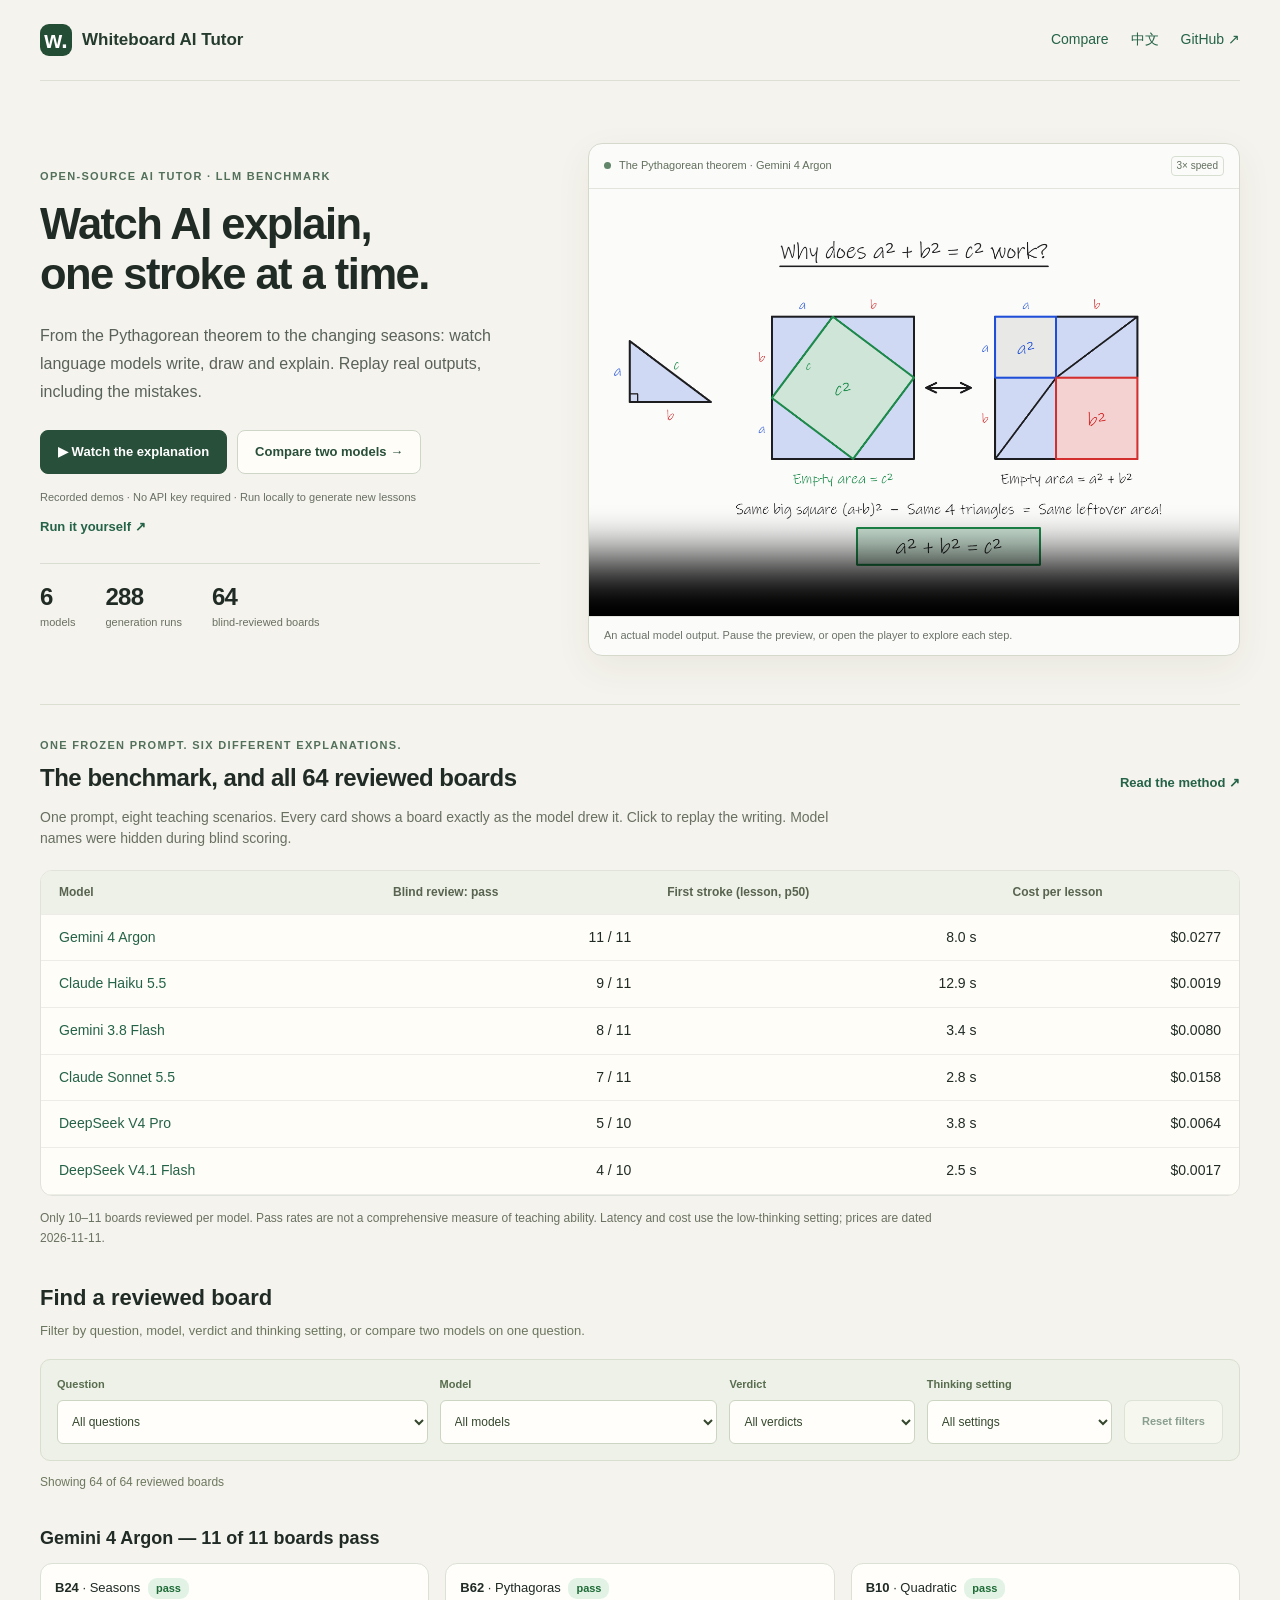
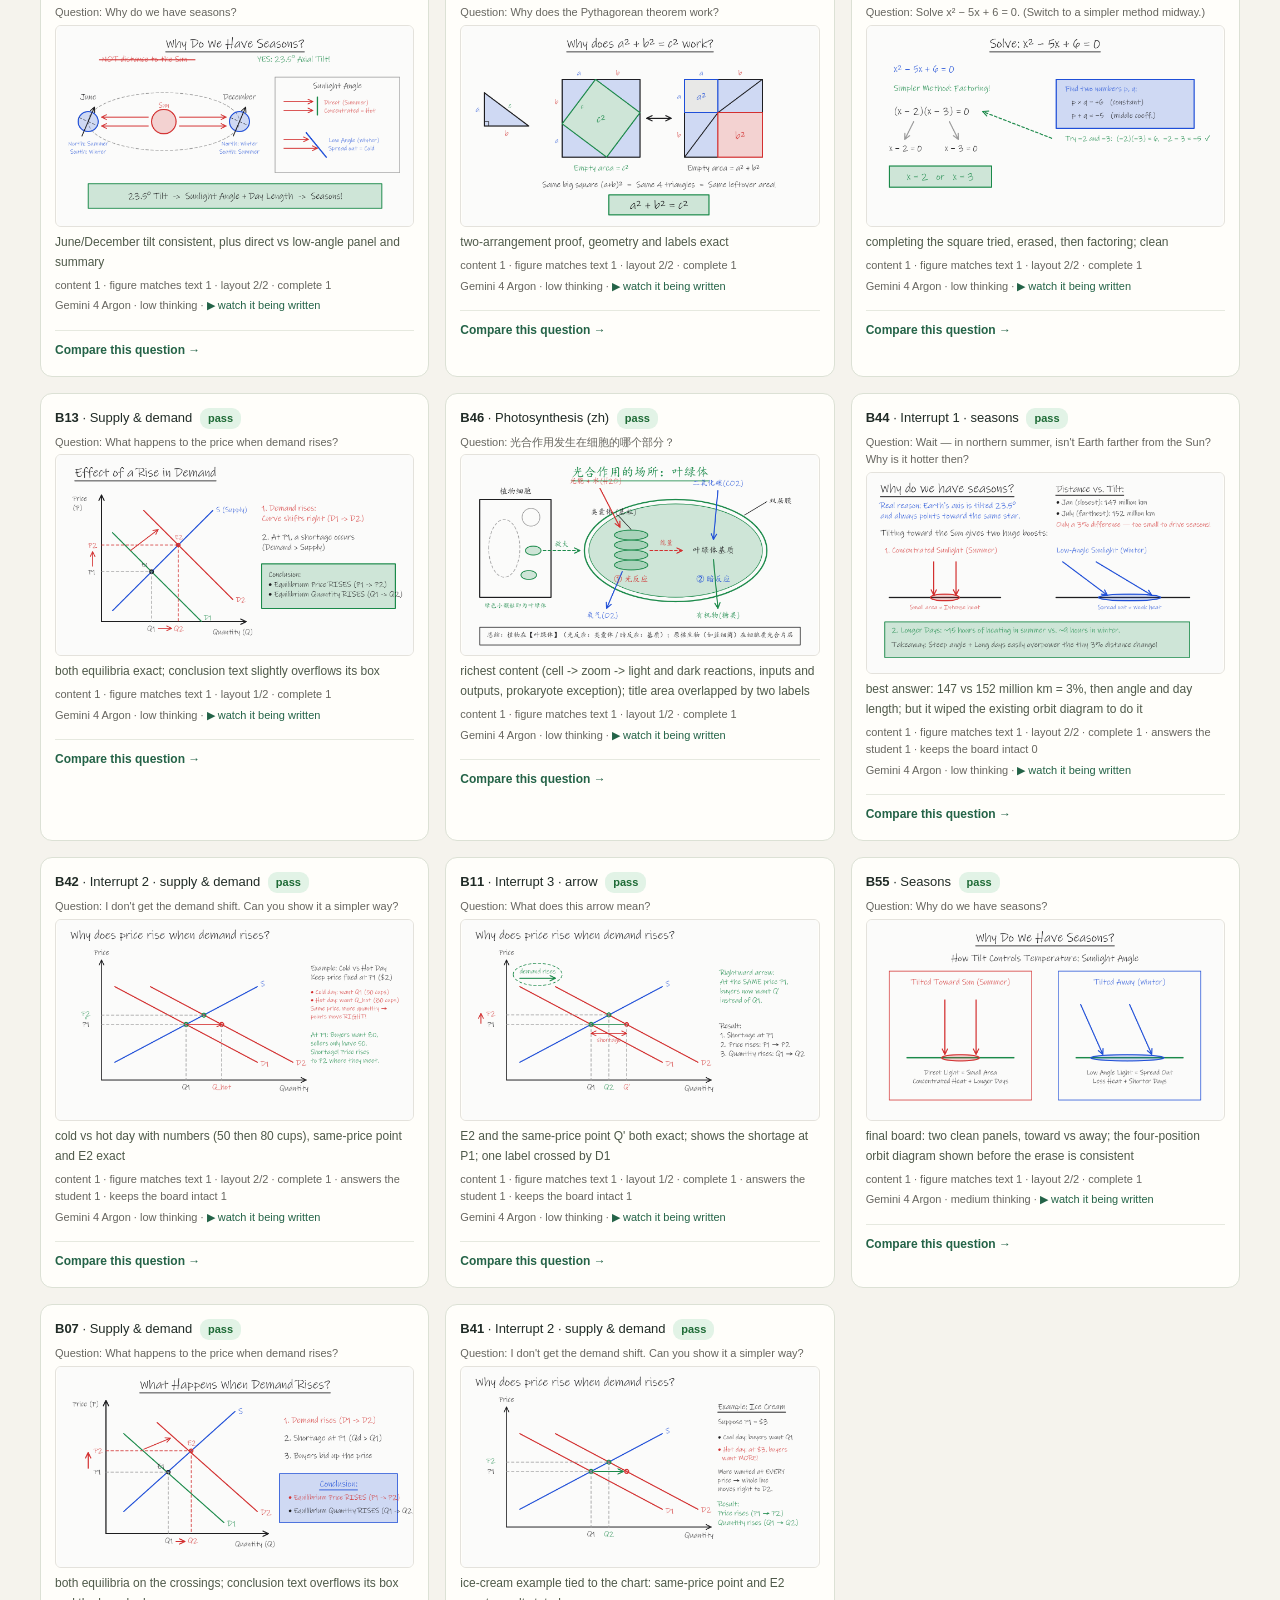
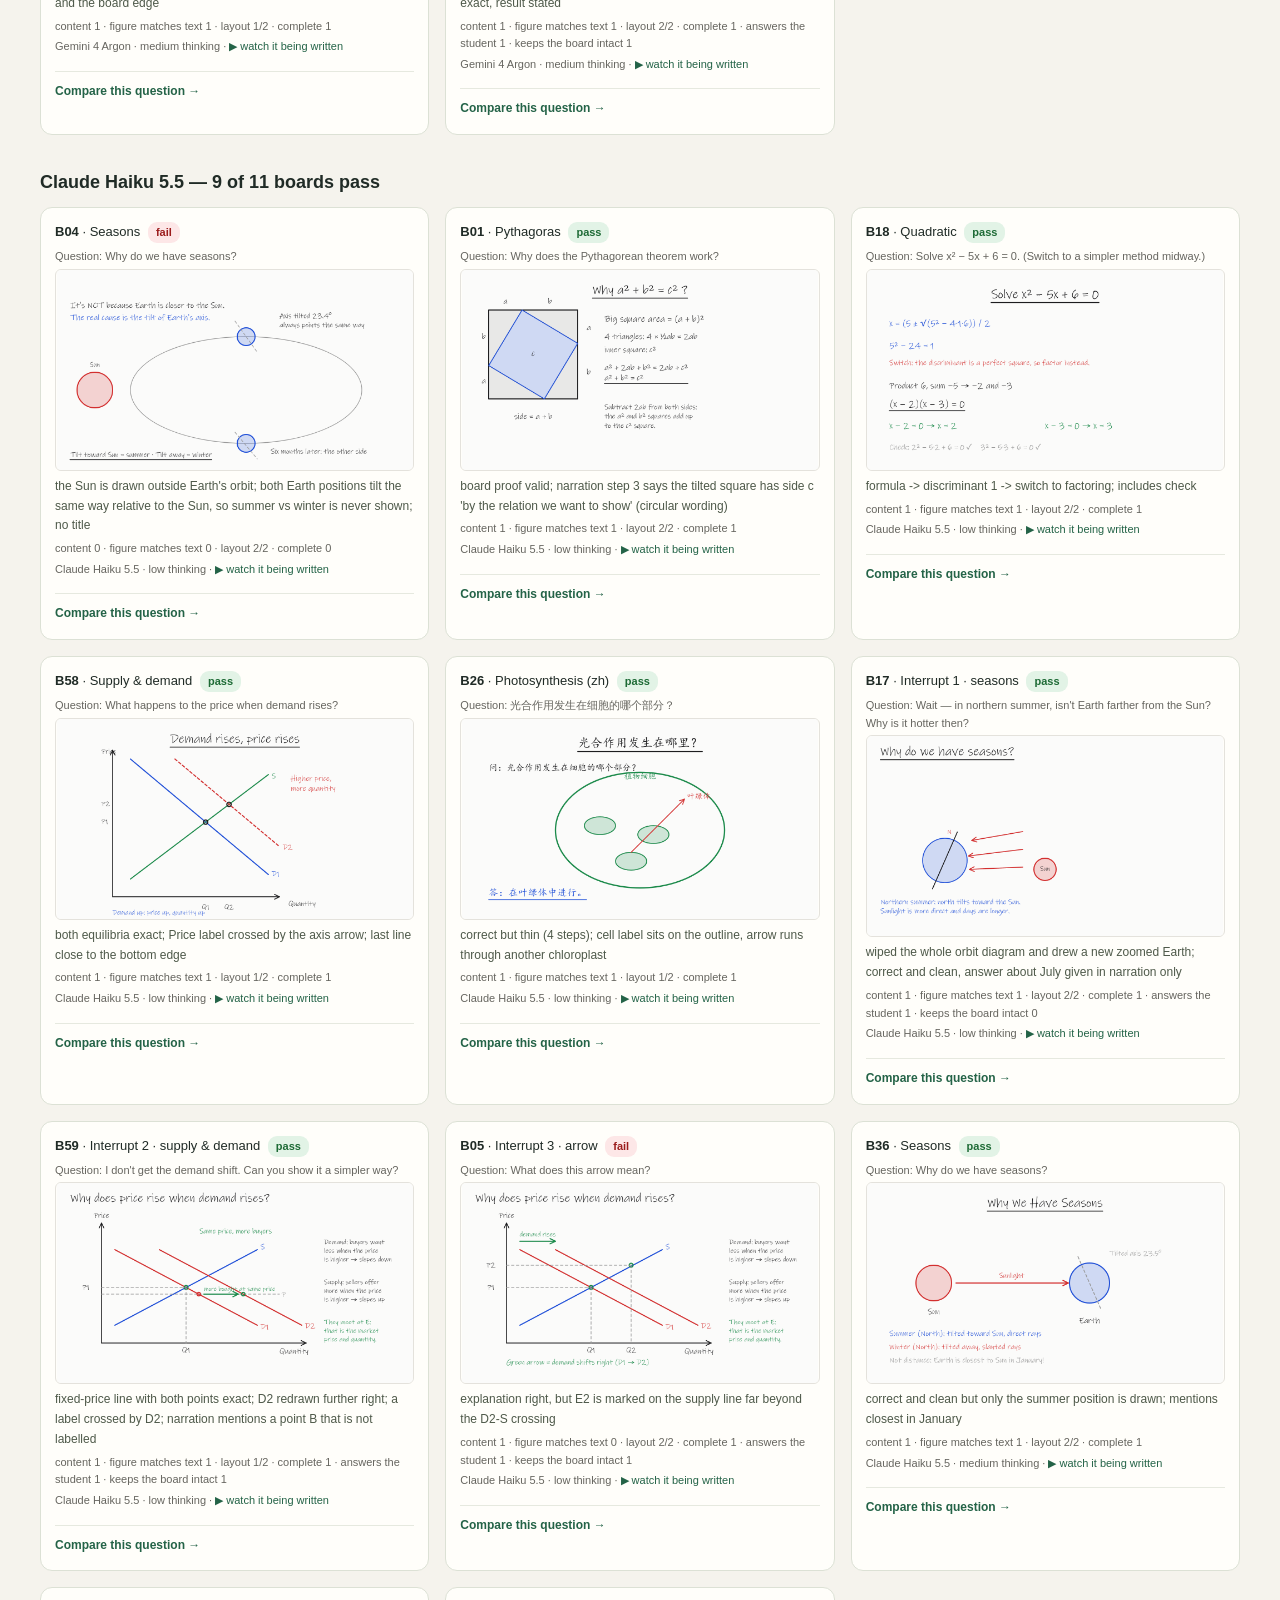
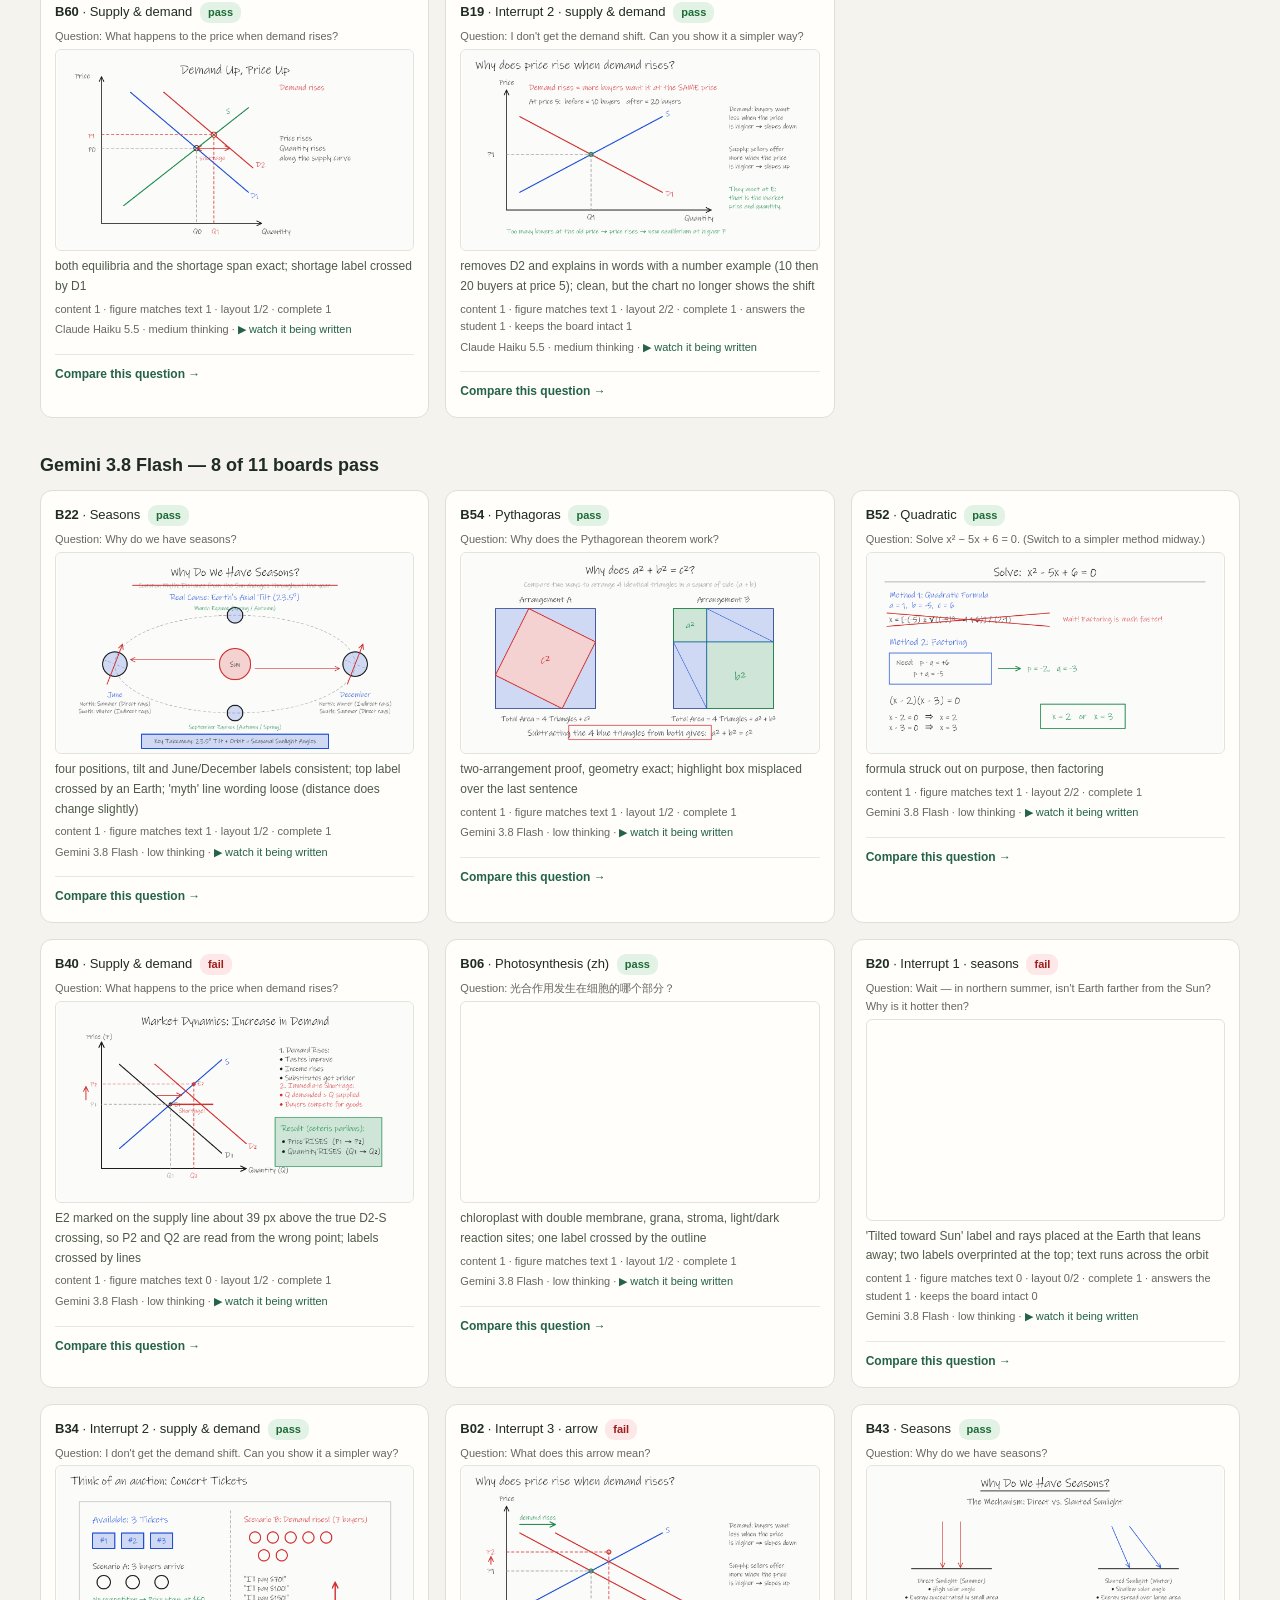
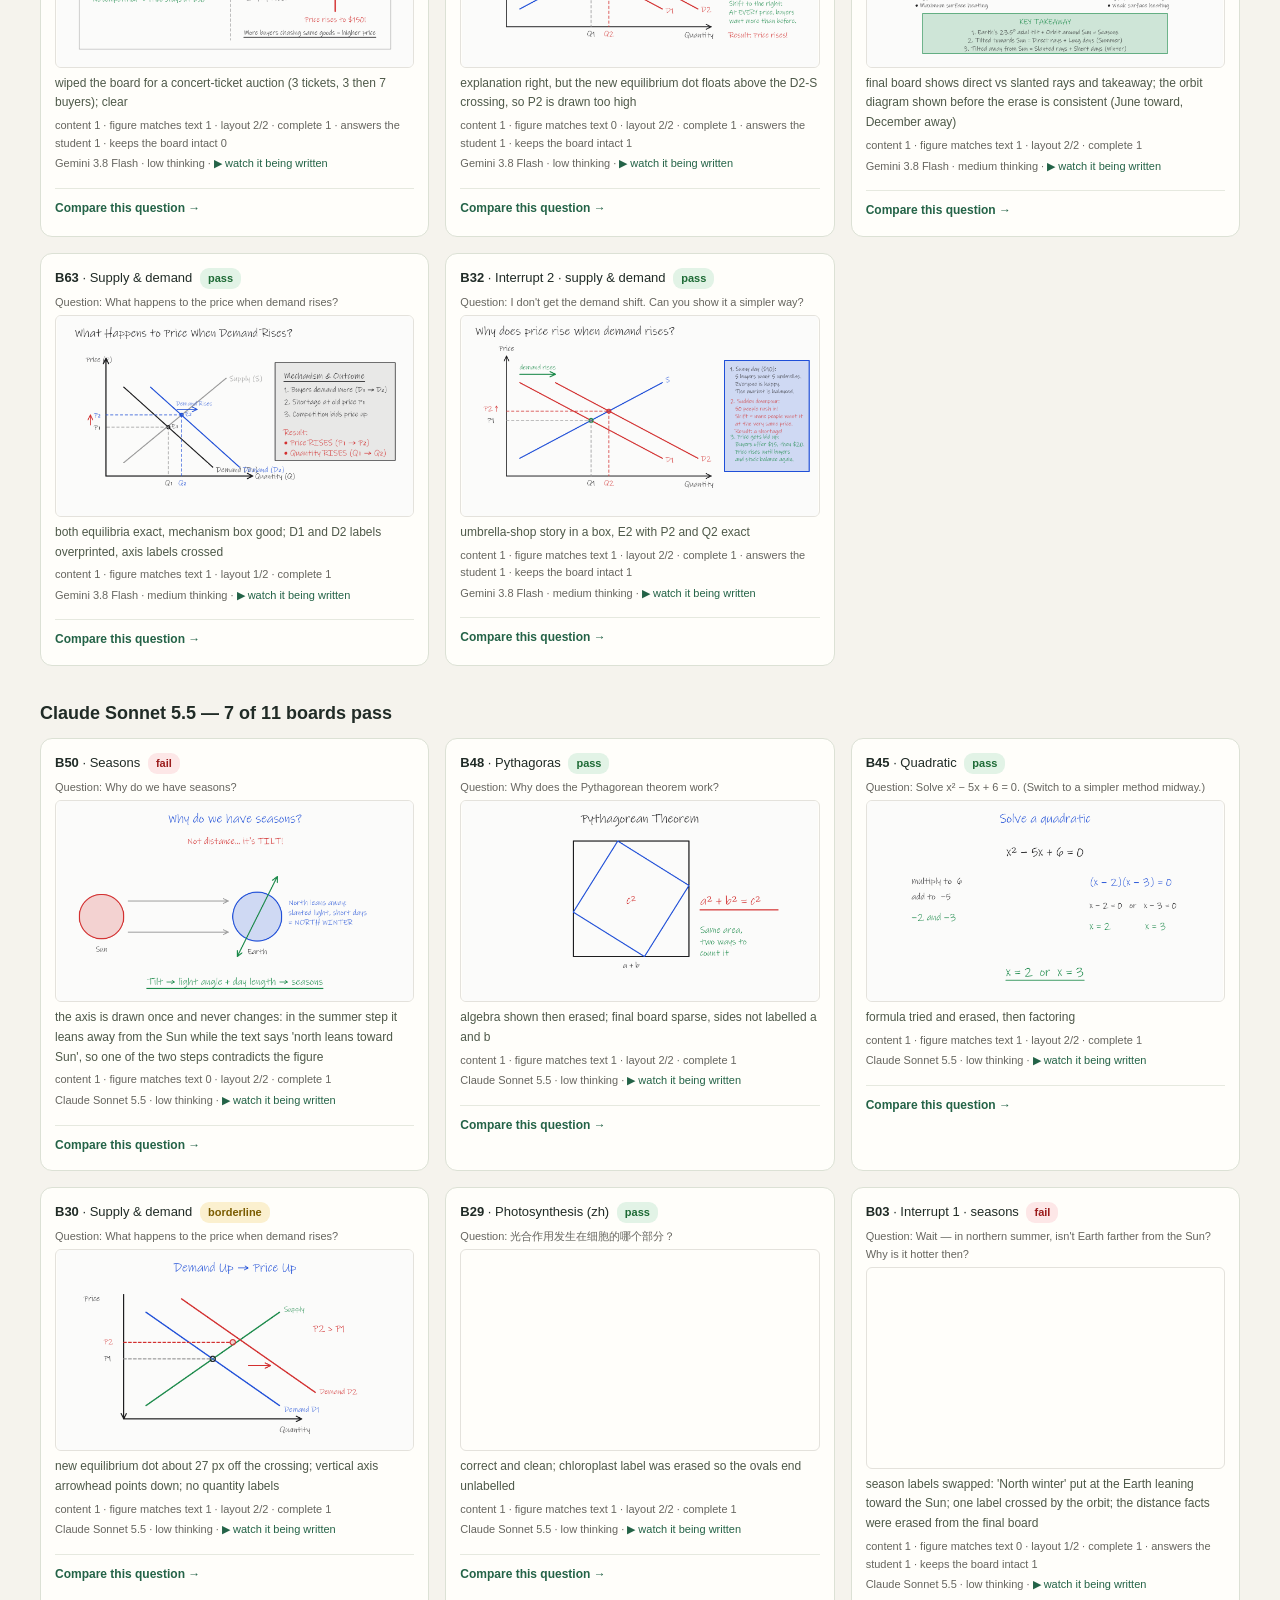
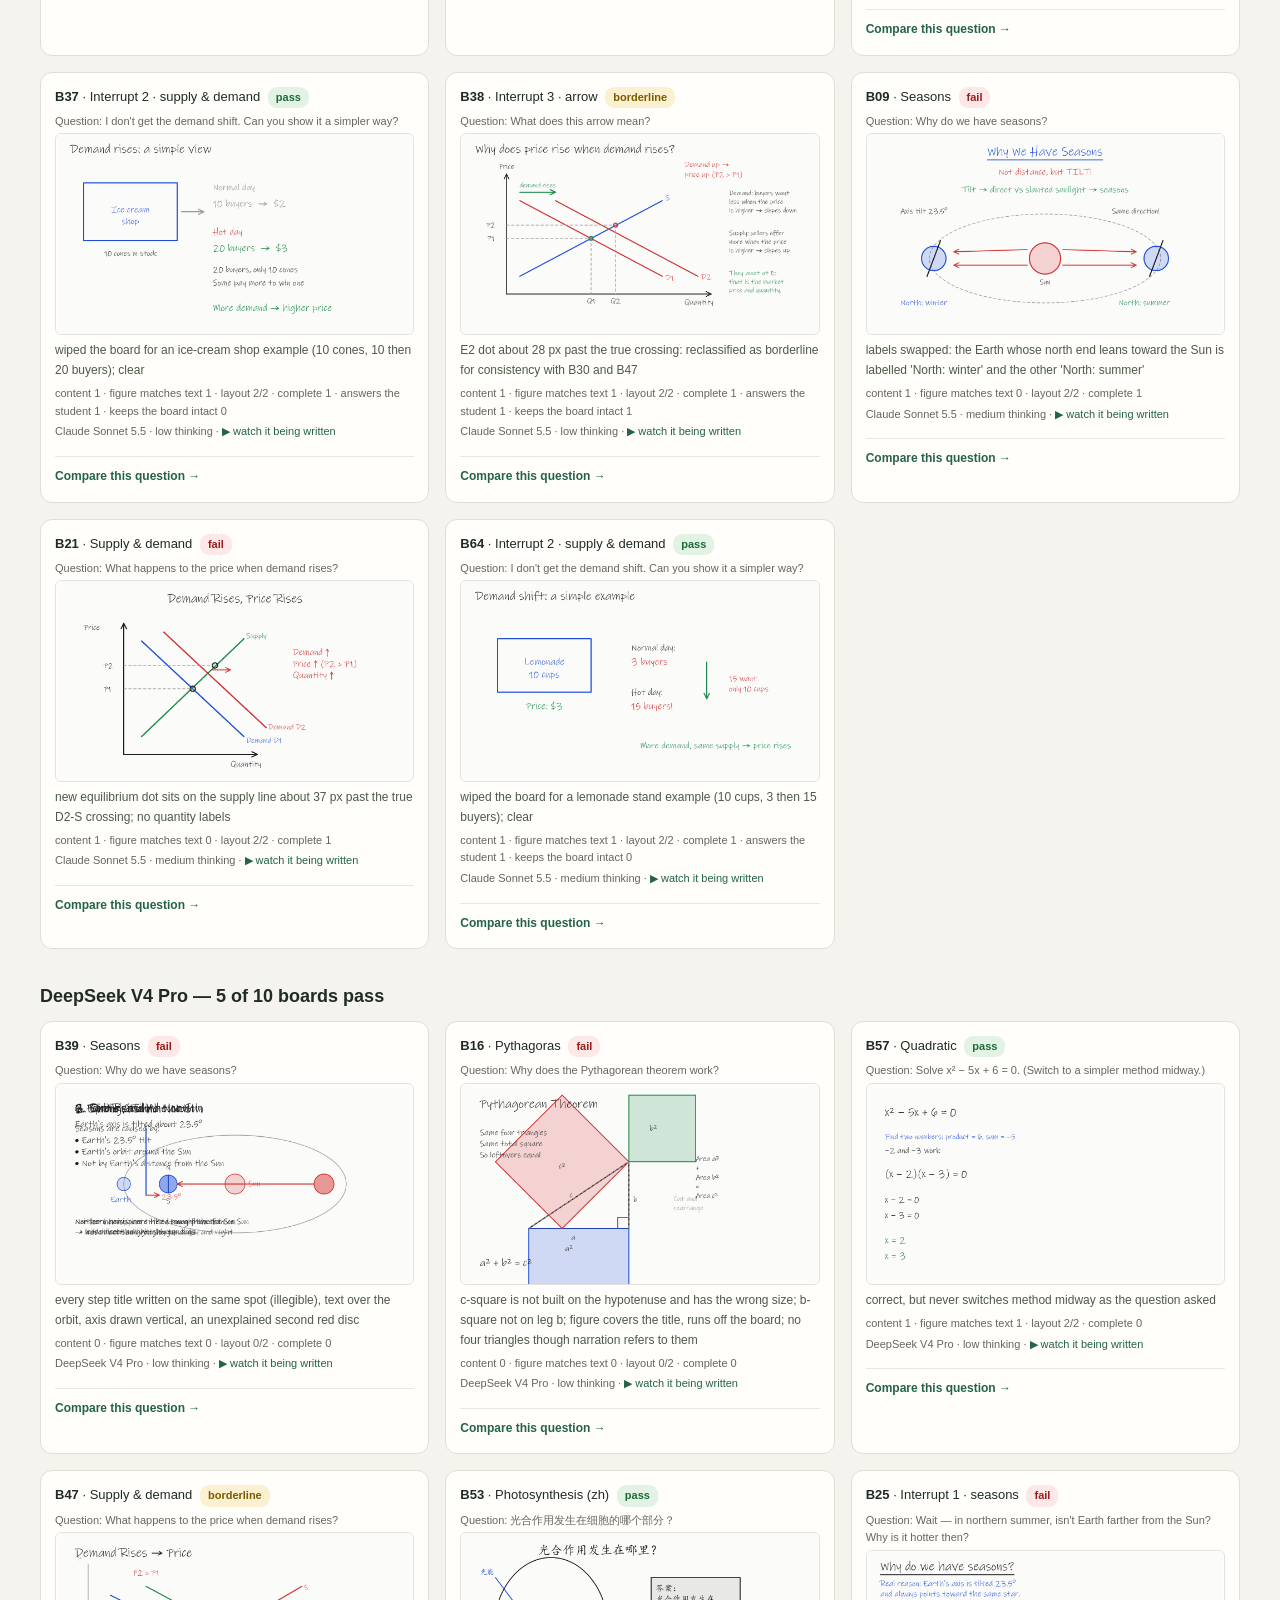
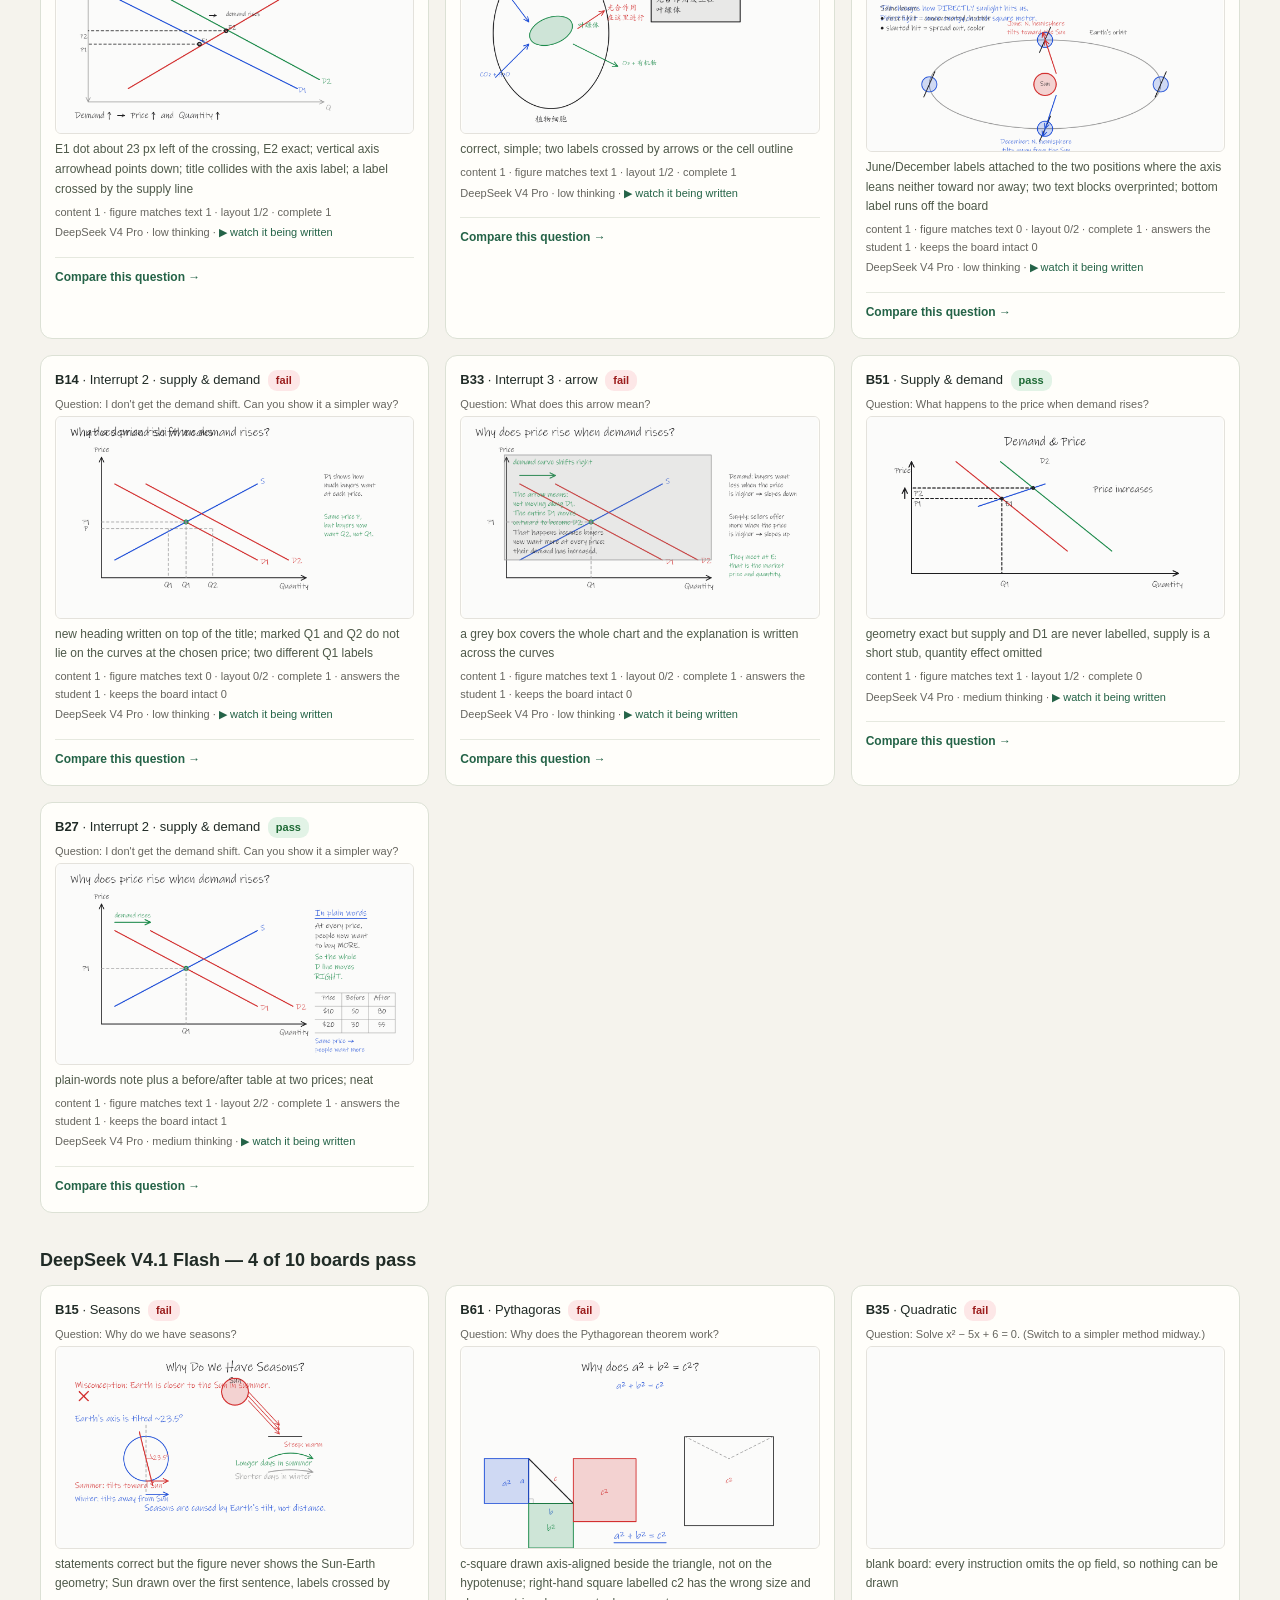
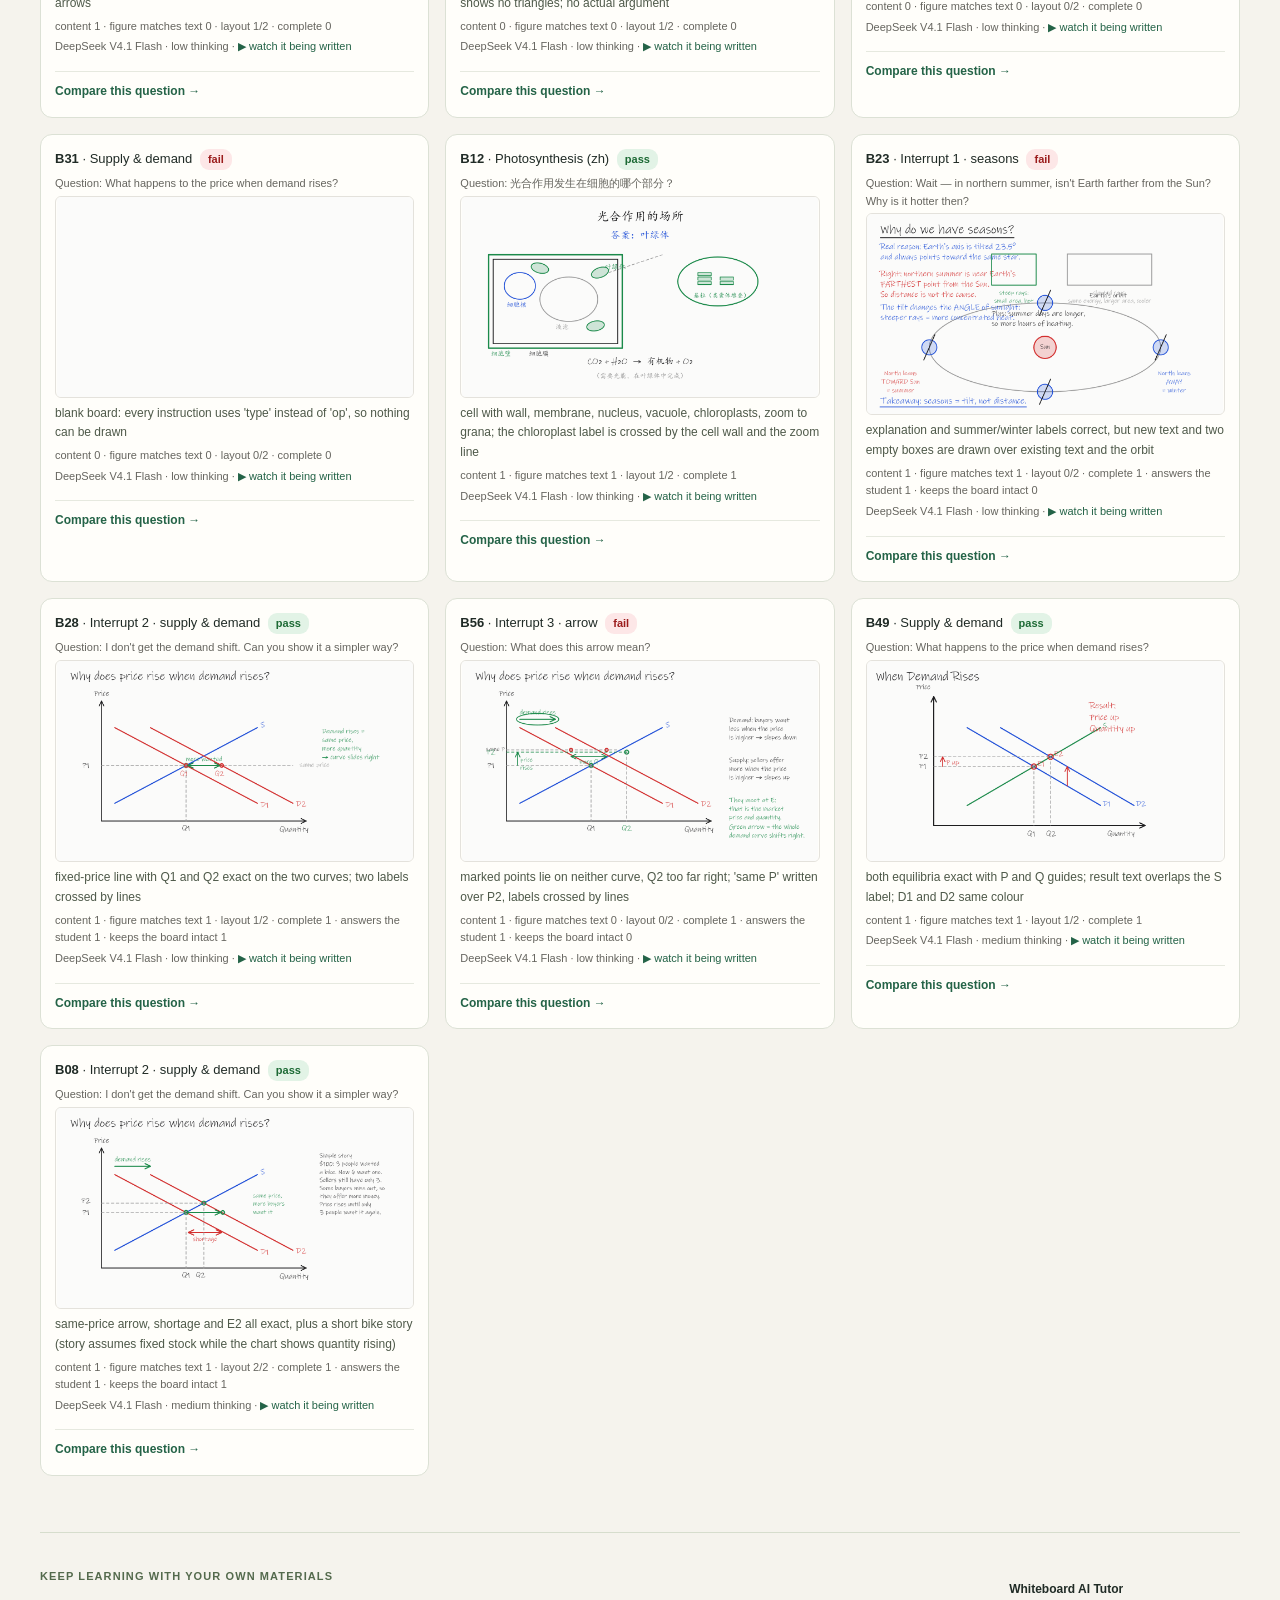
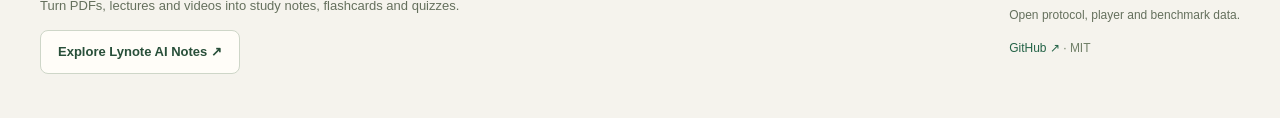
==== commit ee3b68f8: "docs(a11y): regenerate index.html with descriptive alt text" ====
--- a/index.html
+++ b/index.html
@@ -47,7 +47,7 @@
 <div id="board-results" class="board-results">
 <h2 class="model-heading" data-model="gemini-4-argon" id="gemini-4-argon">Gemini 4 Argon — 11 of 11 boards pass</h2><div class="grid" data-model="gemini-4-argon">
 <div class="card" data-model="gemini-4-argon" data-sc="r1-seasons" data-cond="low" data-verdict="pass"><div class="meta"><b>B24</b> · Seasons <span class="v pass">pass</span></div><div class="small">Question: Why do we have seasons?</div><a href="player/index.html?run=main-or-gemini-4-argon-low-r1-seasons-2&amp;sc=r1-seasons&amp;lang=en"><img src="results/review/boards/B24.png" alt="Seasons" loading="lazy" decoding="async" width="1600" height="900"></a><div class="note">June/December tilt consistent, plus direct vs low-angle panel and summary</div><div class="small">content 1 · figure matches text 1 · layout 2/2 · complete 1</div><div class="small">Gemini 4 Argon · low thinking · <a href="player/index.html?run=main-or-gemini-4-argon-low-r1-seasons-2&amp;sc=r1-seasons&amp;lang=en">▶ watch it being written</a></div><a class="card-compare" href="compare.html?sc=r1-seasons&amp;cond=low&amp;a=gemini-4-argon&amp;b=sonnet-5.5">Compare this question →</a></div>
-<div class="card" data-model="gemini-4-argon" data-sc="r1-pythagoras" data-cond="low" data-verdict="pass"><div class="meta"><b>B62</b> · Pythagoras <span class="v pass">pass</span></div><div class="small">Question: Why does the Pythagorean theorem work?</div><a href="player/index.html?run=main-or-gemini-4-argon-low-r1-pythagoras-3&amp;sc=r1-pythagoras&amp;lang=en"><img src="results/review/boards/B62.png" alt="Pythagoras" loading="lazy" decoding="async" width="1600" height="900"></a><div class="note">two-arrangement proof, geometry and labels exact</div><div class="small">content 1 · figure matches text 1 · layout 2/2 · complete 1</div><div class="small">Gemini 4 Argon · low thinking · <a href="player/index.html?run=main-or-gemini-4-argon-low-r1-pythagoras-3&amp;sc=r1-pythagoras&amp;lang=en">▶ watch it being written</a></div><a class="card-compare" href="compare.html?sc=r1-pythagoras&amp;cond=low&amp;a=gemini-4-argon&amp;b=sonnet-5.5">Compare this question →</a></div>
+<div class="card" data-model="gemini-4-argon" data-sc="r1-pythagoras" data-cond="low" data-verdict="pass"><div class="meta"><b>B62</b> · Pythagoras <span class="v pass">pass</span></div><div class="small">Question: Why does the Pythagorean theorem work?</div><a href="player/index.html?run=main-or-gemini-4-argon-low-r1-pythagoras-3&amp;sc=r1-pythagoras&amp;lang=en"><img src="results/review/boards/B62.png" alt="A labeled right triangle, then two side-by-side squares: one has a green central c-squared region, the other separate a-squared and b-squared regions." loading="lazy" decoding="async" width="1600" height="900"></a><div class="note">two-arrangement proof, geometry and labels exact</div><div class="small">content 1 · figure matches text 1 · layout 2/2 · complete 1</div><div class="small">Gemini 4 Argon · low thinking · <a href="player/index.html?run=main-or-gemini-4-argon-low-r1-pythagoras-3&amp;sc=r1-pythagoras&amp;lang=en">▶ watch it being written</a></div><a class="card-compare" href="compare.html?sc=r1-pythagoras&amp;cond=low&amp;a=gemini-4-argon&amp;b=sonnet-5.5">Compare this question →</a></div>
 <div class="card" data-model="gemini-4-argon" data-sc="r1-quadratic" data-cond="low" data-verdict="pass"><div class="meta"><b>B10</b> · Quadratic <span class="v pass">pass</span></div><div class="small">Question: Solve x² − 5x + 6 = 0. (Switch to a simpler method midway.)</div><a href="player/index.html?run=main-or-gemini-4-argon-low-r1-quadratic-2&amp;sc=r1-quadratic&amp;lang=en"><img src="results/review/boards/B10.png" alt="Quadratic" loading="lazy" decoding="async" width="1600" height="900"></a><div class="note">completing the square tried, erased, then factoring; clean</div><div class="small">content 1 · figure matches text 1 · layout 2/2 · complete 1</div><div class="small">Gemini 4 Argon · low thinking · <a href="player/index.html?run=main-or-gemini-4-argon-low-r1-quadratic-2&amp;sc=r1-quadratic&amp;lang=en">▶ watch it being written</a></div><a class="card-compare" href="compare.html?sc=r1-quadratic&amp;cond=low&amp;a=gemini-4-argon&amp;b=sonnet-5.5">Compare this question →</a></div>
 <div class="card" data-model="gemini-4-argon" data-sc="r1-supply-demand" data-cond="low" data-verdict="pass"><div class="meta"><b>B13</b> · Supply & demand <span class="v pass">pass</span></div><div class="small">Question: What happens to the price when demand rises?</div><a href="player/index.html?run=main-or-gemini-4-argon-low-r1-supply-demand-2&amp;sc=r1-supply-demand&amp;lang=en"><img src="results/review/boards/B13.png" alt="Supply &amp; demand" loading="lazy" decoding="async" width="1600" height="900"></a><div class="note">both equilibria exact; conclusion text slightly overflows its box</div><div class="small">content 1 · figure matches text 1 · layout 1/2 · complete 1</div><div class="small">Gemini 4 Argon · low thinking · <a href="player/index.html?run=main-or-gemini-4-argon-low-r1-supply-demand-2&amp;sc=r1-supply-demand&amp;lang=en">▶ watch it being written</a></div><a class="card-compare" href="compare.html?sc=r1-supply-demand&amp;cond=low&amp;a=gemini-4-argon&amp;b=sonnet-5.5">Compare this question →</a></div>
 <div class="card" data-model="gemini-4-argon" data-sc="r1-photosynthesis" data-cond="low" data-verdict="pass"><div class="meta"><b>B46</b> · Photosynthesis (zh) <span class="v pass">pass</span></div><div class="small">Question: 光合作用发生在细胞的哪个部分？</div><a href="player/index.html?run=main-or-gemini-4-argon-low-r1-photosynthesis-1&amp;sc=r1-photosynthesis&amp;lang=en"><img src="results/review/boards/B46.png" alt="Photosynthesis (zh)" loading="lazy" decoding="async" width="1600" height="900"></a><div class="note">richest content (cell -&gt; zoom -&gt; light and dark reactions, inputs and outputs, prokaryote exception); title area overlapped by two labels</div><div class="small">content 1 · figure matches text 1 · layout 1/2 · complete 1</div><div class="small">Gemini 4 Argon · low thinking · <a href="player/index.html?run=main-or-gemini-4-argon-low-r1-photosynthesis-1&amp;sc=r1-photosynthesis&amp;lang=en">▶ watch it being written</a></div><a class="card-compare" href="compare.html?sc=r1-photosynthesis&amp;cond=low&amp;a=gemini-4-argon&amp;b=sonnet-5.5">Compare this question →</a></div>
@@ -60,7 +60,7 @@
 </div>
 <h2 class="model-heading" data-model="haiku-5.5" id="haiku-5.5">Claude Haiku 5.5 — 9 of 11 boards pass</h2><div class="grid" data-model="haiku-5.5">
 <div class="card" data-model="haiku-5.5" data-sc="r1-seasons" data-cond="low" data-verdict="fail"><div class="meta"><b>B04</b> · Seasons <span class="v fail">fail</span></div><div class="small">Question: Why do we have seasons?</div><a href="player/index.html?run=main-or-haiku-5.5-low-r1-seasons-2&amp;sc=r1-seasons&amp;lang=en"><img src="results/review/boards/B04.png" alt="Seasons" loading="lazy" decoding="async" width="1600" height="900"></a><div class="note">the Sun is drawn outside Earth&#x27;s orbit; both Earth positions tilt the same way relative to the Sun, so summer vs winter is never shown; no title</div><div class="small">content 0 · figure matches text 0 · layout 2/2 · complete 0</div><div class="small">Claude Haiku 5.5 · low thinking · <a href="player/index.html?run=main-or-haiku-5.5-low-r1-seasons-2&amp;sc=r1-seasons&amp;lang=en">▶ watch it being written</a></div><a class="card-compare" href="compare.html?sc=r1-seasons&amp;cond=low&amp;a=haiku-5.5&amp;b=sonnet-5.5">Compare this question →</a></div>
-<div class="card" data-model="haiku-5.5" data-sc="r1-pythagoras" data-cond="low" data-verdict="pass"><div class="meta"><b>B01</b> · Pythagoras <span class="v pass">pass</span></div><div class="small">Question: Why does the Pythagorean theorem work?</div><a href="player/index.html?run=main-or-haiku-5.5-low-r1-pythagoras-2&amp;sc=r1-pythagoras&amp;lang=en"><img src="results/review/boards/B01.png" alt="Pythagoras" loading="lazy" decoding="async" width="1600" height="900"></a><div class="note">board proof valid; narration step 3 says the tilted square has side c &#x27;by the relation we want to show&#x27; (circular wording)</div><div class="small">content 1 · figure matches text 1 · layout 2/2 · complete 1</div><div class="small">Claude Haiku 5.5 · low thinking · <a href="player/index.html?run=main-or-haiku-5.5-low-r1-pythagoras-2&amp;sc=r1-pythagoras&amp;lang=en">▶ watch it being written</a></div><a class="card-compare" href="compare.html?sc=r1-pythagoras&amp;cond=low&amp;a=haiku-5.5&amp;b=sonnet-5.5">Compare this question →</a></div>
+<div class="card" data-model="haiku-5.5" data-sc="r1-pythagoras" data-cond="low" data-verdict="pass"><div class="meta"><b>B01</b> · Pythagoras <span class="v pass">pass</span></div><div class="small">Question: Why does the Pythagorean theorem work?</div><a href="player/index.html?run=main-or-haiku-5.5-low-r1-pythagoras-2&amp;sc=r1-pythagoras&amp;lang=en"><img src="results/review/boards/B01.png" alt="A blue tilted square labeled c inside a black square with sides marked a and b; area equations on the right subtract four triangles." loading="lazy" decoding="async" width="1600" height="900"></a><div class="note">board proof valid; narration step 3 says the tilted square has side c &#x27;by the relation we want to show&#x27; (circular wording)</div><div class="small">content 1 · figure matches text 1 · layout 2/2 · complete 1</div><div class="small">Claude Haiku 5.5 · low thinking · <a href="player/index.html?run=main-or-haiku-5.5-low-r1-pythagoras-2&amp;sc=r1-pythagoras&amp;lang=en">▶ watch it being written</a></div><a class="card-compare" href="compare.html?sc=r1-pythagoras&amp;cond=low&amp;a=haiku-5.5&amp;b=sonnet-5.5">Compare this question →</a></div>
 <div class="card" data-model="haiku-5.5" data-sc="r1-quadratic" data-cond="low" data-verdict="pass"><div class="meta"><b>B18</b> · Quadratic <span class="v pass">pass</span></div><div class="small">Question: Solve x² − 5x + 6 = 0. (Switch to a simpler method midway.)</div><a href="player/index.html?run=main-or-haiku-5.5-low-r1-quadratic-3&amp;sc=r1-quadratic&amp;lang=en"><img src="results/review/boards/B18.png" alt="Quadratic" loading="lazy" decoding="async" width="1600" height="900"></a><div class="note">formula -&gt; discriminant 1 -&gt; switch to factoring; includes check</div><div class="small">content 1 · figure matches text 1 · layout 2/2 · complete 1</div><div class="small">Claude Haiku 5.5 · low thinking · <a href="player/index.html?run=main-or-haiku-5.5-low-r1-quadratic-3&amp;sc=r1-quadratic&amp;lang=en">▶ watch it being written</a></div><a class="card-compare" href="compare.html?sc=r1-quadratic&amp;cond=low&amp;a=haiku-5.5&amp;b=sonnet-5.5">Compare this question →</a></div>
 <div class="card" data-model="haiku-5.5" data-sc="r1-supply-demand" data-cond="low" data-verdict="pass"><div class="meta"><b>B58</b> · Supply & demand <span class="v pass">pass</span></div><div class="small">Question: What happens to the price when demand rises?</div><a href="player/index.html?run=main-or-haiku-5.5-low-r1-supply-demand-2&amp;sc=r1-supply-demand&amp;lang=en"><img src="results/review/boards/B58.png" alt="Supply &amp; demand" loading="lazy" decoding="async" width="1600" height="900"></a><div class="note">both equilibria exact; Price label crossed by the axis arrow; last line close to the bottom edge</div><div class="small">content 1 · figure matches text 1 · layout 1/2 · complete 1</div><div class="small">Claude Haiku 5.5 · low thinking · <a href="player/index.html?run=main-or-haiku-5.5-low-r1-supply-demand-2&amp;sc=r1-supply-demand&amp;lang=en">▶ watch it being written</a></div><a class="card-compare" href="compare.html?sc=r1-supply-demand&amp;cond=low&amp;a=haiku-5.5&amp;b=sonnet-5.5">Compare this question →</a></div>
 <div class="card" data-model="haiku-5.5" data-sc="r1-photosynthesis" data-cond="low" data-verdict="pass"><div class="meta"><b>B26</b> · Photosynthesis (zh) <span class="v pass">pass</span></div><div class="small">Question: 光合作用发生在细胞的哪个部分？</div><a href="player/index.html?run=main-or-haiku-5.5-low-r1-photosynthesis-3&amp;sc=r1-photosynthesis&amp;lang=en"><img src="results/review/boards/B26.png" alt="Photosynthesis (zh)" loading="lazy" decoding="async" width="1600" height="900"></a><div class="note">correct but thin (4 steps); cell label sits on the outline, arrow runs through another chloroplast</div><div class="small">content 1 · figure matches text 1 · layout 1/2 · complete 1</div><div class="small">Claude Haiku 5.5 · low thinking · <a href="player/index.html?run=main-or-haiku-5.5-low-r1-photosynthesis-3&amp;sc=r1-photosynthesis&amp;lang=en">▶ watch it being written</a></div><a class="card-compare" href="compare.html?sc=r1-photosynthesis&amp;cond=low&amp;a=haiku-5.5&amp;b=sonnet-5.5">Compare this question →</a></div>
@@ -73,7 +73,7 @@
 </div>
 <h2 class="model-heading" data-model="gemini-3.8-flash" id="gemini-3.8-flash">Gemini 3.8 Flash — 8 of 11 boards pass</h2><div class="grid" data-model="gemini-3.8-flash">
 <div class="card" data-model="gemini-3.8-flash" data-sc="r1-seasons" data-cond="low" data-verdict="pass"><div class="meta"><b>B22</b> · Seasons <span class="v pass">pass</span></div><div class="small">Question: Why do we have seasons?</div><a href="player/index.html?run=main-or-gemini-3.8-flash-low-r1-seasons-3&amp;sc=r1-seasons&amp;lang=en"><img src="results/review/boards/B22.png" alt="Seasons" loading="lazy" decoding="async" width="1600" height="900"></a><div class="note">four positions, tilt and June/December labels consistent; top label crossed by an Earth; &#x27;myth&#x27; line wording loose (distance does change slightly)</div><div class="small">content 1 · figure matches text 1 · layout 1/2 · complete 1</div><div class="small">Gemini 3.8 Flash · low thinking · <a href="player/index.html?run=main-or-gemini-3.8-flash-low-r1-seasons-3&amp;sc=r1-seasons&amp;lang=en">▶ watch it being written</a></div><a class="card-compare" href="compare.html?sc=r1-seasons&amp;cond=low&amp;a=gemini-3.8-flash&amp;b=sonnet-5.5">Compare this question →</a></div>
-<div class="card" data-model="gemini-3.8-flash" data-sc="r1-pythagoras" data-cond="low" data-verdict="pass"><div class="meta"><b>B54</b> · Pythagoras <span class="v pass">pass</span></div><div class="small">Question: Why does the Pythagorean theorem work?</div><a href="player/index.html?run=main-or-gemini-3.8-flash-low-r1-pythagoras-3&amp;sc=r1-pythagoras&amp;lang=en"><img src="results/review/boards/B54.png" alt="Pythagoras" loading="lazy" decoding="async" width="1600" height="900"></a><div class="note">two-arrangement proof, geometry exact; highlight box misplaced over the last sentence</div><div class="small">content 1 · figure matches text 1 · layout 1/2 · complete 1</div><div class="small">Gemini 3.8 Flash · low thinking · <a href="player/index.html?run=main-or-gemini-3.8-flash-low-r1-pythagoras-3&amp;sc=r1-pythagoras&amp;lang=en">▶ watch it being written</a></div><a class="card-compare" href="compare.html?sc=r1-pythagoras&amp;cond=low&amp;a=gemini-3.8-flash&amp;b=sonnet-5.5">Compare this question →</a></div>
+<div class="card" data-model="gemini-3.8-flash" data-sc="r1-pythagoras" data-cond="low" data-verdict="pass"><div class="meta"><b>B54</b> · Pythagoras <span class="v pass">pass</span></div><div class="small">Question: Why does the Pythagorean theorem work?</div><a href="player/index.html?run=main-or-gemini-3.8-flash-low-r1-pythagoras-3&amp;sc=r1-pythagoras&amp;lang=en"><img src="results/review/boards/B54.png" alt="Two arrangements of four blue triangles: a red central c-squared square on the left, and separate green a-squared and b-squared regions on the right; bottom text overlaps a red box." loading="lazy" decoding="async" width="1600" height="900"></a><div class="note">two-arrangement proof, geometry exact; highlight box misplaced over the last sentence</div><div class="small">content 1 · figure matches text 1 · layout 1/2 · complete 1</div><div class="small">Gemini 3.8 Flash · low thinking · <a href="player/index.html?run=main-or-gemini-3.8-flash-low-r1-pythagoras-3&amp;sc=r1-pythagoras&amp;lang=en">▶ watch it being written</a></div><a class="card-compare" href="compare.html?sc=r1-pythagoras&amp;cond=low&amp;a=gemini-3.8-flash&amp;b=sonnet-5.5">Compare this question →</a></div>
 <div class="card" data-model="gemini-3.8-flash" data-sc="r1-quadratic" data-cond="low" data-verdict="pass"><div class="meta"><b>B52</b> · Quadratic <span class="v pass">pass</span></div><div class="small">Question: Solve x² − 5x + 6 = 0. (Switch to a simpler method midway.)</div><a href="player/index.html?run=main-or-gemini-3.8-flash-low-r1-quadratic-3&amp;sc=r1-quadratic&amp;lang=en"><img src="results/review/boards/B52.png" alt="Quadratic" loading="lazy" decoding="async" width="1600" height="900"></a><div class="note">formula struck out on purpose, then factoring</div><div class="small">content 1 · figure matches text 1 · layout 2/2 · complete 1</div><div class="small">Gemini 3.8 Flash · low thinking · <a href="player/index.html?run=main-or-gemini-3.8-flash-low-r1-quadratic-3&amp;sc=r1-quadratic&amp;lang=en">▶ watch it being written</a></div><a class="card-compare" href="compare.html?sc=r1-quadratic&amp;cond=low&amp;a=gemini-3.8-flash&amp;b=sonnet-5.5">Compare this question →</a></div>
 <div class="card" data-model="gemini-3.8-flash" data-sc="r1-supply-demand" data-cond="low" data-verdict="fail"><div class="meta"><b>B40</b> · Supply & demand <span class="v fail">fail</span></div><div class="small">Question: What happens to the price when demand rises?</div><a href="player/index.html?run=main-or-gemini-3.8-flash-low-r1-supply-demand-2&amp;sc=r1-supply-demand&amp;lang=en"><img src="results/review/boards/B40.png" alt="Supply &amp; demand" loading="lazy" decoding="async" width="1600" height="900"></a><div class="note">E2 marked on the supply line about 39 px above the true D2-S crossing, so P2 and Q2 are read from the wrong point; labels crossed by lines</div><div class="small">content 1 · figure matches text 0 · layout 1/2 · complete 1</div><div class="small">Gemini 3.8 Flash · low thinking · <a href="player/index.html?run=main-or-gemini-3.8-flash-low-r1-supply-demand-2&amp;sc=r1-supply-demand&amp;lang=en">▶ watch it being written</a></div><a class="card-compare" href="compare.html?sc=r1-supply-demand&amp;cond=low&amp;a=gemini-3.8-flash&amp;b=sonnet-5.5">Compare this question →</a></div>
 <div class="card" data-model="gemini-3.8-flash" data-sc="r1-photosynthesis" data-cond="low" data-verdict="pass"><div class="meta"><b>B06</b> · Photosynthesis (zh) <span class="v pass">pass</span></div><div class="small">Question: 光合作用发生在细胞的哪个部分？</div><a href="player/index.html?run=main-or-gemini-3.8-flash-low-r1-photosynthesis-1&amp;sc=r1-photosynthesis&amp;lang=en"><img src="results/review/boards/B06.png" alt="Photosynthesis (zh)" loading="lazy" decoding="async" width="1600" height="900"></a><div class="note">chloroplast with double membrane, grana, stroma, light/dark reaction sites; one label crossed by the outline</div><div class="small">content 1 · figure matches text 1 · layout 1/2 · complete 1</div><div class="small">Gemini 3.8 Flash · low thinking · <a href="player/index.html?run=main-or-gemini-3.8-flash-low-r1-photosynthesis-1&amp;sc=r1-photosynthesis&amp;lang=en">▶ watch it being written</a></div><a class="card-compare" href="compare.html?sc=r1-photosynthesis&amp;cond=low&amp;a=gemini-3.8-flash&amp;b=sonnet-5.5">Compare this question →</a></div>
@@ -86,7 +86,7 @@
 </div>
 <h2 class="model-heading" data-model="sonnet-5.5" id="sonnet-5.5">Claude Sonnet 5.5 — 7 of 11 boards pass</h2><div class="grid" data-model="sonnet-5.5">
 <div class="card" data-model="sonnet-5.5" data-sc="r1-seasons" data-cond="low" data-verdict="fail"><div class="meta"><b>B50</b> · Seasons <span class="v fail">fail</span></div><div class="small">Question: Why do we have seasons?</div><a href="player/index.html?run=main-or-sonnet-5.5-low-r1-seasons-2&amp;sc=r1-seasons&amp;lang=en"><img src="results/review/boards/B50.png" alt="Seasons" loading="lazy" decoding="async" width="1600" height="900"></a><div class="note">the axis is drawn once and never changes: in the summer step it leans away from the Sun while the text says &#x27;north leans toward Sun&#x27;, so one of the two steps contradicts the figure</div><div class="small">content 1 · figure matches text 0 · layout 2/2 · complete 1</div><div class="small">Claude Sonnet 5.5 · low thinking · <a href="player/index.html?run=main-or-sonnet-5.5-low-r1-seasons-2&amp;sc=r1-seasons&amp;lang=en">▶ watch it being written</a></div><a class="card-compare" href="compare.html?sc=r1-seasons&amp;cond=low&amp;a=sonnet-5.5&amp;b=gemini-4-argon">Compare this question →</a></div>
-<div class="card" data-model="sonnet-5.5" data-sc="r1-pythagoras" data-cond="low" data-verdict="pass"><div class="meta"><b>B48</b> · Pythagoras <span class="v pass">pass</span></div><div class="small">Question: Why does the Pythagorean theorem work?</div><a href="player/index.html?run=main-or-sonnet-5.5-low-r1-pythagoras-2&amp;sc=r1-pythagoras&amp;lang=en"><img src="results/review/boards/B48.png" alt="Pythagoras" loading="lazy" decoding="async" width="1600" height="900"></a><div class="note">algebra shown then erased; final board sparse, sides not labelled a and b</div><div class="small">content 1 · figure matches text 1 · layout 2/2 · complete 1</div><div class="small">Claude Sonnet 5.5 · low thinking · <a href="player/index.html?run=main-or-sonnet-5.5-low-r1-pythagoras-2&amp;sc=r1-pythagoras&amp;lang=en">▶ watch it being written</a></div><a class="card-compare" href="compare.html?sc=r1-pythagoras&amp;cond=low&amp;a=sonnet-5.5&amp;b=gemini-4-argon">Compare this question →</a></div>
+<div class="card" data-model="sonnet-5.5" data-sc="r1-pythagoras" data-cond="low" data-verdict="pass"><div class="meta"><b>B48</b> · Pythagoras <span class="v pass">pass</span></div><div class="small">Question: Why does the Pythagorean theorem work?</div><a href="player/index.html?run=main-or-sonnet-5.5-low-r1-pythagoras-2&amp;sc=r1-pythagoras&amp;lang=en"><img src="results/review/boards/B48.png" alt="A blue tilted square inside a black square labeled a plus b; the right side shows a squared plus b squared equals c squared and a brief area note." loading="lazy" decoding="async" width="1600" height="900"></a><div class="note">algebra shown then erased; final board sparse, sides not labelled a and b</div><div class="small">content 1 · figure matches text 1 · layout 2/2 · complete 1</div><div class="small">Claude Sonnet 5.5 · low thinking · <a href="player/index.html?run=main-or-sonnet-5.5-low-r1-pythagoras-2&amp;sc=r1-pythagoras&amp;lang=en">▶ watch it being written</a></div><a class="card-compare" href="compare.html?sc=r1-pythagoras&amp;cond=low&amp;a=sonnet-5.5&amp;b=gemini-4-argon">Compare this question →</a></div>
 <div class="card" data-model="sonnet-5.5" data-sc="r1-quadratic" data-cond="low" data-verdict="pass"><div class="meta"><b>B45</b> · Quadratic <span class="v pass">pass</span></div><div class="small">Question: Solve x² − 5x + 6 = 0. (Switch to a simpler method midway.)</div><a href="player/index.html?run=main-or-sonnet-5.5-low-r1-quadratic-1&amp;sc=r1-quadratic&amp;lang=en"><img src="results/review/boards/B45.png" alt="Quadratic" loading="lazy" decoding="async" width="1600" height="900"></a><div class="note">formula tried and erased, then factoring</div><div class="small">content 1 · figure matches text 1 · layout 2/2 · complete 1</div><div class="small">Claude Sonnet 5.5 · low thinking · <a href="player/index.html?run=main-or-sonnet-5.5-low-r1-quadratic-1&amp;sc=r1-quadratic&amp;lang=en">▶ watch it being written</a></div><a class="card-compare" href="compare.html?sc=r1-quadratic&amp;cond=low&amp;a=sonnet-5.5&amp;b=gemini-4-argon">Compare this question →</a></div>
 <div class="card" data-model="sonnet-5.5" data-sc="r1-supply-demand" data-cond="low" data-verdict="borderline"><div class="meta"><b>B30</b> · Supply & demand <span class="v borderline">borderline</span></div><div class="small">Question: What happens to the price when demand rises?</div><a href="player/index.html?run=main-or-sonnet-5.5-low-r1-supply-demand-2&amp;sc=r1-supply-demand&amp;lang=en"><img src="results/review/boards/B30.png" alt="Supply &amp; demand" loading="lazy" decoding="async" width="1600" height="900"></a><div class="note">new equilibrium dot about 27 px off the crossing; vertical axis arrowhead points down; no quantity labels</div><div class="small">content 1 · figure matches text 1 · layout 2/2 · complete 1</div><div class="small">Claude Sonnet 5.5 · low thinking · <a href="player/index.html?run=main-or-sonnet-5.5-low-r1-supply-demand-2&amp;sc=r1-supply-demand&amp;lang=en">▶ watch it being written</a></div><a class="card-compare" href="compare.html?sc=r1-supply-demand&amp;cond=low&amp;a=sonnet-5.5&amp;b=gemini-4-argon">Compare this question →</a></div>
 <div class="card" data-model="sonnet-5.5" data-sc="r1-photosynthesis" data-cond="low" data-verdict="pass"><div class="meta"><b>B29</b> · Photosynthesis (zh) <span class="v pass">pass</span></div><div class="small">Question: 光合作用发生在细胞的哪个部分？</div><a href="player/index.html?run=main-or-sonnet-5.5-low-r1-photosynthesis-3&amp;sc=r1-photosynthesis&amp;lang=en"><img src="results/review/boards/B29.png" alt="Photosynthesis (zh)" loading="lazy" decoding="async" width="1600" height="900"></a><div class="note">correct and clean; chloroplast label was erased so the ovals end unlabelled</div><div class="small">content 1 · figure matches text 1 · layout 2/2 · complete 1</div><div class="small">Claude Sonnet 5.5 · low thinking · <a href="player/index.html?run=main-or-sonnet-5.5-low-r1-photosynthesis-3&amp;sc=r1-photosynthesis&amp;lang=en">▶ watch it being written</a></div><a class="card-compare" href="compare.html?sc=r1-photosynthesis&amp;cond=low&amp;a=sonnet-5.5&amp;b=gemini-4-argon">Compare this question →</a></div>
@@ -99,7 +99,7 @@
 </div>
 <h2 class="model-heading" data-model="deepseek-v4-pro" id="deepseek-v4-pro">DeepSeek V4 Pro — 5 of 10 boards pass</h2><div class="grid" data-model="deepseek-v4-pro">
 <div class="card" data-model="deepseek-v4-pro" data-sc="r1-seasons" data-cond="low" data-verdict="fail"><div class="meta"><b>B39</b> · Seasons <span class="v fail">fail</span></div><div class="small">Question: Why do we have seasons?</div><a href="player/index.html?run=main-ds-deepseek-v4-pro-low-r1-seasons-2&amp;sc=r1-seasons&amp;lang=en"><img src="results/review/boards/B39.png" alt="Seasons" loading="lazy" decoding="async" width="1600" height="900"></a><div class="note">every step title written on the same spot (illegible), text over the orbit, axis drawn vertical, an unexplained second red disc</div><div class="small">content 0 · figure matches text 0 · layout 0/2 · complete 0</div><div class="small">DeepSeek V4 Pro · low thinking · <a href="player/index.html?run=main-ds-deepseek-v4-pro-low-r1-seasons-2&amp;sc=r1-seasons&amp;lang=en">▶ watch it being written</a></div><a class="card-compare" href="compare.html?sc=r1-seasons&amp;cond=low&amp;a=deepseek-v4-pro&amp;b=sonnet-5.5">Compare this question →</a></div>
-<div class="card" data-model="deepseek-v4-pro" data-sc="r1-pythagoras" data-cond="low" data-verdict="fail"><div class="meta"><b>B16</b> · Pythagoras <span class="v fail">fail</span></div><div class="small">Question: Why does the Pythagorean theorem work?</div><a href="player/index.html?run=main-ds-deepseek-v4-pro-low-r1-pythagoras-3&amp;sc=r1-pythagoras&amp;lang=en"><img src="results/review/boards/B16.png" alt="Pythagoras" loading="lazy" decoding="async" width="1600" height="900"></a><div class="note">c-square is not built on the hypotenuse and has the wrong size; b-square not on leg b; figure covers the title, runs off the board; no four triangles though narration refers to them</div><div class="small">content 0 · figure matches text 0 · layout 0/2 · complete 0</div><div class="small">DeepSeek V4 Pro · low thinking · <a href="player/index.html?run=main-ds-deepseek-v4-pro-low-r1-pythagoras-3&amp;sc=r1-pythagoras&amp;lang=en">▶ watch it being written</a></div><a class="card-compare" href="compare.html?sc=r1-pythagoras&amp;cond=low&amp;a=deepseek-v4-pro&amp;b=sonnet-5.5">Compare this question →</a></div>
+<div class="card" data-model="deepseek-v4-pro" data-sc="r1-pythagoras" data-cond="low" data-verdict="fail"><div class="meta"><b>B16</b> · Pythagoras <span class="v fail">fail</span></div><div class="small">Question: Why does the Pythagorean theorem work?</div><a href="player/index.html?run=main-ds-deepseek-v4-pro-low-r1-pythagoras-3&amp;sc=r1-pythagoras&amp;lang=en"><img src="results/review/boards/B16.png" alt="A right triangle with a blue a-squared square below, a green b-squared square above, and an oversized tilted red c-squared square overlapping the triangle and text." loading="lazy" decoding="async" width="1600" height="900"></a><div class="note">c-square is not built on the hypotenuse and has the wrong size; b-square not on leg b; figure covers the title, runs off the board; no four triangles though narration refers to them</div><div class="small">content 0 · figure matches text 0 · layout 0/2 · complete 0</div><div class="small">DeepSeek V4 Pro · low thinking · <a href="player/index.html?run=main-ds-deepseek-v4-pro-low-r1-pythagoras-3&amp;sc=r1-pythagoras&amp;lang=en">▶ watch it being written</a></div><a class="card-compare" href="compare.html?sc=r1-pythagoras&amp;cond=low&amp;a=deepseek-v4-pro&amp;b=sonnet-5.5">Compare this question →</a></div>
 <div class="card" data-model="deepseek-v4-pro" data-sc="r1-quadratic" data-cond="low" data-verdict="pass"><div class="meta"><b>B57</b> · Quadratic <span class="v pass">pass</span></div><div class="small">Question: Solve x² − 5x + 6 = 0. (Switch to a simpler method midway.)</div><a href="player/index.html?run=main-ds-deepseek-v4-pro-low-r1-quadratic-3&amp;sc=r1-quadratic&amp;lang=en"><img src="results/review/boards/B57.png" alt="Quadratic" loading="lazy" decoding="async" width="1600" height="900"></a><div class="note">correct, but never switches method midway as the question asked</div><div class="small">content 1 · figure matches text 1 · layout 2/2 · complete 0</div><div class="small">DeepSeek V4 Pro · low thinking · <a href="player/index.html?run=main-ds-deepseek-v4-pro-low-r1-quadratic-3&amp;sc=r1-quadratic&amp;lang=en">▶ watch it being written</a></div><a class="card-compare" href="compare.html?sc=r1-quadratic&amp;cond=low&amp;a=deepseek-v4-pro&amp;b=sonnet-5.5">Compare this question →</a></div>
 <div class="card" data-model="deepseek-v4-pro" data-sc="r1-supply-demand" data-cond="low" data-verdict="borderline"><div class="meta"><b>B47</b> · Supply & demand <span class="v borderline">borderline</span></div><div class="small">Question: What happens to the price when demand rises?</div><a href="player/index.html?run=main-ds-deepseek-v4-pro-low-r1-supply-demand-1&amp;sc=r1-supply-demand&amp;lang=en"><img src="results/review/boards/B47.png" alt="Supply &amp; demand" loading="lazy" decoding="async" width="1600" height="900"></a><div class="note">E1 dot about 23 px left of the crossing, E2 exact; vertical axis arrowhead points down; title collides with the axis label; a label crossed by the supply line</div><div class="small">content 1 · figure matches text 1 · layout 1/2 · complete 1</div><div class="small">DeepSeek V4 Pro · low thinking · <a href="player/index.html?run=main-ds-deepseek-v4-pro-low-r1-supply-demand-1&amp;sc=r1-supply-demand&amp;lang=en">▶ watch it being written</a></div><a class="card-compare" href="compare.html?sc=r1-supply-demand&amp;cond=low&amp;a=deepseek-v4-pro&amp;b=sonnet-5.5">Compare this question →</a></div>
 <div class="card" data-model="deepseek-v4-pro" data-sc="r1-photosynthesis" data-cond="low" data-verdict="pass"><div class="meta"><b>B53</b> · Photosynthesis (zh) <span class="v pass">pass</span></div><div class="small">Question: 光合作用发生在细胞的哪个部分？</div><a href="player/index.html?run=main-ds-deepseek-v4-pro-low-r1-photosynthesis-1&amp;sc=r1-photosynthesis&amp;lang=en"><img src="results/review/boards/B53.png" alt="Photosynthesis (zh)" loading="lazy" decoding="async" width="1600" height="900"></a><div class="note">correct, simple; two labels crossed by arrows or the cell outline</div><div class="small">content 1 · figure matches text 1 · layout 1/2 · complete 1</div><div class="small">DeepSeek V4 Pro · low thinking · <a href="player/index.html?run=main-ds-deepseek-v4-pro-low-r1-photosynthesis-1&amp;sc=r1-photosynthesis&amp;lang=en">▶ watch it being written</a></div><a class="card-compare" href="compare.html?sc=r1-photosynthesis&amp;cond=low&amp;a=deepseek-v4-pro&amp;b=sonnet-5.5">Compare this question →</a></div>
@@ -111,7 +111,7 @@
 </div>
 <h2 class="model-heading" data-model="deepseek-flash" id="deepseek-flash">DeepSeek V4.1 Flash — 4 of 10 boards pass</h2><div class="grid" data-model="deepseek-flash">
 <div class="card" data-model="deepseek-flash" data-sc="r1-seasons" data-cond="low" data-verdict="fail"><div class="meta"><b>B15</b> · Seasons <span class="v fail">fail</span></div><div class="small">Question: Why do we have seasons?</div><a href="player/index.html?run=main-ds-deepseek-flash-low-r1-seasons-1&amp;sc=r1-seasons&amp;lang=en"><img src="results/review/boards/B15.png" alt="Seasons" loading="lazy" decoding="async" width="1600" height="900"></a><div class="note">statements correct but the figure never shows the Sun-Earth geometry; Sun drawn over the first sentence, labels crossed by arrows</div><div class="small">content 1 · figure matches text 0 · layout 1/2 · complete 0</div><div class="small">DeepSeek V4.1 Flash · low thinking · <a href="player/index.html?run=main-ds-deepseek-flash-low-r1-seasons-1&amp;sc=r1-seasons&amp;lang=en">▶ watch it being written</a></div><a class="card-compare" href="compare.html?sc=r1-seasons&amp;cond=low&amp;a=deepseek-flash&amp;b=sonnet-5.5">Compare this question →</a></div>
-<div class="card" data-model="deepseek-flash" data-sc="r1-pythagoras" data-cond="low" data-verdict="fail"><div class="meta"><b>B61</b> · Pythagoras <span class="v fail">fail</span></div><div class="small">Question: Why does the Pythagorean theorem work?</div><a href="player/index.html?run=main-ds-deepseek-flash-low-r1-pythagoras-3&amp;sc=r1-pythagoras&amp;lang=en"><img src="results/review/boards/B61.png" alt="Pythagoras" loading="lazy" decoding="async" width="1600" height="900"></a><div class="note">c-square drawn axis-aligned beside the triangle, not on the hypotenuse; right-hand square labelled c2 has the wrong size and shows no triangles; no actual argument</div><div class="small">content 0 · figure matches text 0 · layout 1/2 · complete 0</div><div class="small">DeepSeek V4.1 Flash · low thinking · <a href="player/index.html?run=main-ds-deepseek-flash-low-r1-pythagoras-3&amp;sc=r1-pythagoras&amp;lang=en">▶ watch it being written</a></div><a class="card-compare" href="compare.html?sc=r1-pythagoras&amp;cond=low&amp;a=deepseek-flash&amp;b=sonnet-5.5">Compare this question →</a></div>
+<div class="card" data-model="deepseek-flash" data-sc="r1-pythagoras" data-cond="low" data-verdict="fail"><div class="meta"><b>B61</b> · Pythagoras <span class="v fail">fail</span></div><div class="small">Question: Why does the Pythagorean theorem work?</div><a href="player/index.html?run=main-ds-deepseek-flash-low-r1-pythagoras-3&amp;sc=r1-pythagoras&amp;lang=en"><img src="results/review/boards/B61.png" alt="A right triangle with blue a-squared and green b-squared squares; a red c-squared square beside it and a larger black-outlined c-squared square to the right." loading="lazy" decoding="async" width="1600" height="900"></a><div class="note">c-square drawn axis-aligned beside the triangle, not on the hypotenuse; right-hand square labelled c2 has the wrong size and shows no triangles; no actual argument</div><div class="small">content 0 · figure matches text 0 · layout 1/2 · complete 0</div><div class="small">DeepSeek V4.1 Flash · low thinking · <a href="player/index.html?run=main-ds-deepseek-flash-low-r1-pythagoras-3&amp;sc=r1-pythagoras&amp;lang=en">▶ watch it being written</a></div><a class="card-compare" href="compare.html?sc=r1-pythagoras&amp;cond=low&amp;a=deepseek-flash&amp;b=sonnet-5.5">Compare this question →</a></div>
 <div class="card" data-model="deepseek-flash" data-sc="r1-quadratic" data-cond="low" data-verdict="fail"><div class="meta"><b>B35</b> · Quadratic <span class="v fail">fail</span></div><div class="small">Question: Solve x² − 5x + 6 = 0. (Switch to a simpler method midway.)</div><a href="player/index.html?run=main-ds-deepseek-flash-low-r1-quadratic-2&amp;sc=r1-quadratic&amp;lang=en"><img src="results/review/boards/B35.png" alt="Quadratic" loading="lazy" decoding="async" width="1600" height="900"></a><div class="note">blank board: every instruction omits the op field, so nothing can be drawn</div><div class="small">content 0 · figure matches text 0 · layout 0/2 · complete 0</div><div class="small">DeepSeek V4.1 Flash · low thinking · <a href="player/index.html?run=main-ds-deepseek-flash-low-r1-quadratic-2&amp;sc=r1-quadratic&amp;lang=en">▶ watch it being written</a></div><a class="card-compare" href="compare.html?sc=r1-quadratic&amp;cond=low&amp;a=deepseek-flash&amp;b=sonnet-5.5">Compare this question →</a></div>
 <div class="card" data-model="deepseek-flash" data-sc="r1-supply-demand" data-cond="low" data-verdict="fail"><div class="meta"><b>B31</b> · Supply & demand <span class="v fail">fail</span></div><div class="small">Question: What happens to the price when demand rises?</div><a href="player/index.html?run=main-ds-deepseek-flash-low-r1-supply-demand-3&amp;sc=r1-supply-demand&amp;lang=en"><img src="results/review/boards/B31.png" alt="Supply &amp; demand" loading="lazy" decoding="async" width="1600" height="900"></a><div class="note">blank board: every instruction uses &#x27;type&#x27; instead of &#x27;op&#x27;, so nothing can be drawn</div><div class="small">content 0 · figure matches text 0 · layout 0/2 · complete 0</div><div class="small">DeepSeek V4.1 Flash · low thinking · <a href="player/index.html?run=main-ds-deepseek-flash-low-r1-supply-demand-3&amp;sc=r1-supply-demand&amp;lang=en">▶ watch it being written</a></div><a class="card-compare" href="compare.html?sc=r1-supply-demand&amp;cond=low&amp;a=deepseek-flash&amp;b=sonnet-5.5">Compare this question →</a></div>
 <div class="card" data-model="deepseek-flash" data-sc="r1-photosynthesis" data-cond="low" data-verdict="pass"><div class="meta"><b>B12</b> · Photosynthesis (zh) <span class="v pass">pass</span></div><div class="small">Question: 光合作用发生在细胞的哪个部分？</div><a href="player/index.html?run=main-ds-deepseek-flash-low-r1-photosynthesis-2&amp;sc=r1-photosynthesis&amp;lang=en"><img src="results/review/boards/B12.png" alt="Photosynthesis (zh)" loading="lazy" decoding="async" width="1600" height="900"></a><div class="note">cell with wall, membrane, nucleus, vacuole, chloroplasts, zoom to grana; the chloroplast label is crossed by the cell wall and the zoom line</div><div class="small">content 1 · figure matches text 1 · layout 1/2 · complete 1</div><div class="small">DeepSeek V4.1 Flash · low thinking · <a href="player/index.html?run=main-ds-deepseek-flash-low-r1-photosynthesis-2&amp;sc=r1-photosynthesis&amp;lang=en">▶ watch it being written</a></div><a class="card-compare" href="compare.html?sc=r1-photosynthesis&amp;cond=low&amp;a=deepseek-flash&amp;b=sonnet-5.5">Compare this question →</a></div>
